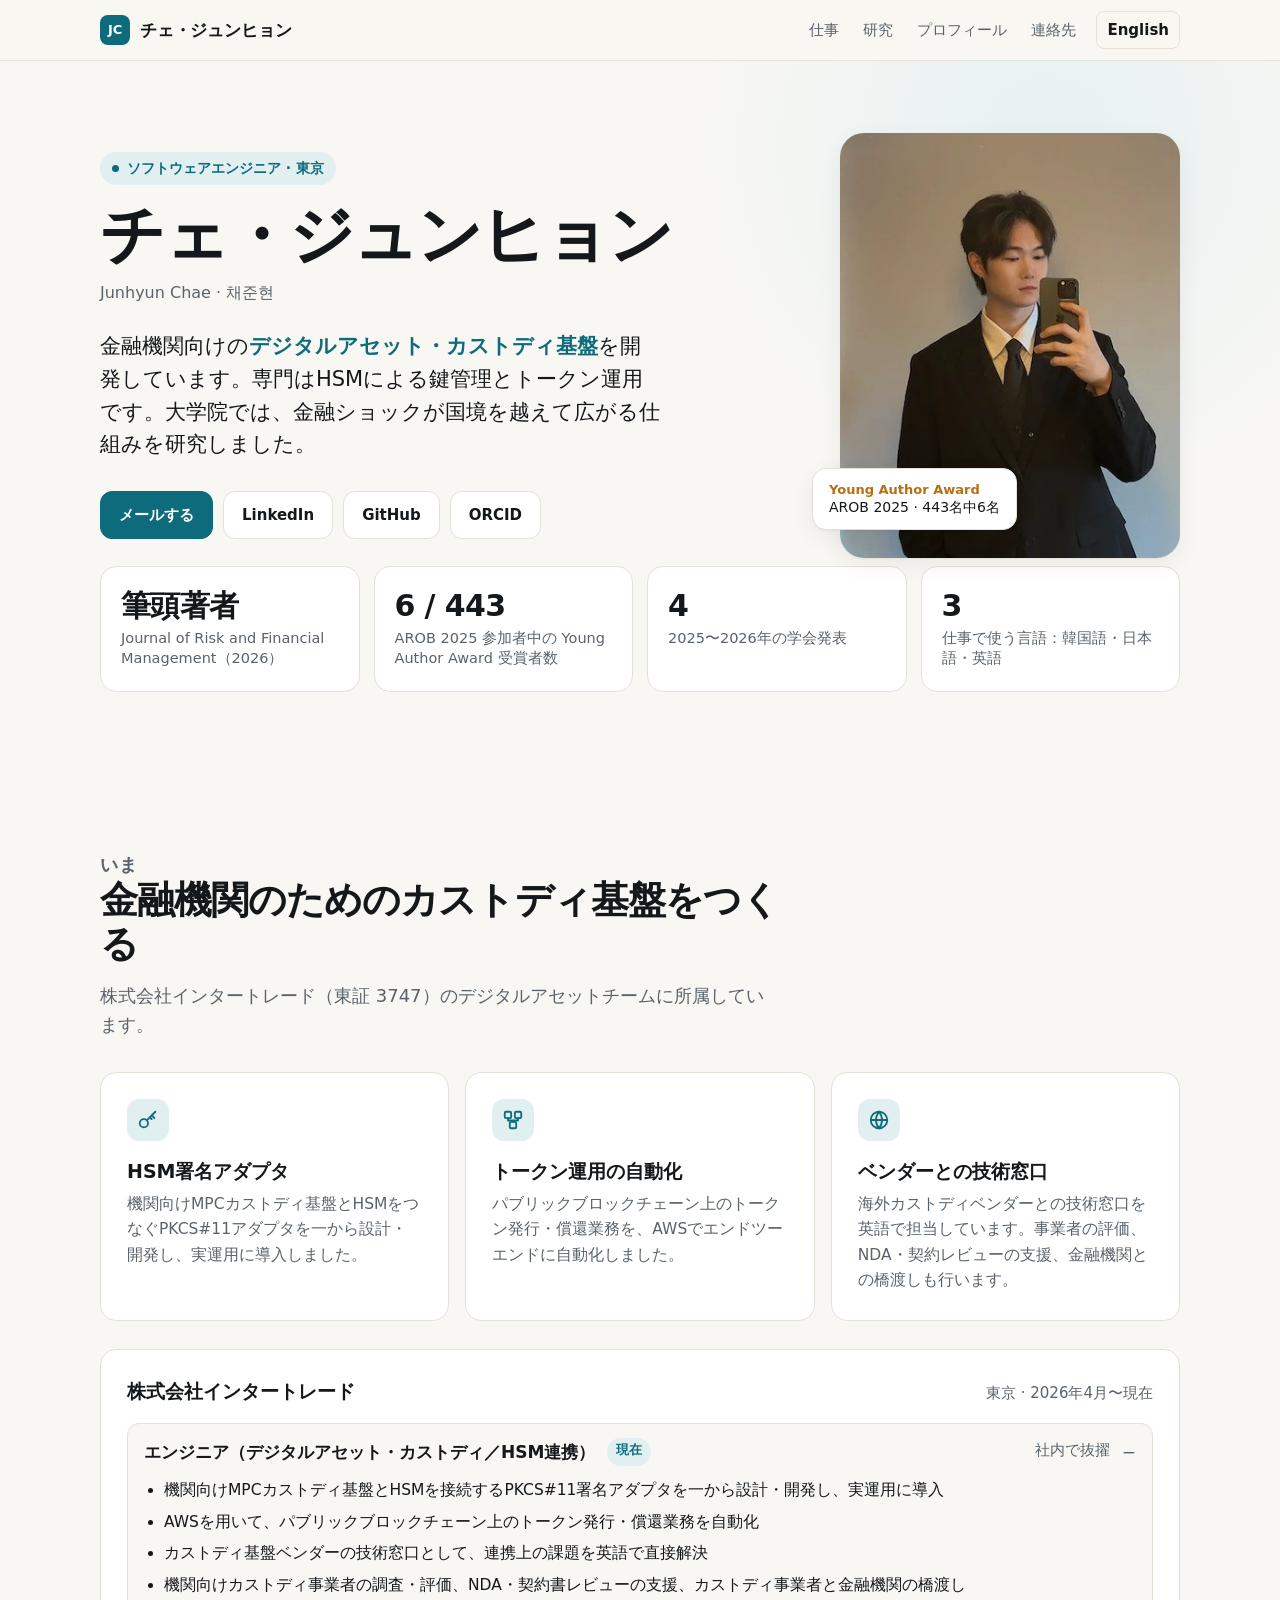
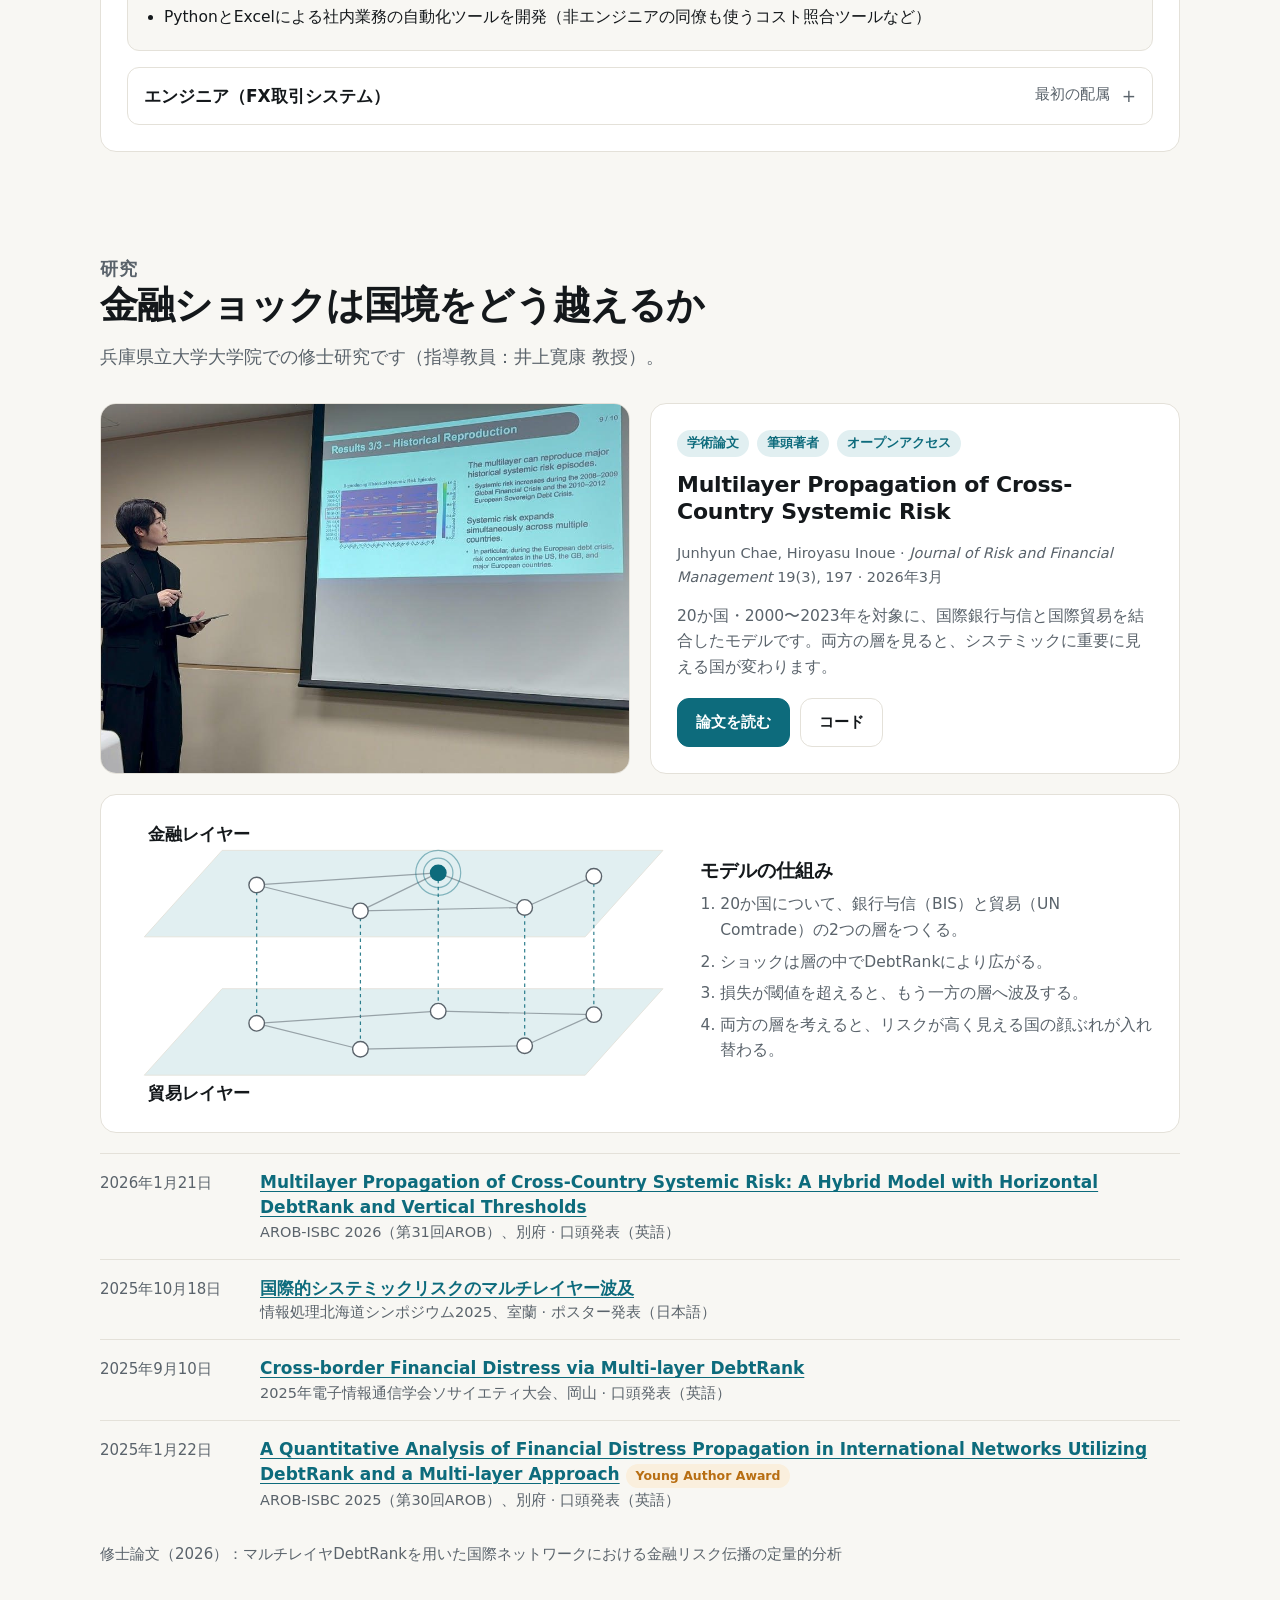
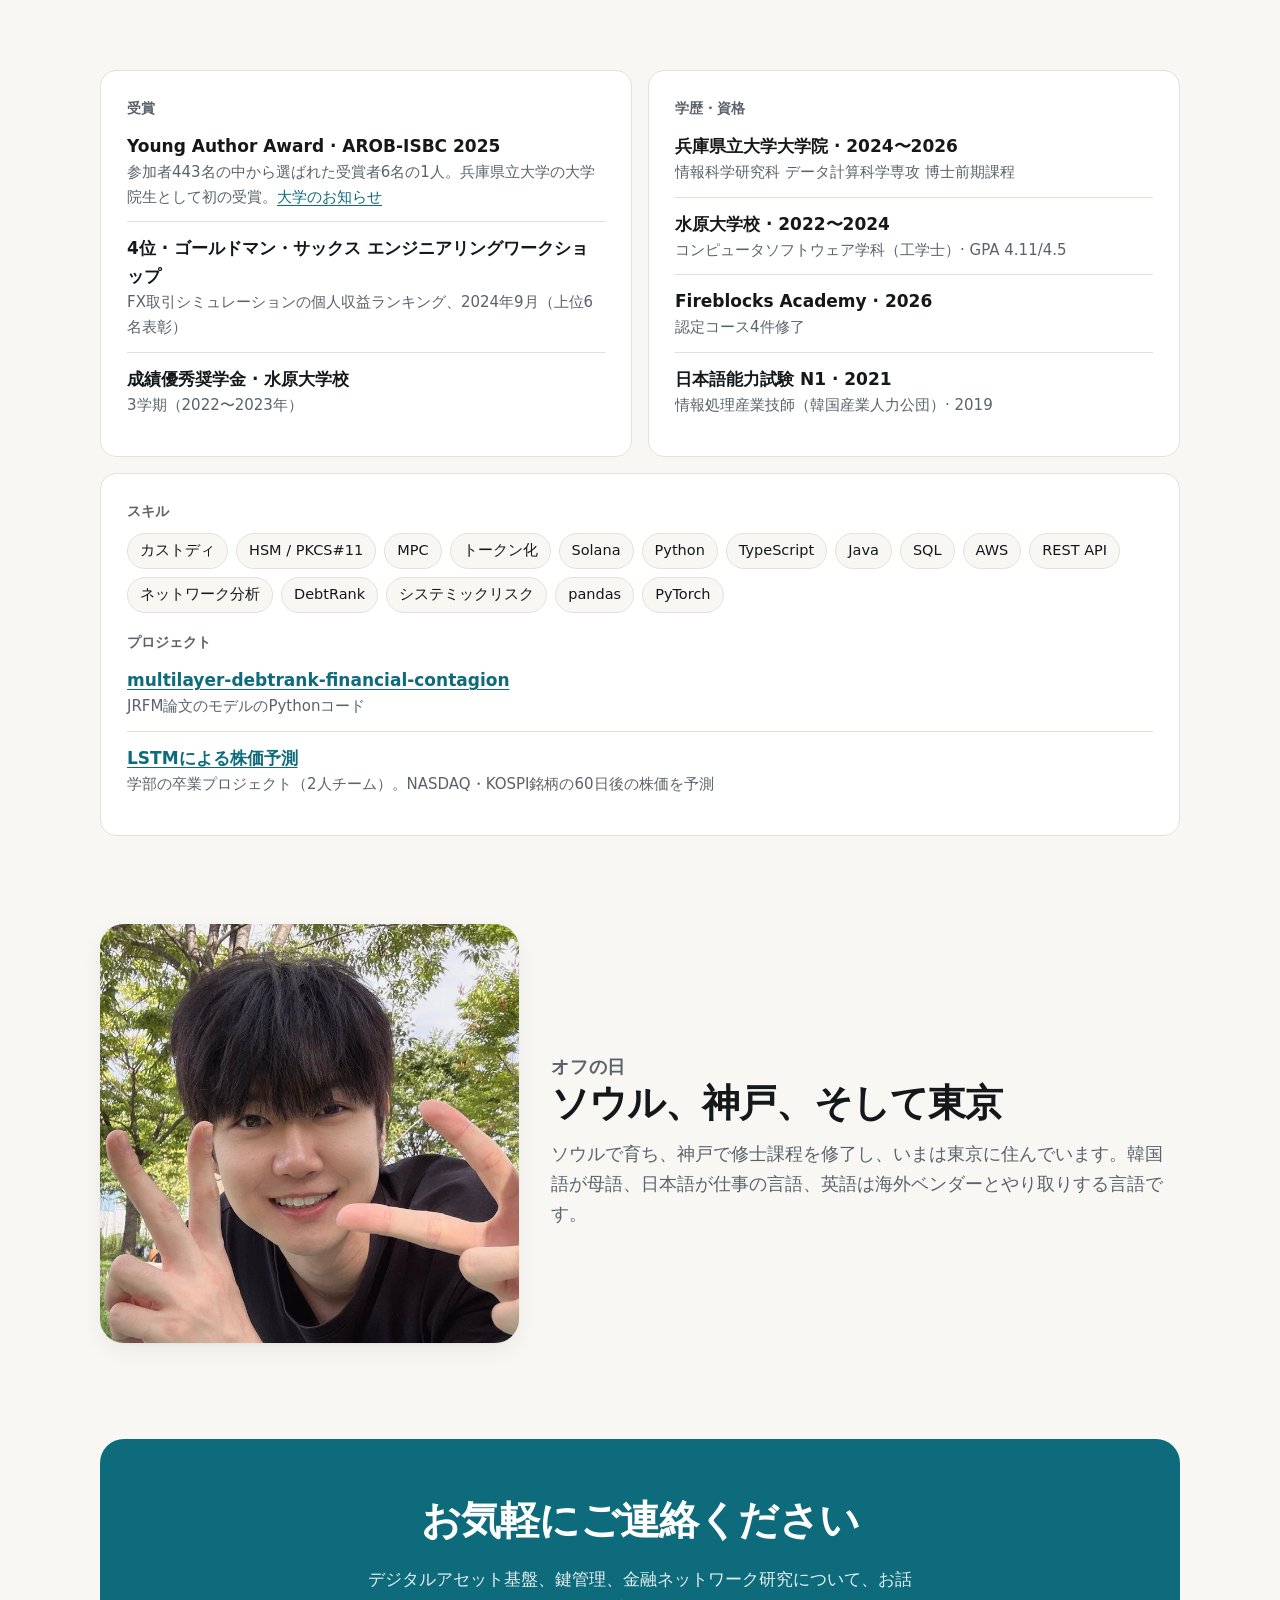
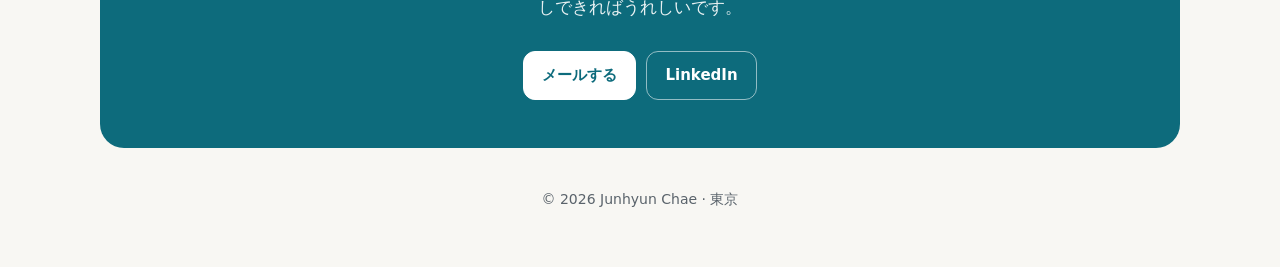
==== ja/index.html @ 7554986f "Add photos and rework layout" ====
<!doctype html>
<html lang="ja">
<head>
  <meta charset="utf-8">
  <meta name="viewport" content="width=device-width, initial-scale=1">
  <title>チェ・ジュンヒョン（Junhyun Chae）｜デジタルアセット基盤エンジニア</title>
  <meta name="description" content="東京で金融機関向けのデジタルアセット・カストディ基盤（HSMによる鍵管理、トークン運用）を開発するソフトウェアエンジニア。国際金融ネットワークのシステミックリスク研究で筆頭著者論文があります。">
  <meta property="og:title" content="チェ・ジュンヒョン（Junhyun Chae）｜デジタルアセット基盤エンジニア">
  <meta property="og:description" content="金融機関向けのカストディ基盤を開発するソフトウェアエンジニア。システミックリスク研究でJRFM筆頭著者論文。">
  <meta property="og:type" content="profile">
  <meta property="og:image" content="https://junhyun-chae.github.io/assets/img/portrait.jpg">
  <link rel="alternate" hreflang="en" href="https://junhyun-chae.github.io/">
  <link rel="alternate" hreflang="ja" href="https://junhyun-chae.github.io/ja/">
  <link rel="icon" href="../assets/favicon.svg" type="image/svg+xml">
  <link rel="stylesheet" href="../assets/style.css">
  <script type="application/ld+json">
  {
    "@context": "https://schema.org",
    "@type": "Person",
    "name": "チェ・ジュンヒョン",
    "alternateName": ["Junhyun Chae", "채준현"],
    "url": "https://junhyun-chae.github.io/ja/",
    "image": "https://junhyun-chae.github.io/assets/img/portrait.jpg",
    "jobTitle": "ソフトウェアエンジニア",
    "worksFor": { "@type": "Organization", "name": "株式会社インタートレード" },
    "alumniOf": [
      { "@type": "CollegeOrUniversity", "name": "兵庫県立大学" },
      { "@type": "CollegeOrUniversity", "name": "The University of Suwon" }
    ],
    "address": { "@type": "PostalAddress", "addressLocality": "東京", "addressCountry": "JP" },
    "knowsLanguage": ["ko", "ja", "en"],
    "sameAs": [
      "https://www.linkedin.com/in/junhyun-chae-654414443/",
      "https://github.com/Junhyun-Chae",
      "https://orcid.org/0009-0007-5531-7071"
    ]
  }
  </script>
</head>
<body>
  <header class="site-header">
    <div class="container">
      <a class="brand" href="#top"><span class="brand-mark">JC</span>チェ・ジュンヒョン</a>
      <nav class="nav" aria-label="メイン">
        <a class="hide-sm" href="#work">仕事</a>
        <a class="hide-sm" href="#research">研究</a>
        <a class="hide-sm" href="#about">プロフィール</a>
        <a class="hide-sm" href="#contact">連絡先</a>
        <a class="lang" href="../" lang="en" hreflang="en">English</a>
      </nav>
    </div>
  </header>

  <main id="top">
    <section class="hero">
      <div class="container hero-grid">
        <div>
          <p class="eyebrow">ソフトウェアエンジニア · 東京</p>
          <h1>チェ・ジュンヒョン</h1>
          <p class="alt-names"><span lang="en">Junhyun Chae</span> · <span lang="ko">채준현</span></p>
          <p class="lead">金融機関向けの<strong>デジタルアセット・カストディ基盤</strong>を開発しています。専門はHSMによる鍵管理とトークン運用です。大学院では、金融ショックが国境を越えて広がる仕組みを研究しました。</p>
          <div class="cta">
            <a class="btn primary" href="mailto:smiledanny@gmail.com">メールする</a>
            <a class="btn" href="https://www.linkedin.com/in/junhyun-chae-654414443/" rel="me">LinkedIn</a>
            <a class="btn" href="https://github.com/Junhyun-Chae" rel="me">GitHub</a>
            <a class="btn" href="https://orcid.org/0009-0007-5531-7071" rel="me">ORCID</a>
          </div>
        </div>
        <div class="portrait">
          <img src="../assets/img/portrait.jpg" width="370" height="462" alt="スーツ姿のチェ・ジュンヒョン" fetchpriority="high">
          <div class="tag"><b>Young Author Award</b>AROB 2025 · 443名中6名</div>
        </div>
      </div>
      <div class="container">
        <div class="stats">
          <div class="stat"><span class="num">筆頭著者</span><span class="label">Journal of Risk and Financial Management（2026）</span></div>
          <div class="stat"><span class="num">6 / 443</span><span class="label">AROB 2025 参加者中の Young Author Award 受賞者数</span></div>
          <div class="stat"><span class="num">4</span><span class="label">2025〜2026年の学会発表</span></div>
          <div class="stat"><span class="num">3</span><span class="label">仕事で使う言語：韓国語・日本語・英語</span></div>
        </div>
      </div>
    </section>

    <section class="section" id="work">
      <div class="container">
        <div class="section-head">
          <p class="kicker">いま</p>
          <h2>金融機関のためのカストディ基盤をつくる</h2>
          <p>株式会社インタートレード（東証 3747）のデジタルアセットチームに所属しています。</p>
        </div>
        <div class="cards">
          <article class="card">
            <div class="icon" aria-hidden="true"><svg width="22" height="22" viewBox="0 0 24 24" fill="none" stroke="currentColor" stroke-width="2" stroke-linecap="round" stroke-linejoin="round"><circle cx="7.5" cy="15.5" r="4.5"/><path d="M10.7 12.3 20 3m-4 4 3 3m-5-1 2 2"/></svg></div>
            <h3>HSM署名アダプタ</h3>
            <p>機関向けMPCカストディ基盤とHSMをつなぐPKCS#11アダプタを一から設計・開発し、実運用に導入しました。</p>
          </article>
          <article class="card">
            <div class="icon" aria-hidden="true"><svg width="22" height="22" viewBox="0 0 24 24" fill="none" stroke="currentColor" stroke-width="2" stroke-linecap="round" stroke-linejoin="round"><rect x="3" y="3" width="7" height="7" rx="1.5"/><rect x="14" y="3" width="7" height="7" rx="1.5"/><rect x="8.5" y="14" width="7" height="7" rx="1.5"/><path d="M6.5 10v2.5h11V10M12 12.5V14"/></svg></div>
            <h3>トークン運用の自動化</h3>
            <p>パブリックブロックチェーン上のトークン発行・償還業務を、AWSでエンドツーエンドに自動化しました。</p>
          </article>
          <article class="card">
            <div class="icon" aria-hidden="true"><svg width="22" height="22" viewBox="0 0 24 24" fill="none" stroke="currentColor" stroke-width="2" stroke-linecap="round" stroke-linejoin="round"><circle cx="12" cy="12" r="9"/><path d="M3 12h18M12 3a14 14 0 0 1 0 18M12 3a14 14 0 0 0 0 18"/></svg></div>
            <h3>ベンダーとの技術窓口</h3>
            <p>海外カストディベンダーとの技術窓口を英語で担当しています。事業者の評価、NDA・契約レビューの支援、金融機関との橋渡しも行います。</p>
          </article>
        </div>

        <div class="timeline">
          <div class="timeline-head">
            <h3>株式会社インタートレード</h3>
            <span class="muted">東京 · 2026年4月〜現在</span>
          </div>
          <details class="role" open>
            <summary>エンジニア（デジタルアセット・カストディ／HSM連携） <span class="pill">現在</span><span class="when">社内で抜擢</span></summary>
            <ul>
              <li>機関向けMPCカストディ基盤とHSMを接続するPKCS#11署名アダプタを一から設計・開発し、実運用に導入</li>
              <li>AWSを用いて、パブリックブロックチェーン上のトークン発行・償還業務を自動化</li>
              <li>カストディ基盤ベンダーの技術窓口として、連携上の課題を英語で直接解決</li>
              <li>機関向けカストディ事業者の調査・評価、NDA・契約書レビューの支援、カストディ事業者と金融機関の橋渡し</li>
              <li>PythonとExcelによる社内業務の自動化ツールを開発（非エンジニアの同僚も使うコスト照合ツールなど）</li>
            </ul>
          </details>
          <details class="role">
            <summary>エンジニア（FX取引システム） <span class="when">最初の配属</span></summary>
            <ul>
              <li>FX取引システムの開発・保守。データベース障害時にも顧客の取引を継続させるための障害テストなど</li>
              <li>レート取得ツールのPythonリファクタリングと、顧客向けレート取得アプリの開発</li>
            </ul>
          </details>
        </div>
      </div>
    </section>

    <section class="section" id="research">
      <div class="container">
        <div class="section-head">
          <p class="kicker">研究</p>
          <h2>金融ショックは国境をどう越えるか</h2>
          <p>兵庫県立大学大学院での修士研究です（指導教員：井上寛康 教授）。</p>
        </div>

        <div class="research-grid">
          <figure class="photo-card">
            <img src="../assets/img/talk.jpg" width="1182" height="665" loading="lazy" alt="多層システミックリスクモデルの結果を発表するチェ・ジュンヒョン">
          </figure>
          <article class="card paper">
            <div class="badge-row">
              <span class="badge">学術論文</span>
              <span class="badge">筆頭著者</span>
              <span class="badge">オープンアクセス</span>
            </div>
            <h3 lang="en">Multilayer Propagation of Cross-Country Systemic Risk</h3>
            <p class="authors">Junhyun Chae, Hiroyasu Inoue · <i>Journal of Risk and Financial Management</i> 19(3), 197 · 2026年3月</p>
            <p>20か国・2000〜2023年を対象に、国際銀行与信と国際貿易を結合したモデルです。両方の層を見ると、システミックに重要に見える国が変わります。</p>
            <div class="actions">
              <a class="btn primary" href="https://doi.org/10.3390/jrfm19030197">論文を読む</a>
              <a class="btn" href="https://github.com/Junhyun-Chae/multilayer-debtrank-financial-contagion">コード</a>
            </div>
          </article>
        </div>

        <div class="card model">
          <svg viewBox="0 0 640 330" role="img" aria-label="結合した2つのネットワーク層。ショックは層の中で広がり、層の間を波及する。">
            <polygon class="fig-plane" points="110,34 620,34 530,134 20,134"/>
            <polygon class="fig-plane" points="110,194 620,194 530,294 20,294"/>
            <text class="fig-label" x="24" y="22">金融レイヤー</text>
            <text class="fig-label" x="24" y="322">貿易レイヤー</text>
            <line class="fig-link" x1="150" y1="74" x2="150" y2="234"/>
            <line class="fig-link" x1="270" y1="104" x2="270" y2="264"/>
            <line class="fig-link" x1="360" y1="60" x2="360" y2="220"/>
            <line class="fig-link" x1="460" y1="100" x2="460" y2="260"/>
            <line class="fig-link" x1="540" y1="64" x2="540" y2="224"/>
            <line class="fig-edge" x1="150" y1="74" x2="270" y2="104"/>
            <line class="fig-edge" x1="270" y1="104" x2="360" y2="60"/>
            <line class="fig-edge" x1="360" y1="60" x2="460" y2="100"/>
            <line class="fig-edge" x1="460" y1="100" x2="540" y2="64"/>
            <line class="fig-edge" x1="150" y1="74" x2="360" y2="60"/>
            <line class="fig-edge" x1="270" y1="104" x2="460" y2="100"/>
            <line class="fig-edge" x1="150" y1="234" x2="270" y2="264"/>
            <line class="fig-edge" x1="270" y1="264" x2="460" y2="260"/>
            <line class="fig-edge" x1="360" y1="220" x2="540" y2="224"/>
            <line class="fig-edge" x1="150" y1="234" x2="360" y2="220"/>
            <line class="fig-edge" x1="460" y1="260" x2="540" y2="224"/>
            <circle class="fig-ring" cx="360" cy="60" r="26"/>
            <circle class="fig-ring" cx="360" cy="60" r="17"/>
            <circle class="fig-node" cx="150" cy="74" r="9"/>
            <circle class="fig-node" cx="270" cy="104" r="9"/>
            <circle class="fig-node fig-shock" cx="360" cy="60" r="9"/>
            <circle class="fig-node" cx="460" cy="100" r="9"/>
            <circle class="fig-node" cx="540" cy="64" r="9"/>
            <circle class="fig-node" cx="150" cy="234" r="9"/>
            <circle class="fig-node" cx="270" cy="264" r="9"/>
            <circle class="fig-node" cx="360" cy="220" r="9"/>
            <circle class="fig-node" cx="460" cy="260" r="9"/>
            <circle class="fig-node" cx="540" cy="224" r="9"/>
          </svg>
          <div>
            <h3>モデルの仕組み</h3>
            <ol>
              <li>20か国について、銀行与信（BIS）と貿易（UN Comtrade）の2つの層をつくる。</li>
              <li>ショックは層の中でDebtRankにより広がる。</li>
              <li>損失が閾値を超えると、もう一方の層へ波及する。</li>
              <li>両方の層を考えると、リスクが高く見える国の顔ぶれが入れ替わる。</li>
            </ol>
          </div>
        </div>

        <ul class="talks" aria-label="学会発表">
          <li><span class="date">2026年1月21日</span><span class="title"><a href="https://isarob.org/symposium/programs/arob31/Abstracts.pdf" lang="en">Multilayer Propagation of Cross-Country Systemic Risk: A Hybrid Model with Horizontal DebtRank and Vertical Thresholds</a><span class="venue">AROB-ISBC 2026（第31回AROB）、別府 · 口頭発表（英語）</span></span></li>
          <li><span class="date">2025年10月18日</span><span class="title"><a href="https://hokkaido.ipsj.or.jp/info2025/info2025program.pdf">国際的システミックリスクのマルチレイヤー波及</a><span class="venue">情報処理北海道シンポジウム2025、室蘭 · ポスター発表（日本語）</span></span></li>
          <li><span class="date">2025年9月10日</span><span class="title"><a href="https://pub.confit.atlas.jp/ja/event/society2025/presentation/N-1-14" lang="en">Cross-border Financial Distress via Multi-layer DebtRank</a><span class="venue">2025年電子情報通信学会ソサイエティ大会、岡山 · 口頭発表（英語）</span></span></li>
          <li><span class="date">2025年1月22日</span><span class="title"><a href="https://isarob.org/symposium/programs/arob30/Abstracts.pdf" lang="en">A Quantitative Analysis of Financial Distress Propagation in International Networks Utilizing DebtRank and a Multi-layer Approach</a> <span class="badge warm">Young Author Award</span><span class="venue">AROB-ISBC 2025（第30回AROB）、別府 · 口頭発表（英語）</span></span></li>
        </ul>
        <p class="muted">修士論文（2026）：マルチレイヤDebtRankを用いた国際ネットワークにおける金融リスク伝播の定量的分析</p>
      </div>
    </section>

    <section class="section">
      <div class="container split">
        <article class="card">
          <h4>受賞</h4>
          <ul class="list" style="margin-top:12px">
            <li><span class="what">Young Author Award · AROB-ISBC 2025</span><span class="detail">参加者443名の中から選ばれた受賞者6名の1人。兵庫県立大学の大学院生として初の受賞。<a href="https://u-hyogo-gsis.org/topics/%E5%8D%9A%E5%A3%AB%E5%89%8D%E6%9C%9F%E8%AA%B2%E7%A8%8B1%E5%B9%B4-%E3%83%81%E3%82%A7%E3%82%B8%E3%83%A5%E3%83%B3%E3%83%92%E3%83%A7%E3%83%B3%E3%81%95%E3%82%93%E3%81%AE%E5%8F%97%E8%B3%9E/">大学のお知らせ</a></span></li>
            <li><span class="what">4位 · ゴールドマン・サックス エンジニアリングワークショップ</span><span class="detail">FX取引シミュレーションの個人収益ランキング、2024年9月（上位6名表彰）</span></li>
            <li><span class="what">成績優秀奨学金 · 水原大学校</span><span class="detail">3学期（2022〜2023年）</span></li>
          </ul>
        </article>
        <article class="card">
          <h4>学歴・資格</h4>
          <ul class="list" style="margin-top:12px">
            <li><span class="what">兵庫県立大学大学院 · 2024〜2026</span><span class="detail">情報科学研究科 データ計算科学専攻 博士前期課程</span></li>
            <li><span class="what">水原大学校 · 2022〜2024</span><span class="detail">コンピュータソフトウェア学科（工学士）· GPA 4.11/4.5</span></li>
            <li><span class="what">Fireblocks Academy · 2026</span><span class="detail">認定コース4件修了</span></li>
            <li><span class="what">日本語能力試験 N1 · 2021</span><span class="detail">情報処理産業技師（韓国産業人力公団）· 2019</span></li>
          </ul>
        </article>
      </div>
      <div class="container" style="margin-top:16px">
        <article class="card">
          <h4>スキル</h4>
          <ul class="chips"><li>カストディ</li><li>HSM / PKCS#11</li><li>MPC</li><li>トークン化</li><li>Solana</li><li>Python</li><li>TypeScript</li><li>Java</li><li>SQL</li><li>AWS</li><li>REST API</li><li>ネットワーク分析</li><li>DebtRank</li><li>システミックリスク</li><li>pandas</li><li>PyTorch</li></ul>
          <h4>プロジェクト</h4>
          <ul class="list" style="margin-top:12px">
            <li><a class="what" href="https://github.com/Junhyun-Chae/multilayer-debtrank-financial-contagion">multilayer-debtrank-financial-contagion</a><span class="detail">JRFM論文のモデルのPythonコード</span></li>
            <li><a class="what" href="https://github.com/Junhyun-Chae/Stock_price_prediction_LSTM">LSTMによる株価予測</a><span class="detail">学部の卒業プロジェクト（2人チーム）。NASDAQ・KOSPI銘柄の60日後の株価を予測</span></li>
          </ul>
        </article>
      </div>
    </section>

    <section class="section" id="about">
      <div class="container offclock">
        <img src="../assets/img/offclock.jpg" width="800" height="740" loading="lazy" alt="屋外で笑顔のチェ・ジュンヒョン">
        <div>
          <p class="kicker">オフの日</p>
          <h2>ソウル、神戸、そして東京</h2>
          <p>ソウルで育ち、神戸で修士課程を修了し、いまは東京に住んでいます。韓国語が母語、日本語が仕事の言語、英語は海外ベンダーとやり取りする言語です。</p>
        </div>
      </div>
    </section>

    <div class="container">
      <section class="contact" id="contact">
        <h2>お気軽にご連絡ください</h2>
        <p>デジタルアセット基盤、鍵管理、金融ネットワーク研究について、お話しできればうれしいです。</p>
        <div class="cta">
          <a class="btn" href="mailto:smiledanny@gmail.com">メールする</a>
          <a class="btn ghost" href="https://www.linkedin.com/in/junhyun-chae-654414443/">LinkedIn</a>
        </div>
      </section>
    </div>
  </main>

  <footer>© 2026 Junhyun Chae · 東京</footer>
</body>
</html>
---- assets/style.css ----
:root {
  --bg: #f8f7f3;
  --bg-tint: #e6f1f2;
  --surface: #ffffff;
  --text: #14181b;
  --muted: #5a636b;
  --line: #e4e1d9;
  --accent: #0d6b7c;
  --accent-ink: #ffffff;
  --accent-soft: #e1eff1;
  --warm: #b86e12;
  --warm-soft: #faefdd;
  --shadow: 0 1px 2px rgba(20, 24, 27, 0.04), 0 8px 24px rgba(20, 24, 27, 0.06);
  --radius: 16px;
  --font: system-ui, -apple-system, "Segoe UI", "Hiragino Sans", "Hiragino Kaku Gothic ProN",
    "Noto Sans JP", "Yu Gothic", Meiryo, "Apple SD Gothic Neo", sans-serif;
  color-scheme: light;
}

@media (prefers-color-scheme: dark) {
  :root {
    --bg: #0f1214;
    --bg-tint: #10272c;
    --surface: #161a1d;
    --text: #e9ecee;
    --muted: #9aa4ac;
    --line: #262d32;
    --accent: #6cc6d8;
    --accent-ink: #062126;
    --accent-soft: #12333a;
    --warm: #f0b55f;
    --warm-soft: #33270f;
    --shadow: 0 1px 2px rgba(0, 0, 0, 0.3), 0 8px 24px rgba(0, 0, 0, 0.25);
    color-scheme: dark;
  }
}

*,
*::before,
*::after {
  box-sizing: border-box;
}

html {
  -webkit-text-size-adjust: 100%;
  scroll-behavior: smooth;
  scroll-padding-top: 72px;
}

body {
  margin: 0;
  background: var(--bg);
  color: var(--text);
  font-family: var(--font);
  font-size: 17px;
  line-height: 1.65;
}

img {
  display: block;
  max-width: 100%;
  height: auto;
}

a {
  color: var(--accent);
  text-underline-offset: 3px;
}

.container {
  width: min(1080px, 100% - 40px);
  margin: 0 auto;
}

/* Header */
.site-header {
  position: sticky;
  top: 0;
  z-index: 10;
  background: color-mix(in srgb, var(--bg) 86%, transparent);
  backdrop-filter: saturate(160%) blur(10px);
  -webkit-backdrop-filter: saturate(160%) blur(10px);
  border-bottom: 1px solid var(--line);
}

.site-header .container {
  display: flex;
  align-items: center;
  justify-content: space-between;
  gap: 16px;
  height: 60px;
}

.brand {
  display: flex;
  white-space: nowrap;
  align-items: center;
  gap: 10px;
  color: var(--text);
  text-decoration: none;
  font-weight: 700;
  letter-spacing: -0.01em;
}

.brand-mark {
  display: grid;
  place-items: center;
  width: 30px;
  height: 30px;
  border-radius: 8px;
  background: var(--accent);
  color: var(--accent-ink);
  font-size: 13px;
  font-weight: 800;
}

.nav {
  display: flex;
  align-items: center;
  gap: 4px;
  font-size: 15px;
}

.nav a {
  white-space: nowrap;
  color: var(--muted);
  text-decoration: none;
  padding: 6px 10px;
  border-radius: 8px;
}

.nav a:hover {
  color: var(--text);
  background: var(--surface);
}

.nav .lang {
  margin-left: 6px;
  border: 1px solid var(--line);
  color: var(--text);
  font-weight: 600;
}

/* Hero */
.hero {
  position: relative;
  overflow: hidden;
  padding: 72px 0 56px;
}

.hero::before {
  content: "";
  position: absolute;
  inset: -40% -10% auto auto;
  width: 720px;
  height: 720px;
  border-radius: 50%;
  background: radial-gradient(closest-side, var(--bg-tint), transparent);
  z-index: -1;
}

.hero-grid {
  display: grid;
  grid-template-columns: 1.25fr 0.75fr;
  gap: 56px;
  align-items: center;
}

.eyebrow {
  display: inline-flex;
  align-items: center;
  gap: 8px;
  margin: 0 0 18px;
  padding: 5px 12px;
  border-radius: 999px;
  background: var(--accent-soft);
  color: var(--accent);
  font-size: 14px;
  font-weight: 650;
}

.eyebrow::before {
  content: "";
  width: 7px;
  height: 7px;
  border-radius: 50%;
  background: var(--accent);
}

.hero h1 {
  margin: 0;
  line-break: strict;
  word-break: keep-all;
  font-size: clamp(44px, 7vw, 68px);
  line-height: 1.02;
  letter-spacing: -0.035em;
}

.alt-names {
  margin: 12px 0 0;
  color: var(--muted);
  font-size: 16px;
}

.lead {
  margin: 24px 0 0;
  max-width: 560px;
  font-size: clamp(18px, 2.2vw, 21px);
  line-height: 1.55;
}

.lead strong {
  color: var(--accent);
  font-weight: 650;
}

.cta {
  display: flex;
  flex-wrap: wrap;
  gap: 10px;
  margin-top: 30px;
}

.btn {
  display: inline-flex;
  align-items: center;
  gap: 8px;
  padding: 11px 18px;
  border-radius: 12px;
  border: 1px solid var(--line);
  background: var(--surface);
  color: var(--text);
  font-size: 15px;
  font-weight: 650;
  text-decoration: none;
  transition: transform 0.15s ease, border-color 0.15s ease;
}

.btn:hover {
  transform: translateY(-1px);
  border-color: var(--accent);
}

.btn.primary {
  background: var(--accent);
  border-color: var(--accent);
  color: var(--accent-ink);
}

.portrait {
  position: relative;
  justify-self: end;
  width: min(340px, 100%);
}

.portrait img {
  width: 100%;
  aspect-ratio: 4 / 5;
  object-fit: cover;
  border-radius: 24px;
  box-shadow: var(--shadow);
}

.portrait .tag {
  position: absolute;
  left: -28px;
  bottom: 28px;
  padding: 12px 16px;
  border-radius: 14px;
  background: var(--surface);
  border: 1px solid var(--line);
  box-shadow: var(--shadow);
  font-size: 14px;
  line-height: 1.35;
}

.portrait .tag b {
  display: block;
  color: var(--warm);
  font-size: 13px;
}

:lang(ja) .hero h1 {
  font-size: clamp(34px, 9vw, 64px);
}

/* Stats */
.stats {
  display: grid;
  grid-template-columns: repeat(4, 1fr);
  gap: 14px;
  margin-top: 8px;
}

.stat {
  padding: 22px 20px;
  border-radius: var(--radius);
  background: var(--surface);
  border: 1px solid var(--line);
}

.stat .num {
  display: block;
  font-size: 30px;
  font-weight: 800;
  letter-spacing: -0.02em;
  line-height: 1.1;
}

.stat .label {
  display: block;
  margin-top: 6px;
  color: var(--muted);
  font-size: 14.5px;
  line-height: 1.4;
}

/* Sections */
.section {
  padding: 88px 0 0;
}

.section-head {
  max-width: 680px;
  margin-bottom: 32px;
}

.kicker {
  margin: 0 0 8px;
  color: var(--accent);
  font-size: 14px;
  font-weight: 700;
  letter-spacing: 0.04em;
}

.section h2 {
  margin: 0;
  font-size: clamp(28px, 4vw, 38px);
  line-height: 1.15;
  letter-spacing: -0.025em;
}

.section-head p {
  margin: 14px 0 0;
  color: var(--muted);
  font-size: 18px;
}

/* Feature cards */
.cards {
  display: grid;
  grid-template-columns: repeat(3, 1fr);
  gap: 16px;
}

.card {
  padding: 26px;
  border-radius: var(--radius);
  background: var(--surface);
  border: 1px solid var(--line);
}

.card .icon {
  display: grid;
  place-items: center;
  width: 42px;
  height: 42px;
  margin-bottom: 18px;
  border-radius: 12px;
  background: var(--accent-soft);
  color: var(--accent);
}

.card h3 {
  margin: 0 0 8px;
  font-size: 19px;
  line-height: 1.3;
}

.card p {
  margin: 0;
  color: var(--muted);
  font-size: 15.5px;
}

/* Timeline */
.timeline {
  margin-top: 28px;
  padding: 26px;
  border-radius: var(--radius);
  background: var(--surface);
  border: 1px solid var(--line);
}

.timeline-head {
  display: flex;
  flex-wrap: wrap;
  justify-content: space-between;
  gap: 4px 16px;
  align-items: baseline;
}

.timeline-head h3 {
  margin: 0;
  font-size: 19px;
}

.muted {
  color: var(--muted);
  font-size: 15px;
}

details.role {
  margin-top: 16px;
  padding: 14px 16px;
  border-radius: 12px;
  border: 1px solid var(--line);
}

details.role[open] {
  background: var(--bg);
}

details.role summary {
  display: flex;
  flex-wrap: wrap;
  justify-content: space-between;
  gap: 4px 12px;
  cursor: pointer;
  list-style: none;
  font-weight: 650;
}

details.role summary::-webkit-details-marker {
  display: none;
}

details.role summary::after {
  content: "+";
  color: var(--muted);
  font-weight: 400;
}

details.role[open] summary::after {
  content: "−";
}

details.role summary .when {
  margin-left: auto;
  color: var(--muted);
  font-weight: 400;
  font-size: 15px;
}

details.role ul {
  margin: 12px 0 2px;
  padding-left: 20px;
  font-size: 15.5px;
}

details.role li {
  margin: 6px 0;
}

.pill {
  display: inline-block;
  padding: 2px 9px;
  border-radius: 999px;
  background: var(--accent-soft);
  color: var(--accent);
  font-size: 12.5px;
  font-weight: 700;
  vertical-align: 2px;
}

/* Research */
.research-grid {
  display: grid;
  grid-template-columns: 1fr 1fr;
  gap: 20px;
  align-items: stretch;
}

.photo-card {
  margin: 0;
  overflow: hidden;
  border-radius: var(--radius);
  background: var(--surface);
  border: 1px solid var(--line);
}

.photo-card img {
  width: 100%;
  height: 100%;
  min-height: 280px;
  object-fit: cover;
}

.paper {
  display: flex;
  flex-direction: column;
}

.paper .badge-row {
  display: flex;
  flex-wrap: wrap;
  gap: 8px;
  margin-bottom: 14px;
}

.badge {
  display: inline-block;
  padding: 3px 10px;
  border-radius: 999px;
  background: var(--accent-soft);
  color: var(--accent);
  font-size: 12.5px;
  font-weight: 700;
}

.badge.warm {
  background: var(--warm-soft);
  color: var(--warm);
}

.paper h3 {
  font-size: 22px;
  line-height: 1.25;
  letter-spacing: -0.01em;
}

.paper .authors {
  margin: 8px 0 14px;
  color: var(--muted);
  font-size: 14.5px;
}

.paper .actions {
  display: flex;
  flex-wrap: wrap;
  gap: 10px;
  margin-top: auto;
  padding-top: 18px;
}

.model {
  margin-top: 20px;
  display: grid;
  grid-template-columns: 1.1fr 0.9fr;
  gap: 20px;
  align-items: center;
}

.model svg {
  display: block;
  width: 100%;
  height: auto;
}

.model h3 {
  margin: 0 0 10px;
  font-size: 19px;
}

.model ol {
  margin: 0;
  padding-left: 20px;
  color: var(--muted);
  font-size: 15.5px;
}

.model li {
  margin: 6px 0;
}

.fig-plane {
  fill: var(--accent-soft);
  stroke: var(--line);
}

.fig-edge {
  stroke: var(--muted);
  stroke-width: 1.4;
  opacity: 0.55;
}

.fig-link {
  stroke: var(--accent);
  stroke-width: 1.4;
  stroke-dasharray: 4 4;
  opacity: 0.85;
}

.fig-node {
  fill: var(--surface);
  stroke: var(--muted);
  stroke-width: 1.6;
}

.fig-shock {
  fill: var(--accent);
  stroke: var(--accent);
}

.fig-ring {
  fill: none;
  stroke: var(--accent);
  stroke-width: 1.4;
  opacity: 0.45;
}

.fig-label {
  fill: var(--text);
  font-family: var(--font);
  font-size: 20px;
  font-weight: 650;
}

.talks {
  margin: 20px 0 0;
  padding: 0;
  list-style: none;
}

.talks li {
  display: grid;
  grid-template-columns: 140px 1fr;
  gap: 4px 20px;
  padding: 16px 0;
  border-top: 1px solid var(--line);
}

.talks .date {
  color: var(--muted);
  font-size: 15px;
  padding-top: 1px;
}

.talks .title {
  font-weight: 600;
  line-height: 1.45;
}

.talks .venue {
  display: block;
  margin-top: 2px;
  color: var(--muted);
  font-size: 14.5px;
  font-weight: 400;
}

/* Two-column info */
.split {
  display: grid;
  grid-template-columns: 1fr 1fr;
  gap: 16px;
}

.list {
  margin: 0;
  padding: 0;
  list-style: none;
}

.list li {
  padding: 12px 0;
  border-top: 1px solid var(--line);
}

.list li:first-child {
  border-top: 0;
  padding-top: 0;
}

.list .what {
  font-weight: 650;
}

.list .detail {
  display: block;
  color: var(--muted);
  font-size: 15px;
}

.chips {
  display: flex;
  flex-wrap: wrap;
  gap: 8px;
  margin: 10px 0 18px;
  padding: 0;
  list-style: none;
}

.chips li {
  padding: 5px 12px;
  border-radius: 999px;
  border: 1px solid var(--line);
  background: var(--bg);
  font-size: 14.5px;
}

.card h4 {
  margin: 0;
  color: var(--muted);
  font-size: 14px;
  font-weight: 650;
}

/* Off the clock */
.offclock {
  display: grid;
  grid-template-columns: 0.8fr 1.2fr;
  gap: 32px;
  align-items: center;
}

.offclock img {
  width: 100%;
  aspect-ratio: 1 / 1;
  object-fit: cover;
  border-radius: 24px;
  box-shadow: var(--shadow);
}

.offclock p {
  margin: 14px 0 0;
  font-size: 18px;
  color: var(--muted);
}

/* Contact */
.contact {
  margin: 96px 0 0;
  padding: 48px;
  border-radius: 24px;
  background: var(--accent);
  color: var(--accent-ink);
  text-align: center;
}

.contact h2 {
  margin: 0;
  font-size: clamp(28px, 4vw, 40px);
  letter-spacing: -0.02em;
}

.contact p {
  margin: 12px auto 0;
  max-width: 560px;
  opacity: 0.9;
}

.contact .cta {
  justify-content: center;
}

.contact .btn {
  background: var(--accent-ink);
  border-color: var(--accent-ink);
  color: var(--accent);
}

.contact .btn.ghost {
  background: transparent;
  border-color: color-mix(in srgb, var(--accent-ink) 55%, transparent);
  color: var(--accent-ink);
}

footer {
  padding: 40px 0 56px;
  color: var(--muted);
  font-size: 14px;
  text-align: center;
}

@media (prefers-reduced-motion: reduce) {
  html {
    scroll-behavior: auto;
  }
}

/* Responsive */
@media (max-width: 900px) {
  .cards {
    grid-template-columns: 1fr;
  }

  .stats {
    grid-template-columns: repeat(2, 1fr);
  }

  .research-grid,
  .model,
  .split {
    grid-template-columns: 1fr;
  }
}

@media (max-width: 720px) {
  .nav .hide-sm {
    display: none;
  }

  .hero {
    padding: 40px 0 36px;
  }

  .hero-grid {
    grid-template-columns: 1fr;
    gap: 36px;
  }

  .portrait {
    order: -1;
    justify-self: start;
    width: min(230px, 62%);
  }

  .portrait .tag {
    left: auto;
    right: -16px;
  }

  .offclock {
    grid-template-columns: 1fr;
  }

  .offclock img {
    width: min(320px, 100%);
  }

  .talks li {
    grid-template-columns: 1fr;
  }

  .contact {
    padding: 36px 22px;
  }

  .section {
    padding-top: 64px;
  }

  .fig-label {
    font-size: 26px;
  }
}

@media print {
  .site-header,
  .cta,
  .contact,
  .offclock img,
  .photo-card {
    display: none;
  }

}
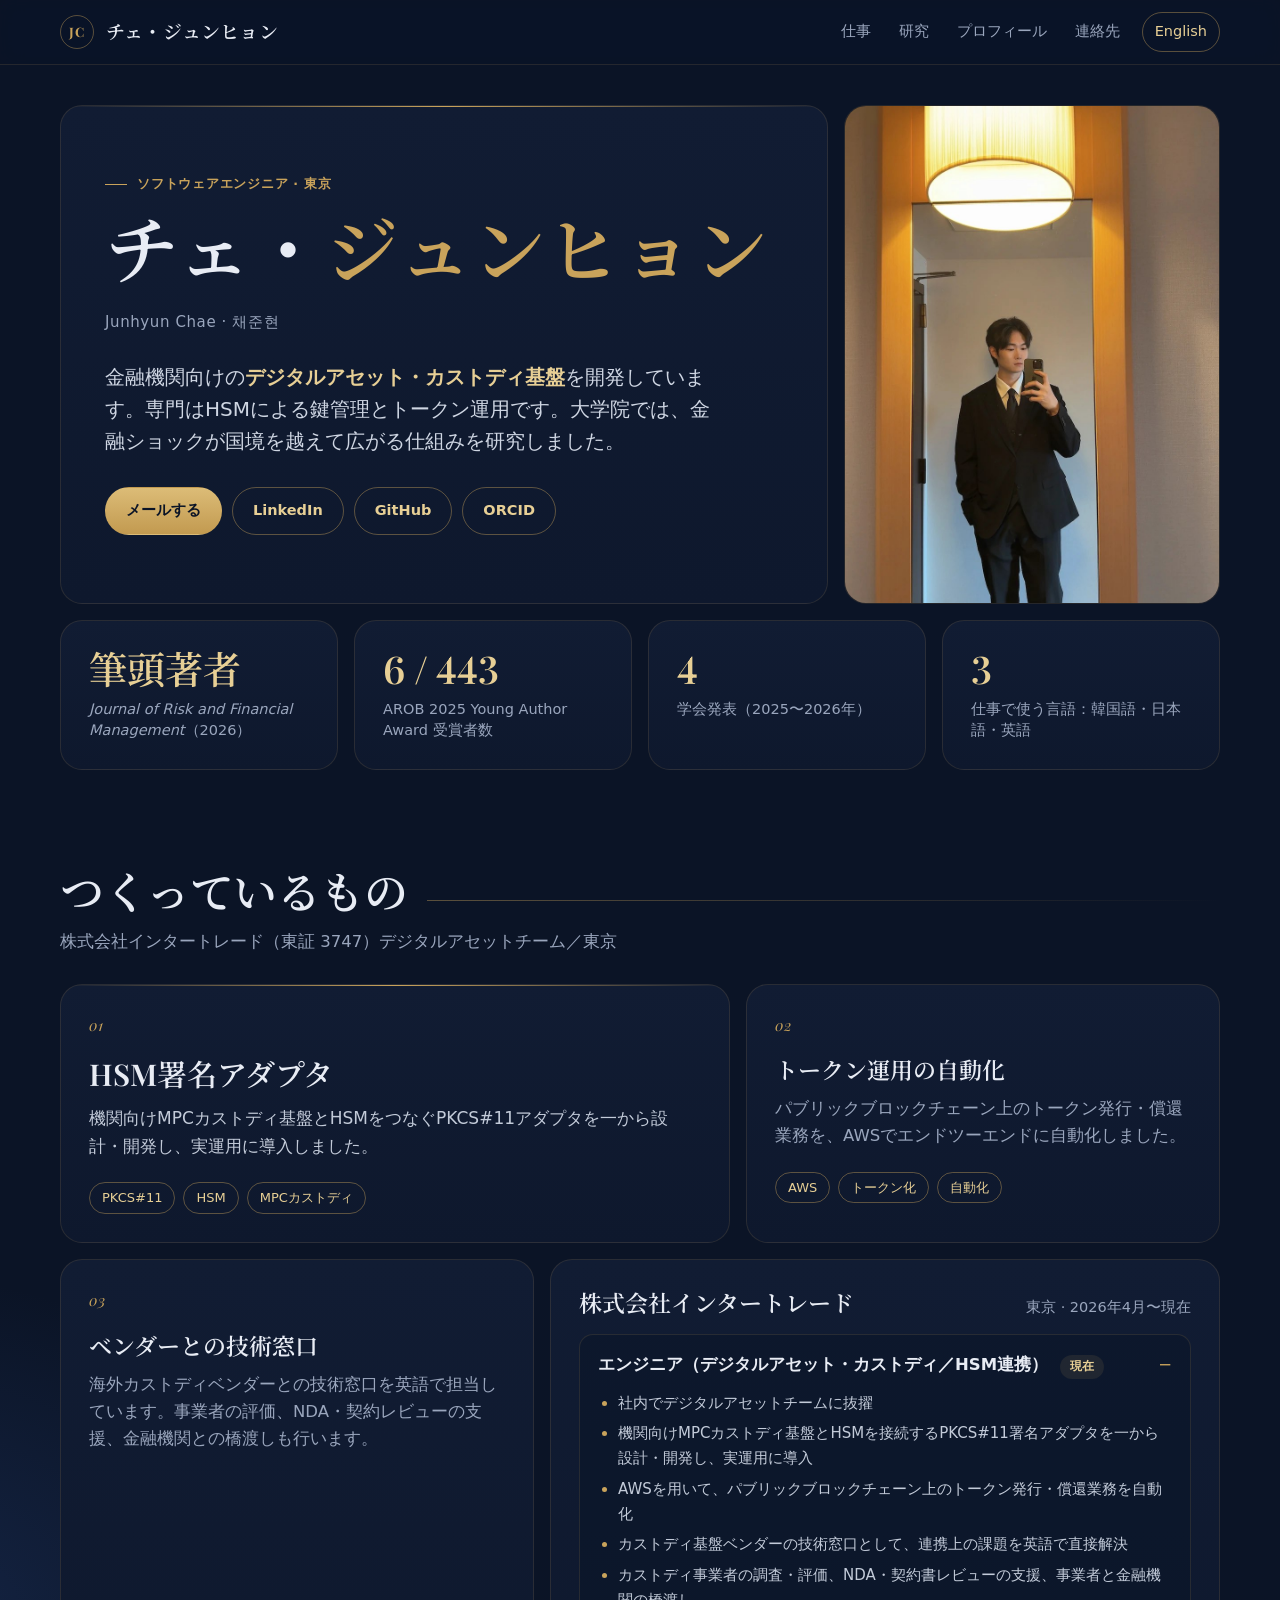
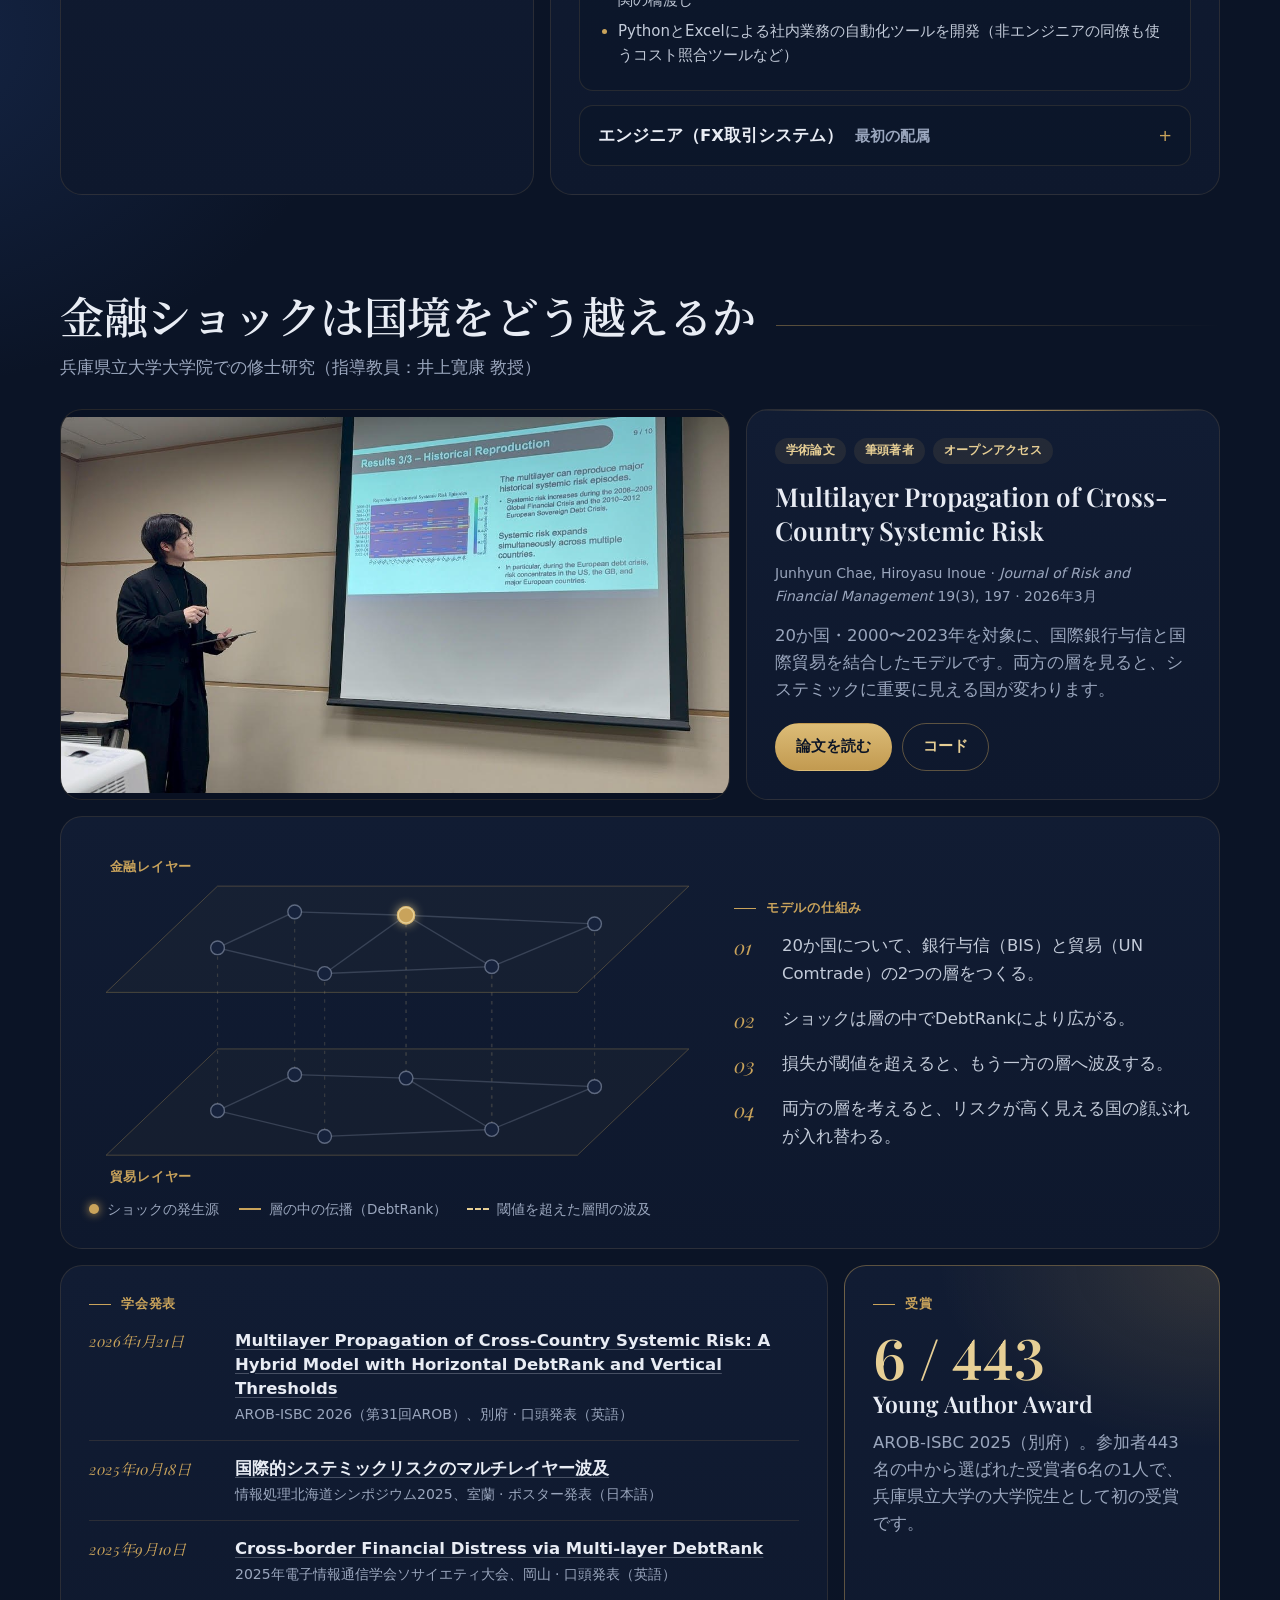
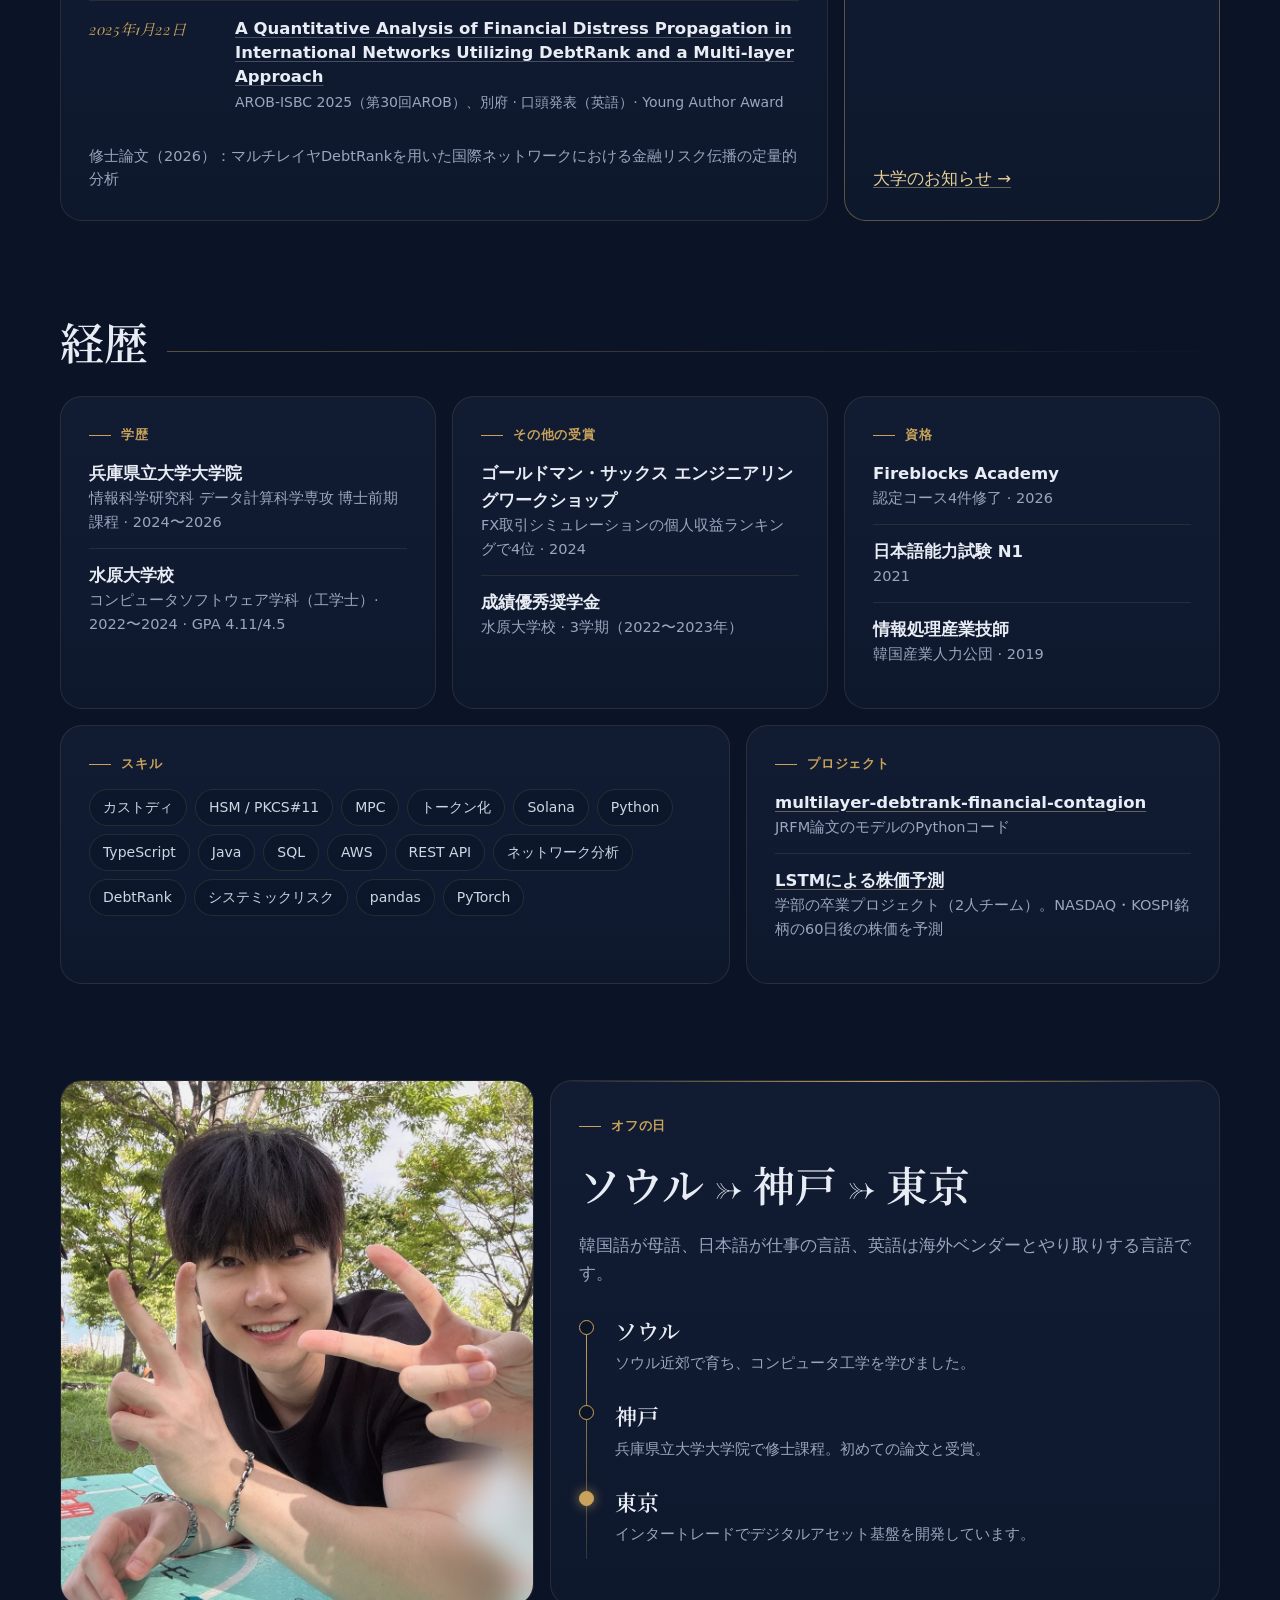
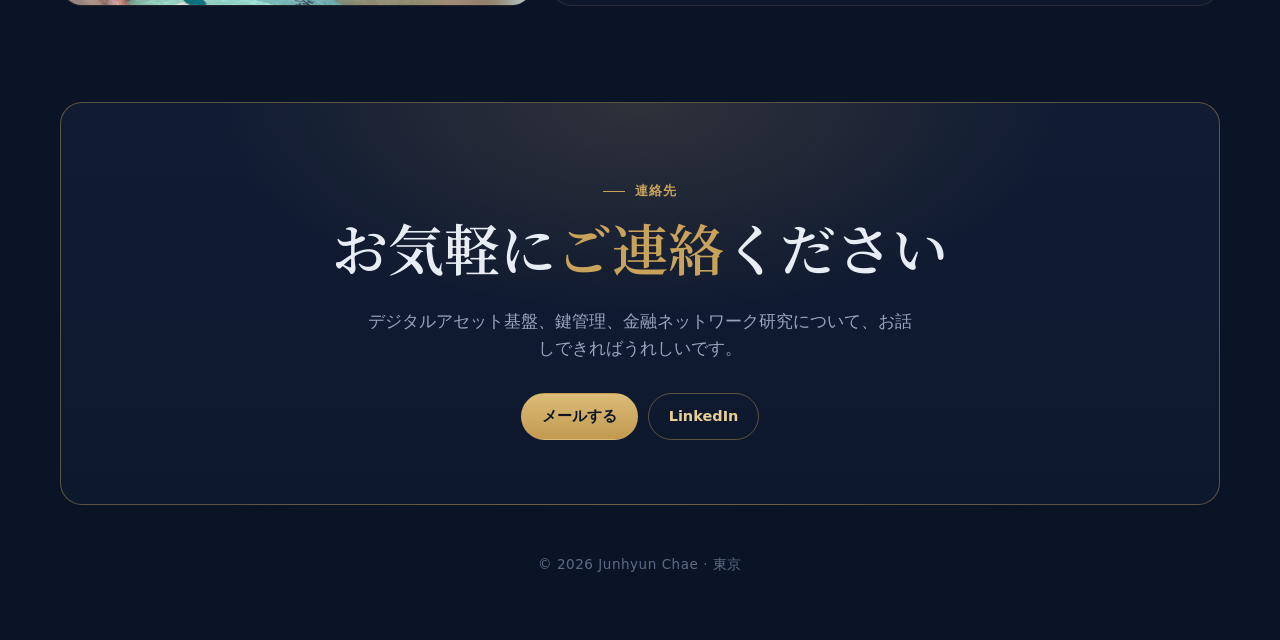
==== commit 65863505: "Redesign: navy and gold" ====
--- a/ja/index.html
+++ b/ja/index.html
@@ -5,6 +5,7 @@
   <meta name="viewport" content="width=device-width, initial-scale=1">
   <title>チェ・ジュンヒョン（Junhyun Chae）｜デジタルアセット基盤エンジニア</title>
   <meta name="description" content="東京で金融機関向けのデジタルアセット・カストディ基盤（HSMによる鍵管理、トークン運用）を開発するソフトウェアエンジニア。国際金融ネットワークのシステミックリスク研究で筆頭著者論文があります。">
+  <meta name="theme-color" content="#0b1426">
   <meta property="og:title" content="チェ・ジュンヒョン（Junhyun Chae）｜デジタルアセット基盤エンジニア">
   <meta property="og:description" content="金融機関向けのカストディ基盤を開発するソフトウェアエンジニア。システミックリスク研究でJRFM筆頭著者論文。">
   <meta property="og:type" content="profile">
@@ -12,7 +13,10 @@
   <link rel="alternate" hreflang="en" href="https://junhyun-chae.github.io/">
   <link rel="alternate" hreflang="ja" href="https://junhyun-chae.github.io/ja/">
   <link rel="icon" href="../assets/favicon.svg" type="image/svg+xml">
-  <link rel="stylesheet" href="../assets/style.css">
+  <link rel="preconnect" href="https://fonts.googleapis.com">
+  <link rel="preconnect" href="https://fonts.gstatic.com" crossorigin>
+  <link rel="stylesheet" href="https://fonts.googleapis.com/css2?family=Noto+Serif+JP:wght@500;600;700&amp;family=Playfair+Display:ital,wght@0,500;0,600;0,700;1,500;1,600&amp;display=swap">
+  <link rel="stylesheet" href="../assets/style.css?v=7">
   <script type="application/ld+json">
   {
     "@context": "https://schema.org",
@@ -53,223 +57,261 @@
 
   <main id="top">
     <section class="hero">
-      <div class="container hero-grid">
-        <div>
-          <p class="eyebrow">ソフトウェアエンジニア · 東京</p>
-          <h1>チェ・ジュンヒョン</h1>
+      <div class="container bento">
+        <div class="tile hero-main span-8 accent">
+          <p class="label">ソフトウェアエンジニア · 東京</p>
+          <h1>チェ・<em>ジュンヒョン</em></h1>
           <p class="alt-names"><span lang="en">Junhyun Chae</span> · <span lang="ko">채준현</span></p>
           <p class="lead">金融機関向けの<strong>デジタルアセット・カストディ基盤</strong>を開発しています。専門はHSMによる鍵管理とトークン運用です。大学院では、金融ショックが国境を越えて広がる仕組みを研究しました。</p>
           <div class="cta">
-            <a class="btn primary" href="mailto:smiledanny@gmail.com">メールする</a>
+            <a class="btn gold" href="mailto:smiledanny@gmail.com">メールする</a>
             <a class="btn" href="https://www.linkedin.com/in/junhyun-chae-654414443/" rel="me">LinkedIn</a>
             <a class="btn" href="https://github.com/Junhyun-Chae" rel="me">GitHub</a>
             <a class="btn" href="https://orcid.org/0009-0007-5531-7071" rel="me">ORCID</a>
           </div>
         </div>
-        <div class="portrait">
-          <img src="../assets/img/portrait.jpg" width="370" height="462" alt="スーツ姿のチェ・ジュンヒョン" fetchpriority="high">
-          <div class="tag"><b>Young Author Award</b>AROB 2025 · 443名中6名</div>
-        </div>
-      </div>
-      <div class="container">
-        <div class="stats">
-          <div class="stat"><span class="num">筆頭著者</span><span class="label">Journal of Risk and Financial Management（2026）</span></div>
-          <div class="stat"><span class="num">6 / 443</span><span class="label">AROB 2025 参加者中の Young Author Award 受賞者数</span></div>
-          <div class="stat"><span class="num">4</span><span class="label">2025〜2026年の学会発表</span></div>
-          <div class="stat"><span class="num">3</span><span class="label">仕事で使う言語：韓国語・日本語・英語</span></div>
-        </div>
+        <figure class="tile photo span-4 hero-portrait">
+          <img src="../assets/img/portrait.jpg" width="840" height="1116" alt="スーツ姿で鏡越しに写るチェ・ジュンヒョン" fetchpriority="high">
+        </figure>
+      </div>
+      <div class="container bento stats" style="margin-top:16px">
+        <div class="tile stat span-3"><span class="num">筆頭著者</span><span class="txt"><i>Journal of Risk and Financial Management</i>（2026）</span></div>
+        <div class="tile stat span-3"><span class="num">6 / 443</span><span class="txt">AROB 2025 Young Author Award 受賞者数</span></div>
+        <div class="tile stat span-3"><span class="num">4</span><span class="txt">学会発表（2025〜2026年）</span></div>
+        <div class="tile stat span-3"><span class="num">3</span><span class="txt">仕事で使う言語：韓国語・日本語・英語</span></div>
       </div>
     </section>
 
     <section class="section" id="work">
       <div class="container">
-        <div class="section-head">
-          <p class="kicker">いま</p>
-          <h2>金融機関のためのカストディ基盤をつくる</h2>
-          <p>株式会社インタートレード（東証 3747）のデジタルアセットチームに所属しています。</p>
-        </div>
-        <div class="cards">
-          <article class="card">
-            <div class="icon" aria-hidden="true"><svg width="22" height="22" viewBox="0 0 24 24" fill="none" stroke="currentColor" stroke-width="2" stroke-linecap="round" stroke-linejoin="round"><circle cx="7.5" cy="15.5" r="4.5"/><path d="M10.7 12.3 20 3m-4 4 3 3m-5-1 2 2"/></svg></div>
+        <div class="section-title"><h2>つくっているもの</h2><span class="rule"></span></div>
+        <p class="section-sub">株式会社インタートレード（東証 3747）デジタルアセットチーム／東京</p>
+        <div class="bento">
+          <article class="tile feature span-7 accent">
+            <span class="idx">01</span>
             <h3>HSM署名アダプタ</h3>
             <p>機関向けMPCカストディ基盤とHSMをつなぐPKCS#11アダプタを一から設計・開発し、実運用に導入しました。</p>
-          </article>
-          <article class="card">
-            <div class="icon" aria-hidden="true"><svg width="22" height="22" viewBox="0 0 24 24" fill="none" stroke="currentColor" stroke-width="2" stroke-linecap="round" stroke-linejoin="round"><rect x="3" y="3" width="7" height="7" rx="1.5"/><rect x="14" y="3" width="7" height="7" rx="1.5"/><rect x="8.5" y="14" width="7" height="7" rx="1.5"/><path d="M6.5 10v2.5h11V10M12 12.5V14"/></svg></div>
+            <ul class="tags"><li>PKCS#11</li><li>HSM</li><li>MPCカストディ</li></ul>
+          </article>
+          <article class="tile span-5">
+            <span class="idx">02</span>
             <h3>トークン運用の自動化</h3>
             <p>パブリックブロックチェーン上のトークン発行・償還業務を、AWSでエンドツーエンドに自動化しました。</p>
-          </article>
-          <article class="card">
-            <div class="icon" aria-hidden="true"><svg width="22" height="22" viewBox="0 0 24 24" fill="none" stroke="currentColor" stroke-width="2" stroke-linecap="round" stroke-linejoin="round"><circle cx="12" cy="12" r="9"/><path d="M3 12h18M12 3a14 14 0 0 1 0 18M12 3a14 14 0 0 0 0 18"/></svg></div>
+            <ul class="tags"><li>AWS</li><li>トークン化</li><li>自動化</li></ul>
+          </article>
+          <article class="tile span-5">
+            <span class="idx">03</span>
             <h3>ベンダーとの技術窓口</h3>
             <p>海外カストディベンダーとの技術窓口を英語で担当しています。事業者の評価、NDA・契約レビューの支援、金融機関との橋渡しも行います。</p>
           </article>
-        </div>
-
-        <div class="timeline">
-          <div class="timeline-head">
-            <h3>株式会社インタートレード</h3>
-            <span class="muted">東京 · 2026年4月〜現在</span>
-          </div>
-          <details class="role" open>
-            <summary>エンジニア（デジタルアセット・カストディ／HSM連携） <span class="pill">現在</span><span class="when">社内で抜擢</span></summary>
-            <ul>
-              <li>機関向けMPCカストディ基盤とHSMを接続するPKCS#11署名アダプタを一から設計・開発し、実運用に導入</li>
-              <li>AWSを用いて、パブリックブロックチェーン上のトークン発行・償還業務を自動化</li>
-              <li>カストディ基盤ベンダーの技術窓口として、連携上の課題を英語で直接解決</li>
-              <li>機関向けカストディ事業者の調査・評価、NDA・契約書レビューの支援、カストディ事業者と金融機関の橋渡し</li>
-              <li>PythonとExcelによる社内業務の自動化ツールを開発（非エンジニアの同僚も使うコスト照合ツールなど）</li>
-            </ul>
-          </details>
-          <details class="role">
-            <summary>エンジニア（FX取引システム） <span class="when">最初の配属</span></summary>
-            <ul>
-              <li>FX取引システムの開発・保守。データベース障害時にも顧客の取引を継続させるための障害テストなど</li>
-              <li>レート取得ツールのPythonリファクタリングと、顧客向けレート取得アプリの開発</li>
-            </ul>
-          </details>
+          <article class="tile span-7">
+            <div class="org">
+              <h3>株式会社インタートレード</h3>
+              <span class="muted">東京 · 2026年4月〜現在</span>
+            </div>
+            <details class="role" open>
+              <summary>エンジニア（デジタルアセット・カストディ／HSM連携） <span class="pill">現在</span></summary>
+              <ul>
+                <li>社内でデジタルアセットチームに抜擢</li>
+                <li>機関向けMPCカストディ基盤とHSMを接続するPKCS#11署名アダプタを一から設計・開発し、実運用に導入</li>
+                <li>AWSを用いて、パブリックブロックチェーン上のトークン発行・償還業務を自動化</li>
+                <li>カストディ基盤ベンダーの技術窓口として、連携上の課題を英語で直接解決</li>
+                <li>カストディ事業者の調査・評価、NDA・契約書レビューの支援、事業者と金融機関の橋渡し</li>
+                <li>PythonとExcelによる社内業務の自動化ツールを開発（非エンジニアの同僚も使うコスト照合ツールなど）</li>
+              </ul>
+            </details>
+            <details class="role">
+              <summary>エンジニア（FX取引システム） <span class="muted">最初の配属</span></summary>
+              <ul>
+                <li>FX取引システムの開発・保守。データベース障害時にも顧客の取引を継続させるための障害テストなど</li>
+                <li>レート取得ツールのPythonリファクタリングと、顧客向けレート取得アプリの開発</li>
+              </ul>
+            </details>
+          </article>
         </div>
       </div>
     </section>
 
     <section class="section" id="research">
       <div class="container">
-        <div class="section-head">
-          <p class="kicker">研究</p>
-          <h2>金融ショックは国境をどう越えるか</h2>
-          <p>兵庫県立大学大学院での修士研究です（指導教員：井上寛康 教授）。</p>
-        </div>
-
-        <div class="research-grid">
-          <figure class="photo-card">
+        <div class="section-title"><h2>金融ショックは国境をどう越えるか</h2><span class="rule"></span></div>
+        <p class="section-sub">兵庫県立大学大学院での修士研究（指導教員：井上寛康 教授）</p>
+        <div class="bento">
+          <figure class="tile photo span-7">
             <img src="../assets/img/talk.jpg" width="1182" height="665" loading="lazy" alt="多層システミックリスクモデルの結果を発表するチェ・ジュンヒョン">
           </figure>
-          <article class="card paper">
-            <div class="badge-row">
-              <span class="badge">学術論文</span>
-              <span class="badge">筆頭著者</span>
-              <span class="badge">オープンアクセス</span>
-            </div>
+          <article class="tile paper span-5 accent">
+            <div class="badges"><span class="badge">学術論文</span><span class="badge">筆頭著者</span><span class="badge">オープンアクセス</span></div>
             <h3 lang="en">Multilayer Propagation of Cross-Country Systemic Risk</h3>
             <p class="authors">Junhyun Chae, Hiroyasu Inoue · <i>Journal of Risk and Financial Management</i> 19(3), 197 · 2026年3月</p>
             <p>20か国・2000〜2023年を対象に、国際銀行与信と国際貿易を結合したモデルです。両方の層を見ると、システミックに重要に見える国が変わります。</p>
             <div class="actions">
-              <a class="btn primary" href="https://doi.org/10.3390/jrfm19030197">論文を読む</a>
+              <a class="btn gold" href="https://doi.org/10.3390/jrfm19030197">論文を読む</a>
               <a class="btn" href="https://github.com/Junhyun-Chae/multilayer-debtrank-financial-contagion">コード</a>
             </div>
           </article>
-        </div>
-
-        <div class="card model">
-          <svg viewBox="0 0 640 330" role="img" aria-label="結合した2つのネットワーク層。ショックは層の中で広がり、層の間を波及する。">
-            <polygon class="fig-plane" points="110,34 620,34 530,134 20,134"/>
-            <polygon class="fig-plane" points="110,194 620,194 530,294 20,294"/>
-            <text class="fig-label" x="24" y="22">金融レイヤー</text>
-            <text class="fig-label" x="24" y="322">貿易レイヤー</text>
-            <line class="fig-link" x1="150" y1="74" x2="150" y2="234"/>
-            <line class="fig-link" x1="270" y1="104" x2="270" y2="264"/>
-            <line class="fig-link" x1="360" y1="60" x2="360" y2="220"/>
-            <line class="fig-link" x1="460" y1="100" x2="460" y2="260"/>
-            <line class="fig-link" x1="540" y1="64" x2="540" y2="224"/>
-            <line class="fig-edge" x1="150" y1="74" x2="270" y2="104"/>
-            <line class="fig-edge" x1="270" y1="104" x2="360" y2="60"/>
-            <line class="fig-edge" x1="360" y1="60" x2="460" y2="100"/>
-            <line class="fig-edge" x1="460" y1="100" x2="540" y2="64"/>
-            <line class="fig-edge" x1="150" y1="74" x2="360" y2="60"/>
-            <line class="fig-edge" x1="270" y1="104" x2="460" y2="100"/>
-            <line class="fig-edge" x1="150" y1="234" x2="270" y2="264"/>
-            <line class="fig-edge" x1="270" y1="264" x2="460" y2="260"/>
-            <line class="fig-edge" x1="360" y1="220" x2="540" y2="224"/>
-            <line class="fig-edge" x1="150" y1="234" x2="360" y2="220"/>
-            <line class="fig-edge" x1="460" y1="260" x2="540" y2="224"/>
-            <circle class="fig-ring" cx="360" cy="60" r="26"/>
-            <circle class="fig-ring" cx="360" cy="60" r="17"/>
-            <circle class="fig-node" cx="150" cy="74" r="9"/>
-            <circle class="fig-node" cx="270" cy="104" r="9"/>
-            <circle class="fig-node fig-shock" cx="360" cy="60" r="9"/>
-            <circle class="fig-node" cx="460" cy="100" r="9"/>
-            <circle class="fig-node" cx="540" cy="64" r="9"/>
-            <circle class="fig-node" cx="150" cy="234" r="9"/>
-            <circle class="fig-node" cx="270" cy="264" r="9"/>
-            <circle class="fig-node" cx="360" cy="220" r="9"/>
-            <circle class="fig-node" cx="460" cy="260" r="9"/>
-            <circle class="fig-node" cx="540" cy="224" r="9"/>
-          </svg>
-          <div>
-            <h3>モデルの仕組み</h3>
-            <ol>
-              <li>20か国について、銀行与信（BIS）と貿易（UN Comtrade）の2つの層をつくる。</li>
-              <li>ショックは層の中でDebtRankにより広がる。</li>
-              <li>損失が閾値を超えると、もう一方の層へ波及する。</li>
-              <li>両方の層を考えると、リスクが高く見える国の顔ぶれが入れ替わる。</li>
-            </ol>
-          </div>
-        </div>
-
-        <ul class="talks" aria-label="学会発表">
-          <li><span class="date">2026年1月21日</span><span class="title"><a href="https://isarob.org/symposium/programs/arob31/Abstracts.pdf" lang="en">Multilayer Propagation of Cross-Country Systemic Risk: A Hybrid Model with Horizontal DebtRank and Vertical Thresholds</a><span class="venue">AROB-ISBC 2026（第31回AROB）、別府 · 口頭発表（英語）</span></span></li>
-          <li><span class="date">2025年10月18日</span><span class="title"><a href="https://hokkaido.ipsj.or.jp/info2025/info2025program.pdf">国際的システミックリスクのマルチレイヤー波及</a><span class="venue">情報処理北海道シンポジウム2025、室蘭 · ポスター発表（日本語）</span></span></li>
-          <li><span class="date">2025年9月10日</span><span class="title"><a href="https://pub.confit.atlas.jp/ja/event/society2025/presentation/N-1-14" lang="en">Cross-border Financial Distress via Multi-layer DebtRank</a><span class="venue">2025年電子情報通信学会ソサイエティ大会、岡山 · 口頭発表（英語）</span></span></li>
-          <li><span class="date">2025年1月22日</span><span class="title"><a href="https://isarob.org/symposium/programs/arob30/Abstracts.pdf" lang="en">A Quantitative Analysis of Financial Distress Propagation in International Networks Utilizing DebtRank and a Multi-layer Approach</a> <span class="badge warm">Young Author Award</span><span class="venue">AROB-ISBC 2025（第30回AROB）、別府 · 口頭発表（英語）</span></span></li>
-        </ul>
-        <p class="muted">修士論文（2026）：マルチレイヤDebtRankを用いた国際ネットワークにおける金融リスク伝播の定量的分析</p>
+
+          <div class="tile span-12 model">
+            <div>
+              <svg class="net" viewBox="0 0 720 400" role="img" aria-label="アニメーション：ショックが金融レイヤーで発生して周辺の国に広がり、損失が閾値を超えると貿易レイヤーへ波及する。">
+                <polygon class="plane" points="150,48 700,48 570,172 20,172"/>
+                <polygon class="plane" points="150,238 700,238 570,362 20,362"/>
+                <text class="layer-label" x="24" y="30">金融レイヤー</text>
+                <text class="layer-label" x="24" y="392">貿易レイヤー</text>
+
+                <line class="vlink" x1="150" y1="120" x2="150" y2="310"/>
+                <line class="vlink" x1="275" y1="150" x2="275" y2="340"/>
+                <line class="vlink" x1="590" y1="92" x2="590" y2="282"/>
+                <line class="vlink" x1="240" y1="78" x2="240" y2="268"/>
+                <line class="vlink hot static-hot" style="--d:2.2s" x1="370" y1="82" x2="370" y2="272"/>
+                <line class="vlink hot" style="--d:2.4s" x1="470" y1="142" x2="470" y2="332"/>
+
+                <line class="edge" style="--d:.3s" x1="370" y1="82" x2="240" y2="78"/>
+                <line class="edge" style="--d:.3s" x1="370" y1="82" x2="275" y2="150"/>
+                <line class="edge" style="--d:.3s" x1="370" y1="82" x2="470" y2="142"/>
+                <line class="edge" style="--d:.3s" x1="370" y1="82" x2="590" y2="92"/>
+                <line class="edge" style="--d:1.4s" x1="240" y1="78" x2="150" y2="120"/>
+                <line class="edge" style="--d:1.4s" x1="275" y1="150" x2="150" y2="120"/>
+                <line class="edge" style="--d:1.4s" x1="275" y1="150" x2="470" y2="142"/>
+                <line class="edge" style="--d:1.4s" x1="470" y1="142" x2="590" y2="92"/>
+
+                <line class="edge" style="--d:3.3s" x1="370" y1="272" x2="240" y2="268"/>
+                <line class="edge" style="--d:3.3s" x1="370" y1="272" x2="590" y2="282"/>
+                <line class="edge" style="--d:3.3s" x1="370" y1="272" x2="470" y2="332"/>
+                <line class="edge" style="--d:3.3s" x1="470" y1="332" x2="275" y2="340"/>
+                <line class="edge" style="--d:3.3s" x1="470" y1="332" x2="590" y2="282"/>
+                <line class="edge" style="--d:4.2s" x1="240" y1="268" x2="150" y2="310"/>
+                <line class="edge" style="--d:4.2s" x1="275" y1="340" x2="150" y2="310"/>
+
+                <circle class="ripple" cx="370" cy="82" r="10"/>
+                <circle class="ripple r2" cx="370" cy="82" r="10"/>
+
+                <circle class="node" style="--d:1.8s" cx="150" cy="120" r="8"/>
+                <circle class="node" style="--d:.8s" cx="275" cy="150" r="8"/>
+                <circle class="node origin" cx="370" cy="82" r="9"/>
+                <circle class="node" style="--d:.8s" cx="470" cy="142" r="8"/>
+                <circle class="node" style="--d:.8s" cx="590" cy="92" r="8"/>
+                <circle class="node" style="--d:.8s" cx="240" cy="78" r="8"/>
+
+                <circle class="node" style="--d:4.6s" cx="150" cy="310" r="8"/>
+                <circle class="node" style="--d:3.8s" cx="275" cy="340" r="8"/>
+                <circle class="node static-node" style="--d:2.8s" cx="370" cy="272" r="8"/>
+                <circle class="node" style="--d:3s" cx="470" cy="332" r="8"/>
+                <circle class="node" style="--d:3.8s" cx="590" cy="282" r="8"/>
+                <circle class="node" style="--d:3.8s" cx="240" cy="268" r="8"/>
+              </svg>
+              <div class="legend">
+                <span><i class="dot"></i>ショックの発生源</span>
+                <span><i class="solid"></i>層の中の伝播（DebtRank）</span>
+                <span><i class="dash"></i>閾値を超えた層間の波及</span>
+              </div>
+            </div>
+            <div>
+              <p class="label">モデルの仕組み</p>
+              <ol class="steps">
+                <li>20か国について、銀行与信（BIS）と貿易（UN Comtrade）の2つの層をつくる。</li>
+                <li>ショックは層の中でDebtRankにより広がる。</li>
+                <li>損失が閾値を超えると、もう一方の層へ波及する。</li>
+                <li>両方の層を考えると、リスクが高く見える国の顔ぶれが入れ替わる。</li>
+              </ol>
+            </div>
+          </div>
+
+          <div class="tile span-8">
+            <p class="label">学会発表</p>
+            <ul class="talks">
+              <li><span class="date">2026年1月21日</span><span class="title"><a href="https://isarob.org/symposium/programs/arob31/Abstracts.pdf" lang="en">Multilayer Propagation of Cross-Country Systemic Risk: A Hybrid Model with Horizontal DebtRank and Vertical Thresholds</a><span class="venue">AROB-ISBC 2026（第31回AROB）、別府 · 口頭発表（英語）</span></span></li>
+              <li><span class="date">2025年10月18日</span><span class="title"><a href="https://hokkaido.ipsj.or.jp/info2025/info2025program.pdf">国際的システミックリスクのマルチレイヤー波及</a><span class="venue">情報処理北海道シンポジウム2025、室蘭 · ポスター発表（日本語）</span></span></li>
+              <li><span class="date">2025年9月10日</span><span class="title"><a href="https://pub.confit.atlas.jp/ja/event/society2025/presentation/N-1-14" lang="en">Cross-border Financial Distress via Multi-layer DebtRank</a><span class="venue">2025年電子情報通信学会ソサイエティ大会、岡山 · 口頭発表（英語）</span></span></li>
+              <li><span class="date">2025年1月22日</span><span class="title"><a href="https://isarob.org/symposium/programs/arob30/Abstracts.pdf" lang="en">A Quantitative Analysis of Financial Distress Propagation in International Networks Utilizing DebtRank and a Multi-layer Approach</a><span class="venue">AROB-ISBC 2025（第30回AROB）、別府 · 口頭発表（英語）· Young Author Award</span></span></li>
+            </ul>
+            <p class="muted" style="margin-top:16px">修士論文（2026）：マルチレイヤDebtRankを用いた国際ネットワークにおける金融リスク伝播の定量的分析</p>
+          </div>
+          <div class="tile award span-4">
+            <div>
+              <p class="label">受賞</p>
+              <span class="big">6 / 443</span>
+              <h3>Young Author Award</h3>
+              <p>AROB-ISBC 2025（別府）。参加者443名の中から選ばれた受賞者6名の1人で、兵庫県立大学の大学院生として初の受賞です。</p>
+            </div>
+            <p style="margin-top:20px"><a href="https://u-hyogo-gsis.org/topics/%E5%8D%9A%E5%A3%AB%E5%89%8D%E6%9C%9F%E8%AA%B2%E7%A8%8B1%E5%B9%B4-%E3%83%81%E3%82%A7%E3%82%B8%E3%83%A5%E3%83%B3%E3%83%92%E3%83%A7%E3%83%B3%E3%81%95%E3%82%93%E3%81%AE%E5%8F%97%E8%B3%9E/">大学のお知らせ →</a></p>
+          </div>
+        </div>
       </div>
     </section>
 
     <section class="section">
-      <div class="container split">
-        <article class="card">
-          <h4>受賞</h4>
-          <ul class="list" style="margin-top:12px">
-            <li><span class="what">Young Author Award · AROB-ISBC 2025</span><span class="detail">参加者443名の中から選ばれた受賞者6名の1人。兵庫県立大学の大学院生として初の受賞。<a href="https://u-hyogo-gsis.org/topics/%E5%8D%9A%E5%A3%AB%E5%89%8D%E6%9C%9F%E8%AA%B2%E7%A8%8B1%E5%B9%B4-%E3%83%81%E3%82%A7%E3%82%B8%E3%83%A5%E3%83%B3%E3%83%92%E3%83%A7%E3%83%B3%E3%81%95%E3%82%93%E3%81%AE%E5%8F%97%E8%B3%9E/">大学のお知らせ</a></span></li>
-            <li><span class="what">4位 · ゴールドマン・サックス エンジニアリングワークショップ</span><span class="detail">FX取引シミュレーションの個人収益ランキング、2024年9月（上位6名表彰）</span></li>
-            <li><span class="what">成績優秀奨学金 · 水原大学校</span><span class="detail">3学期（2022〜2023年）</span></li>
-          </ul>
-        </article>
-        <article class="card">
-          <h4>学歴・資格</h4>
-          <ul class="list" style="margin-top:12px">
-            <li><span class="what">兵庫県立大学大学院 · 2024〜2026</span><span class="detail">情報科学研究科 データ計算科学専攻 博士前期課程</span></li>
-            <li><span class="what">水原大学校 · 2022〜2024</span><span class="detail">コンピュータソフトウェア学科（工学士）· GPA 4.11/4.5</span></li>
-            <li><span class="what">Fireblocks Academy · 2026</span><span class="detail">認定コース4件修了</span></li>
-            <li><span class="what">日本語能力試験 N1 · 2021</span><span class="detail">情報処理産業技師（韓国産業人力公団）· 2019</span></li>
-          </ul>
-        </article>
-      </div>
-      <div class="container" style="margin-top:16px">
-        <article class="card">
-          <h4>スキル</h4>
-          <ul class="chips"><li>カストディ</li><li>HSM / PKCS#11</li><li>MPC</li><li>トークン化</li><li>Solana</li><li>Python</li><li>TypeScript</li><li>Java</li><li>SQL</li><li>AWS</li><li>REST API</li><li>ネットワーク分析</li><li>DebtRank</li><li>システミックリスク</li><li>pandas</li><li>PyTorch</li></ul>
-          <h4>プロジェクト</h4>
-          <ul class="list" style="margin-top:12px">
-            <li><a class="what" href="https://github.com/Junhyun-Chae/multilayer-debtrank-financial-contagion">multilayer-debtrank-financial-contagion</a><span class="detail">JRFM論文のモデルのPythonコード</span></li>
-            <li><a class="what" href="https://github.com/Junhyun-Chae/Stock_price_prediction_LSTM">LSTMによる株価予測</a><span class="detail">学部の卒業プロジェクト（2人チーム）。NASDAQ・KOSPI銘柄の60日後の株価を予測</span></li>
-          </ul>
-        </article>
+      <div class="container">
+        <div class="section-title"><h2>経歴</h2><span class="rule"></span></div>
+        <div class="bento">
+          <article class="tile span-4">
+            <p class="label">学歴</p>
+            <ul class="list">
+              <li><span class="what">兵庫県立大学大学院</span><span class="detail">情報科学研究科 データ計算科学専攻 博士前期課程 · 2024〜2026</span></li>
+              <li><span class="what">水原大学校</span><span class="detail">コンピュータソフトウェア学科（工学士）· 2022〜2024 · GPA 4.11/4.5</span></li>
+            </ul>
+          </article>
+          <article class="tile span-4">
+            <p class="label">その他の受賞</p>
+            <ul class="list">
+              <li><span class="what">ゴールドマン・サックス エンジニアリングワークショップ</span><span class="detail">FX取引シミュレーションの個人収益ランキングで4位 · 2024</span></li>
+              <li><span class="what">成績優秀奨学金</span><span class="detail">水原大学校 · 3学期（2022〜2023年）</span></li>
+            </ul>
+          </article>
+          <article class="tile span-4">
+            <p class="label">資格</p>
+            <ul class="list">
+              <li><span class="what">Fireblocks Academy</span><span class="detail">認定コース4件修了 · 2026</span></li>
+              <li><span class="what">日本語能力試験 N1</span><span class="detail">2021</span></li>
+              <li><span class="what">情報処理産業技師</span><span class="detail">韓国産業人力公団 · 2019</span></li>
+            </ul>
+          </article>
+          <article class="tile span-7">
+            <p class="label">スキル</p>
+            <ul class="chips"><li>カストディ</li><li>HSM / PKCS#11</li><li>MPC</li><li>トークン化</li><li>Solana</li><li>Python</li><li>TypeScript</li><li>Java</li><li>SQL</li><li>AWS</li><li>REST API</li><li>ネットワーク分析</li><li>DebtRank</li><li>システミックリスク</li><li>pandas</li><li>PyTorch</li></ul>
+          </article>
+          <article class="tile span-5">
+            <p class="label">プロジェクト</p>
+            <ul class="list">
+              <li><a class="what" href="https://github.com/Junhyun-Chae/multilayer-debtrank-financial-contagion">multilayer-debtrank-financial-contagion</a><span class="detail">JRFM論文のモデルのPythonコード</span></li>
+              <li><a class="what" href="https://github.com/Junhyun-Chae/Stock_price_prediction_LSTM">LSTMによる株価予測</a><span class="detail">学部の卒業プロジェクト（2人チーム）。NASDAQ・KOSPI銘柄の60日後の株価を予測</span></li>
+            </ul>
+          </article>
+        </div>
       </div>
     </section>
 
     <section class="section" id="about">
-      <div class="container offclock">
-        <img src="../assets/img/offclock.jpg" width="800" height="740" loading="lazy" alt="屋外で笑顔のチェ・ジュンヒョン">
-        <div>
-          <p class="kicker">オフの日</p>
-          <h2>ソウル、神戸、そして東京</h2>
-          <p>ソウルで育ち、神戸で修士課程を修了し、いまは東京に住んでいます。韓国語が母語、日本語が仕事の言語、英語は海外ベンダーとやり取りする言語です。</p>
-        </div>
-      </div>
-    </section>
-
-    <div class="container">
-      <section class="contact" id="contact">
-        <h2>お気軽にご連絡ください</h2>
-        <p>デジタルアセット基盤、鍵管理、金融ネットワーク研究について、お話しできればうれしいです。</p>
-        <div class="cta">
-          <a class="btn" href="mailto:smiledanny@gmail.com">メールする</a>
-          <a class="btn ghost" href="https://www.linkedin.com/in/junhyun-chae-654414443/">LinkedIn</a>
-        </div>
-      </section>
-    </div>
+      <div class="container bento">
+        <figure class="tile photo span-5">
+          <img src="../assets/img/offclock.jpg" width="1012" height="1124" loading="lazy" alt="屋外でピースサインをして笑うチェ・ジュンヒョン">
+        </figure>
+        <div class="tile journey span-7 accent">
+          <p class="label">オフの日</p>
+          <h2>ソウル → 神戸 → 東京</h2>
+          <p>韓国語が母語、日本語が仕事の言語、英語は海外ベンダーとやり取りする言語です。</p>
+          <ol class="route">
+            <li><span class="city">ソウル</span><span class="what">ソウル近郊で育ち、コンピュータ工学を学びました。</span></li>
+            <li><span class="city">神戸</span><span class="what">兵庫県立大学大学院で修士課程。初めての論文と受賞。</span></li>
+            <li><span class="city">東京</span><span class="what">インタートレードでデジタルアセット基盤を開発しています。</span></li>
+          </ol>
+        </div>
+      </div>
+    </section>
+
+    <section class="section" id="contact">
+      <div class="container">
+        <div class="tile contact">
+          <p class="label" style="justify-content:center">連絡先</p>
+          <h2>お気軽に<em>ご連絡</em>ください</h2>
+          <p>デジタルアセット基盤、鍵管理、金融ネットワーク研究について、お話しできればうれしいです。</p>
+          <div class="cta">
+            <a class="btn gold" href="mailto:smiledanny@gmail.com">メールする</a>
+            <a class="btn" href="https://www.linkedin.com/in/junhyun-chae-654414443/">LinkedIn</a>
+          </div>
+        </div>
+      </div>
+    </section>
   </main>
 
   <footer>© 2026 Junhyun Chae · 東京</footer>
--- a/assets/style.css
+++ b/assets/style.css
@@ -1,38 +1,22 @@
 :root {
-  --bg: #f8f7f3;
-  --bg-tint: #e6f1f2;
-  --surface: #ffffff;
-  --text: #14181b;
-  --muted: #5a636b;
-  --line: #e4e1d9;
-  --accent: #0d6b7c;
-  --accent-ink: #ffffff;
-  --accent-soft: #e1eff1;
-  --warm: #b86e12;
-  --warm-soft: #faefdd;
-  --shadow: 0 1px 2px rgba(20, 24, 27, 0.04), 0 8px 24px rgba(20, 24, 27, 0.06);
-  --radius: 16px;
-  --font: system-ui, -apple-system, "Segoe UI", "Hiragino Sans", "Hiragino Kaku Gothic ProN",
+  --bg: #0b1426;
+  --card: #111c33;
+  --card-2: #0e182d;
+  --line: rgba(201, 163, 91, 0.14);
+  --line-strong: rgba(201, 163, 91, 0.42);
+  --text: #e8ecf4;
+  --muted: #9aa6bd;
+  --dim: #5e6b85;
+  --gold: #c9a35b;
+  --gold-2: #e7cf95;
+  --gold-soft: rgba(201, 163, 91, 0.1);
+  --node: #16223c;
+  --edge: rgba(154, 166, 189, 0.26);
+  --radius: 22px;
+  --serif: "Playfair Display", "Noto Serif JP", "Hiragino Mincho ProN", "Yu Mincho", Georgia, serif;
+  --sans: system-ui, -apple-system, "Segoe UI", "Hiragino Sans", "Hiragino Kaku Gothic ProN",
     "Noto Sans JP", "Yu Gothic", Meiryo, "Apple SD Gothic Neo", sans-serif;
-  color-scheme: light;
-}
-
-@media (prefers-color-scheme: dark) {
-  :root {
-    --bg: #0f1214;
-    --bg-tint: #10272c;
-    --surface: #161a1d;
-    --text: #e9ecee;
-    --muted: #9aa4ac;
-    --line: #262d32;
-    --accent: #6cc6d8;
-    --accent-ink: #062126;
-    --accent-soft: #12333a;
-    --warm: #f0b55f;
-    --warm-soft: #33270f;
-    --shadow: 0 1px 2px rgba(0, 0, 0, 0.3), 0 8px 24px rgba(0, 0, 0, 0.25);
-    color-scheme: dark;
-  }
+  color-scheme: dark;
 }
 
 *,
@@ -44,15 +28,19 @@
 html {
   -webkit-text-size-adjust: 100%;
   scroll-behavior: smooth;
-  scroll-padding-top: 72px;
+  scroll-padding-top: 80px;
 }
 
 body {
   margin: 0;
-  background: var(--bg);
+  min-height: 100vh;
+  background:
+    radial-gradient(900px 600px at 85% -10%, rgba(201, 163, 91, 0.1), transparent 60%),
+    radial-gradient(800px 600px at -10% 30%, rgba(40, 70, 130, 0.35), transparent 60%),
+    var(--bg);
   color: var(--text);
-  font-family: var(--font);
-  font-size: 17px;
+  font-family: var(--sans);
+  font-size: 16.5px;
   line-height: 1.65;
 }
 
@@ -63,12 +51,17 @@
 }
 
 a {
-  color: var(--accent);
+  color: var(--gold-2);
+  text-decoration-color: rgba(231, 207, 149, 0.4);
   text-underline-offset: 3px;
 }
 
+a:hover {
+  text-decoration-color: var(--gold-2);
+}
+
 .container {
-  width: min(1080px, 100% - 40px);
+  width: min(1160px, 100% - 40px);
   margin: 0 auto;
 }
 
@@ -76,10 +69,10 @@
 .site-header {
   position: sticky;
   top: 0;
-  z-index: 10;
-  background: color-mix(in srgb, var(--bg) 86%, transparent);
-  backdrop-filter: saturate(160%) blur(10px);
-  -webkit-backdrop-filter: saturate(160%) blur(10px);
+  z-index: 20;
+  background: rgba(11, 20, 38, 0.78);
+  backdrop-filter: saturate(150%) blur(12px);
+  -webkit-backdrop-filter: saturate(150%) blur(12px);
   border-bottom: 1px solid var(--line);
 }
 
@@ -88,130 +81,190 @@
   align-items: center;
   justify-content: space-between;
   gap: 16px;
-  height: 60px;
+  height: 64px;
 }
 
 .brand {
   display: flex;
-  white-space: nowrap;
   align-items: center;
-  gap: 10px;
+  gap: 12px;
   color: var(--text);
   text-decoration: none;
-  font-weight: 700;
-  letter-spacing: -0.01em;
+  white-space: nowrap;
+  font-family: var(--serif);
+  font-size: 19px;
+  font-weight: 600;
+  letter-spacing: 0.01em;
 }
 
 .brand-mark {
   display: grid;
   place-items: center;
-  width: 30px;
-  height: 30px;
-  border-radius: 8px;
-  background: var(--accent);
-  color: var(--accent-ink);
+  width: 34px;
+  height: 34px;
+  border: 1px solid var(--line-strong);
+  border-radius: 50%;
+  color: var(--gold);
+  font-family: var(--serif);
   font-size: 13px;
-  font-weight: 800;
+  font-weight: 700;
+  letter-spacing: 0.04em;
 }
 
 .nav {
   display: flex;
   align-items: center;
   gap: 4px;
-  font-size: 15px;
+  font-size: 14.5px;
 }
 
 .nav a {
   white-space: nowrap;
   color: var(--muted);
   text-decoration: none;
-  padding: 6px 10px;
-  border-radius: 8px;
+  padding: 7px 12px;
+  border-radius: 999px;
 }
 
 .nav a:hover {
   color: var(--text);
-  background: var(--surface);
 }
 
 .nav .lang {
   margin-left: 6px;
+  border: 1px solid var(--line-strong);
+  color: var(--gold-2);
+}
+
+/* Bento */
+.bento {
+  display: grid;
+  grid-template-columns: repeat(12, minmax(0, 1fr));
+  gap: 16px;
+}
+
+.span-3 { grid-column: span 3; }
+.span-4 { grid-column: span 4; }
+.span-5 { grid-column: span 5; }
+.span-6 { grid-column: span 6; }
+.span-7 { grid-column: span 7; }
+.span-8 { grid-column: span 8; }
+.span-12 { grid-column: span 12; }
+
+.tile {
+  position: relative;
+  overflow: hidden;
+  padding: 28px;
+  border-radius: var(--radius);
+  background: linear-gradient(180deg, var(--card), var(--card-2));
   border: 1px solid var(--line);
-  color: var(--text);
-  font-weight: 600;
+  transition: border-color 0.2s ease, transform 0.2s ease;
+}
+
+.tile:hover {
+  border-color: var(--line-strong);
+}
+
+.tile.accent::before {
+  content: "";
+  position: absolute;
+  inset: 0 0 auto 0;
+  height: 1px;
+  background: linear-gradient(90deg, transparent, var(--gold), transparent);
+}
+
+.tile.photo {
+  display: flex;
+  align-items: center;
+  justify-content: center;
+  margin: 0;
+  padding: 0;
+  background: #091122;
+}
+
+.tile.photo img {
+  width: 100%;
+  height: auto;
+}
+
+.label {
+  display: flex;
+  align-items: center;
+  gap: 10px;
+  margin: 0 0 14px;
+  color: var(--gold);
+  font-size: 12.5px;
+  font-weight: 700;
+  letter-spacing: 0.16em;
+  text-transform: uppercase;
+}
+
+.label::before {
+  content: "";
+  width: 22px;
+  height: 1px;
+  background: var(--gold);
+}
+
+.serif {
+  font-family: var(--serif);
 }
 
 /* Hero */
 .hero {
-  position: relative;
-  overflow: hidden;
-  padding: 72px 0 56px;
-}
-
-.hero::before {
-  content: "";
-  position: absolute;
-  inset: -40% -10% auto auto;
-  width: 720px;
-  height: 720px;
-  border-radius: 50%;
-  background: radial-gradient(closest-side, var(--bg-tint), transparent);
-  z-index: -1;
-}
-
-.hero-grid {
-  display: grid;
-  grid-template-columns: 1.25fr 0.75fr;
-  gap: 56px;
-  align-items: center;
-}
-
-.eyebrow {
-  display: inline-flex;
-  align-items: center;
-  gap: 8px;
-  margin: 0 0 18px;
-  padding: 5px 12px;
-  border-radius: 999px;
-  background: var(--accent-soft);
-  color: var(--accent);
-  font-size: 14px;
-  font-weight: 650;
-}
-
-.eyebrow::before {
-  content: "";
-  width: 7px;
-  height: 7px;
-  border-radius: 50%;
-  background: var(--accent);
+  padding: 40px 0 0;
+}
+
+.hero-main {
+  display: flex;
+  flex-direction: column;
+  justify-content: center;
+  padding: 44px;
 }
 
 .hero h1 {
   margin: 0;
+  font-family: var(--serif);
+  font-size: clamp(48px, 7.4vw, 92px);
+  font-weight: 600;
+  line-height: 1.08;
+  letter-spacing: -0.015em;
   line-break: strict;
   word-break: keep-all;
-  font-size: clamp(44px, 7vw, 68px);
-  line-height: 1.02;
-  letter-spacing: -0.035em;
+}
+
+.hero h1 em {
+  color: var(--gold);
+  font-style: italic;
+}
+
+:lang(ja) .hero h1 {
+  font-size: clamp(36px, 6.2vw, 74px);
+  letter-spacing: 0;
+}
+
+:lang(ja) .hero h1 em {
+  font-style: normal;
 }
 
 .alt-names {
-  margin: 12px 0 0;
+  margin: 22px 0 0;
   color: var(--muted);
-  font-size: 16px;
+  font-size: 15px;
+  letter-spacing: 0.04em;
 }
 
 .lead {
-  margin: 24px 0 0;
-  max-width: 560px;
-  font-size: clamp(18px, 2.2vw, 21px);
-  line-height: 1.55;
+  margin: 26px 0 0;
+  max-width: 620px;
+  color: #cfd6e3;
+  font-size: clamp(17px, 1.8vw, 20px);
+  line-height: 1.6;
 }
 
 .lead strong {
-  color: var(--accent);
-  font-weight: 650;
+  color: var(--gold-2);
+  font-weight: 600;
 }
 
 .cta {
@@ -224,208 +277,174 @@
 .btn {
   display: inline-flex;
   align-items: center;
-  gap: 8px;
-  padding: 11px 18px;
-  border-radius: 12px;
-  border: 1px solid var(--line);
-  background: var(--surface);
-  color: var(--text);
-  font-size: 15px;
+  padding: 11px 20px;
+  border-radius: 999px;
+  border: 1px solid var(--line-strong);
+  color: var(--gold-2);
+  font-size: 14.5px;
   font-weight: 650;
   text-decoration: none;
-  transition: transform 0.15s ease, border-color 0.15s ease;
+  transition: background 0.2s ease, color 0.2s ease, border-color 0.2s ease;
 }
 
 .btn:hover {
-  transform: translateY(-1px);
-  border-color: var(--accent);
-}
-
-.btn.primary {
-  background: var(--accent);
-  border-color: var(--accent);
-  color: var(--accent-ink);
-}
-
-.portrait {
-  position: relative;
-  justify-self: end;
-  width: min(340px, 100%);
-}
-
-.portrait img {
-  width: 100%;
-  aspect-ratio: 4 / 5;
-  object-fit: cover;
-  border-radius: 24px;
-  box-shadow: var(--shadow);
-}
-
-.portrait .tag {
-  position: absolute;
-  left: -28px;
-  bottom: 28px;
-  padding: 12px 16px;
-  border-radius: 14px;
-  background: var(--surface);
-  border: 1px solid var(--line);
-  box-shadow: var(--shadow);
-  font-size: 14px;
-  line-height: 1.35;
-}
-
-.portrait .tag b {
-  display: block;
-  color: var(--warm);
-  font-size: 13px;
-}
-
-:lang(ja) .hero h1 {
-  font-size: clamp(34px, 9vw, 64px);
+  background: var(--gold-soft);
+  border-color: var(--gold);
+}
+
+.btn.gold {
+  background: linear-gradient(180deg, #dcbc77, #c29a50);
+  border-color: transparent;
+  color: #0b1426;
+}
+
+.btn.gold:hover {
+  background: linear-gradient(180deg, #e7cf95, #c9a35b);
+}
+
+:lang(ja) em {
+  font-style: normal;
+}
+
+:lang(ja) .label,
+:lang(ja) .net .layer-label {
+  letter-spacing: 0.06em;
 }
 
 /* Stats */
-.stats {
-  display: grid;
-  grid-template-columns: repeat(4, 1fr);
-  gap: 14px;
-  margin-top: 8px;
-}
-
-.stat {
-  padding: 22px 20px;
-  border-radius: var(--radius);
-  background: var(--surface);
-  border: 1px solid var(--line);
-}
-
 .stat .num {
   display: block;
-  font-size: 30px;
-  font-weight: 800;
-  letter-spacing: -0.02em;
-  line-height: 1.1;
-}
-
-.stat .label {
+  font-variant-numeric: lining-nums;
+  font-family: var(--serif);
+  color: var(--gold-2);
+  font-size: 38px;
+  font-weight: 600;
+  line-height: 1.05;
+}
+
+.stat .txt {
   display: block;
-  margin-top: 6px;
+  margin-top: 10px;
   color: var(--muted);
   font-size: 14.5px;
-  line-height: 1.4;
+  line-height: 1.45;
 }
 
 /* Sections */
 .section {
-  padding: 88px 0 0;
-}
-
-.section-head {
-  max-width: 680px;
-  margin-bottom: 32px;
-}
-
-.kicker {
-  margin: 0 0 8px;
-  color: var(--accent);
-  font-size: 14px;
-  font-weight: 700;
-  letter-spacing: 0.04em;
-}
-
-.section h2 {
+  padding: 96px 0 0;
+}
+
+.section-title {
+  display: flex;
+  align-items: baseline;
+  gap: 20px;
+  margin: 0 0 28px;
+}
+
+.section-title h2 {
   margin: 0;
-  font-size: clamp(28px, 4vw, 38px);
+  font-family: var(--serif);
+  font-size: clamp(30px, 4vw, 44px);
+  font-weight: 600;
+  letter-spacing: -0.01em;
   line-height: 1.15;
-  letter-spacing: -0.025em;
-}
-
-.section-head p {
-  margin: 14px 0 0;
+}
+
+.section-title .rule {
+  flex: 1;
+  height: 1px;
+  background: linear-gradient(90deg, var(--line-strong), transparent);
+  transform: translateY(-8px);
+}
+
+.section-sub {
+  margin: -16px 0 28px;
   color: var(--muted);
-  font-size: 18px;
-}
-
-/* Feature cards */
-.cards {
-  display: grid;
-  grid-template-columns: repeat(3, 1fr);
-  gap: 16px;
-}
-
-.card {
-  padding: 26px;
-  border-radius: var(--radius);
-  background: var(--surface);
-  border: 1px solid var(--line);
-}
-
-.card .icon {
-  display: grid;
-  place-items: center;
-  width: 42px;
-  height: 42px;
-  margin-bottom: 18px;
-  border-radius: 12px;
-  background: var(--accent-soft);
-  color: var(--accent);
-}
-
-.card h3 {
-  margin: 0 0 8px;
-  font-size: 19px;
+  max-width: 720px;
+}
+
+.tile h3 {
+  margin: 0 0 10px;
+  font-family: var(--serif);
+  font-size: 23px;
+  font-weight: 600;
   line-height: 1.3;
 }
 
-.card p {
+:where(.tile) p {
   margin: 0;
   color: var(--muted);
-  font-size: 15.5px;
-}
-
-/* Timeline */
-.timeline {
-  margin-top: 28px;
-  padding: 26px;
-  border-radius: var(--radius);
-  background: var(--surface);
-  border: 1px solid var(--line);
-}
-
-.timeline-head {
+}
+
+.idx {
+  display: block;
+  margin-bottom: 18px;
+  color: var(--gold);
+  font-family: var(--serif);
+  font-size: 15px;
+  font-style: italic;
+  letter-spacing: 0.06em;
+}
+
+.feature h3 {
+  font-size: 30px;
+}
+
+.feature p {
+  font-size: 17px;
+  color: #c3cbd9;
+}
+
+.tags {
+  display: flex;
+  flex-wrap: wrap;
+  gap: 8px;
+  margin: 22px 0 0;
+  padding: 0;
+  list-style: none;
+}
+
+.tags li {
+  padding: 4px 12px;
+  border-radius: 999px;
+  border: 1px solid var(--line-strong);
+  color: var(--gold-2);
+  font-size: 13px;
+}
+
+/* Experience */
+.org {
   display: flex;
   flex-wrap: wrap;
   justify-content: space-between;
   gap: 4px 16px;
   align-items: baseline;
-}
-
-.timeline-head h3 {
+  margin-bottom: 6px;
+}
+
+.org h3 {
   margin: 0;
-  font-size: 19px;
 }
 
 .muted {
   color: var(--muted);
-  font-size: 15px;
+  font-size: 14.5px;
 }
 
 details.role {
-  margin-top: 16px;
-  padding: 14px 16px;
-  border-radius: 12px;
+  margin-top: 14px;
+  padding: 16px 18px;
+  border-radius: 14px;
   border: 1px solid var(--line);
-}
-
-details.role[open] {
-  background: var(--bg);
+  background: rgba(11, 20, 38, 0.45);
 }
 
 details.role summary {
   display: flex;
   flex-wrap: wrap;
-  justify-content: space-between;
-  gap: 4px 12px;
+  align-items: baseline;
+  gap: 6px 12px;
   cursor: pointer;
   list-style: none;
   font-weight: 650;
@@ -437,102 +456,69 @@
 
 details.role summary::after {
   content: "+";
-  color: var(--muted);
+  margin-left: auto;
+  color: var(--gold);
   font-weight: 400;
 }
 
 details.role[open] summary::after {
   content: "−";
-}
-
-details.role summary .when {
-  margin-left: auto;
-  color: var(--muted);
-  font-weight: 400;
-  font-size: 15px;
 }
 
 details.role ul {
   margin: 12px 0 2px;
   padding-left: 20px;
-  font-size: 15.5px;
+  color: #c3cbd9;
+  font-size: 15px;
 }
 
 details.role li {
   margin: 6px 0;
 }
 
+details.role li::marker {
+  color: var(--gold);
+}
+
 .pill {
-  display: inline-block;
-  padding: 2px 9px;
+  padding: 2px 10px;
   border-radius: 999px;
-  background: var(--accent-soft);
-  color: var(--accent);
-  font-size: 12.5px;
+  background: var(--gold-soft);
+  color: var(--gold-2);
+  font-size: 12px;
   font-weight: 700;
-  vertical-align: 2px;
 }
 
 /* Research */
-.research-grid {
-  display: grid;
-  grid-template-columns: 1fr 1fr;
-  gap: 20px;
-  align-items: stretch;
-}
-
-.photo-card {
-  margin: 0;
-  overflow: hidden;
-  border-radius: var(--radius);
-  background: var(--surface);
-  border: 1px solid var(--line);
-}
-
-.photo-card img {
-  width: 100%;
-  height: 100%;
-  min-height: 280px;
-  object-fit: cover;
-}
-
 .paper {
   display: flex;
   flex-direction: column;
 }
 
-.paper .badge-row {
+.badges {
   display: flex;
   flex-wrap: wrap;
   gap: 8px;
-  margin-bottom: 14px;
+  margin-bottom: 16px;
 }
 
 .badge {
-  display: inline-block;
-  padding: 3px 10px;
+  padding: 3px 11px;
   border-radius: 999px;
-  background: var(--accent-soft);
-  color: var(--accent);
-  font-size: 12.5px;
+  background: var(--gold-soft);
+  color: var(--gold-2);
+  font-size: 12px;
   font-weight: 700;
-}
-
-.badge.warm {
-  background: var(--warm-soft);
-  color: var(--warm);
+  letter-spacing: 0.02em;
 }
 
 .paper h3 {
-  font-size: 22px;
-  line-height: 1.25;
-  letter-spacing: -0.01em;
+  font-size: 26px;
 }
 
 .paper .authors {
-  margin: 8px 0 14px;
-  color: var(--muted);
-  font-size: 14.5px;
+  margin: 4px 0 14px;
+  font-size: 14px;
 }
 
 .paper .actions {
@@ -540,100 +526,204 @@
   flex-wrap: wrap;
   gap: 10px;
   margin-top: auto;
-  padding-top: 18px;
+  padding-top: 20px;
 }
 
 .model {
-  margin-top: 20px;
   display: grid;
-  grid-template-columns: 1.1fr 0.9fr;
-  gap: 20px;
+  grid-template-columns: 1.35fr 1fr;
+  gap: 28px;
   align-items: center;
 }
 
-.model svg {
+.legend {
+  display: flex;
+  flex-wrap: wrap;
+  gap: 8px 20px;
+  margin-top: 10px;
+  color: var(--muted);
+  font-size: 13.5px;
+}
+
+.legend span {
+  display: inline-flex;
+  align-items: center;
+  gap: 8px;
+}
+
+.legend i {
+  display: inline-block;
+}
+
+.legend .dot {
+  width: 10px;
+  height: 10px;
+  border-radius: 50%;
+  background: var(--gold);
+  box-shadow: 0 0 10px var(--gold);
+}
+
+.legend .solid {
+  width: 22px;
+  height: 2px;
+  background: var(--gold);
+}
+
+.legend .dash {
+  width: 22px;
+  height: 0;
+  border-top: 2px dashed var(--gold-2);
+}
+
+.steps {
+  margin: 0;
+  padding: 0;
+  list-style: none;
+  counter-reset: step;
+}
+
+.steps li {
+  position: relative;
+  padding: 0 0 18px 48px;
+  color: #c3cbd9;
+  counter-increment: step;
+}
+
+.steps li::before {
+  content: counter(step, decimal-leading-zero);
+  position: absolute;
+  left: 0;
+  top: -2px;
+  color: var(--gold);
+  font-family: var(--serif);
+  font-size: 20px;
+  font-style: italic;
+}
+
+/* Network animation */
+.net {
   display: block;
   width: 100%;
   height: auto;
 }
 
-.model h3 {
-  margin: 0 0 10px;
-  font-size: 19px;
-}
-
-.model ol {
+.net .plane {
+  fill: rgba(201, 163, 91, 0.035);
+  stroke: rgba(201, 163, 91, 0.35);
+  stroke-width: 1;
+}
+
+.net .layer-label {
+  fill: var(--gold);
+  font-family: var(--sans);
+  font-size: 15px;
+  font-weight: 700;
+  letter-spacing: 0.16em;
+}
+
+.net .edge {
+  stroke: var(--edge);
+  stroke-width: 1.6;
+  animation: edgeGlow 10s ease-in-out infinite;
+  animation-delay: var(--d, 0s);
+}
+
+.net .vlink {
+  stroke: rgba(231, 207, 149, 0.16);
+  stroke-width: 1.4;
+  stroke-dasharray: 4 6;
+}
+
+.net .vlink.hot {
+  stroke-width: 2;
+  animation: vGlow 10s ease-in-out infinite, flow 0.9s linear infinite;
+  animation-delay: var(--d, 0s), 0s;
+}
+
+.net .node {
+  fill: var(--node);
+  stroke: rgba(154, 166, 189, 0.55);
+  stroke-width: 1.6;
+  animation: nodeGlow 10s ease-in-out infinite;
+  animation-delay: var(--d, 0s);
+}
+
+.net .origin {
+  fill: var(--gold);
+  stroke: var(--gold-2);
+  filter: drop-shadow(0 0 6px rgba(231, 207, 149, 0.9));
+  animation: none;
+}
+
+.net .ripple {
+  fill: none;
+  stroke: var(--gold);
+  stroke-width: 1.5;
+  transform-box: fill-box;
+  transform-origin: center;
+  animation: ripple 10s ease-out infinite;
+}
+
+.net .ripple.r2 {
+  animation-delay: 0.35s;
+}
+
+@keyframes edgeGlow {
+  0%, 100% { stroke: var(--edge); }
+  4% { stroke: #f1dcaa; }
+  38% { stroke: var(--gold); }
+  52% { stroke: var(--edge); }
+}
+
+@keyframes vGlow {
+  0%, 100% { stroke: rgba(231, 207, 149, 0.16); }
+  4% { stroke: #f1dcaa; }
+  38% { stroke: var(--gold-2); }
+  52% { stroke: rgba(231, 207, 149, 0.16); }
+}
+
+@keyframes flow {
+  to { stroke-dashoffset: -20; }
+}
+
+@keyframes nodeGlow {
+  0%, 100% { fill: var(--node); stroke: rgba(154, 166, 189, 0.55); filter: none; }
+  4% { fill: #f1dcaa; stroke: #f1dcaa; filter: drop-shadow(0 0 7px rgba(241, 220, 170, 0.95)); }
+  38% { fill: var(--gold); stroke: var(--gold-2); filter: drop-shadow(0 0 4px rgba(201, 163, 91, 0.7)); }
+  52% { fill: var(--node); stroke: rgba(154, 166, 189, 0.55); filter: none; }
+}
+
+@keyframes ripple {
+  0% { transform: scale(1); opacity: 0.9; }
+  16% { transform: scale(4.5); opacity: 0; }
+  100% { transform: scale(4.5); opacity: 0; }
+}
+
+/* Talks */
+.talks {
   margin: 0;
-  padding-left: 20px;
-  color: var(--muted);
-  font-size: 15.5px;
-}
-
-.model li {
-  margin: 6px 0;
-}
-
-.fig-plane {
-  fill: var(--accent-soft);
-  stroke: var(--line);
-}
-
-.fig-edge {
-  stroke: var(--muted);
-  stroke-width: 1.4;
-  opacity: 0.55;
-}
-
-.fig-link {
-  stroke: var(--accent);
-  stroke-width: 1.4;
-  stroke-dasharray: 4 4;
-  opacity: 0.85;
-}
-
-.fig-node {
-  fill: var(--surface);
-  stroke: var(--muted);
-  stroke-width: 1.6;
-}
-
-.fig-shock {
-  fill: var(--accent);
-  stroke: var(--accent);
-}
-
-.fig-ring {
-  fill: none;
-  stroke: var(--accent);
-  stroke-width: 1.4;
-  opacity: 0.45;
-}
-
-.fig-label {
-  fill: var(--text);
-  font-family: var(--font);
-  font-size: 20px;
-  font-weight: 650;
-}
-
-.talks {
-  margin: 20px 0 0;
   padding: 0;
   list-style: none;
 }
 
 .talks li {
   display: grid;
-  grid-template-columns: 140px 1fr;
-  gap: 4px 20px;
+  grid-template-columns: 128px 1fr;
+  gap: 4px 18px;
   padding: 16px 0;
   border-top: 1px solid var(--line);
 }
 
+.talks li:first-child {
+  border-top: 0;
+  padding-top: 0;
+}
+
 .talks .date {
-  color: var(--muted);
+  color: var(--gold);
+  font-family: var(--serif);
   font-size: 15px;
-  padding-top: 1px;
+  font-style: italic;
 }
 
 .talks .title {
@@ -641,21 +731,41 @@
   line-height: 1.45;
 }
 
+.talks .title a {
+  color: var(--text);
+  text-decoration-color: rgba(232, 236, 244, 0.25);
+}
+
 .talks .venue {
   display: block;
-  margin-top: 2px;
+  margin-top: 3px;
   color: var(--muted);
-  font-size: 14.5px;
+  font-size: 14px;
   font-weight: 400;
 }
 
-/* Two-column info */
-.split {
-  display: grid;
-  grid-template-columns: 1fr 1fr;
-  gap: 16px;
-}
-
+.award {
+  display: flex;
+  flex-direction: column;
+  justify-content: space-between;
+  background:
+    radial-gradient(400px 260px at 100% 0%, rgba(201, 163, 91, 0.18), transparent 70%),
+    linear-gradient(180deg, var(--card), var(--card-2));
+  border-color: var(--line-strong);
+}
+
+.award .big {
+  display: block;
+  font-variant-numeric: lining-nums;
+  margin: 6px 0 4px;
+  color: var(--gold-2);
+  font-family: var(--serif);
+  font-size: 56px;
+  font-weight: 600;
+  line-height: 1;
+}
+
+/* Lists */
 .list {
   margin: 0;
   padding: 0;
@@ -663,7 +773,7 @@
 }
 
 .list li {
-  padding: 12px 0;
+  padding: 13px 0;
   border-top: 1px solid var(--line);
 }
 
@@ -673,186 +783,234 @@
 }
 
 .list .what {
+  display: block;
+  color: var(--text);
   font-weight: 650;
 }
 
 .list .detail {
   display: block;
   color: var(--muted);
-  font-size: 15px;
+  font-size: 14.5px;
 }
 
 .chips {
   display: flex;
   flex-wrap: wrap;
   gap: 8px;
-  margin: 10px 0 18px;
+  margin: 0;
   padding: 0;
   list-style: none;
 }
 
 .chips li {
-  padding: 5px 12px;
+  padding: 6px 13px;
   border-radius: 999px;
   border: 1px solid var(--line);
+  background: rgba(11, 20, 38, 0.45);
+  color: #cfd6e3;
+  font-size: 14px;
+}
+
+/* Journey */
+.journey {
+  display: flex;
+  flex-direction: column;
+  justify-content: center;
+}
+
+.journey h2 {
+  margin: 0 0 12px;
+  font-family: var(--serif);
+  font-size: clamp(30px, 3.6vw, 42px);
+  font-weight: 600;
+}
+
+.route {
+  position: relative;
+  margin: 26px 0 0;
+  padding: 0;
+  list-style: none;
+}
+
+.route::before {
+  content: "";
+  position: absolute;
+  left: 7px;
+  top: 10px;
+  bottom: 10px;
+  width: 1px;
+  background: linear-gradient(180deg, var(--gold), rgba(201, 163, 91, 0.2));
+}
+
+.route li {
+  position: relative;
+  padding: 0 0 22px 36px;
+}
+
+.route li::before {
+  content: "";
+  position: absolute;
+  left: 0;
+  top: 7px;
+  width: 15px;
+  height: 15px;
+  border-radius: 50%;
+  border: 1px solid var(--gold);
   background: var(--bg);
-  font-size: 14.5px;
-}
-
-.card h4 {
-  margin: 0;
+}
+
+.route li:last-child::before {
+  background: var(--gold);
+  box-shadow: 0 0 12px rgba(201, 163, 91, 0.7);
+}
+
+.route .city {
+  display: block;
+  font-family: var(--serif);
+  font-size: 22px;
+  font-weight: 600;
+}
+
+.route .what {
   color: var(--muted);
-  font-size: 14px;
-  font-weight: 650;
-}
-
-/* Off the clock */
-.offclock {
-  display: grid;
-  grid-template-columns: 0.8fr 1.2fr;
-  gap: 32px;
-  align-items: center;
-}
-
-.offclock img {
-  width: 100%;
-  aspect-ratio: 1 / 1;
-  object-fit: cover;
-  border-radius: 24px;
-  box-shadow: var(--shadow);
-}
-
-.offclock p {
-  margin: 14px 0 0;
-  font-size: 18px;
-  color: var(--muted);
+  font-size: 15px;
 }
 
 /* Contact */
 .contact {
-  margin: 96px 0 0;
-  padding: 48px;
-  border-radius: 24px;
-  background: var(--accent);
-  color: var(--accent-ink);
   text-align: center;
+  padding: 64px 28px;
+  background:
+    radial-gradient(600px 300px at 50% 0%, rgba(201, 163, 91, 0.16), transparent 70%),
+    linear-gradient(180deg, var(--card), var(--card-2));
+  border-color: var(--line-strong);
 }
 
 .contact h2 {
   margin: 0;
-  font-size: clamp(28px, 4vw, 40px);
-  letter-spacing: -0.02em;
+  font-family: var(--serif);
+  font-size: clamp(34px, 5vw, 56px);
+  font-weight: 600;
+}
+
+.contact h2 em {
+  color: var(--gold);
 }
 
 .contact p {
-  margin: 12px auto 0;
+  margin: 14px auto 0;
   max-width: 560px;
-  opacity: 0.9;
 }
 
 .contact .cta {
   justify-content: center;
 }
 
-.contact .btn {
-  background: var(--accent-ink);
-  border-color: var(--accent-ink);
-  color: var(--accent);
-}
-
-.contact .btn.ghost {
-  background: transparent;
-  border-color: color-mix(in srgb, var(--accent-ink) 55%, transparent);
-  color: var(--accent-ink);
-}
-
 footer {
-  padding: 40px 0 56px;
-  color: var(--muted);
-  font-size: 14px;
+  padding: 48px 0 64px;
+  color: var(--dim);
+  font-size: 13.5px;
   text-align: center;
+  letter-spacing: 0.04em;
+}
+
+/* Responsive */
+@media (max-width: 980px) {
+  .span-3 { grid-column: span 6; }
+  .span-4,
+  .span-5,
+  .span-6,
+  .span-7,
+  .span-8 { grid-column: span 12; }
+
+  .model {
+    grid-template-columns: 1fr;
+  }
+
+  .hero-portrait {
+    max-width: 420px;
+  }
+}
+
+@media (max-width: 640px) {
+  .nav .hide-sm {
+    display: none;
+  }
+
+  .span-3 { grid-column: span 6; }
+
+  .stats .tile {
+    padding: 18px;
+  }
+
+  .stat .num {
+    font-size: 30px;
+  }
+
+  .stat .txt {
+    font-size: 13px;
+  }
+
+  .hero {
+    padding-top: 20px;
+  }
+
+  .hero-main {
+    padding: 28px 24px;
+  }
+
+  .tile {
+    padding: 24px;
+  }
+
+  .tile.photo {
+    padding: 0;
+  }
+
+  .talks li {
+    grid-template-columns: 1fr;
+  }
+
+  .section {
+    padding-top: 72px;
+  }
+
+  .net .layer-label {
+    font-size: 26px;
+  }
 }
 
 @media (prefers-reduced-motion: reduce) {
   html {
     scroll-behavior: auto;
   }
-}
-
-/* Responsive */
-@media (max-width: 900px) {
-  .cards {
-    grid-template-columns: 1fr;
-  }
-
-  .stats {
-    grid-template-columns: repeat(2, 1fr);
-  }
-
-  .research-grid,
-  .model,
-  .split {
-    grid-template-columns: 1fr;
-  }
-}
-
-@media (max-width: 720px) {
-  .nav .hide-sm {
-    display: none;
-  }
-
-  .hero {
-    padding: 40px 0 36px;
-  }
-
-  .hero-grid {
-    grid-template-columns: 1fr;
-    gap: 36px;
-  }
-
-  .portrait {
-    order: -1;
-    justify-self: start;
-    width: min(230px, 62%);
-  }
-
-  .portrait .tag {
-    left: auto;
-    right: -16px;
-  }
-
-  .offclock {
-    grid-template-columns: 1fr;
-  }
-
-  .offclock img {
-    width: min(320px, 100%);
-  }
-
-  .talks li {
-    grid-template-columns: 1fr;
-  }
-
-  .contact {
-    padding: 36px 22px;
-  }
-
-  .section {
-    padding-top: 64px;
-  }
-
-  .fig-label {
-    font-size: 26px;
+
+  .net *,
+  .net .vlink.hot {
+    animation: none !important;
+  }
+
+  .net .static-hot {
+    stroke: var(--gold);
+  }
+
+  .net .static-node {
+    fill: var(--gold);
+    stroke: var(--gold-2);
   }
 }
 
 @media print {
   .site-header,
   .cta,
-  .contact,
-  .offclock img,
-  .photo-card {
+  .tile.photo,
+  .contact {
     display: none;
   }
 
-}
+  body {
+    background: #fff;
+    color: #000;
+  }
+}
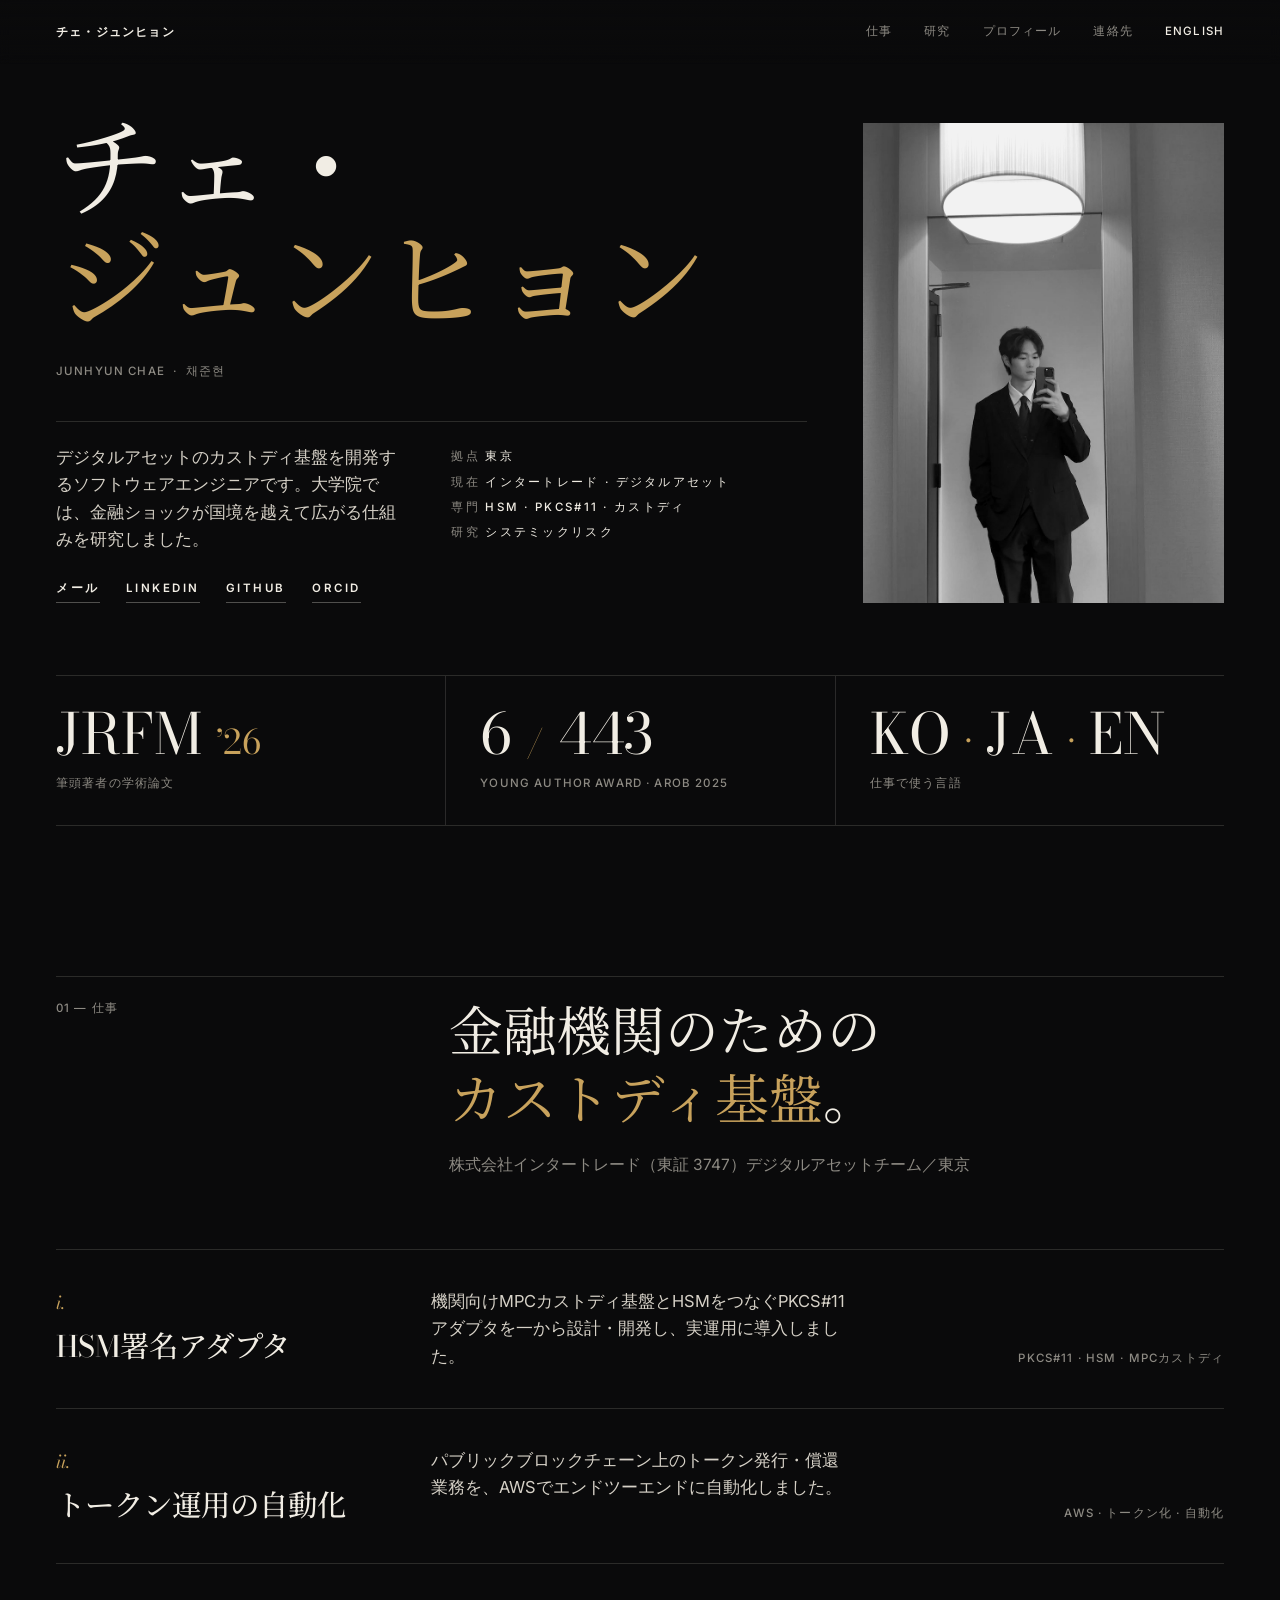
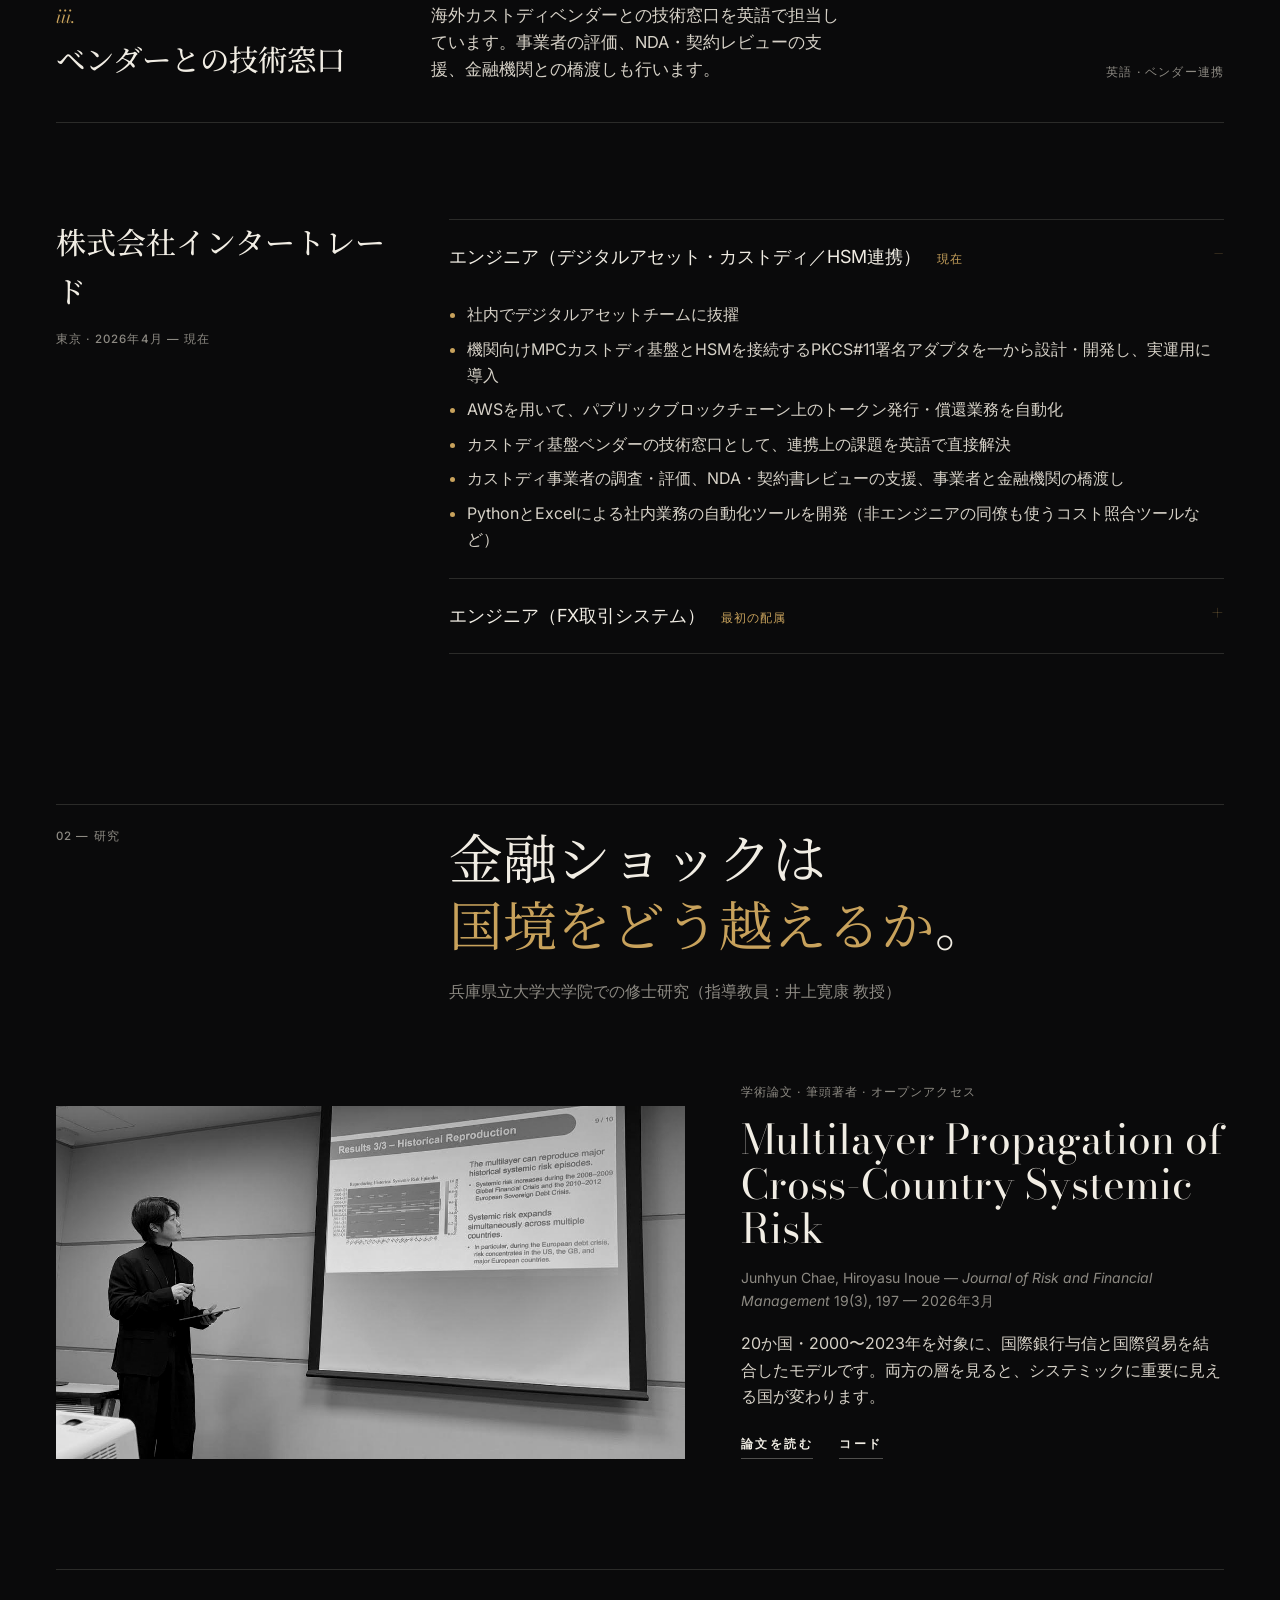
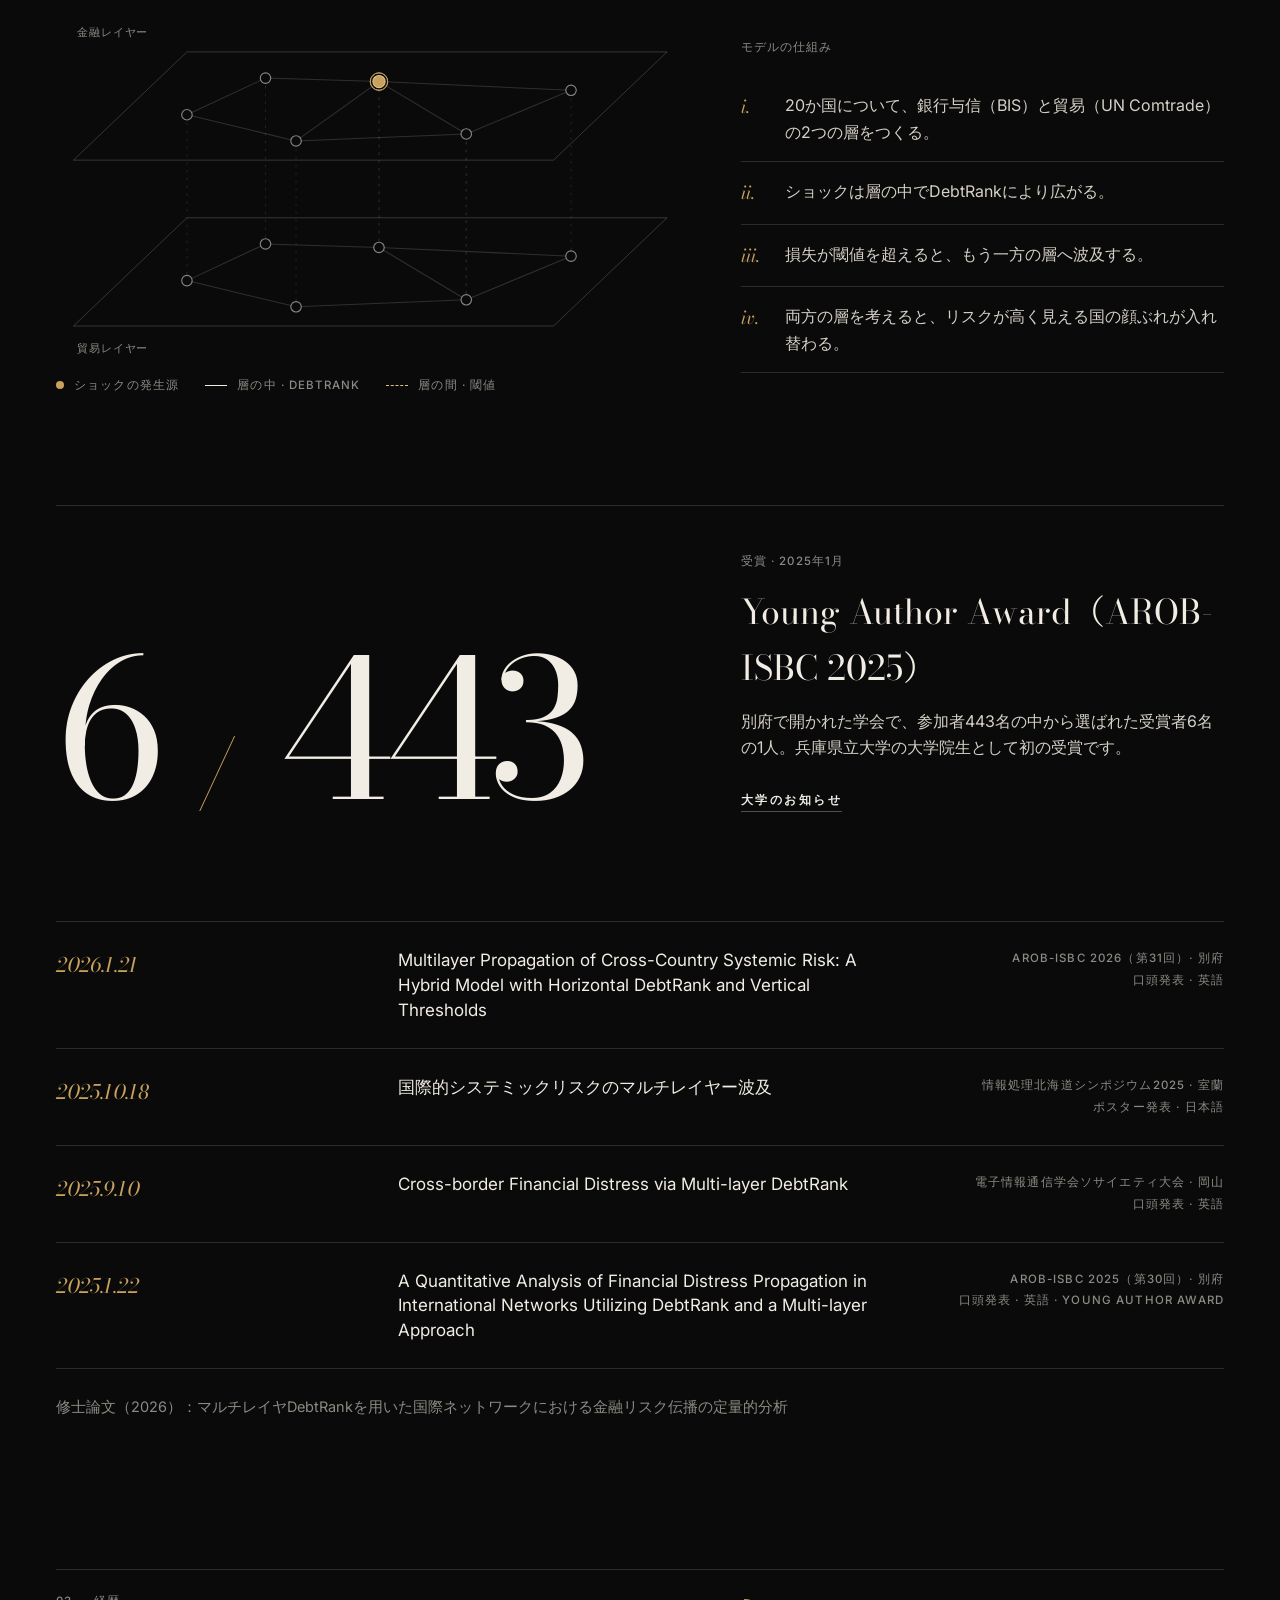
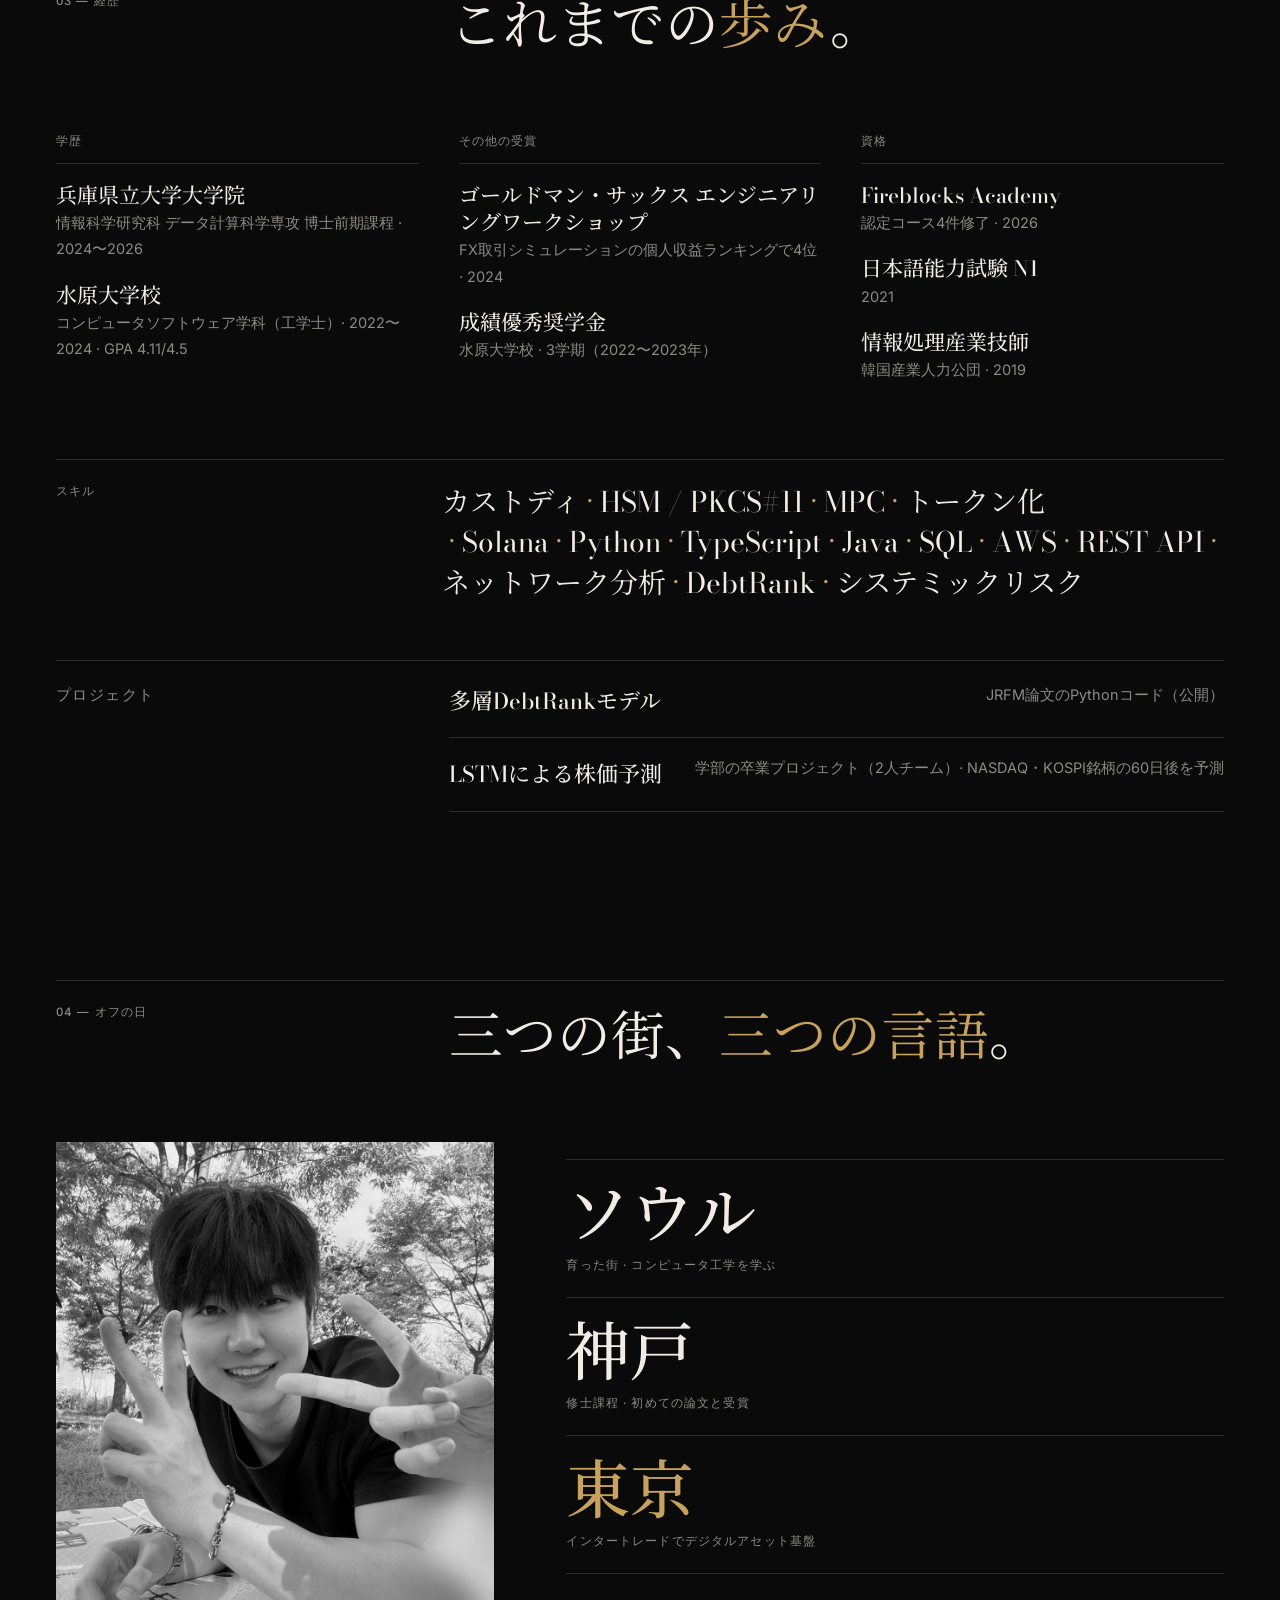
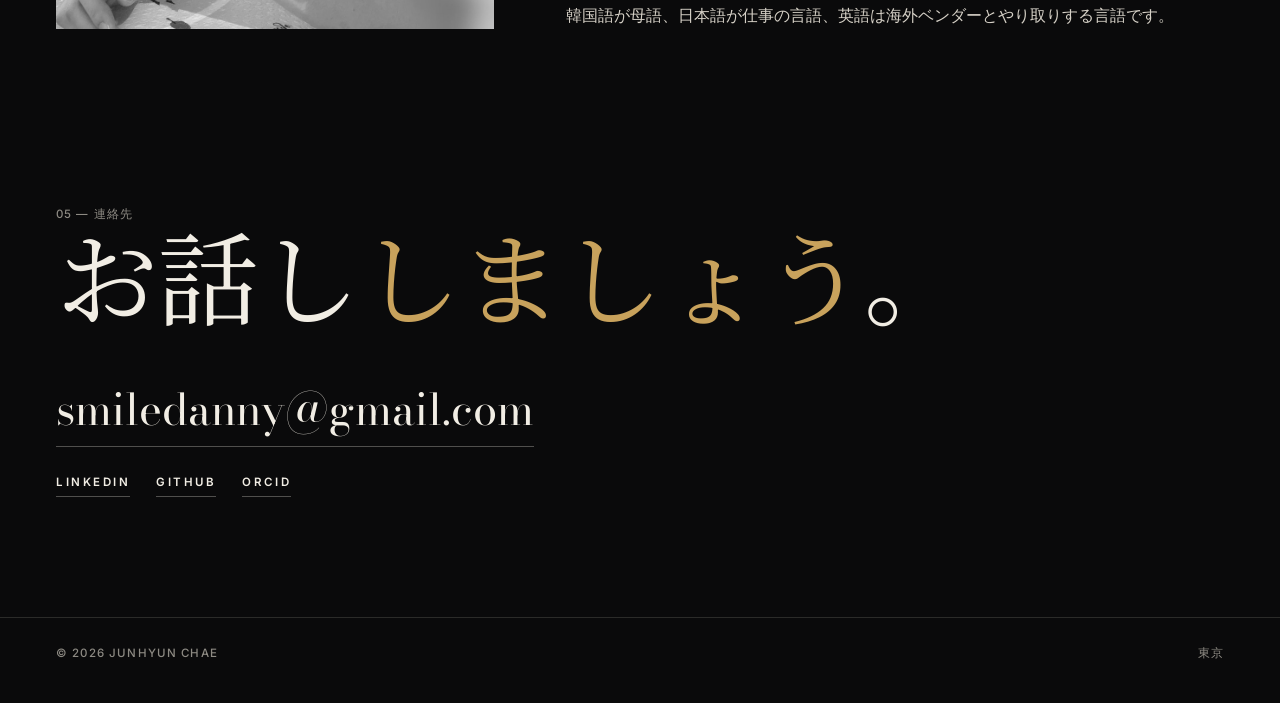
==== commit 85c26002: "Redesign: black editorial" ====
--- a/ja/index.html
+++ b/ja/index.html
@@ -5,7 +5,7 @@
   <meta name="viewport" content="width=device-width, initial-scale=1">
   <title>チェ・ジュンヒョン（Junhyun Chae）｜デジタルアセット基盤エンジニア</title>
   <meta name="description" content="東京で金融機関向けのデジタルアセット・カストディ基盤（HSMによる鍵管理、トークン運用）を開発するソフトウェアエンジニア。国際金融ネットワークのシステミックリスク研究で筆頭著者論文があります。">
-  <meta name="theme-color" content="#0b1426">
+  <meta name="theme-color" content="#0a0a0b">
   <meta property="og:title" content="チェ・ジュンヒョン（Junhyun Chae）｜デジタルアセット基盤エンジニア">
   <meta property="og:description" content="金融機関向けのカストディ基盤を開発するソフトウェアエンジニア。システミックリスク研究でJRFM筆頭著者論文。">
   <meta property="og:type" content="profile">
@@ -15,8 +15,8 @@
   <link rel="icon" href="../assets/favicon.svg" type="image/svg+xml">
   <link rel="preconnect" href="https://fonts.googleapis.com">
   <link rel="preconnect" href="https://fonts.gstatic.com" crossorigin>
-  <link rel="stylesheet" href="https://fonts.googleapis.com/css2?family=Noto+Serif+JP:wght@500;600;700&amp;family=Playfair+Display:ital,wght@0,500;0,600;0,700;1,500;1,600&amp;display=swap">
-  <link rel="stylesheet" href="../assets/style.css?v=7">
+  <link rel="stylesheet" href="https://fonts.googleapis.com/css2?family=Bodoni+Moda:ital,opsz,wght@0,6..96,400;0,6..96,500;1,6..96,400&amp;family=Noto+Serif+JP:wght@400;500;600&amp;family=Inter:wght@400;500;600&amp;display=swap">
+  <link rel="stylesheet" href="../assets/style.css?v=12">
   <script type="application/ld+json">
   {
     "@context": "https://schema.org",
@@ -42,75 +42,82 @@
   </script>
 </head>
 <body>
-  <header class="site-header">
-    <div class="container">
-      <a class="brand" href="#top"><span class="brand-mark">JC</span>チェ・ジュンヒョン</a>
-      <nav class="nav" aria-label="メイン">
+  <div class="page">
+    <header class="bar">
+      <a class="name" href="#top">チェ・ジュンヒョン</a>
+      <nav aria-label="メイン">
         <a class="hide-sm" href="#work">仕事</a>
         <a class="hide-sm" href="#research">研究</a>
         <a class="hide-sm" href="#about">プロフィール</a>
         <a class="hide-sm" href="#contact">連絡先</a>
         <a class="lang" href="../" lang="en" hreflang="en">English</a>
       </nav>
-    </div>
-  </header>
-
-  <main id="top">
-    <section class="hero">
-      <div class="container bento">
-        <div class="tile hero-main span-8 accent">
-          <p class="label">ソフトウェアエンジニア · 東京</p>
-          <h1>チェ・<em>ジュンヒョン</em></h1>
-          <p class="alt-names"><span lang="en">Junhyun Chae</span> · <span lang="ko">채준현</span></p>
-          <p class="lead">金融機関向けの<strong>デジタルアセット・カストディ基盤</strong>を開発しています。専門はHSMによる鍵管理とトークン運用です。大学院では、金融ショックが国境を越えて広がる仕組みを研究しました。</p>
-          <div class="cta">
-            <a class="btn gold" href="mailto:smiledanny@gmail.com">メールする</a>
-            <a class="btn" href="https://www.linkedin.com/in/junhyun-chae-654414443/" rel="me">LinkedIn</a>
-            <a class="btn" href="https://github.com/Junhyun-Chae" rel="me">GitHub</a>
-            <a class="btn" href="https://orcid.org/0009-0007-5531-7071" rel="me">ORCID</a>
-          </div>
-        </div>
-        <figure class="tile photo span-4 hero-portrait">
+    </header>
+
+    <main id="top">
+      <section class="hero">
+        <div>
+          <h1>チェ・<br><i>ジュンヒョン</i></h1>
+          <p class="alt caps"><span lang="en">Junhyun Chae</span> &nbsp;·&nbsp; <span lang="ko">채준현</span></p>
+          <div class="intro">
+            <div>
+              <p>デジタルアセットのカストディ基盤を開発するソフトウェアエンジニアです。大学院では、金融ショックが国境を越えて広がる仕組みを研究しました。</p>
+              <div class="links">
+                <a href="mailto:smiledanny@gmail.com">メール</a>
+                <a href="https://www.linkedin.com/in/junhyun-chae-654414443/" rel="me">LinkedIn</a>
+                <a href="https://github.com/Junhyun-Chae" rel="me">GitHub</a>
+                <a href="https://orcid.org/0009-0007-5531-7071" rel="me">ORCID</a>
+              </div>
+            </div>
+            <div class="meta">拠点 <span>東京</span><br>現在 <span>インタートレード · デジタルアセット</span><br>専門 <span>HSM · PKCS#11 · カストディ</span><br>研究 <span>システミックリスク</span></div>
+          </div>
+        </div>
+        <figure class="bw">
           <img src="../assets/img/portrait.jpg" width="840" height="1116" alt="スーツ姿で鏡越しに写るチェ・ジュンヒョン" fetchpriority="high">
         </figure>
-      </div>
-      <div class="container bento stats" style="margin-top:16px">
-        <div class="tile stat span-3"><span class="num">筆頭著者</span><span class="txt"><i>Journal of Risk and Financial Management</i>（2026）</span></div>
-        <div class="tile stat span-3"><span class="num">6 / 443</span><span class="txt">AROB 2025 Young Author Award 受賞者数</span></div>
-        <div class="tile stat span-3"><span class="num">4</span><span class="txt">学会発表（2025〜2026年）</span></div>
-        <div class="tile stat span-3"><span class="num">3</span><span class="txt">仕事で使う言語：韓国語・日本語・英語</span></div>
-      </div>
-    </section>
-
-    <section class="section" id="work">
-      <div class="container">
-        <div class="section-title"><h2>つくっているもの</h2><span class="rule"></span></div>
-        <p class="section-sub">株式会社インタートレード（東証 3747）デジタルアセットチーム／東京</p>
-        <div class="bento">
-          <article class="tile feature span-7 accent">
-            <span class="idx">01</span>
-            <h3>HSM署名アダプタ</h3>
+      </section>
+
+      <section class="facts" aria-label="ハイライト">
+        <div><span class="n">JRFM <i>’26</i></span><span class="caps">筆頭著者の学術論文</span></div>
+        <div><span class="n">6 <i>/</i> 443</span><span class="caps">Young Author Award · AROB 2025</span></div>
+        <div><span class="n">KO <i>·</i> JA <i>·</i> EN</span><span class="caps">仕事で使う言語</span></div>
+      </section>
+
+      <section class="sec" id="work">
+        <div class="sec-head">
+          <span class="caps">01 — 仕事</span>
+          <div>
+            <h2>金融機関のための<br><i>カストディ基盤</i>。</h2>
+            <p class="sub">株式会社インタートレード（東証 3747）デジタルアセットチーム／東京</p>
+          </div>
+        </div>
+
+        <ol class="rows">
+          <li>
+            <div><span class="ix">i.</span><h3>HSM署名アダプタ</h3></div>
             <p>機関向けMPCカストディ基盤とHSMをつなぐPKCS#11アダプタを一から設計・開発し、実運用に導入しました。</p>
-            <ul class="tags"><li>PKCS#11</li><li>HSM</li><li>MPCカストディ</li></ul>
-          </article>
-          <article class="tile span-5">
-            <span class="idx">02</span>
-            <h3>トークン運用の自動化</h3>
+            <span class="caps">PKCS#11 · HSM · MPCカストディ</span>
+          </li>
+          <li>
+            <div><span class="ix">ii.</span><h3>トークン運用の自動化</h3></div>
             <p>パブリックブロックチェーン上のトークン発行・償還業務を、AWSでエンドツーエンドに自動化しました。</p>
-            <ul class="tags"><li>AWS</li><li>トークン化</li><li>自動化</li></ul>
-          </article>
-          <article class="tile span-5">
-            <span class="idx">03</span>
-            <h3>ベンダーとの技術窓口</h3>
+            <span class="caps">AWS · トークン化 · 自動化</span>
+          </li>
+          <li>
+            <div><span class="ix">iii.</span><h3>ベンダーとの技術窓口</h3></div>
             <p>海外カストディベンダーとの技術窓口を英語で担当しています。事業者の評価、NDA・契約レビューの支援、金融機関との橋渡しも行います。</p>
-          </article>
-          <article class="tile span-7">
-            <div class="org">
-              <h3>株式会社インタートレード</h3>
-              <span class="muted">東京 · 2026年4月〜現在</span>
-            </div>
-            <details class="role" open>
-              <summary>エンジニア（デジタルアセット・カストディ／HSM連携） <span class="pill">現在</span></summary>
+            <span class="caps">英語 · ベンダー連携</span>
+          </li>
+        </ol>
+
+        <div class="exp">
+          <div class="exp-org">
+            <h3>株式会社インタートレード</h3>
+            <span class="caps">東京 · 2026年4月 — 現在</span>
+          </div>
+          <div>
+            <details open>
+              <summary>エンジニア（デジタルアセット・カストディ／HSM連携） <span class="caps">現在</span></summary>
               <ul>
                 <li>社内でデジタルアセットチームに抜擢</li>
                 <li>機関向けMPCカストディ基盤とHSMを接続するPKCS#11署名アダプタを一から設計・開発し、実運用に導入</li>
@@ -120,200 +127,199 @@
                 <li>PythonとExcelによる社内業務の自動化ツールを開発（非エンジニアの同僚も使うコスト照合ツールなど）</li>
               </ul>
             </details>
-            <details class="role">
-              <summary>エンジニア（FX取引システム） <span class="muted">最初の配属</span></summary>
+            <details>
+              <summary>エンジニア（FX取引システム） <span class="caps">最初の配属</span></summary>
               <ul>
                 <li>FX取引システムの開発・保守。データベース障害時にも顧客の取引を継続させるための障害テストなど</li>
                 <li>レート取得ツールのPythonリファクタリングと、顧客向けレート取得アプリの開発</li>
               </ul>
             </details>
-          </article>
-        </div>
-      </div>
-    </section>
-
-    <section class="section" id="research">
-      <div class="container">
-        <div class="section-title"><h2>金融ショックは国境をどう越えるか</h2><span class="rule"></span></div>
-        <p class="section-sub">兵庫県立大学大学院での修士研究（指導教員：井上寛康 教授）</p>
-        <div class="bento">
-          <figure class="tile photo span-7">
+          </div>
+        </div>
+      </section>
+
+      <section class="sec" id="research">
+        <div class="sec-head">
+          <span class="caps">02 — 研究</span>
+          <div>
+            <h2>金融ショックは<br><i>国境をどう越えるか</i>。</h2>
+            <p class="sub">兵庫県立大学大学院での修士研究（指導教員：井上寛康 教授）</p>
+          </div>
+        </div>
+
+        <div class="lead-grid">
+          <figure class="bw">
             <img src="../assets/img/talk.jpg" width="1182" height="665" loading="lazy" alt="多層システミックリスクモデルの結果を発表するチェ・ジュンヒョン">
           </figure>
-          <article class="tile paper span-5 accent">
-            <div class="badges"><span class="badge">学術論文</span><span class="badge">筆頭著者</span><span class="badge">オープンアクセス</span></div>
+          <div class="paper">
+            <span class="caps">学術論文 · 筆頭著者 · オープンアクセス</span>
             <h3 lang="en">Multilayer Propagation of Cross-Country Systemic Risk</h3>
-            <p class="authors">Junhyun Chae, Hiroyasu Inoue · <i>Journal of Risk and Financial Management</i> 19(3), 197 · 2026年3月</p>
+            <p class="by">Junhyun Chae, Hiroyasu Inoue — <i>Journal of Risk and Financial Management</i> 19(3), 197 — 2026年3月</p>
             <p>20か国・2000〜2023年を対象に、国際銀行与信と国際貿易を結合したモデルです。両方の層を見ると、システミックに重要に見える国が変わります。</p>
-            <div class="actions">
-              <a class="btn gold" href="https://doi.org/10.3390/jrfm19030197">論文を読む</a>
-              <a class="btn" href="https://github.com/Junhyun-Chae/multilayer-debtrank-financial-contagion">コード</a>
+            <div class="links">
+              <a href="https://doi.org/10.3390/jrfm19030197">論文を読む</a>
+              <a href="https://github.com/Junhyun-Chae/multilayer-debtrank-financial-contagion">コード</a>
             </div>
-          </article>
-
-          <div class="tile span-12 model">
-            <div>
-              <svg class="net" viewBox="0 0 720 400" role="img" aria-label="アニメーション：ショックが金融レイヤーで発生して周辺の国に広がり、損失が閾値を超えると貿易レイヤーへ波及する。">
-                <polygon class="plane" points="150,48 700,48 570,172 20,172"/>
-                <polygon class="plane" points="150,238 700,238 570,362 20,362"/>
-                <text class="layer-label" x="24" y="30">金融レイヤー</text>
-                <text class="layer-label" x="24" y="392">貿易レイヤー</text>
-
-                <line class="vlink" x1="150" y1="120" x2="150" y2="310"/>
-                <line class="vlink" x1="275" y1="150" x2="275" y2="340"/>
-                <line class="vlink" x1="590" y1="92" x2="590" y2="282"/>
-                <line class="vlink" x1="240" y1="78" x2="240" y2="268"/>
-                <line class="vlink hot static-hot" style="--d:2.2s" x1="370" y1="82" x2="370" y2="272"/>
-                <line class="vlink hot" style="--d:2.4s" x1="470" y1="142" x2="470" y2="332"/>
-
-                <line class="edge" style="--d:.3s" x1="370" y1="82" x2="240" y2="78"/>
-                <line class="edge" style="--d:.3s" x1="370" y1="82" x2="275" y2="150"/>
-                <line class="edge" style="--d:.3s" x1="370" y1="82" x2="470" y2="142"/>
-                <line class="edge" style="--d:.3s" x1="370" y1="82" x2="590" y2="92"/>
-                <line class="edge" style="--d:1.4s" x1="240" y1="78" x2="150" y2="120"/>
-                <line class="edge" style="--d:1.4s" x1="275" y1="150" x2="150" y2="120"/>
-                <line class="edge" style="--d:1.4s" x1="275" y1="150" x2="470" y2="142"/>
-                <line class="edge" style="--d:1.4s" x1="470" y1="142" x2="590" y2="92"/>
-
-                <line class="edge" style="--d:3.3s" x1="370" y1="272" x2="240" y2="268"/>
-                <line class="edge" style="--d:3.3s" x1="370" y1="272" x2="590" y2="282"/>
-                <line class="edge" style="--d:3.3s" x1="370" y1="272" x2="470" y2="332"/>
-                <line class="edge" style="--d:3.3s" x1="470" y1="332" x2="275" y2="340"/>
-                <line class="edge" style="--d:3.3s" x1="470" y1="332" x2="590" y2="282"/>
-                <line class="edge" style="--d:4.2s" x1="240" y1="268" x2="150" y2="310"/>
-                <line class="edge" style="--d:4.2s" x1="275" y1="340" x2="150" y2="310"/>
-
-                <circle class="ripple" cx="370" cy="82" r="10"/>
-                <circle class="ripple r2" cx="370" cy="82" r="10"/>
-
-                <circle class="node" style="--d:1.8s" cx="150" cy="120" r="8"/>
-                <circle class="node" style="--d:.8s" cx="275" cy="150" r="8"/>
-                <circle class="node origin" cx="370" cy="82" r="9"/>
-                <circle class="node" style="--d:.8s" cx="470" cy="142" r="8"/>
-                <circle class="node" style="--d:.8s" cx="590" cy="92" r="8"/>
-                <circle class="node" style="--d:.8s" cx="240" cy="78" r="8"/>
-
-                <circle class="node" style="--d:4.6s" cx="150" cy="310" r="8"/>
-                <circle class="node" style="--d:3.8s" cx="275" cy="340" r="8"/>
-                <circle class="node static-node" style="--d:2.8s" cx="370" cy="272" r="8"/>
-                <circle class="node" style="--d:3s" cx="470" cy="332" r="8"/>
-                <circle class="node" style="--d:3.8s" cx="590" cy="282" r="8"/>
-                <circle class="node" style="--d:3.8s" cx="240" cy="268" r="8"/>
-              </svg>
-              <div class="legend">
-                <span><i class="dot"></i>ショックの発生源</span>
-                <span><i class="solid"></i>層の中の伝播（DebtRank）</span>
-                <span><i class="dash"></i>閾値を超えた層間の波及</span>
-              </div>
+          </div>
+        </div>
+
+        <div class="model">
+          <div>
+            <svg class="net" viewBox="0 0 720 400" role="img" aria-label="アニメーション：ショックが金融レイヤーで発生して周辺の国に広がり、損失が閾値を超えると貿易レイヤーへ波及する。">
+              <polygon class="plane" points="150,48 700,48 570,172 20,172"/>
+              <polygon class="plane" points="150,238 700,238 570,362 20,362"/>
+              <text class="layer-label" x="24" y="30">金融レイヤー</text>
+              <text class="layer-label" x="24" y="392">貿易レイヤー</text>
+              <line class="vlink" x1="150" y1="120" x2="150" y2="310"/>
+              <line class="vlink" x1="275" y1="150" x2="275" y2="340"/>
+              <line class="vlink" x1="590" y1="92" x2="590" y2="282"/>
+              <line class="vlink" x1="240" y1="78" x2="240" y2="268"/>
+              <line class="vlink hot static-hot" style="--d:2.2s" x1="370" y1="82" x2="370" y2="272"/>
+              <line class="vlink hot" style="--d:2.4s" x1="470" y1="142" x2="470" y2="332"/>
+              <line class="edge" style="--d:.3s" x1="370" y1="82" x2="240" y2="78"/>
+              <line class="edge" style="--d:.3s" x1="370" y1="82" x2="275" y2="150"/>
+              <line class="edge" style="--d:.3s" x1="370" y1="82" x2="470" y2="142"/>
+              <line class="edge" style="--d:.3s" x1="370" y1="82" x2="590" y2="92"/>
+              <line class="edge" style="--d:1.4s" x1="240" y1="78" x2="150" y2="120"/>
+              <line class="edge" style="--d:1.4s" x1="275" y1="150" x2="150" y2="120"/>
+              <line class="edge" style="--d:1.4s" x1="275" y1="150" x2="470" y2="142"/>
+              <line class="edge" style="--d:1.4s" x1="470" y1="142" x2="590" y2="92"/>
+              <line class="edge" style="--d:3.3s" x1="370" y1="272" x2="240" y2="268"/>
+              <line class="edge" style="--d:3.3s" x1="370" y1="272" x2="590" y2="282"/>
+              <line class="edge" style="--d:3.3s" x1="370" y1="272" x2="470" y2="332"/>
+              <line class="edge" style="--d:3.3s" x1="470" y1="332" x2="275" y2="340"/>
+              <line class="edge" style="--d:3.3s" x1="470" y1="332" x2="590" y2="282"/>
+              <line class="edge" style="--d:4.2s" x1="240" y1="268" x2="150" y2="310"/>
+              <line class="edge" style="--d:4.2s" x1="275" y1="340" x2="150" y2="310"/>
+              <circle class="ripple" cx="370" cy="82" r="10"/>
+              <circle class="ripple r2" cx="370" cy="82" r="10"/>
+              <circle class="node" style="--d:1.8s" cx="150" cy="120" r="6"/>
+              <circle class="node" style="--d:.8s" cx="275" cy="150" r="6"/>
+              <circle class="node origin" cx="370" cy="82" r="7"/>
+              <circle class="node" style="--d:.8s" cx="470" cy="142" r="6"/>
+              <circle class="node" style="--d:.8s" cx="590" cy="92" r="6"/>
+              <circle class="node" style="--d:.8s" cx="240" cy="78" r="6"/>
+              <circle class="node" style="--d:4.6s" cx="150" cy="310" r="6"/>
+              <circle class="node" style="--d:3.8s" cx="275" cy="340" r="6"/>
+              <circle class="node static-node" style="--d:2.8s" cx="370" cy="272" r="6"/>
+              <circle class="node" style="--d:3s" cx="470" cy="332" r="6"/>
+              <circle class="node" style="--d:3.8s" cx="590" cy="282" r="6"/>
+              <circle class="node" style="--d:3.8s" cx="240" cy="268" r="6"/>
+            </svg>
+            <div class="legend caps">
+              <span><i class="dot"></i>ショックの発生源</span>
+              <span><i class="solid"></i>層の中 · DebtRank</span>
+              <span><i class="dash"></i>層の間 · 閾値</span>
             </div>
-            <div>
-              <p class="label">モデルの仕組み</p>
-              <ol class="steps">
-                <li>20か国について、銀行与信（BIS）と貿易（UN Comtrade）の2つの層をつくる。</li>
-                <li>ショックは層の中でDebtRankにより広がる。</li>
-                <li>損失が閾値を超えると、もう一方の層へ波及する。</li>
-                <li>両方の層を考えると、リスクが高く見える国の顔ぶれが入れ替わる。</li>
-              </ol>
-            </div>
-          </div>
-
-          <div class="tile span-8">
-            <p class="label">学会発表</p>
-            <ul class="talks">
-              <li><span class="date">2026年1月21日</span><span class="title"><a href="https://isarob.org/symposium/programs/arob31/Abstracts.pdf" lang="en">Multilayer Propagation of Cross-Country Systemic Risk: A Hybrid Model with Horizontal DebtRank and Vertical Thresholds</a><span class="venue">AROB-ISBC 2026（第31回AROB）、別府 · 口頭発表（英語）</span></span></li>
-              <li><span class="date">2025年10月18日</span><span class="title"><a href="https://hokkaido.ipsj.or.jp/info2025/info2025program.pdf">国際的システミックリスクのマルチレイヤー波及</a><span class="venue">情報処理北海道シンポジウム2025、室蘭 · ポスター発表（日本語）</span></span></li>
-              <li><span class="date">2025年9月10日</span><span class="title"><a href="https://pub.confit.atlas.jp/ja/event/society2025/presentation/N-1-14" lang="en">Cross-border Financial Distress via Multi-layer DebtRank</a><span class="venue">2025年電子情報通信学会ソサイエティ大会、岡山 · 口頭発表（英語）</span></span></li>
-              <li><span class="date">2025年1月22日</span><span class="title"><a href="https://isarob.org/symposium/programs/arob30/Abstracts.pdf" lang="en">A Quantitative Analysis of Financial Distress Propagation in International Networks Utilizing DebtRank and a Multi-layer Approach</a><span class="venue">AROB-ISBC 2025（第30回AROB）、別府 · 口頭発表（英語）· Young Author Award</span></span></li>
+          </div>
+          <div>
+            <span class="caps">モデルの仕組み</span>
+            <ol class="steps">
+              <li>20か国について、銀行与信（BIS）と貿易（UN Comtrade）の2つの層をつくる。</li>
+              <li>ショックは層の中でDebtRankにより広がる。</li>
+              <li>損失が閾値を超えると、もう一方の層へ波及する。</li>
+              <li>両方の層を考えると、リスクが高く見える国の顔ぶれが入れ替わる。</li>
+            </ol>
+          </div>
+        </div>
+
+        <div class="award">
+          <span class="big">6 <i>/</i> 443</span>
+          <div>
+            <span class="caps">受賞 · 2025年1月</span>
+            <h3>Young Author Award（AROB-ISBC 2025）</h3>
+            <p>別府で開かれた学会で、参加者443名の中から選ばれた受賞者6名の1人。兵庫県立大学の大学院生として初の受賞です。</p>
+            <a class="arrow" href="https://u-hyogo-gsis.org/topics/%E5%8D%9A%E5%A3%AB%E5%89%8D%E6%9C%9F%E8%AA%B2%E7%A8%8B1%E5%B9%B4-%E3%83%81%E3%82%A7%E3%82%B8%E3%83%A5%E3%83%B3%E3%83%92%E3%83%A7%E3%83%B3%E3%81%95%E3%82%93%E3%81%AE%E5%8F%97%E8%B3%9E/">大学のお知らせ</a>
+          </div>
+        </div>
+
+        <ul class="talks" aria-label="学会発表">
+          <li><span class="when">2026.1.21</span><span class="what"><a href="https://isarob.org/symposium/programs/arob31/Abstracts.pdf" lang="en">Multilayer Propagation of Cross-Country Systemic Risk: A Hybrid Model with Horizontal DebtRank and Vertical Thresholds</a></span><span class="caps">AROB-ISBC 2026（第31回）· 別府<br>口頭発表 · 英語</span></li>
+          <li><span class="when">2025.10.18</span><span class="what"><a href="https://hokkaido.ipsj.or.jp/info2025/info2025program.pdf">国際的システミックリスクのマルチレイヤー波及</a></span><span class="caps">情報処理北海道シンポジウム2025 · 室蘭<br>ポスター発表 · 日本語</span></li>
+          <li><span class="when">2025.9.10</span><span class="what"><a href="https://pub.confit.atlas.jp/ja/event/society2025/presentation/N-1-14" lang="en">Cross-border Financial Distress via Multi-layer DebtRank</a></span><span class="caps">電子情報通信学会ソサイエティ大会 · 岡山<br>口頭発表 · 英語</span></li>
+          <li><span class="when">2025.1.22</span><span class="what"><a href="https://isarob.org/symposium/programs/arob30/Abstracts.pdf" lang="en">A Quantitative Analysis of Financial Distress Propagation in International Networks Utilizing DebtRank and a Multi-layer Approach</a></span><span class="caps">AROB-ISBC 2025（第30回）· 別府<br>口頭発表 · 英語 · Young Author Award</span></li>
+        </ul>
+        <p class="thesis">修士論文（2026）：マルチレイヤDebtRankを用いた国際ネットワークにおける金融リスク伝播の定量的分析</p>
+      </section>
+
+      <section class="sec">
+        <div class="sec-head">
+          <span class="caps">03 — 経歴</span>
+          <h2>これまでの<i>歩み</i>。</h2>
+        </div>
+        <div class="cols">
+          <div>
+            <h3 class="caps">学歴</h3>
+            <ul>
+              <li><b>兵庫県立大学大学院</b><span>情報科学研究科 データ計算科学専攻 博士前期課程 · 2024〜2026</span></li>
+              <li><b>水原大学校</b><span>コンピュータソフトウェア学科（工学士）· 2022〜2024 · GPA 4.11/4.5</span></li>
             </ul>
-            <p class="muted" style="margin-top:16px">修士論文（2026）：マルチレイヤDebtRankを用いた国際ネットワークにおける金融リスク伝播の定量的分析</p>
-          </div>
-          <div class="tile award span-4">
-            <div>
-              <p class="label">受賞</p>
-              <span class="big">6 / 443</span>
-              <h3>Young Author Award</h3>
-              <p>AROB-ISBC 2025（別府）。参加者443名の中から選ばれた受賞者6名の1人で、兵庫県立大学の大学院生として初の受賞です。</p>
-            </div>
-            <p style="margin-top:20px"><a href="https://u-hyogo-gsis.org/topics/%E5%8D%9A%E5%A3%AB%E5%89%8D%E6%9C%9F%E8%AA%B2%E7%A8%8B1%E5%B9%B4-%E3%83%81%E3%82%A7%E3%82%B8%E3%83%A5%E3%83%B3%E3%83%92%E3%83%A7%E3%83%B3%E3%81%95%E3%82%93%E3%81%AE%E5%8F%97%E8%B3%9E/">大学のお知らせ →</a></p>
-          </div>
-        </div>
-      </div>
-    </section>
-
-    <section class="section">
-      <div class="container">
-        <div class="section-title"><h2>経歴</h2><span class="rule"></span></div>
-        <div class="bento">
-          <article class="tile span-4">
-            <p class="label">学歴</p>
-            <ul class="list">
-              <li><span class="what">兵庫県立大学大学院</span><span class="detail">情報科学研究科 データ計算科学専攻 博士前期課程 · 2024〜2026</span></li>
-              <li><span class="what">水原大学校</span><span class="detail">コンピュータソフトウェア学科（工学士）· 2022〜2024 · GPA 4.11/4.5</span></li>
+          </div>
+          <div>
+            <h3 class="caps">その他の受賞</h3>
+            <ul>
+              <li><b>ゴールドマン・サックス エンジニアリングワークショップ</b><span>FX取引シミュレーションの個人収益ランキングで4位 · 2024</span></li>
+              <li><b>成績優秀奨学金</b><span>水原大学校 · 3学期（2022〜2023年）</span></li>
             </ul>
-          </article>
-          <article class="tile span-4">
-            <p class="label">その他の受賞</p>
-            <ul class="list">
-              <li><span class="what">ゴールドマン・サックス エンジニアリングワークショップ</span><span class="detail">FX取引シミュレーションの個人収益ランキングで4位 · 2024</span></li>
-              <li><span class="what">成績優秀奨学金</span><span class="detail">水原大学校 · 3学期（2022〜2023年）</span></li>
+          </div>
+          <div>
+            <h3 class="caps">資格</h3>
+            <ul>
+              <li><b>Fireblocks Academy</b><span>認定コース4件修了 · 2026</span></li>
+              <li><b>日本語能力試験 N1</b><span>2021</span></li>
+              <li><b>情報処理産業技師</b><span>韓国産業人力公団 · 2019</span></li>
             </ul>
-          </article>
-          <article class="tile span-4">
-            <p class="label">資格</p>
-            <ul class="list">
-              <li><span class="what">Fireblocks Academy</span><span class="detail">認定コース4件修了 · 2026</span></li>
-              <li><span class="what">日本語能力試験 N1</span><span class="detail">2021</span></li>
-              <li><span class="what">情報処理産業技師</span><span class="detail">韓国産業人力公団 · 2019</span></li>
-            </ul>
-          </article>
-          <article class="tile span-7">
-            <p class="label">スキル</p>
-            <ul class="chips"><li>カストディ</li><li>HSM / PKCS#11</li><li>MPC</li><li>トークン化</li><li>Solana</li><li>Python</li><li>TypeScript</li><li>Java</li><li>SQL</li><li>AWS</li><li>REST API</li><li>ネットワーク分析</li><li>DebtRank</li><li>システミックリスク</li><li>pandas</li><li>PyTorch</li></ul>
-          </article>
-          <article class="tile span-5">
-            <p class="label">プロジェクト</p>
-            <ul class="list">
-              <li><a class="what" href="https://github.com/Junhyun-Chae/multilayer-debtrank-financial-contagion">multilayer-debtrank-financial-contagion</a><span class="detail">JRFM論文のモデルのPythonコード</span></li>
-              <li><a class="what" href="https://github.com/Junhyun-Chae/Stock_price_prediction_LSTM">LSTMによる株価予測</a><span class="detail">学部の卒業プロジェクト（2人チーム）。NASDAQ・KOSPI銘柄の60日後の株価を予測</span></li>
-            </ul>
-          </article>
-        </div>
-      </div>
-    </section>
-
-    <section class="section" id="about">
-      <div class="container bento">
-        <figure class="tile photo span-5">
-          <img src="../assets/img/offclock.jpg" width="1012" height="1124" loading="lazy" alt="屋外でピースサインをして笑うチェ・ジュンヒョン">
-        </figure>
-        <div class="tile journey span-7 accent">
-          <p class="label">オフの日</p>
-          <h2>ソウル → 神戸 → 東京</h2>
-          <p>韓国語が母語、日本語が仕事の言語、英語は海外ベンダーとやり取りする言語です。</p>
-          <ol class="route">
-            <li><span class="city">ソウル</span><span class="what">ソウル近郊で育ち、コンピュータ工学を学びました。</span></li>
-            <li><span class="city">神戸</span><span class="what">兵庫県立大学大学院で修士課程。初めての論文と受賞。</span></li>
-            <li><span class="city">東京</span><span class="what">インタートレードでデジタルアセット基盤を開発しています。</span></li>
-          </ol>
-        </div>
-      </div>
-    </section>
-
-    <section class="section" id="contact">
-      <div class="container">
-        <div class="tile contact">
-          <p class="label" style="justify-content:center">連絡先</p>
-          <h2>お気軽に<em>ご連絡</em>ください</h2>
-          <p>デジタルアセット基盤、鍵管理、金融ネットワーク研究について、お話しできればうれしいです。</p>
-          <div class="cta">
-            <a class="btn gold" href="mailto:smiledanny@gmail.com">メールする</a>
-            <a class="btn" href="https://www.linkedin.com/in/junhyun-chae-654414443/">LinkedIn</a>
-          </div>
-        </div>
-      </div>
-    </section>
-  </main>
-
-  <footer>© 2026 Junhyun Chae · 東京</footer>
+          </div>
+        </div>
+        <div class="skills">
+          <span class="caps">スキル</span>
+          <p><span class="nw">カストディ</span><i>·</i><span class="nw">HSM / PKCS#11</span><i>·</i><span class="nw">MPC</span><i>·</i><span class="nw">トークン化</span><i>·</i><span class="nw">Solana</span><i>·</i><span class="nw">Python</span><i>·</i><span class="nw">TypeScript</span><i>·</i><span class="nw">Java</span><i>·</i><span class="nw">SQL</span><i>·</i><span class="nw">AWS</span><i>·</i><span class="nw">REST API</span><i>·</i><span class="nw">ネットワーク分析</span><i>·</i><span class="nw">DebtRank</span><i>·</i><span class="nw">システミックリスク</span></p>
+        </div>
+        <div class="projects">
+          <span class="caps">プロジェクト</span>
+          <ul>
+            <li><a href="https://github.com/Junhyun-Chae/multilayer-debtrank-financial-contagion">多層DebtRankモデル</a><span>JRFM論文のPythonコード（公開）</span></li>
+            <li><a href="https://github.com/Junhyun-Chae/Stock_price_prediction_LSTM">LSTMによる株価予測</a><span>学部の卒業プロジェクト（2人チーム）· NASDAQ・KOSPI銘柄の60日後を予測</span></li>
+          </ul>
+        </div>
+      </section>
+
+      <section class="sec" id="about">
+        <div class="sec-head">
+          <span class="caps">04 — オフの日</span>
+          <h2>三つの街、<i>三つの言語</i>。</h2>
+        </div>
+        <div class="journey">
+          <figure class="bw">
+            <img src="../assets/img/offclock.jpg" width="1012" height="1124" loading="lazy" alt="屋外でピースサインをして笑うチェ・ジュンヒョン">
+          </figure>
+          <div>
+            <ol class="route">
+              <li><span class="city">ソウル</span><span class="caps">育った街 · コンピュータ工学を学ぶ</span></li>
+              <li><span class="city">神戸</span><span class="caps">修士課程 · 初めての論文と受賞</span></li>
+              <li><span class="city">東京</span><span class="caps">インタートレードでデジタルアセット基盤</span></li>
+            </ol>
+            <p class="note">韓国語が母語、日本語が仕事の言語、英語は海外ベンダーとやり取りする言語です。</p>
+          </div>
+        </div>
+      </section>
+
+      <section class="contact" id="contact">
+        <span class="caps">05 — 連絡先</span>
+        <h2>お話し<i>しましょう</i>。</h2>
+        <a class="mail" href="mailto:smiledanny@gmail.com">smiledanny@gmail.com</a>
+        <div class="links">
+          <a href="https://www.linkedin.com/in/junhyun-chae-654414443/">LinkedIn</a>
+          <a href="https://github.com/Junhyun-Chae">GitHub</a>
+          <a href="https://orcid.org/0009-0007-5531-7071">ORCID</a>
+        </div>
+      </section>
+    </main>
+
+    <footer class="caps">
+      <span>© 2026 Junhyun Chae</span>
+      <span>東京</span>
+    </footer>
+  </div>
 </body>
 </html>
--- a/assets/style.css
+++ b/assets/style.css
@@ -1,20 +1,16 @@
 :root {
-  --bg: #0b1426;
-  --card: #111c33;
-  --card-2: #0e182d;
-  --line: rgba(201, 163, 91, 0.14);
-  --line-strong: rgba(201, 163, 91, 0.42);
-  --text: #e8ecf4;
-  --muted: #9aa6bd;
-  --dim: #5e6b85;
-  --gold: #c9a35b;
-  --gold-2: #e7cf95;
-  --gold-soft: rgba(201, 163, 91, 0.1);
-  --node: #16223c;
-  --edge: rgba(154, 166, 189, 0.26);
-  --radius: 22px;
-  --serif: "Playfair Display", "Noto Serif JP", "Hiragino Mincho ProN", "Yu Mincho", Georgia, serif;
-  --sans: system-ui, -apple-system, "Segoe UI", "Hiragino Sans", "Hiragino Kaku Gothic ProN",
+  --bg: #0a0a0b;
+  --ink: #f1ede4;
+  --text: #d6d1c7;
+  --mute: #8d8a83;
+  --dim: #55534e;
+  --line: rgba(241, 237, 228, 0.14);
+  --line-2: rgba(241, 237, 228, 0.3);
+  --gold: #c8a25c;
+  --gold-2: #dcc08a;
+  --pad: 56px;
+  --serif: "Bodoni Moda", "Noto Serif JP", "Hiragino Mincho ProN", "Yu Mincho", Georgia, serif;
+  --sans: Inter, system-ui, -apple-system, "Segoe UI", "Hiragino Sans", "Hiragino Kaku Gothic ProN",
     "Noto Sans JP", "Yu Gothic", Meiryo, "Apple SD Gothic Neo", sans-serif;
   color-scheme: dark;
 }
@@ -28,20 +24,16 @@
 html {
   -webkit-text-size-adjust: 100%;
   scroll-behavior: smooth;
-  scroll-padding-top: 80px;
 }
 
 body {
   margin: 0;
-  min-height: 100vh;
-  background:
-    radial-gradient(900px 600px at 85% -10%, rgba(201, 163, 91, 0.1), transparent 60%),
-    radial-gradient(800px 600px at -10% 30%, rgba(40, 70, 130, 0.35), transparent 60%),
-    var(--bg);
+  background: var(--bg);
   color: var(--text);
   font-family: var(--sans);
-  font-size: 16.5px;
+  font-size: 16px;
   line-height: 1.65;
+  -webkit-font-smoothing: antialiased;
 }
 
 img {
@@ -51,504 +43,450 @@
 }
 
 a {
-  color: var(--gold-2);
-  text-decoration-color: rgba(231, 207, 149, 0.4);
-  text-underline-offset: 3px;
-}
-
-a:hover {
-  text-decoration-color: var(--gold-2);
-}
-
-.container {
-  width: min(1160px, 100% - 40px);
+  color: var(--ink);
+  text-decoration: none;
+}
+
+.page {
+  max-width: 1440px;
   margin: 0 auto;
 }
 
-/* Header */
-.site-header {
+.caps {
+  font-size: 11.5px;
+  font-weight: 500;
+  letter-spacing: 0.22em;
+  text-transform: uppercase;
+  color: var(--mute);
+}
+
+/* Top bar */
+.bar {
   position: sticky;
   top: 0;
   z-index: 20;
-  background: rgba(11, 20, 38, 0.78);
-  backdrop-filter: saturate(150%) blur(12px);
-  -webkit-backdrop-filter: saturate(150%) blur(12px);
-  border-bottom: 1px solid var(--line);
-}
-
-.site-header .container {
   display: flex;
+  justify-content: space-between;
   align-items: center;
-  justify-content: space-between;
-  gap: 16px;
-  height: 64px;
-}
-
-.brand {
+  padding: 22px var(--pad);
+  background: linear-gradient(180deg, rgba(10, 10, 11, 0.92), rgba(10, 10, 11, 0.6) 70%, transparent);
+  backdrop-filter: blur(6px);
+  -webkit-backdrop-filter: blur(6px);
+}
+
+.bar .name {
+  color: var(--ink);
+  font-size: 12px;
+  font-weight: 600;
+  letter-spacing: 0.3em;
+  text-transform: uppercase;
+  white-space: nowrap;
+}
+
+.bar nav {
   display: flex;
-  align-items: center;
-  gap: 12px;
-  color: var(--text);
-  text-decoration: none;
+  gap: 32px;
+}
+
+.bar nav a {
+  font-size: 11.5px;
+  font-weight: 500;
+  letter-spacing: 0.22em;
+  text-transform: uppercase;
+  color: var(--mute);
   white-space: nowrap;
-  font-family: var(--serif);
-  font-size: 19px;
-  font-weight: 600;
-  letter-spacing: 0.01em;
-}
-
-.brand-mark {
-  display: grid;
-  place-items: center;
-  width: 34px;
-  height: 34px;
-  border: 1px solid var(--line-strong);
-  border-radius: 50%;
-  color: var(--gold);
-  font-family: var(--serif);
-  font-size: 13px;
-  font-weight: 700;
-  letter-spacing: 0.04em;
-}
-
-.nav {
-  display: flex;
-  align-items: center;
-  gap: 4px;
-  font-size: 14.5px;
-}
-
-.nav a {
-  white-space: nowrap;
-  color: var(--muted);
-  text-decoration: none;
-  padding: 7px 12px;
-  border-radius: 999px;
-}
-
-.nav a:hover {
-  color: var(--text);
-}
-
-.nav .lang {
-  margin-left: 6px;
-  border: 1px solid var(--line-strong);
-  color: var(--gold-2);
-}
-
-/* Bento */
-.bento {
-  display: grid;
-  grid-template-columns: repeat(12, minmax(0, 1fr));
-  gap: 16px;
-}
-
-.span-3 { grid-column: span 3; }
-.span-4 { grid-column: span 4; }
-.span-5 { grid-column: span 5; }
-.span-6 { grid-column: span 6; }
-.span-7 { grid-column: span 7; }
-.span-8 { grid-column: span 8; }
-.span-12 { grid-column: span 12; }
-
-.tile {
-  position: relative;
-  overflow: hidden;
-  padding: 28px;
-  border-radius: var(--radius);
-  background: linear-gradient(180deg, var(--card), var(--card-2));
-  border: 1px solid var(--line);
-  transition: border-color 0.2s ease, transform 0.2s ease;
-}
-
-.tile:hover {
-  border-color: var(--line-strong);
-}
-
-.tile.accent::before {
-  content: "";
-  position: absolute;
-  inset: 0 0 auto 0;
-  height: 1px;
-  background: linear-gradient(90deg, transparent, var(--gold), transparent);
-}
-
-.tile.photo {
-  display: flex;
-  align-items: center;
-  justify-content: center;
-  margin: 0;
-  padding: 0;
-  background: #091122;
-}
-
-.tile.photo img {
+  transition: color 0.2s ease;
+}
+
+.bar nav a:hover,
+.bar nav a.lang {
+  color: var(--ink);
+}
+
+/* Photos: black and white, colour on hover, never cropped */
+.bw img {
   width: 100%;
   height: auto;
-}
-
-.label {
-  display: flex;
-  align-items: center;
-  gap: 10px;
-  margin: 0 0 14px;
-  color: var(--gold);
-  font-size: 12.5px;
-  font-weight: 700;
-  letter-spacing: 0.16em;
-  text-transform: uppercase;
-}
-
-.label::before {
-  content: "";
-  width: 22px;
-  height: 1px;
-  background: var(--gold);
-}
-
-.serif {
-  font-family: var(--serif);
+  filter: grayscale(1) contrast(1.08) brightness(0.95);
+  transition: filter 0.7s ease;
+}
+
+.bw:hover img {
+  filter: none;
+}
+
+figure {
+  margin: 0;
+}
+
+figcaption {
+  margin-top: 12px;
 }
 
 /* Hero */
 .hero {
-  padding: 40px 0 0;
-}
-
-.hero-main {
-  display: flex;
-  flex-direction: column;
-  justify-content: center;
-  padding: 44px;
+  display: grid;
+  grid-template-columns: 1.35fr 0.65fr;
+  gap: 56px;
+  align-items: end;
+  padding: 48px var(--pad) 0;
 }
 
 .hero h1 {
   margin: 0;
-  font-family: var(--serif);
-  font-size: clamp(48px, 7.4vw, 92px);
-  font-weight: 600;
-  line-height: 1.08;
-  letter-spacing: -0.015em;
+  color: var(--ink);
+  font-family: var(--serif);
+  font-size: clamp(84px, 12.5vw, 200px);
+  font-weight: 400;
+  line-height: 0.86;
+  letter-spacing: -0.035em;
+}
+
+.hero h1 i {
+  color: var(--gold);
+}
+
+:lang(ja) .hero h1 {
+  font-size: clamp(56px, 8.6vw, 140px);
+  line-height: 1.02;
+  letter-spacing: -0.01em;
+  word-break: keep-all;
   line-break: strict;
-  word-break: keep-all;
-}
-
-.hero h1 em {
-  color: var(--gold);
-  font-style: italic;
-}
-
-:lang(ja) .hero h1 {
-  font-size: clamp(36px, 6.2vw, 74px);
-  letter-spacing: 0;
-}
-
-:lang(ja) .hero h1 em {
+}
+
+:lang(ja) .hero h1 i {
   font-style: normal;
 }
 
-.alt-names {
-  margin: 22px 0 0;
-  color: var(--muted);
-  font-size: 15px;
-  letter-spacing: 0.04em;
-}
-
-.lead {
+.hero .alt {
   margin: 26px 0 0;
-  max-width: 620px;
-  color: #cfd6e3;
-  font-size: clamp(17px, 1.8vw, 20px);
+}
+
+.intro {
+  display: grid;
+  grid-template-columns: 1fr 1fr;
+  gap: 40px;
+  margin-top: 40px;
+  padding-top: 22px;
+  border-top: 1px solid var(--line);
+}
+
+.intro p {
+  margin: 0;
+  color: var(--text);
+  font-size: 17px;
   line-height: 1.6;
 }
 
-.lead strong {
-  color: var(--gold-2);
-  font-weight: 600;
-}
-
-.cta {
+.meta {
+  font-size: 11.5px;
+  font-weight: 500;
+  letter-spacing: 0.2em;
+  text-transform: uppercase;
+  color: var(--mute);
+  line-height: 2.2;
+}
+
+.meta span {
+  color: var(--ink);
+}
+
+.links {
   display: flex;
   flex-wrap: wrap;
-  gap: 10px;
-  margin-top: 30px;
-}
-
-.btn {
-  display: inline-flex;
-  align-items: center;
-  padding: 11px 20px;
-  border-radius: 999px;
-  border: 1px solid var(--line-strong);
+  gap: 10px 26px;
+  margin-top: 26px;
+}
+
+.links a,
+.arrow {
+  position: relative;
+  color: var(--ink);
+  font-size: 11.5px;
+  font-weight: 600;
+  letter-spacing: 0.22em;
+  text-transform: uppercase;
+  padding-bottom: 4px;
+  border-bottom: 1px solid var(--line-2);
+  transition: color 0.2s ease, border-color 0.2s ease;
+}
+
+.links a:hover,
+.arrow:hover {
   color: var(--gold-2);
-  font-size: 14.5px;
-  font-weight: 650;
-  text-decoration: none;
-  transition: background 0.2s ease, color 0.2s ease, border-color 0.2s ease;
-}
-
-.btn:hover {
-  background: var(--gold-soft);
   border-color: var(--gold);
 }
 
-.btn.gold {
-  background: linear-gradient(180deg, #dcbc77, #c29a50);
-  border-color: transparent;
-  color: #0b1426;
-}
-
-.btn.gold:hover {
-  background: linear-gradient(180deg, #e7cf95, #c9a35b);
-}
-
-:lang(ja) em {
+.facts {
+  display: grid;
+  grid-template-columns: repeat(3, 1fr);
+  margin: 72px var(--pad) 0;
+  border-top: 1px solid var(--line);
+  border-bottom: 1px solid var(--line);
+}
+
+.facts div {
+  padding: 30px 0 32px;
+}
+
+.facts div + div {
+  padding-left: 34px;
+  border-left: 1px solid var(--line);
+}
+
+.facts .n {
+  display: block;
+  color: var(--ink);
+  font-family: var(--serif);
+  font-size: clamp(40px, 4.4vw, 60px);
+  line-height: 1;
+}
+
+.facts .n i {
+  color: var(--gold);
+  font-size: 0.6em;
+}
+
+.facts .caps {
+  display: block;
+  margin-top: 12px;
+}
+
+/* Sections */
+.sec {
+  padding: 150px var(--pad) 0;
+}
+
+.sec-head {
+  display: grid;
+  grid-template-columns: 1fr 2.2fr;
+  gap: 40px;
+  padding-top: 22px;
+  border-top: 1px solid var(--line);
+}
+
+.sec-head h2 {
+  margin: 0;
+  color: var(--ink);
+  font-family: var(--serif);
+  font-size: clamp(44px, 5.6vw, 84px);
+  font-weight: 400;
+  line-height: 1.02;
+  letter-spacing: -0.02em;
+}
+
+.sec-head h2 i {
+  color: var(--gold);
+}
+
+:lang(ja) .sec-head h2 {
+  font-size: clamp(34px, 4.2vw, 62px);
+  line-height: 1.25;
+  letter-spacing: 0;
+}
+
+:lang(ja) i {
   font-style: normal;
 }
 
-:lang(ja) .label,
-:lang(ja) .net .layer-label {
-  letter-spacing: 0.06em;
-}
-
-/* Stats */
-.stat .num {
+.sub {
+  margin: 18px 0 0;
+  color: var(--mute);
+  font-size: 15.5px;
+}
+
+/* Work rows */
+.rows {
+  margin: 72px 0 0;
+  padding: 0;
+  list-style: none;
+  border-top: 1px solid var(--line);
+}
+
+.rows li {
+  display: grid;
+  grid-template-columns: 1fr 1.25fr 1fr;
+  gap: 40px;
+  padding: 38px 0;
+  border-bottom: 1px solid var(--line);
+}
+
+.rows .ix {
   display: block;
-  font-variant-numeric: lining-nums;
-  font-family: var(--serif);
-  color: var(--gold-2);
-  font-size: 38px;
-  font-weight: 600;
-  line-height: 1.05;
-}
-
-.stat .txt {
-  display: block;
-  margin-top: 10px;
-  color: var(--muted);
-  font-size: 14.5px;
-  line-height: 1.45;
-}
-
-/* Sections */
-.section {
-  padding: 96px 0 0;
-}
-
-.section-title {
+  margin-bottom: 10px;
+  color: var(--gold);
+  font-family: var(--serif);
+  font-size: 18px;
+  font-style: italic;
+}
+
+.rows h3 {
+  margin: 0;
+  color: var(--ink);
+  font-family: var(--serif);
+  font-size: clamp(28px, 2.8vw, 40px);
+  font-weight: 400;
+  line-height: 1.1;
+}
+
+.rows p {
+  margin: 0;
+  color: var(--text);
+  font-size: 16.5px;
+}
+
+.rows .caps {
+  align-self: end;
+  text-align: right;
+  line-height: 2;
+}
+
+/* Experience */
+.exp {
+  display: grid;
+  grid-template-columns: 1fr 2.2fr;
+  gap: 40px;
+  margin-top: 96px;
+}
+
+.exp-org h3 {
+  margin: 0 0 6px;
+  color: var(--ink);
+  font-family: var(--serif);
+  font-size: 30px;
+  font-weight: 400;
+}
+
+details {
+  border-top: 1px solid var(--line);
+}
+
+details:last-child {
+  border-bottom: 1px solid var(--line);
+}
+
+details summary {
   display: flex;
   align-items: baseline;
-  gap: 20px;
-  margin: 0 0 28px;
-}
-
-.section-title h2 {
-  margin: 0;
-  font-family: var(--serif);
-  font-size: clamp(30px, 4vw, 44px);
-  font-weight: 600;
-  letter-spacing: -0.01em;
-  line-height: 1.15;
-}
-
-.section-title .rule {
-  flex: 1;
-  height: 1px;
-  background: linear-gradient(90deg, var(--line-strong), transparent);
-  transform: translateY(-8px);
-}
-
-.section-sub {
-  margin: -16px 0 28px;
-  color: var(--muted);
-  max-width: 720px;
-}
-
-.tile h3 {
-  margin: 0 0 10px;
-  font-family: var(--serif);
-  font-size: 23px;
-  font-weight: 600;
-  line-height: 1.3;
-}
-
-:where(.tile) p {
-  margin: 0;
-  color: var(--muted);
-}
-
-.idx {
-  display: block;
-  margin-bottom: 18px;
-  color: var(--gold);
-  font-family: var(--serif);
-  font-size: 15px;
+  gap: 16px;
+  padding: 22px 0;
+  cursor: pointer;
+  list-style: none;
+  color: var(--ink);
+  font-size: 18px;
+}
+
+details summary::-webkit-details-marker {
+  display: none;
+}
+
+details summary::after {
+  content: "+";
+  margin-left: auto;
+  color: var(--gold);
+  font-family: var(--serif);
+  font-size: 24px;
+  line-height: 1;
+}
+
+details[open] summary::after {
+  content: "−";
+}
+
+details summary .caps {
+  color: var(--gold);
+}
+
+details ul {
+  margin: 0 0 26px;
+  padding: 0 0 0 18px;
+  color: var(--text);
+}
+
+details li {
+  margin: 8px 0;
+}
+
+details li::marker {
+  color: var(--gold);
+}
+
+/* Research */
+.lead-grid {
+  display: grid;
+  grid-template-columns: 1.3fr 1fr;
+  gap: 56px;
+  align-items: end;
+  margin-top: 72px;
+}
+
+.paper h3 {
+  margin: 14px 0 0;
+  color: var(--ink);
+  font-family: var(--serif);
+  font-size: clamp(32px, 3.2vw, 48px);
+  font-weight: 400;
+  line-height: 1.08;
+}
+
+.paper .by {
+  margin: 16px 0 0;
+  color: var(--mute);
+  font-size: 14px;
+}
+
+.paper .by i {
   font-style: italic;
-  letter-spacing: 0.06em;
-}
-
-.feature h3 {
-  font-size: 30px;
-}
-
-.feature p {
-  font-size: 17px;
-  color: #c3cbd9;
-}
-
-.tags {
-  display: flex;
-  flex-wrap: wrap;
-  gap: 8px;
-  margin: 22px 0 0;
+}
+
+.paper p {
+  margin: 18px 0 0;
+}
+
+.model {
+  display: grid;
+  grid-template-columns: 1.3fr 1fr;
+  gap: 56px;
+  align-items: center;
+  margin-top: 110px;
+  padding-top: 40px;
+  border-top: 1px solid var(--line);
+}
+
+.steps {
+  margin: 18px 0 0;
   padding: 0;
   list-style: none;
-}
-
-.tags li {
-  padding: 4px 12px;
-  border-radius: 999px;
-  border: 1px solid var(--line-strong);
-  color: var(--gold-2);
-  font-size: 13px;
-}
-
-/* Experience */
-.org {
-  display: flex;
-  flex-wrap: wrap;
-  justify-content: space-between;
-  gap: 4px 16px;
-  align-items: baseline;
-  margin-bottom: 6px;
-}
-
-.org h3 {
-  margin: 0;
-}
-
-.muted {
-  color: var(--muted);
-  font-size: 14.5px;
-}
-
-details.role {
-  margin-top: 14px;
-  padding: 16px 18px;
-  border-radius: 14px;
-  border: 1px solid var(--line);
-  background: rgba(11, 20, 38, 0.45);
-}
-
-details.role summary {
-  display: flex;
-  flex-wrap: wrap;
-  align-items: baseline;
-  gap: 6px 12px;
-  cursor: pointer;
-  list-style: none;
-  font-weight: 650;
-}
-
-details.role summary::-webkit-details-marker {
-  display: none;
-}
-
-details.role summary::after {
-  content: "+";
-  margin-left: auto;
-  color: var(--gold);
-  font-weight: 400;
-}
-
-details.role[open] summary::after {
-  content: "−";
-}
-
-details.role ul {
-  margin: 12px 0 2px;
-  padding-left: 20px;
-  color: #c3cbd9;
-  font-size: 15px;
-}
-
-details.role li {
-  margin: 6px 0;
-}
-
-details.role li::marker {
-  color: var(--gold);
-}
-
-.pill {
-  padding: 2px 10px;
-  border-radius: 999px;
-  background: var(--gold-soft);
-  color: var(--gold-2);
-  font-size: 12px;
-  font-weight: 700;
-}
-
-/* Research */
-.paper {
-  display: flex;
-  flex-direction: column;
-}
-
-.badges {
-  display: flex;
-  flex-wrap: wrap;
-  gap: 8px;
-  margin-bottom: 16px;
-}
-
-.badge {
-  padding: 3px 11px;
-  border-radius: 999px;
-  background: var(--gold-soft);
-  color: var(--gold-2);
-  font-size: 12px;
-  font-weight: 700;
-  letter-spacing: 0.02em;
-}
-
-.paper h3 {
-  font-size: 26px;
-}
-
-.paper .authors {
-  margin: 4px 0 14px;
-  font-size: 14px;
-}
-
-.paper .actions {
-  display: flex;
-  flex-wrap: wrap;
-  gap: 10px;
-  margin-top: auto;
-  padding-top: 20px;
-}
-
-.model {
-  display: grid;
-  grid-template-columns: 1.35fr 1fr;
-  gap: 28px;
-  align-items: center;
+  counter-reset: s;
+}
+
+.steps li {
+  display: grid;
+  grid-template-columns: 44px 1fr;
+  padding: 16px 0;
+  border-bottom: 1px solid var(--line);
+  counter-increment: s;
+}
+
+.steps li::before {
+  content: counter(s, lower-roman) ".";
+  color: var(--gold);
+  font-family: var(--serif);
+  font-style: italic;
+  font-size: 18px;
 }
 
 .legend {
   display: flex;
   flex-wrap: wrap;
-  gap: 8px 20px;
-  margin-top: 10px;
-  color: var(--muted);
-  font-size: 13.5px;
+  gap: 8px 26px;
+  margin-top: 16px;
 }
 
 .legend span {
   display: inline-flex;
   align-items: center;
-  gap: 8px;
+  gap: 10px;
 }
 
 .legend i {
@@ -556,51 +494,24 @@
 }
 
 .legend .dot {
-  width: 10px;
-  height: 10px;
+  width: 8px;
+  height: 8px;
   border-radius: 50%;
   background: var(--gold);
-  box-shadow: 0 0 10px var(--gold);
 }
 
 .legend .solid {
   width: 22px;
-  height: 2px;
-  background: var(--gold);
+  height: 1px;
+  background: var(--ink);
 }
 
 .legend .dash {
   width: 22px;
-  height: 0;
-  border-top: 2px dashed var(--gold-2);
-}
-
-.steps {
-  margin: 0;
-  padding: 0;
-  list-style: none;
-  counter-reset: step;
-}
-
-.steps li {
-  position: relative;
-  padding: 0 0 18px 48px;
-  color: #c3cbd9;
-  counter-increment: step;
-}
-
-.steps li::before {
-  content: counter(step, decimal-leading-zero);
-  position: absolute;
-  left: 0;
-  top: -2px;
-  color: var(--gold);
-  font-family: var(--serif);
-  font-size: 20px;
-  font-style: italic;
-}
-
-/* Network animation */
+  border-top: 1px dashed var(--gold-2);
+}
+
+/* Animated network, monochrome with a gold shock */
 .net {
   display: block;
   width: 100%;
@@ -608,42 +519,46 @@
 }
 
 .net .plane {
-  fill: rgba(201, 163, 91, 0.035);
-  stroke: rgba(201, 163, 91, 0.35);
+  fill: none;
+  stroke: rgba(241, 237, 228, 0.22);
   stroke-width: 1;
 }
 
 .net .layer-label {
-  fill: var(--gold);
+  fill: var(--mute);
   font-family: var(--sans);
-  font-size: 15px;
-  font-weight: 700;
-  letter-spacing: 0.16em;
+  font-size: 13px;
+  font-weight: 500;
+  letter-spacing: 0.22em;
+}
+
+:lang(ja) .net .layer-label {
+  letter-spacing: 0.08em;
 }
 
 .net .edge {
-  stroke: var(--edge);
-  stroke-width: 1.6;
+  stroke: rgba(241, 237, 228, 0.16);
+  stroke-width: 1.2;
   animation: edgeGlow 10s ease-in-out infinite;
   animation-delay: var(--d, 0s);
 }
 
 .net .vlink {
-  stroke: rgba(231, 207, 149, 0.16);
-  stroke-width: 1.4;
-  stroke-dasharray: 4 6;
+  stroke: rgba(241, 237, 228, 0.12);
+  stroke-width: 1;
+  stroke-dasharray: 3 6;
 }
 
 .net .vlink.hot {
-  stroke-width: 2;
+  stroke-width: 1.6;
   animation: vGlow 10s ease-in-out infinite, flow 0.9s linear infinite;
   animation-delay: var(--d, 0s), 0s;
 }
 
 .net .node {
-  fill: var(--node);
-  stroke: rgba(154, 166, 189, 0.55);
-  stroke-width: 1.6;
+  fill: var(--bg);
+  stroke: rgba(241, 237, 228, 0.55);
+  stroke-width: 1.3;
   animation: nodeGlow 10s ease-in-out infinite;
   animation-delay: var(--d, 0s);
 }
@@ -651,14 +566,13 @@
 .net .origin {
   fill: var(--gold);
   stroke: var(--gold-2);
-  filter: drop-shadow(0 0 6px rgba(231, 207, 149, 0.9));
   animation: none;
 }
 
 .net .ripple {
   fill: none;
   stroke: var(--gold);
-  stroke-width: 1.5;
+  stroke-width: 1;
   transform-box: fill-box;
   transform-origin: center;
   animation: ripple 10s ease-out infinite;
@@ -669,315 +583,426 @@
 }
 
 @keyframes edgeGlow {
-  0%, 100% { stroke: var(--edge); }
-  4% { stroke: #f1dcaa; }
-  38% { stroke: var(--gold); }
-  52% { stroke: var(--edge); }
+  0%, 100% { stroke: rgba(241, 237, 228, 0.16); }
+  4% { stroke: #ffffff; }
+  38% { stroke: var(--gold-2); }
+  52% { stroke: rgba(241, 237, 228, 0.16); }
 }
 
 @keyframes vGlow {
-  0%, 100% { stroke: rgba(231, 207, 149, 0.16); }
-  4% { stroke: #f1dcaa; }
+  0%, 100% { stroke: rgba(241, 237, 228, 0.12); }
+  4% { stroke: #ffffff; }
   38% { stroke: var(--gold-2); }
-  52% { stroke: rgba(231, 207, 149, 0.16); }
+  52% { stroke: rgba(241, 237, 228, 0.12); }
 }
 
 @keyframes flow {
-  to { stroke-dashoffset: -20; }
+  to { stroke-dashoffset: -18; }
 }
 
 @keyframes nodeGlow {
-  0%, 100% { fill: var(--node); stroke: rgba(154, 166, 189, 0.55); filter: none; }
-  4% { fill: #f1dcaa; stroke: #f1dcaa; filter: drop-shadow(0 0 7px rgba(241, 220, 170, 0.95)); }
-  38% { fill: var(--gold); stroke: var(--gold-2); filter: drop-shadow(0 0 4px rgba(201, 163, 91, 0.7)); }
-  52% { fill: var(--node); stroke: rgba(154, 166, 189, 0.55); filter: none; }
+  0%, 100% { fill: var(--bg); stroke: rgba(241, 237, 228, 0.55); }
+  4% { fill: #ffffff; stroke: #ffffff; }
+  38% { fill: var(--gold); stroke: var(--gold-2); }
+  52% { fill: var(--bg); stroke: rgba(241, 237, 228, 0.55); }
 }
 
 @keyframes ripple {
   0% { transform: scale(1); opacity: 0.9; }
-  16% { transform: scale(4.5); opacity: 0; }
-  100% { transform: scale(4.5); opacity: 0; }
+  16% { transform: scale(5); opacity: 0; }
+  100% { transform: scale(5); opacity: 0; }
+}
+
+/* Award feature */
+.award {
+  display: grid;
+  grid-template-columns: 1.3fr 1fr;
+  gap: 56px;
+  align-items: end;
+  margin-top: 110px;
+  padding-top: 40px;
+  border-top: 1px solid var(--line);
+}
+
+.award .big {
+  display: block;
+  color: var(--ink);
+  font-family: var(--serif);
+  font-size: clamp(110px, 15vw, 240px);
+  line-height: 0.85;
+  letter-spacing: -0.04em;
+}
+
+.award .big i {
+  color: var(--gold);
+  font-size: 0.42em;
+  letter-spacing: 0;
+}
+
+.award h3 {
+  margin: 12px 0 0;
+  color: var(--ink);
+  font-family: var(--serif);
+  font-size: 34px;
+  font-weight: 400;
+}
+
+.award p {
+  margin: 12px 0 24px;
 }
 
 /* Talks */
 .talks {
-  margin: 0;
+  margin: 110px 0 0;
   padding: 0;
   list-style: none;
+  border-top: 1px solid var(--line);
 }
 
 .talks li {
   display: grid;
-  grid-template-columns: 128px 1fr;
-  gap: 4px 18px;
-  padding: 16px 0;
-  border-top: 1px solid var(--line);
-}
-
-.talks li:first-child {
-  border-top: 0;
-  padding-top: 0;
-}
-
-.talks .date {
-  color: var(--gold);
-  font-family: var(--serif);
-  font-size: 15px;
+  grid-template-columns: 1fr 1.6fr 1fr;
+  gap: 40px;
+  padding: 26px 0;
+  border-bottom: 1px solid var(--line);
+}
+
+.talks .when {
+  color: var(--gold);
+  font-family: var(--serif);
+  font-size: 20px;
   font-style: italic;
 }
 
-.talks .title {
-  font-weight: 600;
+.talks .what {
+  color: var(--ink);
+  font-size: 17px;
   line-height: 1.45;
 }
 
-.talks .title a {
-  color: var(--text);
-  text-decoration-color: rgba(232, 236, 244, 0.25);
-}
-
-.talks .venue {
-  display: block;
-  margin-top: 3px;
-  color: var(--muted);
-  font-size: 14px;
-  font-weight: 400;
-}
-
-.award {
-  display: flex;
-  flex-direction: column;
-  justify-content: space-between;
-  background:
-    radial-gradient(400px 260px at 100% 0%, rgba(201, 163, 91, 0.18), transparent 70%),
-    linear-gradient(180deg, var(--card), var(--card-2));
-  border-color: var(--line-strong);
-}
-
-.award .big {
-  display: block;
-  font-variant-numeric: lining-nums;
-  margin: 6px 0 4px;
-  color: var(--gold-2);
-  font-family: var(--serif);
-  font-size: 56px;
-  font-weight: 600;
-  line-height: 1;
-}
-
-/* Lists */
-.list {
+.talks .what a {
+  border-bottom: 1px solid transparent;
+  transition: border-color 0.2s ease;
+}
+
+.talks .what a:hover {
+  border-color: var(--line-2);
+}
+
+.talks .caps {
+  text-align: right;
+  line-height: 1.9;
+}
+
+.thesis {
+  margin: 26px 0 0;
+  color: var(--mute);
+  font-size: 14.5px;
+}
+
+/* Background */
+.cols {
+  display: grid;
+  grid-template-columns: repeat(3, 1fr);
+  gap: 40px;
+  margin-top: 72px;
+}
+
+.cols h3 {
+  margin: 0 0 18px;
+  padding-bottom: 12px;
+  border-bottom: 1px solid var(--line);
+}
+
+.cols ul {
   margin: 0;
   padding: 0;
   list-style: none;
 }
 
-.list li {
-  padding: 13px 0;
-  border-top: 1px solid var(--line);
-}
-
-.list li:first-child {
-  border-top: 0;
-  padding-top: 0;
-}
-
-.list .what {
+.cols li {
+  margin-bottom: 20px;
+}
+
+.cols b {
   display: block;
-  color: var(--text);
-  font-weight: 650;
-}
-
-.list .detail {
-  display: block;
-  color: var(--muted);
+  color: var(--ink);
+  font-family: var(--serif);
+  font-size: 21px;
+  font-weight: 400;
+  line-height: 1.3;
+}
+
+.cols span {
+  color: var(--mute);
   font-size: 14.5px;
 }
 
-.chips {
+.skills {
+  display: grid;
+  grid-template-columns: 1fr 2.2fr;
+  gap: 40px;
+  margin-top: 56px;
+  padding-top: 22px;
+  border-top: 1px solid var(--line);
+}
+
+.skills p {
+  margin: 0;
+  color: var(--ink);
+  font-family: var(--serif);
+  font-size: clamp(22px, 2.2vw, 30px);
+  line-height: 1.45;
+}
+
+.skills p i {
+  color: var(--gold);
+  font-style: normal;
+  padding: 0 0.25em;
+}
+
+.projects {
+  display: grid;
+  grid-template-columns: 1fr 2.2fr;
+  gap: 40px;
+  margin-top: 56px;
+  padding-top: 22px;
+  border-top: 1px solid var(--line);
+}
+
+.projects ul {
+  margin: 0;
+  padding: 0;
+  list-style: none;
+}
+
+.projects li {
   display: flex;
   flex-wrap: wrap;
-  gap: 8px;
+  justify-content: space-between;
+  gap: 8px 24px;
+  padding-bottom: 18px;
+  margin-bottom: 18px;
+  border-bottom: 1px solid var(--line);
+}
+
+.projects a {
+  color: var(--ink);
+  font-family: var(--serif);
+  font-size: 22px;
+}
+
+.projects a:hover {
+  color: var(--gold-2);
+}
+
+.projects span {
+  color: var(--mute);
+  font-size: 14.5px;
+}
+
+/* Journey */
+.journey {
+  display: grid;
+  grid-template-columns: 0.8fr 1.2fr;
+  gap: 72px;
+  align-items: end;
+  margin-top: 72px;
+}
+
+.route {
   margin: 0;
   padding: 0;
   list-style: none;
 }
 
-.chips li {
-  padding: 6px 13px;
-  border-radius: 999px;
-  border: 1px solid var(--line);
-  background: rgba(11, 20, 38, 0.45);
-  color: #cfd6e3;
-  font-size: 14px;
-}
-
-/* Journey */
-.journey {
-  display: flex;
-  flex-direction: column;
-  justify-content: center;
-}
-
-.journey h2 {
-  margin: 0 0 12px;
-  font-family: var(--serif);
-  font-size: clamp(30px, 3.6vw, 42px);
-  font-weight: 600;
-}
-
-.route {
-  position: relative;
-  margin: 26px 0 0;
-  padding: 0;
-  list-style: none;
-}
-
-.route::before {
-  content: "";
-  position: absolute;
-  left: 7px;
-  top: 10px;
-  bottom: 10px;
-  width: 1px;
-  background: linear-gradient(180deg, var(--gold), rgba(201, 163, 91, 0.2));
-}
-
 .route li {
-  position: relative;
-  padding: 0 0 22px 36px;
-}
-
-.route li::before {
-  content: "";
-  position: absolute;
-  left: 0;
-  top: 7px;
-  width: 15px;
-  height: 15px;
-  border-radius: 50%;
-  border: 1px solid var(--gold);
-  background: var(--bg);
-}
-
-.route li:last-child::before {
-  background: var(--gold);
-  box-shadow: 0 0 12px rgba(201, 163, 91, 0.7);
+  padding: 22px 0;
+  border-bottom: 1px solid var(--line);
+}
+
+.route li:first-child {
+  border-top: 1px solid var(--line);
 }
 
 .route .city {
   display: block;
-  font-family: var(--serif);
-  font-size: 22px;
-  font-weight: 600;
-}
-
-.route .what {
-  color: var(--muted);
-  font-size: 15px;
+  color: var(--ink);
+  font-family: var(--serif);
+  font-size: clamp(44px, 5vw, 72px);
+  line-height: 1;
+}
+
+.route li:last-child .city {
+  color: var(--gold);
+  font-style: italic;
+}
+
+:lang(ja) .route li:last-child .city {
+  font-style: normal;
+}
+
+.route .caps {
+  display: block;
+  margin-top: 10px;
+}
+
+.journey .note {
+  margin: 28px 0 0;
+  color: var(--text);
 }
 
 /* Contact */
 .contact {
-  text-align: center;
-  padding: 64px 28px;
-  background:
-    radial-gradient(600px 300px at 50% 0%, rgba(201, 163, 91, 0.16), transparent 70%),
-    linear-gradient(180deg, var(--card), var(--card-2));
-  border-color: var(--line-strong);
+  padding: 170px var(--pad) 0;
 }
 
 .contact h2 {
   margin: 0;
-  font-family: var(--serif);
-  font-size: clamp(34px, 5vw, 56px);
-  font-weight: 600;
-}
-
-.contact h2 em {
-  color: var(--gold);
-}
-
-.contact p {
-  margin: 14px auto 0;
-  max-width: 560px;
-}
-
-.contact .cta {
-  justify-content: center;
+  color: var(--ink);
+  font-family: var(--serif);
+  font-size: clamp(80px, 13vw, 210px);
+  font-weight: 400;
+  line-height: 0.9;
+  letter-spacing: -0.035em;
+}
+
+.contact h2 i {
+  color: var(--gold);
+}
+
+:lang(ja) .contact h2 {
+  font-size: clamp(48px, 8vw, 128px);
+  line-height: 1.1;
+  letter-spacing: -0.01em;
+}
+
+.contact .mail {
+  display: inline-block;
+  margin-top: 36px;
+  color: var(--ink);
+  font-family: var(--serif);
+  font-size: clamp(26px, 3.4vw, 46px);
+  border-bottom: 1px solid var(--line-2);
+  transition: color 0.2s ease, border-color 0.2s ease;
+}
+
+.contact .mail:hover {
+  color: var(--gold-2);
+  border-color: var(--gold);
 }
 
 footer {
-  padding: 48px 0 64px;
-  color: var(--dim);
-  font-size: 13.5px;
-  text-align: center;
-  letter-spacing: 0.04em;
+  display: flex;
+  justify-content: space-between;
+  gap: 16px;
+  margin-top: 120px;
+  padding: 26px var(--pad) 40px;
+  border-top: 1px solid var(--line);
 }
 
 /* Responsive */
-@media (max-width: 980px) {
-  .span-3 { grid-column: span 6; }
-  .span-4,
-  .span-5,
-  .span-6,
-  .span-7,
-  .span-8 { grid-column: span 12; }
-
-  .model {
+@media (max-width: 1080px) {
+  :root {
+    --pad: 36px;
+  }
+
+  .rows li {
+    grid-template-columns: 1fr 1.3fr;
+  }
+
+  .rows .caps {
+    grid-column: 2;
+    text-align: left;
+  }
+
+  .talks li {
+    grid-template-columns: 1fr 2fr;
+  }
+
+  .talks .caps {
+    grid-column: 2;
+    text-align: left;
+  }
+}
+
+@media (max-width: 820px) {
+  :root {
+    --pad: 22px;
+  }
+
+  .bar nav .hide-sm {
+    display: none;
+  }
+
+  .hero,
+  .intro,
+  .sec-head,
+  .exp,
+  .lead-grid,
+  .model,
+  .award,
+  .cols,
+  .skills,
+  .projects,
+  .journey {
     grid-template-columns: 1fr;
   }
 
-  .hero-portrait {
-    max-width: 420px;
-  }
-}
-
-@media (max-width: 640px) {
-  .nav .hide-sm {
-    display: none;
-  }
-
-  .span-3 { grid-column: span 6; }
-
-  .stats .tile {
-    padding: 18px;
-  }
-
-  .stat .num {
-    font-size: 30px;
-  }
-
-  .stat .txt {
-    font-size: 13px;
-  }
-
   .hero {
-    padding-top: 20px;
-  }
-
-  .hero-main {
-    padding: 28px 24px;
-  }
-
-  .tile {
-    padding: 24px;
-  }
-
-  .tile.photo {
-    padding: 0;
-  }
-
+    gap: 36px;
+    padding-top: 24px;
+  }
+
+  .hero figure {
+    order: -1;
+    width: min(260px, 70%);
+  }
+
+  .intro {
+    gap: 22px;
+  }
+
+  .facts {
+    grid-template-columns: 1fr;
+  }
+
+  .facts div + div {
+    padding-left: 0;
+    border-left: 0;
+    border-top: 1px solid var(--line);
+  }
+
+  .sec {
+    padding-top: 110px;
+  }
+
+  .sec-head {
+    gap: 16px;
+  }
+
+  .rows li,
   .talks li {
     grid-template-columns: 1fr;
-  }
-
-  .section {
-    padding-top: 72px;
+    gap: 12px;
+  }
+
+  .rows .caps,
+  .talks .caps {
+    grid-column: auto;
+    text-align: left;
+  }
+
+  .journey figure {
+    width: min(360px, 100%);
   }
 
   .net .layer-label {
-    font-size: 26px;
+    font-size: 22px;
+  }
+
+  footer {
+    flex-direction: column;
   }
 }
 
@@ -992,20 +1017,24 @@
   }
 
   .net .static-hot {
-    stroke: var(--gold);
+    stroke: var(--gold-2);
   }
 
   .net .static-node {
     fill: var(--gold);
     stroke: var(--gold-2);
   }
+
+  .bw img {
+    transition: none;
+  }
 }
 
 @media print {
-  .site-header,
-  .cta,
-  .tile.photo,
-  .contact {
+  .bar,
+  .links,
+  figure,
+  .model {
     display: none;
   }
 
@@ -1014,3 +1043,44 @@
     color: #000;
   }
 }
+
+/* Optical size: sturdier hairlines for numbers and mid-size headings */
+.award .big,
+.facts .n {
+  font-variation-settings: "opsz" 18;
+}
+
+.paper h3,
+.award h3,
+.rows h3,
+.exp-org h3,
+.cols b,
+.projects a,
+.talks .when,
+.route .city,
+.contact .mail {
+  font-variation-settings: "opsz" 28;
+}
+
+.nw {
+  white-space: nowrap;
+}
+
+:lang(ja) .caps,
+:lang(ja) .bar .name,
+:lang(ja) .bar nav a {
+  letter-spacing: 0.1em;
+}
+
+:lang(ja) .rows h3,
+:lang(ja) .cols b,
+:lang(ja) .exp-org h3,
+:lang(ja) .projects a,
+:lang(ja) .route .city {
+  font-weight: 500;
+}
+
+:lang(ja) .rows h3 {
+  font-size: clamp(24px, 2.3vw, 32px);
+  line-height: 1.3;
+}
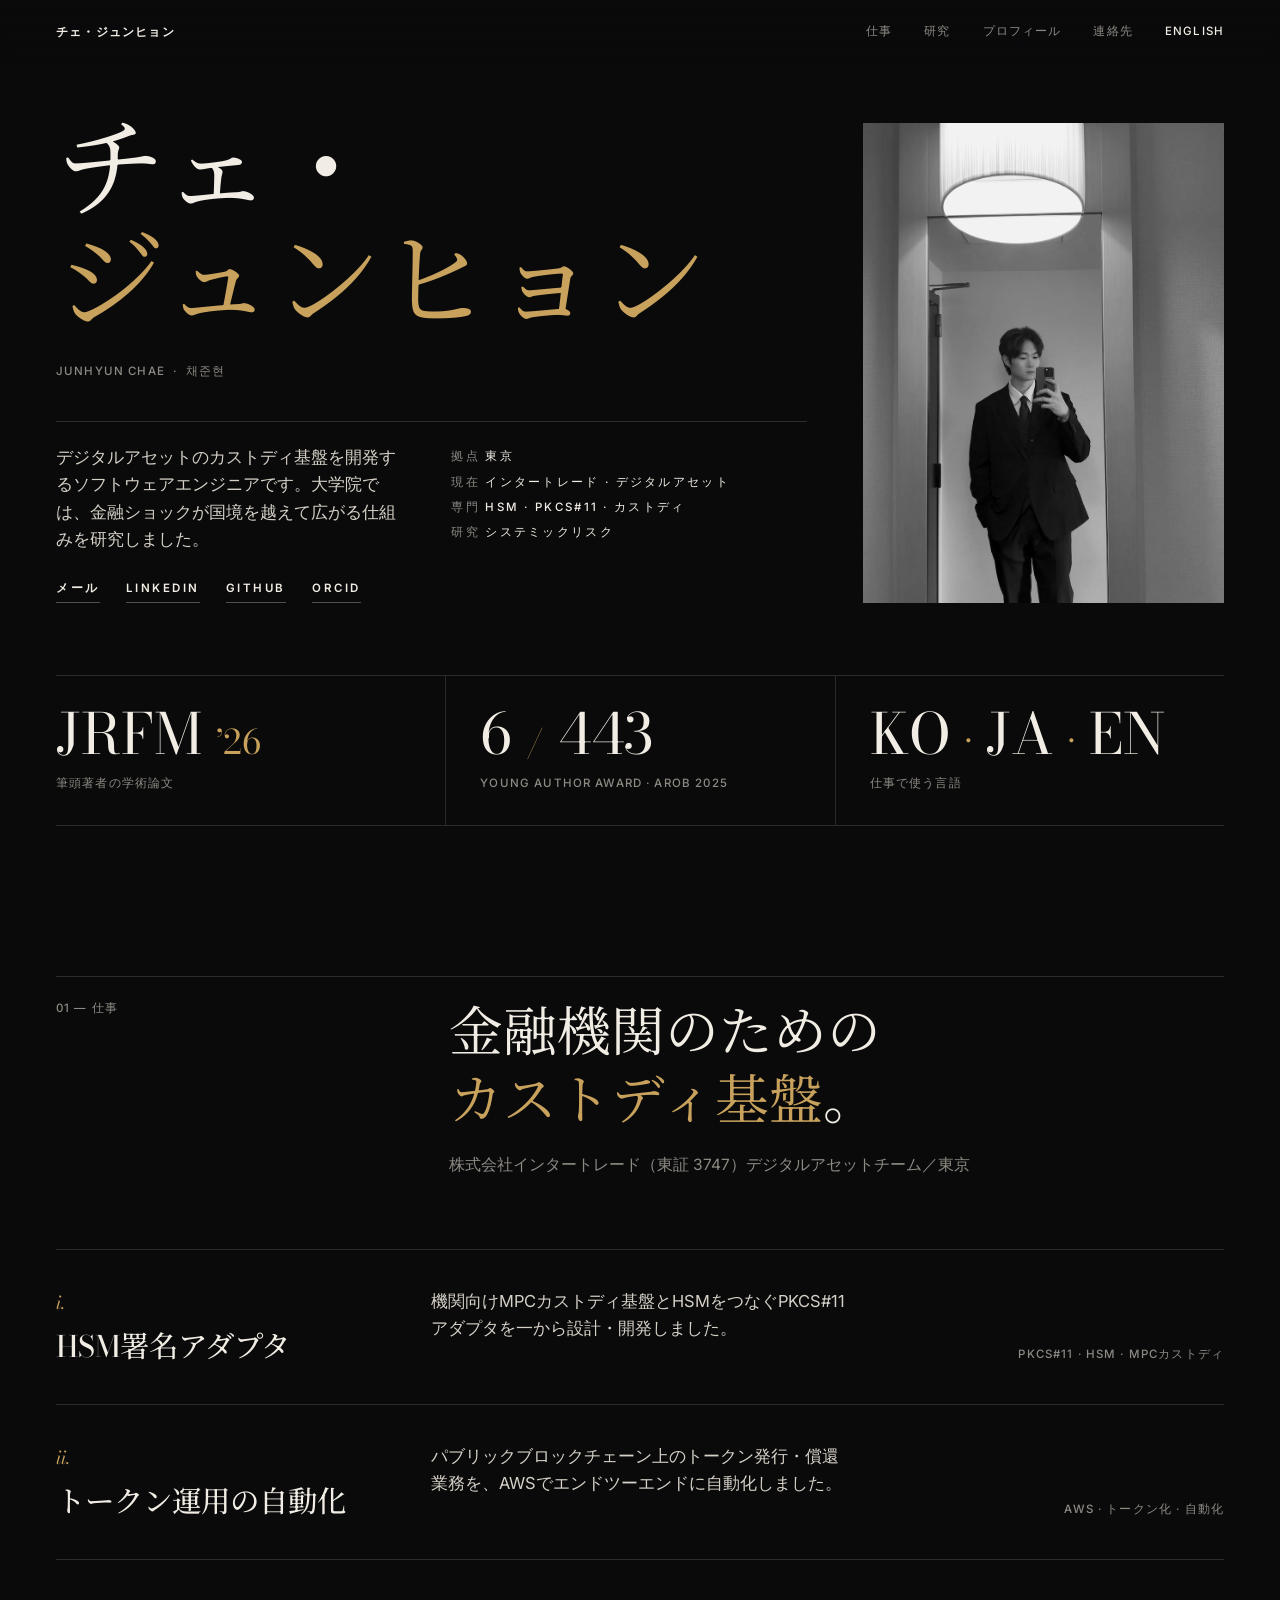
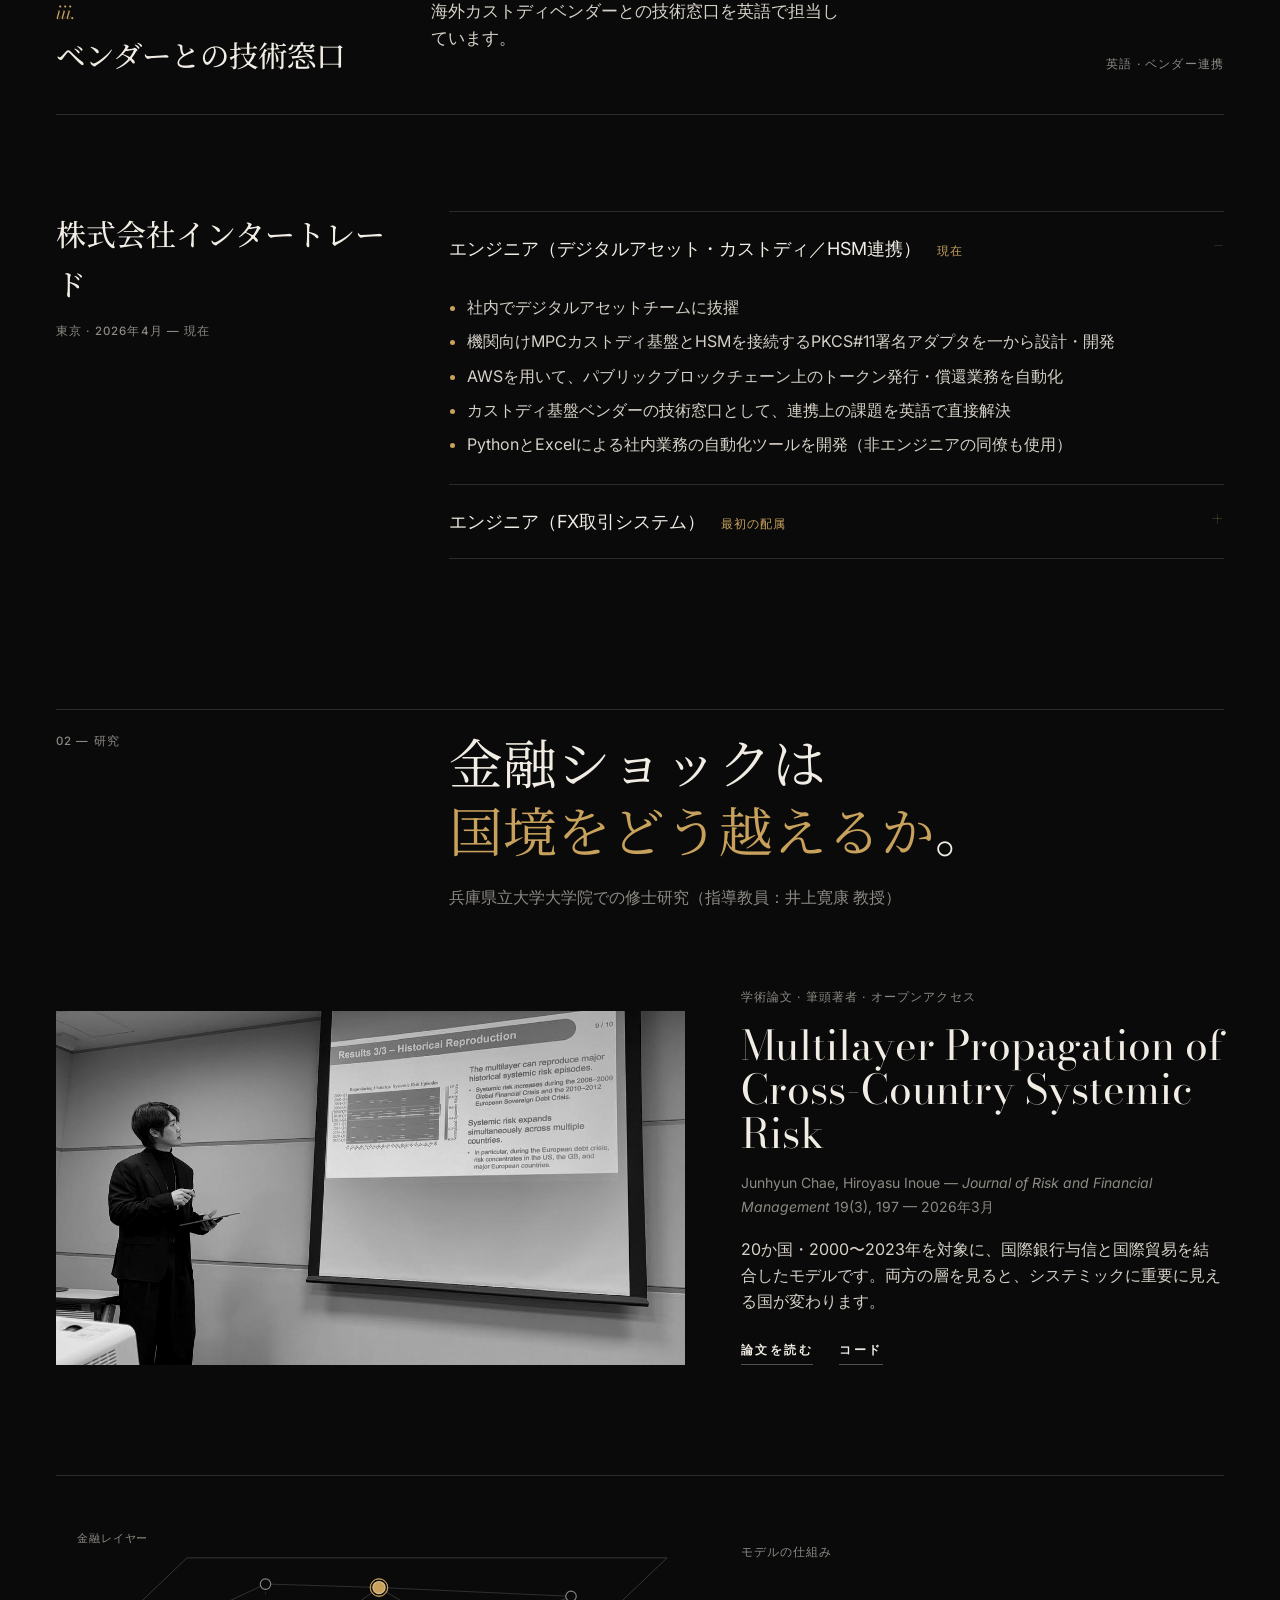
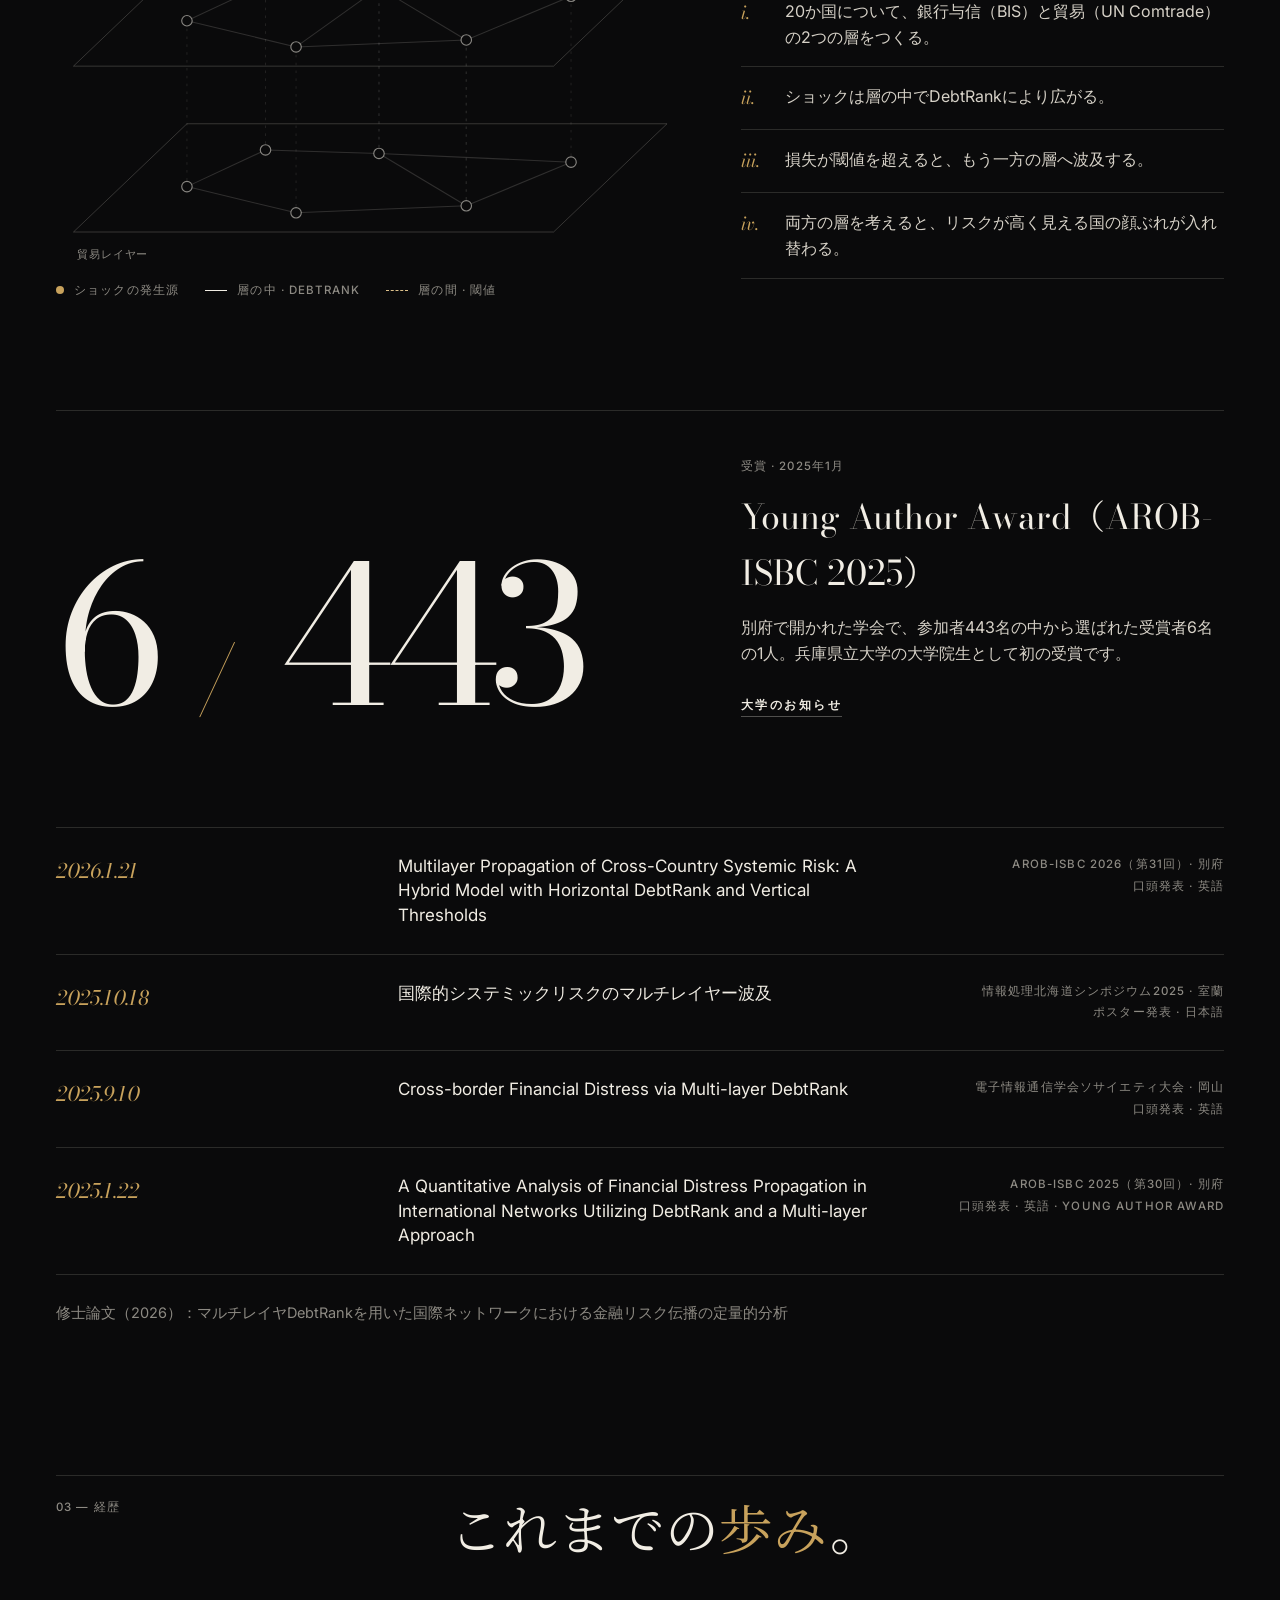
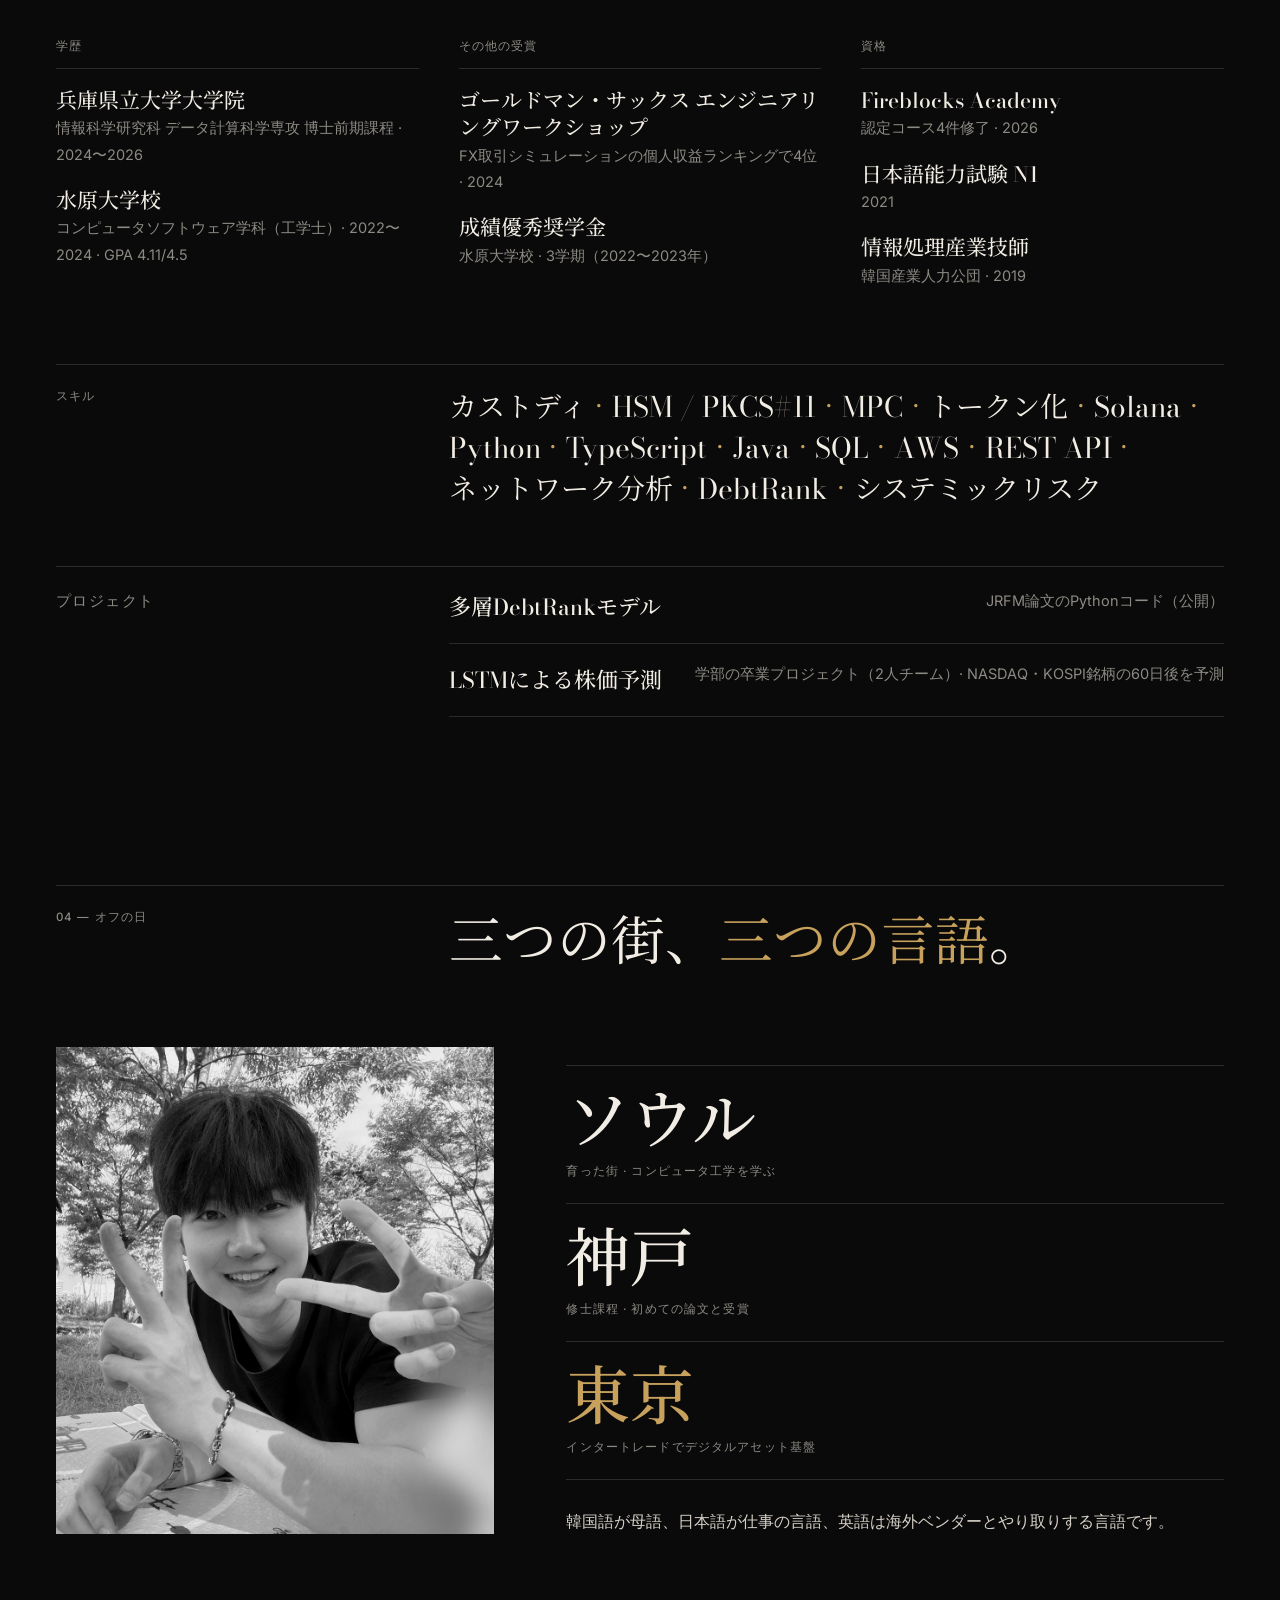
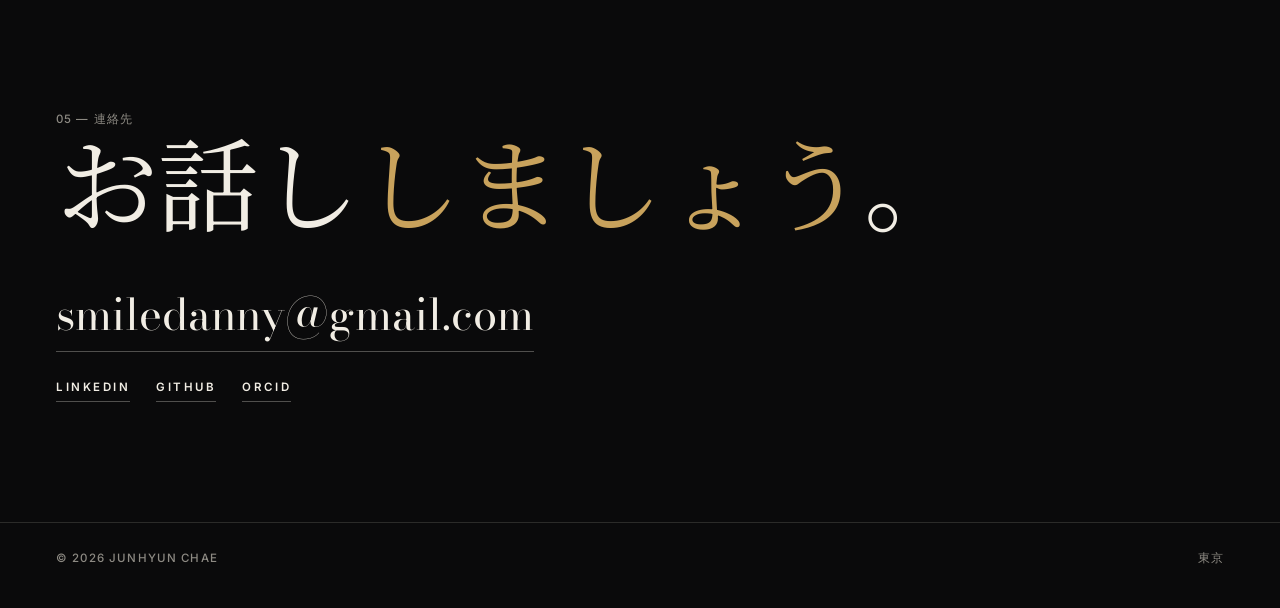
==== commit 803ca403: "Personal site" ====
--- a/ja/index.html
+++ b/ja/index.html
@@ -16,7 +16,7 @@
   <link rel="preconnect" href="https://fonts.googleapis.com">
   <link rel="preconnect" href="https://fonts.gstatic.com" crossorigin>
   <link rel="stylesheet" href="https://fonts.googleapis.com/css2?family=Bodoni+Moda:ital,opsz,wght@0,6..96,400;0,6..96,500;1,6..96,400&amp;family=Noto+Serif+JP:wght@400;500;600&amp;family=Inter:wght@400;500;600&amp;display=swap">
-  <link rel="stylesheet" href="../assets/style.css?v=12">
+  <link rel="stylesheet" href="../assets/style.css">
   <script type="application/ld+json">
   {
     "@context": "https://schema.org",
@@ -95,7 +95,7 @@
         <ol class="rows">
           <li>
             <div><span class="ix">i.</span><h3>HSM署名アダプタ</h3></div>
-            <p>機関向けMPCカストディ基盤とHSMをつなぐPKCS#11アダプタを一から設計・開発し、実運用に導入しました。</p>
+            <p>機関向けMPCカストディ基盤とHSMをつなぐPKCS#11アダプタを一から設計・開発しました。</p>
             <span class="caps">PKCS#11 · HSM · MPCカストディ</span>
           </li>
           <li>
@@ -105,7 +105,7 @@
           </li>
           <li>
             <div><span class="ix">iii.</span><h3>ベンダーとの技術窓口</h3></div>
-            <p>海外カストディベンダーとの技術窓口を英語で担当しています。事業者の評価、NDA・契約レビューの支援、金融機関との橋渡しも行います。</p>
+            <p>海外カストディベンダーとの技術窓口を英語で担当しています。</p>
             <span class="caps">英語 · ベンダー連携</span>
           </li>
         </ol>
@@ -120,18 +120,17 @@
               <summary>エンジニア（デジタルアセット・カストディ／HSM連携） <span class="caps">現在</span></summary>
               <ul>
                 <li>社内でデジタルアセットチームに抜擢</li>
-                <li>機関向けMPCカストディ基盤とHSMを接続するPKCS#11署名アダプタを一から設計・開発し、実運用に導入</li>
+                <li>機関向けMPCカストディ基盤とHSMを接続するPKCS#11署名アダプタを一から設計・開発</li>
                 <li>AWSを用いて、パブリックブロックチェーン上のトークン発行・償還業務を自動化</li>
                 <li>カストディ基盤ベンダーの技術窓口として、連携上の課題を英語で直接解決</li>
-                <li>カストディ事業者の調査・評価、NDA・契約書レビューの支援、事業者と金融機関の橋渡し</li>
-                <li>PythonとExcelによる社内業務の自動化ツールを開発（非エンジニアの同僚も使うコスト照合ツールなど）</li>
+                <li>PythonとExcelによる社内業務の自動化ツールを開発（非エンジニアの同僚も使用）</li>
               </ul>
             </details>
             <details>
               <summary>エンジニア（FX取引システム） <span class="caps">最初の配属</span></summary>
               <ul>
                 <li>FX取引システムの開発・保守。データベース障害時にも顧客の取引を継続させるための障害テストなど</li>
-                <li>レート取得ツールのPythonリファクタリングと、顧客向けレート取得アプリの開発</li>
+                <li>レート取得ツールのPythonリファクタリングと、レート取得アプリの開発</li>
               </ul>
             </details>
           </div>
@@ -273,7 +272,7 @@
         </div>
         <div class="skills">
           <span class="caps">スキル</span>
-          <p><span class="nw">カストディ</span><i>·</i><span class="nw">HSM / PKCS#11</span><i>·</i><span class="nw">MPC</span><i>·</i><span class="nw">トークン化</span><i>·</i><span class="nw">Solana</span><i>·</i><span class="nw">Python</span><i>·</i><span class="nw">TypeScript</span><i>·</i><span class="nw">Java</span><i>·</i><span class="nw">SQL</span><i>·</i><span class="nw">AWS</span><i>·</i><span class="nw">REST API</span><i>·</i><span class="nw">ネットワーク分析</span><i>·</i><span class="nw">DebtRank</span><i>·</i><span class="nw">システミックリスク</span></p>
+          <p><span>カストディ</span> <i>·</i> <span>HSM / PKCS#11</span> <i>·</i> <span>MPC</span> <i>·</i> <span>トークン化</span> <i>·</i> <span>Solana</span> <i>·</i> <span>Python</span> <i>·</i> <span>TypeScript</span> <i>·</i> <span>Java</span> <i>·</i> <span>SQL</span> <i>·</i> <span>AWS</span> <i>·</i> <span>REST API</span> <i>·</i> <span>ネットワーク分析</span> <i>·</i> <span>DebtRank</span> <i>·</i> <span>システミックリスク</span></p>
         </div>
         <div class="projects">
           <span class="caps">プロジェクト</span>
--- a/assets/style.css
+++ b/assets/style.css
@@ -3,7 +3,6 @@
   --ink: #f1ede4;
   --text: #d6d1c7;
   --mute: #8d8a83;
-  --dim: #55534e;
   --line: rgba(241, 237, 228, 0.14);
   --line-2: rgba(241, 237, 228, 0.3);
   --gold: #c8a25c;
@@ -47,6 +46,10 @@
   text-decoration: none;
 }
 
+figure {
+  margin: 0;
+}
+
 .page {
   max-width: 1440px;
   margin: 0 auto;
@@ -60,7 +63,15 @@
   color: var(--mute);
 }
 
-/* Top bar */
+:lang(ja) .caps {
+  letter-spacing: 0.1em;
+}
+
+:lang(ja) i {
+  font-style: normal;
+}
+
+/* Header */
 .bar {
   position: sticky;
   top: 0;
@@ -103,7 +114,12 @@
   color: var(--ink);
 }
 
-/* Photos: black and white, colour on hover, never cropped */
+:lang(ja) .bar .name,
+:lang(ja) .bar nav a {
+  letter-spacing: 0.1em;
+}
+
+/* Photos */
 .bw img {
   width: 100%;
   height: auto;
@@ -113,14 +129,6 @@
 
 .bw:hover img {
   filter: none;
-}
-
-figure {
-  margin: 0;
-}
-
-figcaption {
-  margin-top: 12px;
 }
 
 /* Hero */
@@ -152,10 +160,6 @@
   letter-spacing: -0.01em;
   word-break: keep-all;
   line-break: strict;
-}
-
-:lang(ja) .hero h1 i {
-  font-style: normal;
 }
 
 .hero .alt {
@@ -217,6 +221,7 @@
   border-color: var(--gold);
 }
 
+/* Highlights */
 .facts {
   display: grid;
   grid-template-columns: repeat(3, 1fr);
@@ -239,6 +244,7 @@
   color: var(--ink);
   font-family: var(--serif);
   font-size: clamp(40px, 4.4vw, 60px);
+  font-variation-settings: "opsz" 18;
   line-height: 1;
 }
 
@@ -285,17 +291,13 @@
   letter-spacing: 0;
 }
 
-:lang(ja) i {
-  font-style: normal;
-}
-
 .sub {
   margin: 18px 0 0;
   color: var(--mute);
   font-size: 15.5px;
 }
 
-/* Work rows */
+/* Work */
 .rows {
   margin: 72px 0 0;
   padding: 0;
@@ -325,8 +327,15 @@
   color: var(--ink);
   font-family: var(--serif);
   font-size: clamp(28px, 2.8vw, 40px);
+  font-variation-settings: "opsz" 28;
   font-weight: 400;
   line-height: 1.1;
+}
+
+:lang(ja) .rows h3 {
+  font-size: clamp(24px, 2.3vw, 32px);
+  font-weight: 500;
+  line-height: 1.3;
 }
 
 .rows p {
@@ -354,7 +363,12 @@
   color: var(--ink);
   font-family: var(--serif);
   font-size: 30px;
+  font-variation-settings: "opsz" 28;
   font-weight: 400;
+}
+
+:lang(ja) .exp-org h3 {
+  font-weight: 500;
 }
 
 details {
@@ -425,6 +439,7 @@
   color: var(--ink);
   font-family: var(--serif);
   font-size: clamp(32px, 3.2vw, 48px);
+  font-variation-settings: "opsz" 28;
   font-weight: 400;
   line-height: 1.08;
 }
@@ -511,7 +526,7 @@
   border-top: 1px dashed var(--gold-2);
 }
 
-/* Animated network, monochrome with a gold shock */
+/* Network diagram */
 .net {
   display: block;
   width: 100%;
@@ -613,7 +628,7 @@
   100% { transform: scale(5); opacity: 0; }
 }
 
-/* Award feature */
+/* Award */
 .award {
   display: grid;
   grid-template-columns: 1.3fr 1fr;
@@ -629,6 +644,7 @@
   color: var(--ink);
   font-family: var(--serif);
   font-size: clamp(110px, 15vw, 240px);
+  font-variation-settings: "opsz" 18;
   line-height: 0.85;
   letter-spacing: -0.04em;
 }
@@ -644,6 +660,7 @@
   color: var(--ink);
   font-family: var(--serif);
   font-size: 34px;
+  font-variation-settings: "opsz" 28;
   font-weight: 400;
 }
 
@@ -671,6 +688,7 @@
   color: var(--gold);
   font-family: var(--serif);
   font-size: 20px;
+  font-variation-settings: "opsz" 28;
   font-style: italic;
 }
 
@@ -729,8 +747,13 @@
   color: var(--ink);
   font-family: var(--serif);
   font-size: 21px;
+  font-variation-settings: "opsz" 28;
   font-weight: 400;
   line-height: 1.3;
+}
+
+:lang(ja) .cols b {
+  font-weight: 500;
 }
 
 .cols span {
@@ -755,10 +778,14 @@
   line-height: 1.45;
 }
 
+.skills p span {
+  white-space: nowrap;
+}
+
 .skills p i {
   color: var(--gold);
   font-style: normal;
-  padding: 0 0.25em;
+  padding: 0 0.1em;
 }
 
 .projects {
@@ -790,6 +817,11 @@
   color: var(--ink);
   font-family: var(--serif);
   font-size: 22px;
+  font-variation-settings: "opsz" 28;
+}
+
+:lang(ja) .projects a {
+  font-weight: 500;
 }
 
 .projects a:hover {
@@ -801,7 +833,7 @@
   font-size: 14.5px;
 }
 
-/* Journey */
+/* Off the clock */
 .journey {
   display: grid;
   grid-template-columns: 0.8fr 1.2fr;
@@ -830,7 +862,12 @@
   color: var(--ink);
   font-family: var(--serif);
   font-size: clamp(44px, 5vw, 72px);
+  font-variation-settings: "opsz" 28;
   line-height: 1;
+}
+
+:lang(ja) .route .city {
+  font-weight: 500;
 }
 
 .route li:last-child .city {
@@ -883,6 +920,7 @@
   color: var(--ink);
   font-family: var(--serif);
   font-size: clamp(26px, 3.4vw, 46px);
+  font-variation-settings: "opsz" 28;
   border-bottom: 1px solid var(--line-2);
   transition: color 0.2s ease, border-color 0.2s ease;
 }
@@ -901,7 +939,6 @@
   border-top: 1px solid var(--line);
 }
 
-/* Responsive */
 @media (max-width: 1080px) {
   :root {
     --pad: 36px;
@@ -1043,44 +1080,3 @@
     color: #000;
   }
 }
-
-/* Optical size: sturdier hairlines for numbers and mid-size headings */
-.award .big,
-.facts .n {
-  font-variation-settings: "opsz" 18;
-}
-
-.paper h3,
-.award h3,
-.rows h3,
-.exp-org h3,
-.cols b,
-.projects a,
-.talks .when,
-.route .city,
-.contact .mail {
-  font-variation-settings: "opsz" 28;
-}
-
-.nw {
-  white-space: nowrap;
-}
-
-:lang(ja) .caps,
-:lang(ja) .bar .name,
-:lang(ja) .bar nav a {
-  letter-spacing: 0.1em;
-}
-
-:lang(ja) .rows h3,
-:lang(ja) .cols b,
-:lang(ja) .exp-org h3,
-:lang(ja) .projects a,
-:lang(ja) .route .city {
-  font-weight: 500;
-}
-
-:lang(ja) .rows h3 {
-  font-size: clamp(24px, 2.3vw, 32px);
-  line-height: 1.3;
-}
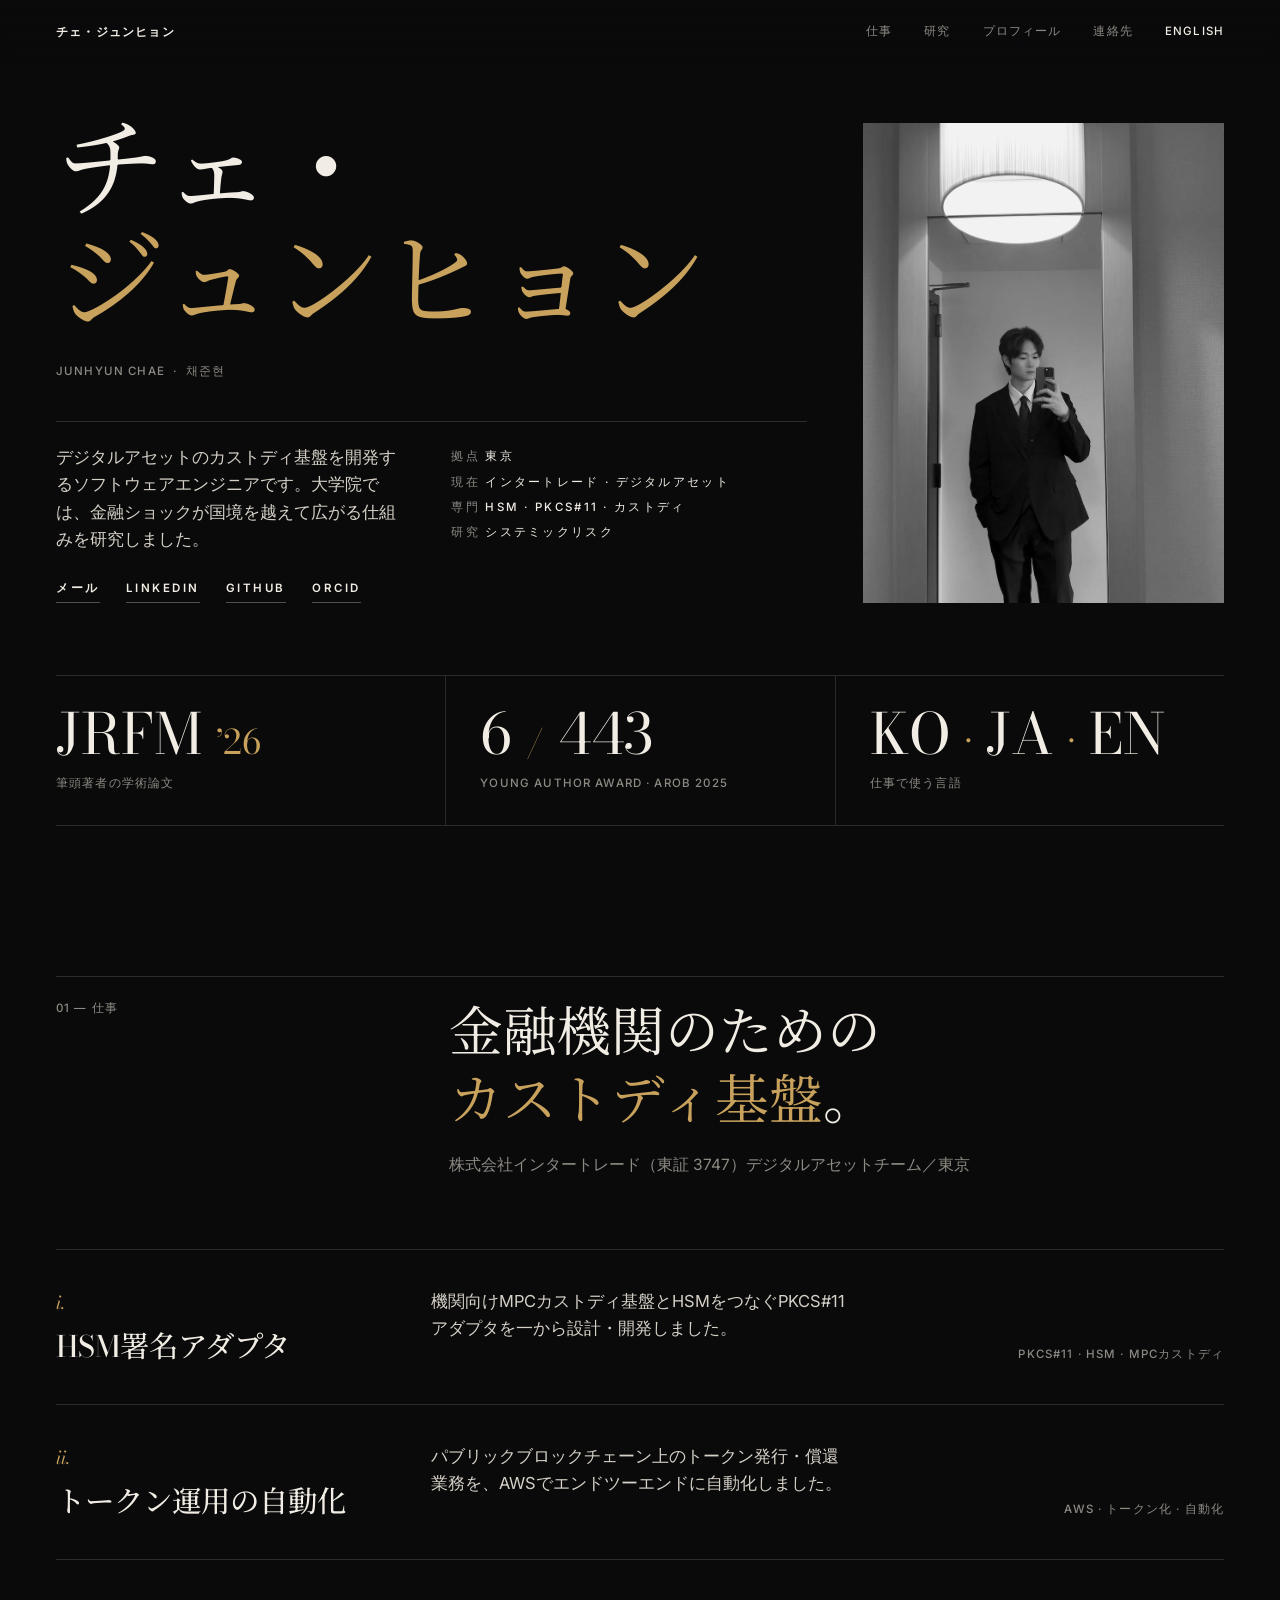
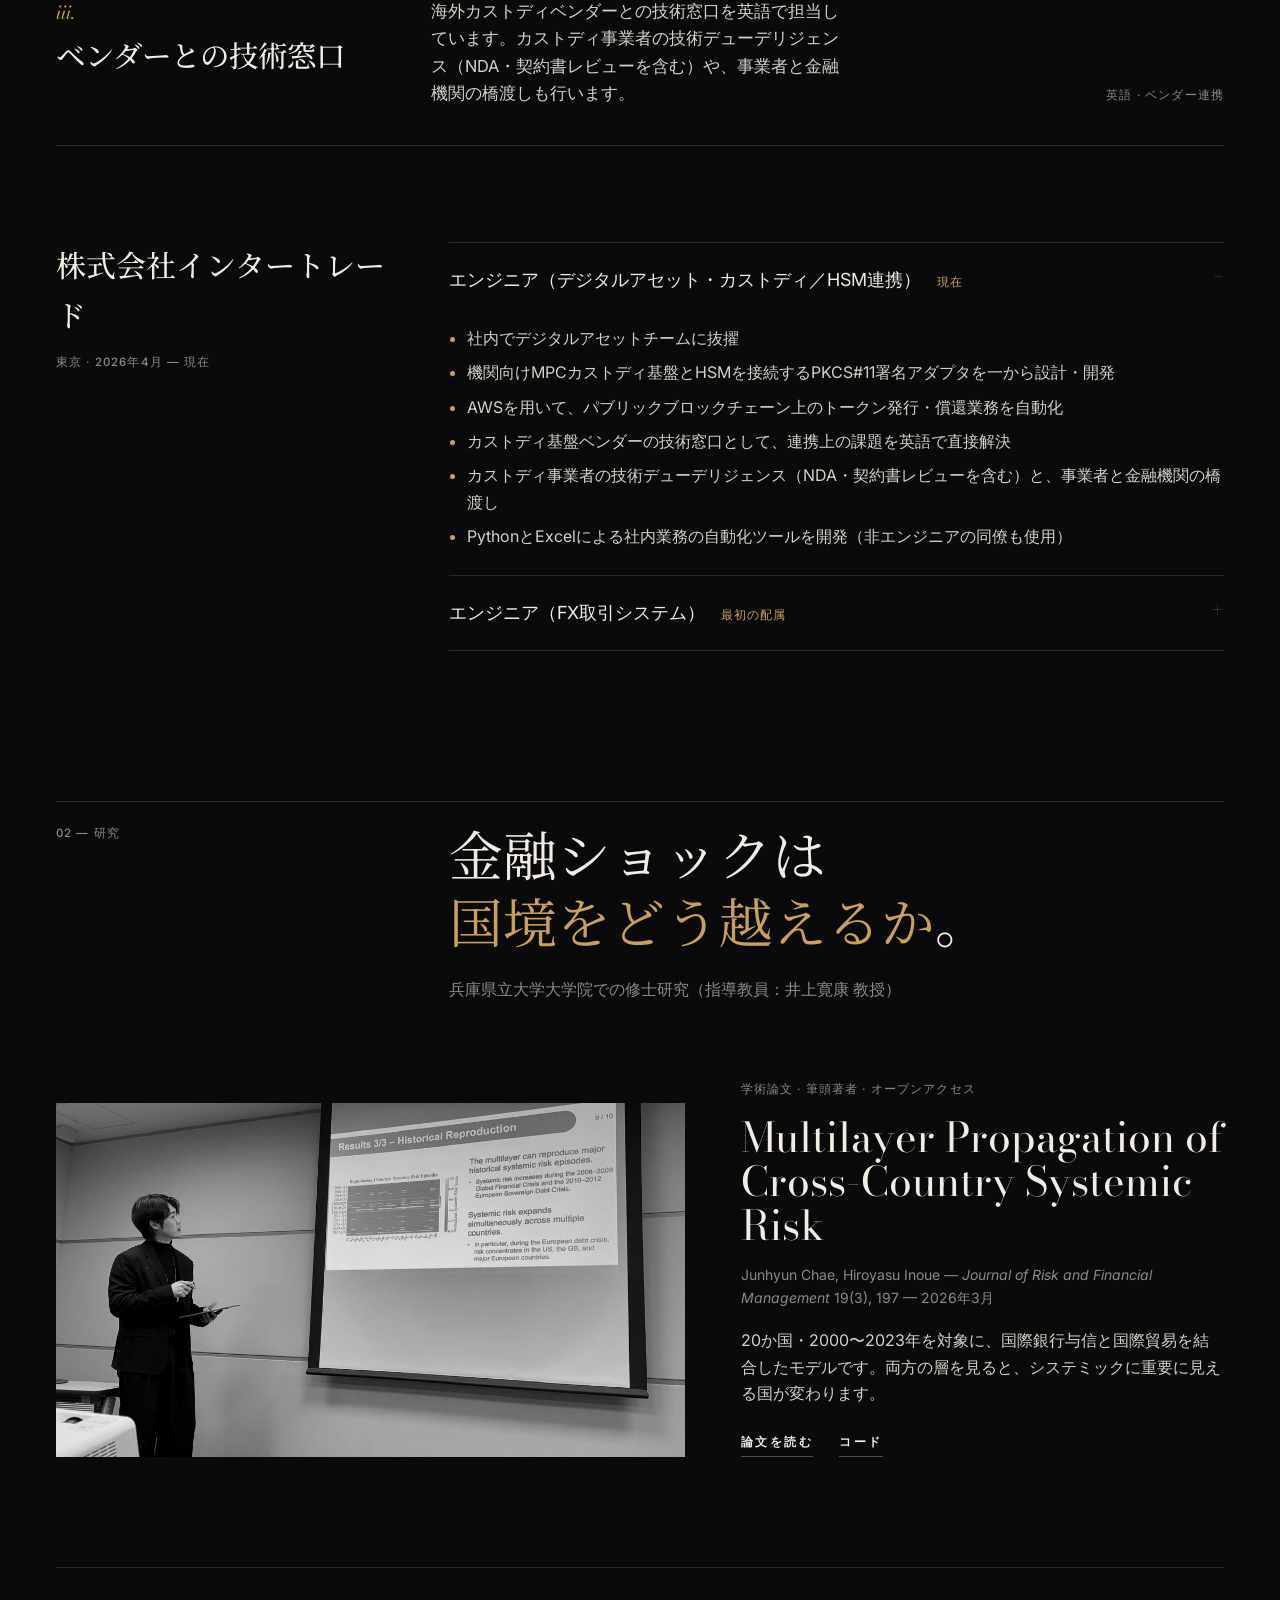
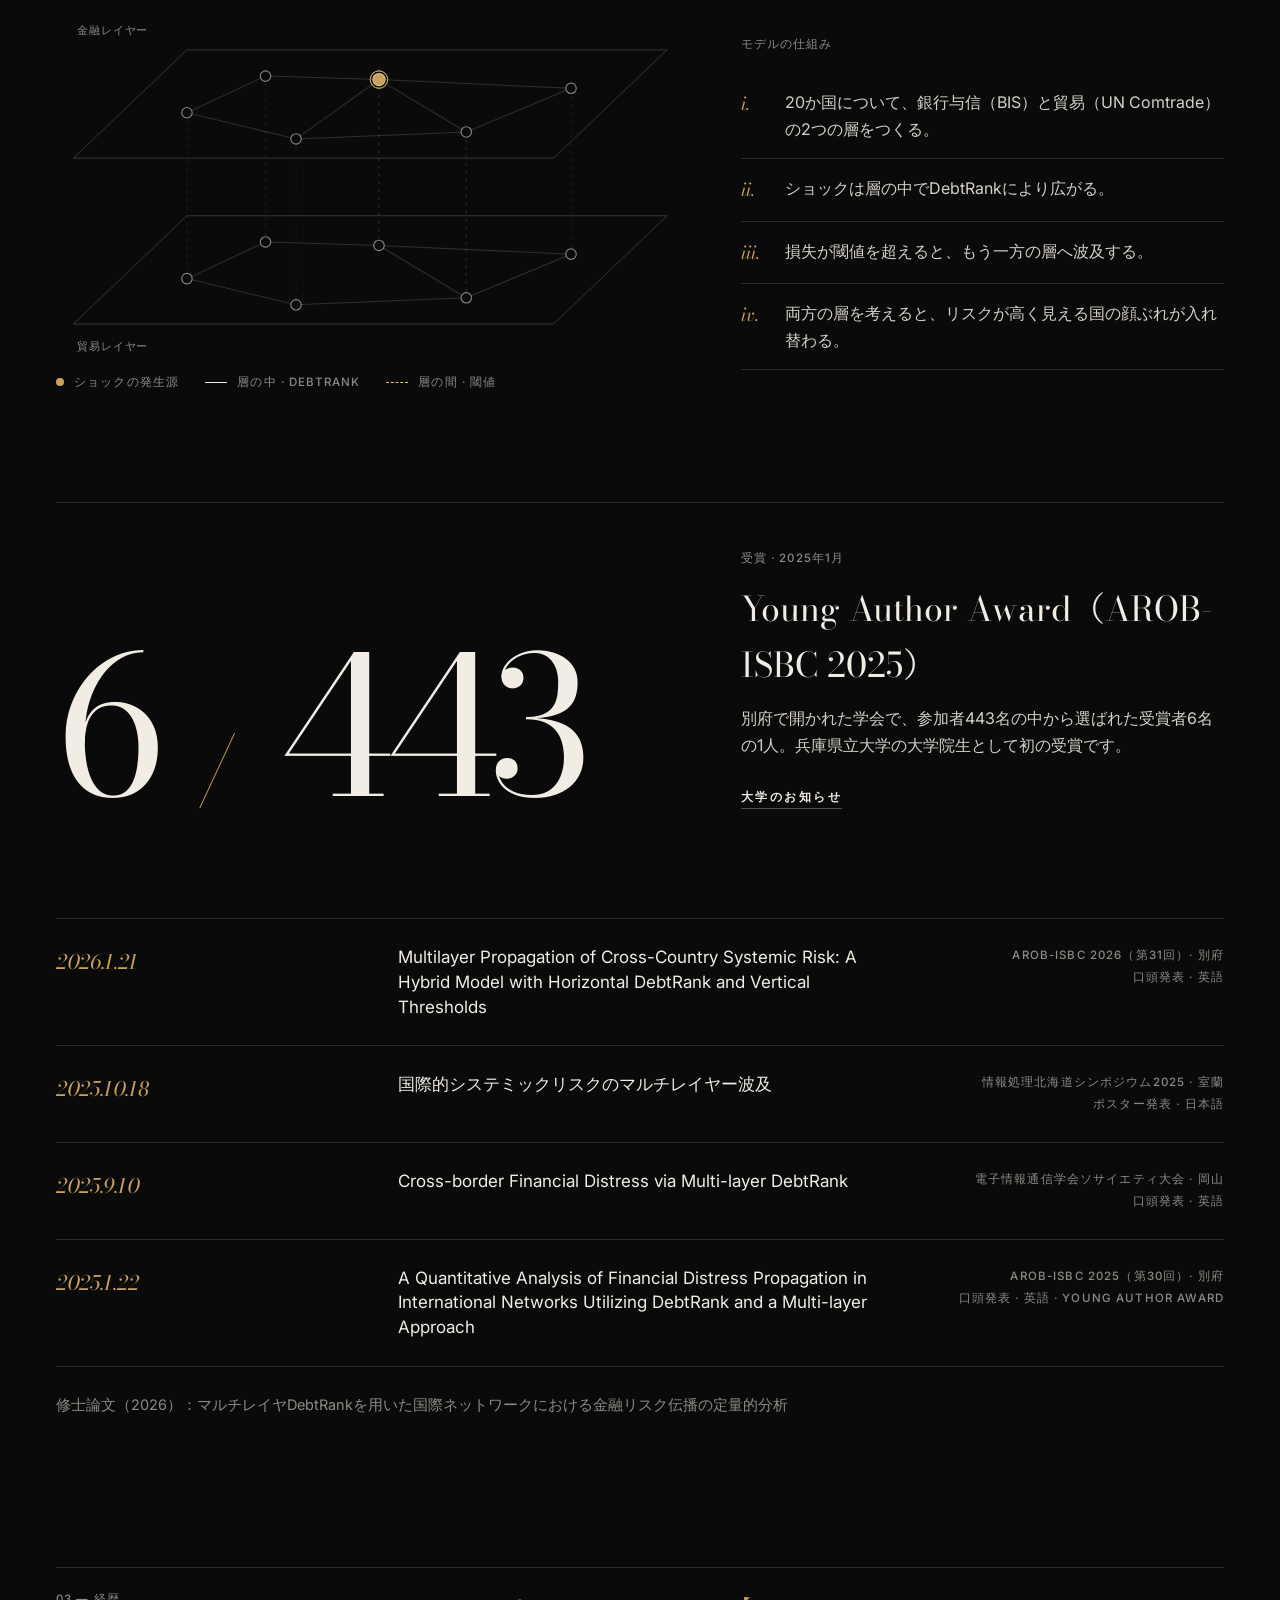
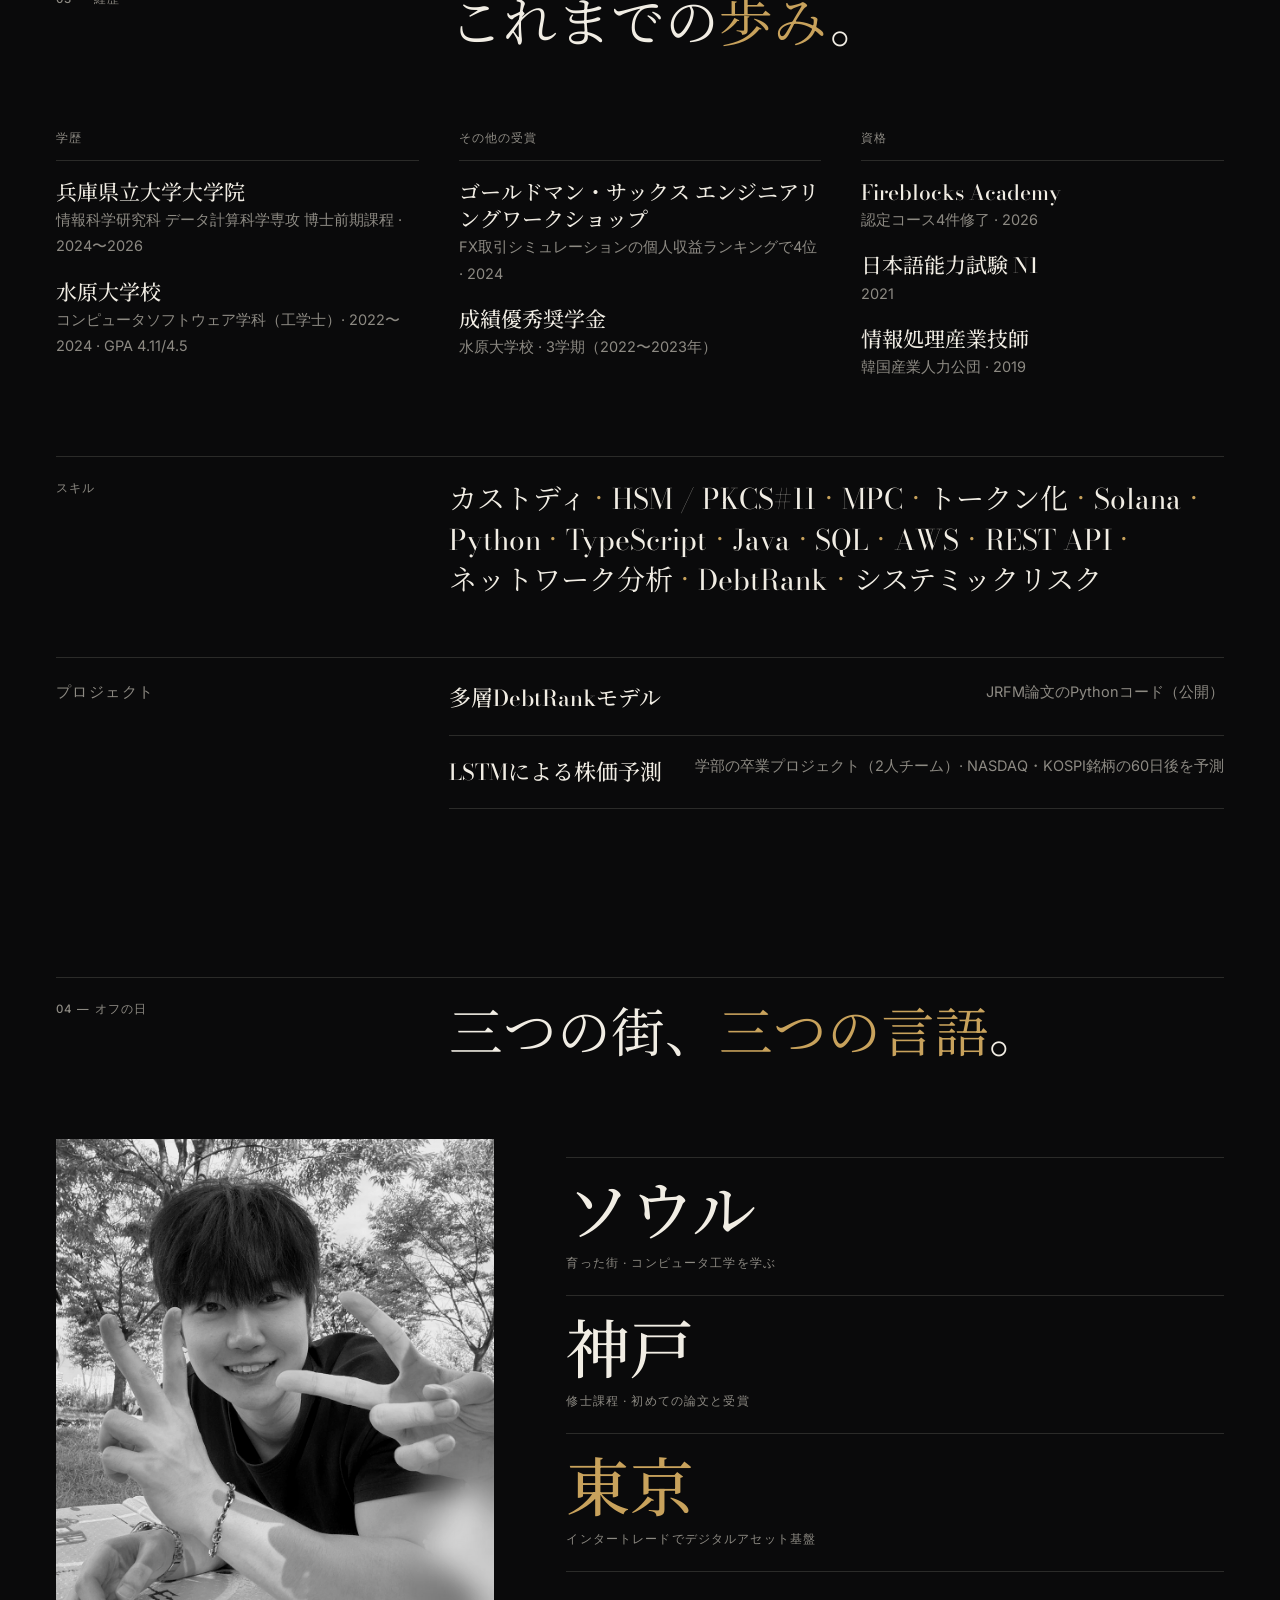
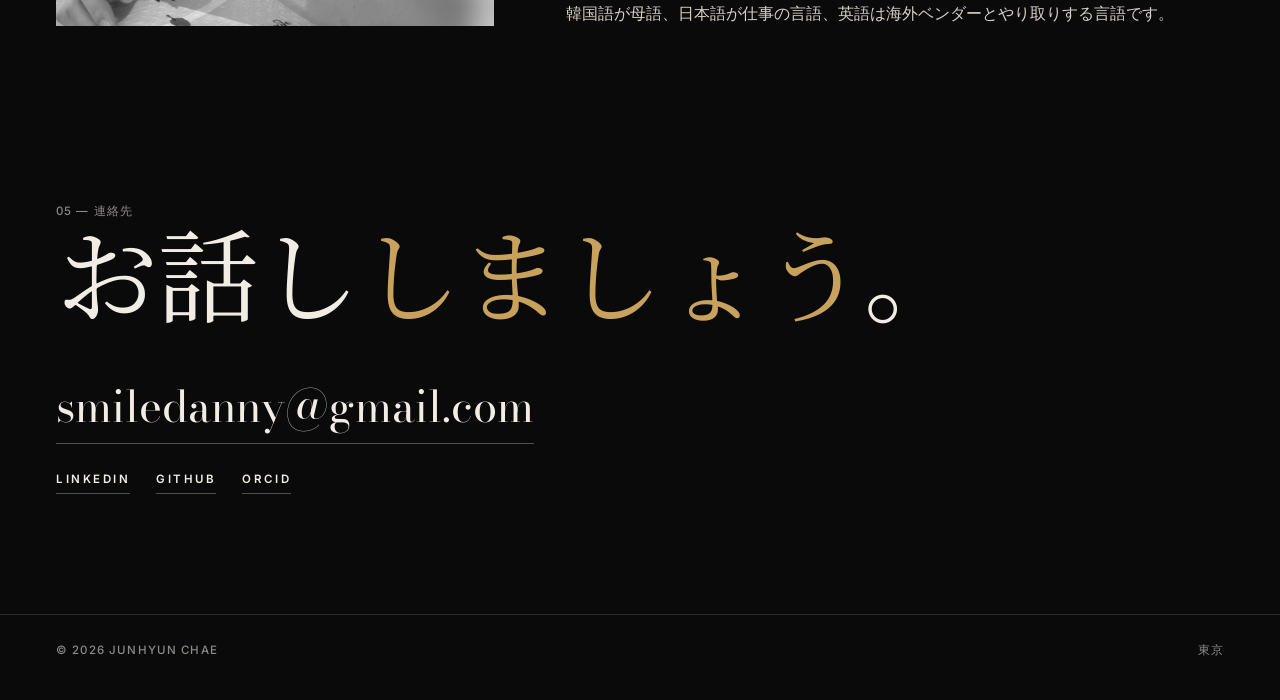
==== commit fb8558fc: "Add vendor due diligence and financial institution lines" ====
--- a/ja/index.html
+++ b/ja/index.html
@@ -105,7 +105,7 @@
           </li>
           <li>
             <div><span class="ix">iii.</span><h3>ベンダーとの技術窓口</h3></div>
-            <p>海外カストディベンダーとの技術窓口を英語で担当しています。</p>
+            <p>海外カストディベンダーとの技術窓口を英語で担当しています。カストディ事業者の技術デューデリジェンス（NDA・契約書レビューを含む）や、事業者と金融機関の橋渡しも行います。</p>
             <span class="caps">英語 · ベンダー連携</span>
           </li>
         </ol>
@@ -123,6 +123,7 @@
                 <li>機関向けMPCカストディ基盤とHSMを接続するPKCS#11署名アダプタを一から設計・開発</li>
                 <li>AWSを用いて、パブリックブロックチェーン上のトークン発行・償還業務を自動化</li>
                 <li>カストディ基盤ベンダーの技術窓口として、連携上の課題を英語で直接解決</li>
+                <li>カストディ事業者の技術デューデリジェンス（NDA・契約書レビューを含む）と、事業者と金融機関の橋渡し</li>
                 <li>PythonとExcelによる社内業務の自動化ツールを開発（非エンジニアの同僚も使用）</li>
               </ul>
             </details>
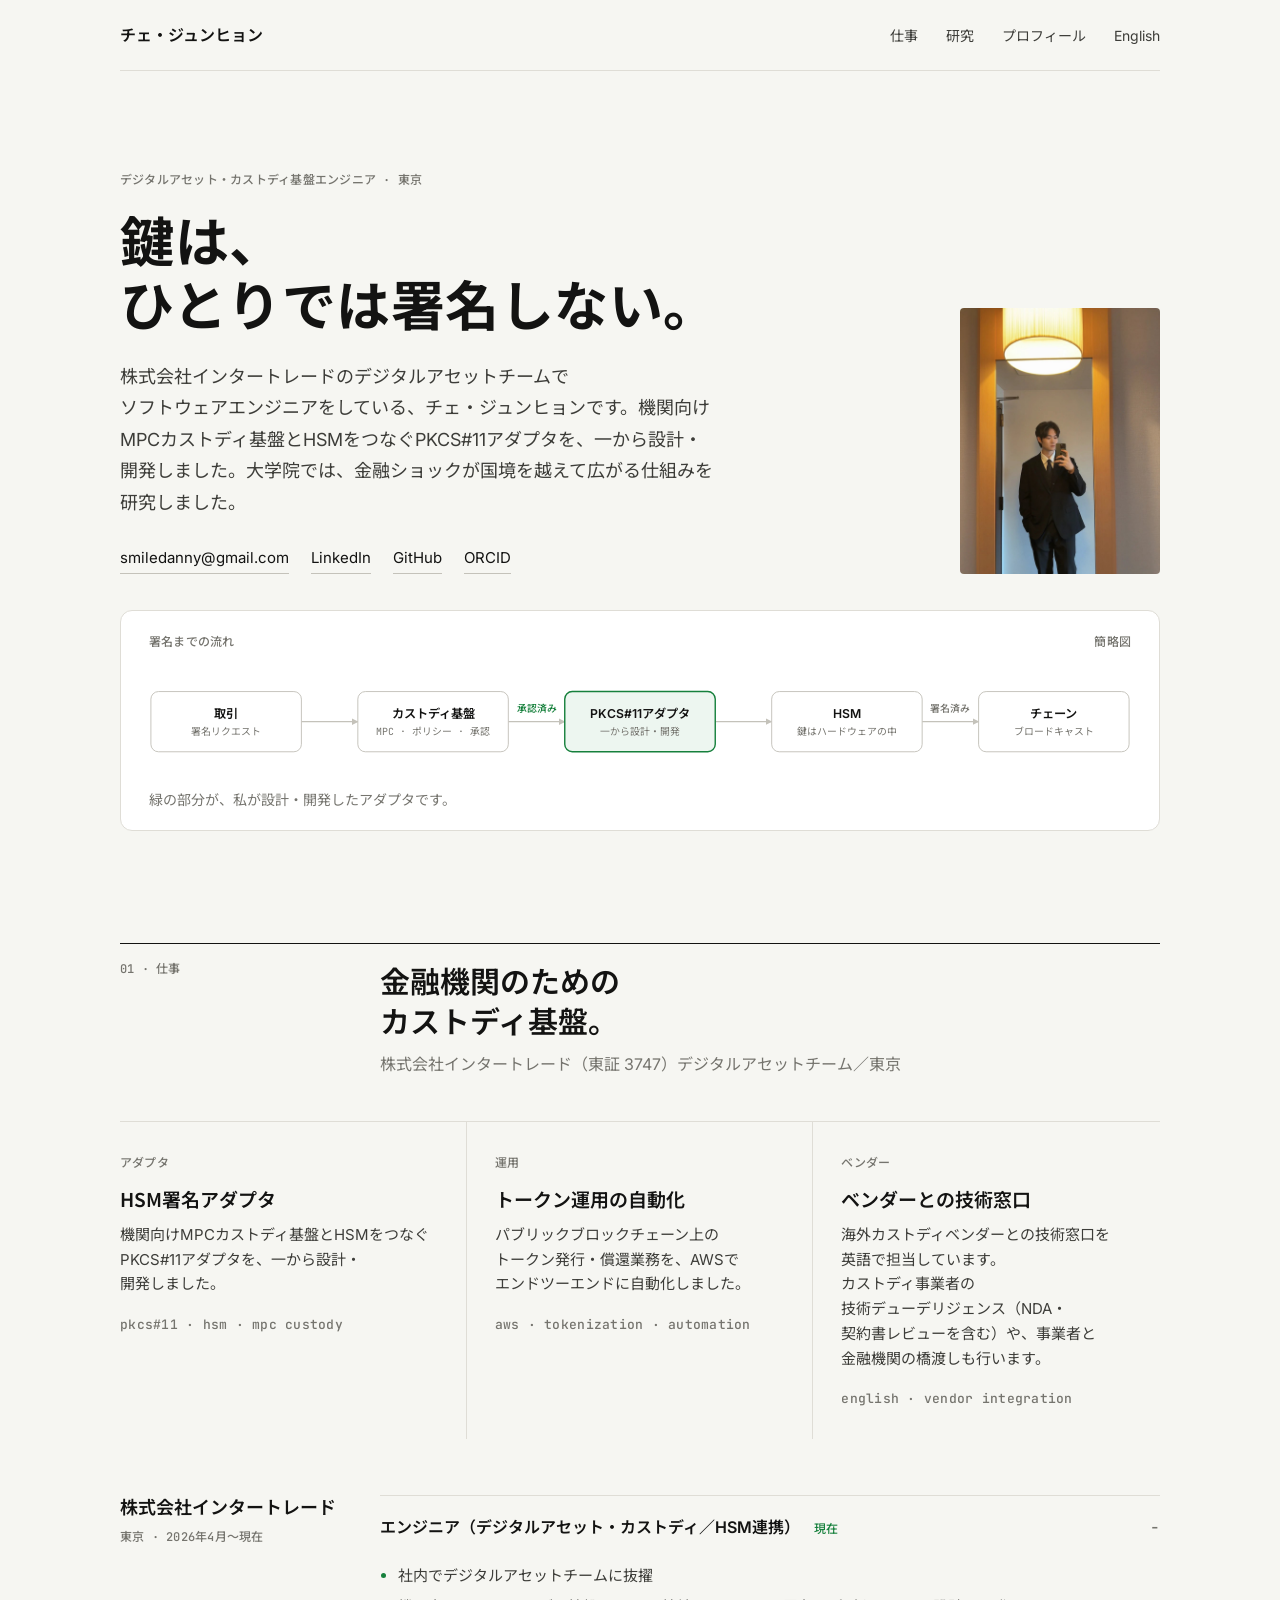
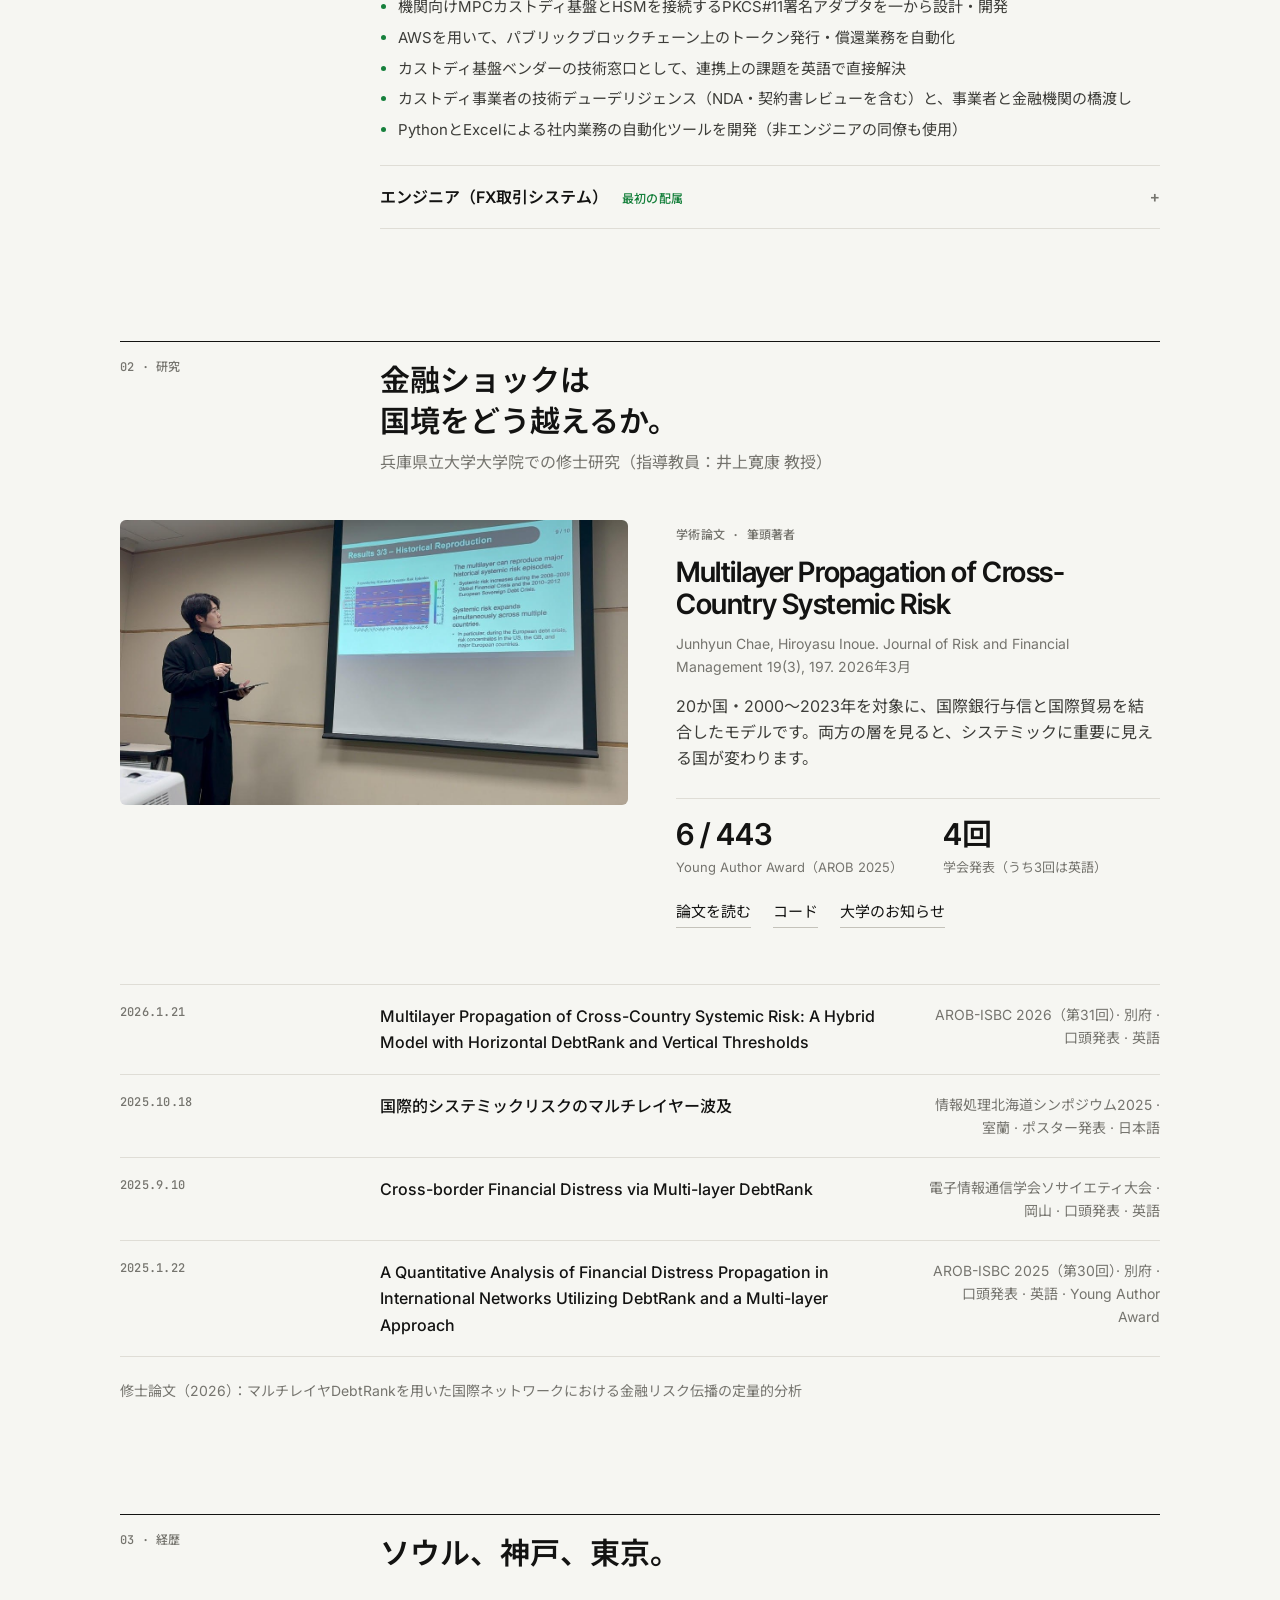
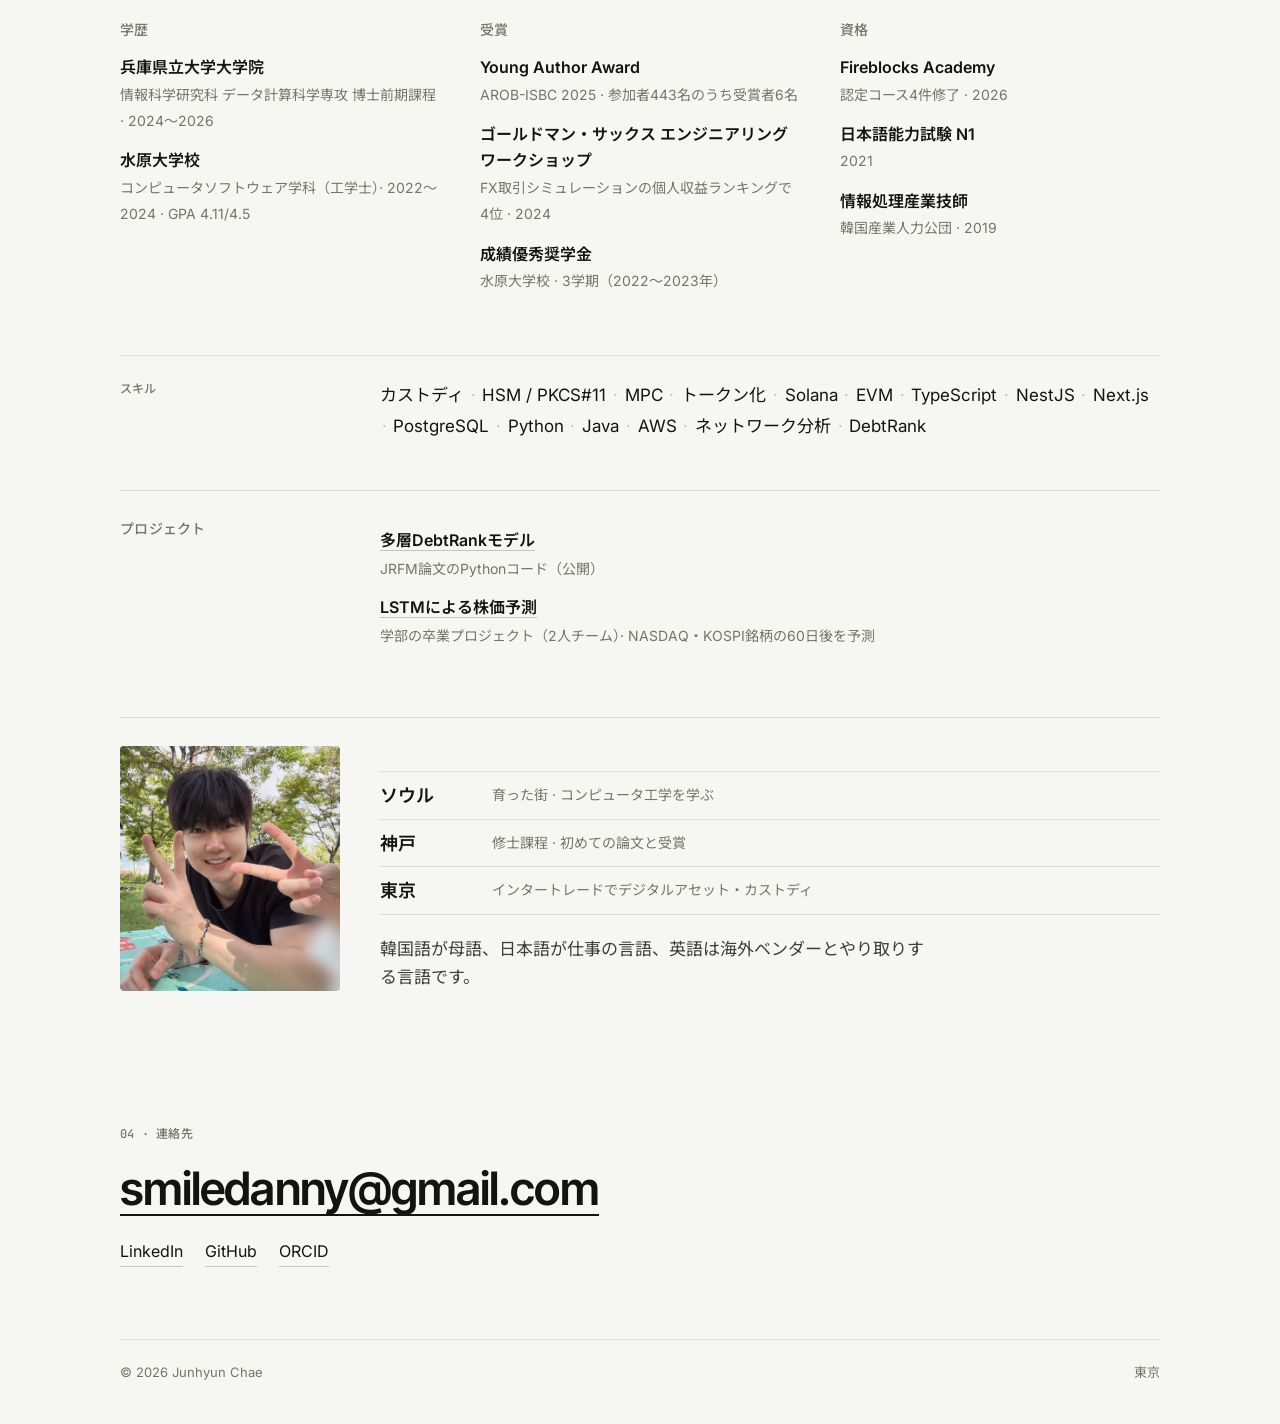
==== commit 4533a085: "Redesign in a light system style" ====
--- a/ja/index.html
+++ b/ja/index.html
@@ -3,10 +3,10 @@
 <head>
   <meta charset="utf-8">
   <meta name="viewport" content="width=device-width, initial-scale=1">
-  <title>チェ・ジュンヒョン（Junhyun Chae）｜デジタルアセット基盤エンジニア</title>
+  <title>チェ・ジュンヒョン（Junhyun Chae）｜デジタルアセット・カストディ基盤エンジニア</title>
   <meta name="description" content="東京で金融機関向けのデジタルアセット・カストディ基盤（HSMによる鍵管理、トークン運用）を開発するソフトウェアエンジニア。国際金融ネットワークのシステミックリスク研究で筆頭著者論文があります。">
-  <meta name="theme-color" content="#0a0a0b">
-  <meta property="og:title" content="チェ・ジュンヒョン（Junhyun Chae）｜デジタルアセット基盤エンジニア">
+  <meta name="theme-color" content="#f6f6f2">
+  <meta property="og:title" content="チェ・ジュンヒョン（Junhyun Chae）｜デジタルアセット・カストディ基盤エンジニア">
   <meta property="og:description" content="金融機関向けのカストディ基盤を開発するソフトウェアエンジニア。システミックリスク研究でJRFM筆頭著者論文。">
   <meta property="og:type" content="profile">
   <meta property="og:image" content="https://junhyun-chae.github.io/assets/img/portrait.jpg">
@@ -15,8 +15,8 @@
   <link rel="icon" href="../assets/favicon.svg" type="image/svg+xml">
   <link rel="preconnect" href="https://fonts.googleapis.com">
   <link rel="preconnect" href="https://fonts.gstatic.com" crossorigin>
-  <link rel="stylesheet" href="https://fonts.googleapis.com/css2?family=Bodoni+Moda:ital,opsz,wght@0,6..96,400;0,6..96,500;1,6..96,400&amp;family=Noto+Serif+JP:wght@400;500;600&amp;family=Inter:wght@400;500;600&amp;display=swap">
-  <link rel="stylesheet" href="../assets/style.css">
+  <link rel="stylesheet" href="https://fonts.googleapis.com/css2?family=Inter:wght@400;500;600&amp;family=Inter+Tight:wght@500;600&amp;family=JetBrains+Mono:wght@400;500&amp;family=Noto+Sans+JP:wght@400;500;700&amp;display=swap">
+  <link rel="stylesheet" href="../assets/style.css?v=c1">
   <script type="application/ld+json">
   {
     "@context": "https://schema.org",
@@ -46,10 +46,9 @@
     <header class="bar">
       <a class="name" href="#top">チェ・ジュンヒョン</a>
       <nav aria-label="メイン">
-        <a class="hide-sm" href="#work">仕事</a>
-        <a class="hide-sm" href="#research">研究</a>
-        <a class="hide-sm" href="#about">プロフィール</a>
-        <a class="hide-sm" href="#contact">連絡先</a>
+        <a href="#work">仕事</a>
+        <a href="#research">研究</a>
+        <a href="#about">プロフィール</a>
         <a class="lang" href="../" lang="en" hreflang="en">English</a>
       </nav>
     </header>
@@ -57,67 +56,146 @@
     <main id="top">
       <section class="hero">
         <div>
-          <h1>チェ・<br><i>ジュンヒョン</i></h1>
-          <p class="alt caps"><span lang="en">Junhyun Chae</span> &nbsp;·&nbsp; <span lang="ko">채준현</span></p>
-          <div class="intro">
-            <div>
-              <p>デジタルアセットのカストディ基盤を開発するソフトウェアエンジニアです。大学院では、金融ショックが国境を越えて広がる仕組みを研究しました。</p>
-              <div class="links">
-                <a href="mailto:smiledanny@gmail.com">メール</a>
-                <a href="https://www.linkedin.com/in/junhyun-chae-654414443/" rel="me">LinkedIn</a>
-                <a href="https://github.com/Junhyun-Chae" rel="me">GitHub</a>
-                <a href="https://orcid.org/0009-0007-5531-7071" rel="me">ORCID</a>
-              </div>
-            </div>
-            <div class="meta">拠点 <span>東京</span><br>現在 <span>インタートレード · デジタルアセット</span><br>専門 <span>HSM · PKCS#11 · カストディ</span><br>研究 <span>システミックリスク</span></div>
-          </div>
-        </div>
-        <figure class="bw">
+          <p class="mono">デジタルアセット・カストディ基盤エンジニア · 東京</p>
+          <h1>鍵は、<br>ひとりでは署名しない。</h1>
+          <p class="lede">株式会社インタートレードのデジタルアセットチームでソフトウェアエンジニアをしている、チェ・ジュンヒョンです。機関向けMPCカストディ基盤とHSMをつなぐPKCS#11アダプタを、一から設計・開発しました。大学院では、金融ショックが国境を越えて広がる仕組みを研究しました。</p>
+          <p class="line-links">
+            <a href="mailto:smiledanny@gmail.com">smiledanny@gmail.com</a>
+            <a href="https://www.linkedin.com/in/junhyun-chae-654414443/" rel="me">LinkedIn</a>
+            <a href="https://github.com/Junhyun-Chae" rel="me">GitHub</a>
+            <a href="https://orcid.org/0009-0007-5531-7071" rel="me">ORCID</a>
+          </p>
+        </div>
+        <figure>
           <img src="../assets/img/portrait.jpg" width="840" height="1116" alt="スーツ姿で鏡越しに写るチェ・ジュンヒョン" fetchpriority="high">
         </figure>
       </section>
 
-      <section class="facts" aria-label="ハイライト">
-        <div><span class="n">JRFM <i>’26</i></span><span class="caps">筆頭著者の学術論文</span></div>
-        <div><span class="n">6 <i>/</i> 443</span><span class="caps">Young Author Award · AROB 2025</span></div>
-        <div><span class="n">KO <i>·</i> JA <i>·</i> EN</span><span class="caps">仕事で使う言語</span></div>
-      </section>
+      <div class="panel">
+        <div class="panel-head">
+          <span class="mono">署名までの流れ</span>
+          <span class="mono">簡略図</span>
+        </div>
+
+        <svg class="flow" viewBox="-2 0 1044 112" role="img" aria-label="取引はカストディ基盤で承認され、PKCS#11アダプタを通ってHSMで署名され、チェーンに送られます。">
+          <defs>
+            <marker id="arrow" viewBox="0 0 10 10" refX="9" refY="5" markerWidth="6" markerHeight="6" orient="auto-start-reverse"><path class="tip" d="M0 0L10 5L0 10z"/></marker>
+          </defs>
+          <path class="edge" d="M160 56H220" marker-end="url(#arrow)"/>
+          <path class="edge" d="M380 56H440" marker-end="url(#arrow)"/>
+          <path class="edge" d="M600 56H660" marker-end="url(#arrow)"/>
+          <path class="edge" d="M820 56H880" marker-end="url(#arrow)"/>
+          <circle class="token" r="4.5">
+            <animateMotion dur="6s" repeatCount="indefinite" path="M80 56H960"/>
+          </circle>
+
+          <rect class="box" x="0" y="24" width="160" height="64" rx="8"/>
+          <text class="node" x="80" y="52" text-anchor="middle">取引</text>
+          <text class="node-sub" x="80" y="70" text-anchor="middle">署名リクエスト</text>
+
+          <rect class="box" x="220" y="24" width="160" height="64" rx="8"/>
+          <text class="node" x="300" y="52" text-anchor="middle">カストディ基盤</text>
+          <text class="node-sub" x="300" y="70" text-anchor="middle">MPC · ポリシー · 承認</text>
+
+          <rect class="box ok" x="440" y="24" width="160" height="64" rx="8"/>
+          <rect class="pulse" x="440" y="24" width="160" height="64" rx="8">
+            <animate attributeName="stroke-opacity" values="0;0;0.35;0;0" keyTimes="0;0.45;0.5;0.62;1" dur="6s" repeatCount="indefinite"/>
+          </rect>
+          <text class="node" x="520" y="52" text-anchor="middle">PKCS#11アダプタ</text>
+          <text class="node-sub" x="520" y="70" text-anchor="middle">一から設計・開発</text>
+
+          <rect class="box" x="660" y="24" width="160" height="64" rx="8"/>
+          <text class="node" x="740" y="52" text-anchor="middle">HSM</text>
+          <text class="node-sub" x="740" y="70" text-anchor="middle">鍵はハードウェアの中</text>
+
+          <rect class="box" x="880" y="24" width="160" height="64" rx="8"/>
+          <text class="node" x="960" y="52" text-anchor="middle">チェーン</text>
+          <text class="node-sub" x="960" y="70" text-anchor="middle">ブロードキャスト</text>
+
+          <text class="edge-label ok" x="410" y="46" text-anchor="middle">承認済み</text>
+          <text class="edge-label" x="850" y="46" text-anchor="middle">署名済み</text>
+        </svg>
+
+        <svg class="flow-v" viewBox="0 -2 360 408" role="img" aria-label="取引はカストディ基盤で承認され、PKCS#11アダプタを通ってHSMで署名され、チェーンに送られます。">
+          <defs>
+            <marker id="arrow-v" viewBox="0 0 10 10" refX="9" refY="5" markerWidth="6" markerHeight="6" orient="auto-start-reverse"><path class="tip" d="M0 0L10 5L0 10z"/></marker>
+          </defs>
+          <path class="edge" d="M180 52V88" marker-end="url(#arrow-v)"/>
+          <path class="edge" d="M180 140V176" marker-end="url(#arrow-v)"/>
+          <path class="edge" d="M180 228V264" marker-end="url(#arrow-v)"/>
+          <path class="edge" d="M180 316V352" marker-end="url(#arrow-v)"/>
+          <circle class="token" r="4.5">
+            <animateMotion dur="6s" repeatCount="indefinite" path="M180 26V378"/>
+          </circle>
+
+          <rect class="box" x="70" y="0" width="220" height="52" rx="8"/>
+          <text class="node" x="180" y="22" text-anchor="middle">取引</text>
+          <text class="node-sub" x="180" y="39" text-anchor="middle">署名リクエスト</text>
+
+          <rect class="box" x="70" y="88" width="220" height="52" rx="8"/>
+          <text class="node" x="180" y="110" text-anchor="middle">カストディ基盤</text>
+          <text class="node-sub" x="180" y="127" text-anchor="middle">MPC · ポリシー · 承認</text>
+
+          <rect class="box ok" x="70" y="176" width="220" height="52" rx="8"/>
+          <rect class="pulse" x="70" y="176" width="220" height="52" rx="8">
+            <animate attributeName="stroke-opacity" values="0;0;0.35;0;0" keyTimes="0;0.45;0.5;0.62;1" dur="6s" repeatCount="indefinite"/>
+          </rect>
+          <text class="node" x="180" y="198" text-anchor="middle">PKCS#11アダプタ</text>
+          <text class="node-sub" x="180" y="215" text-anchor="middle">一から設計・開発</text>
+
+          <rect class="box" x="70" y="264" width="220" height="52" rx="8"/>
+          <text class="node" x="180" y="286" text-anchor="middle">HSM</text>
+          <text class="node-sub" x="180" y="303" text-anchor="middle">鍵はハードウェアの中</text>
+
+          <rect class="box" x="70" y="352" width="220" height="52" rx="8"/>
+          <text class="node" x="180" y="374" text-anchor="middle">チェーン</text>
+          <text class="node-sub" x="180" y="391" text-anchor="middle">ブロードキャスト</text>
+
+          <text class="edge-label ok" x="192" y="162">承認済み</text>
+          <text class="edge-label" x="192" y="338">署名済み</text>
+        </svg>
+
+        <p class="caption">緑の部分が、私が設計・開発したアダプタです。</p>
+      </div>
 
       <section class="sec" id="work">
         <div class="sec-head">
-          <span class="caps">01 — 仕事</span>
-          <div>
-            <h2>金融機関のための<br><i>カストディ基盤</i>。</h2>
-            <p class="sub">株式会社インタートレード（東証 3747）デジタルアセットチーム／東京</p>
-          </div>
-        </div>
-
-        <ol class="rows">
-          <li>
-            <div><span class="ix">i.</span><h3>HSM署名アダプタ</h3></div>
-            <p>機関向けMPCカストディ基盤とHSMをつなぐPKCS#11アダプタを一から設計・開発しました。</p>
-            <span class="caps">PKCS#11 · HSM · MPCカストディ</span>
-          </li>
-          <li>
-            <div><span class="ix">ii.</span><h3>トークン運用の自動化</h3></div>
+          <span class="mono">01 · 仕事</span>
+          <div>
+            <h2>金融機関のための<br>カストディ基盤。</h2>
+            <p>株式会社インタートレード（東証 3747）デジタルアセットチーム／東京</p>
+          </div>
+        </div>
+
+        <div class="cards">
+          <div class="card">
+            <span class="mono">アダプタ</span>
+            <h3>HSM署名アダプタ</h3>
+            <p>機関向けMPCカストディ基盤とHSMをつなぐPKCS#11アダプタを、一から設計・開発しました。</p>
+            <p class="mono tags">pkcs#11 · hsm · mpc custody</p>
+          </div>
+          <div class="card">
+            <span class="mono">運用</span>
+            <h3>トークン運用の自動化</h3>
             <p>パブリックブロックチェーン上のトークン発行・償還業務を、AWSでエンドツーエンドに自動化しました。</p>
-            <span class="caps">AWS · トークン化 · 自動化</span>
-          </li>
-          <li>
-            <div><span class="ix">iii.</span><h3>ベンダーとの技術窓口</h3></div>
+            <p class="mono tags">aws · tokenization · automation</p>
+          </div>
+          <div class="card">
+            <span class="mono">ベンダー</span>
+            <h3>ベンダーとの技術窓口</h3>
             <p>海外カストディベンダーとの技術窓口を英語で担当しています。カストディ事業者の技術デューデリジェンス（NDA・契約書レビューを含む）や、事業者と金融機関の橋渡しも行います。</p>
-            <span class="caps">英語 · ベンダー連携</span>
-          </li>
-        </ol>
+            <p class="mono tags">english · vendor integration</p>
+          </div>
+        </div>
 
         <div class="exp">
           <div class="exp-org">
             <h3>株式会社インタートレード</h3>
-            <span class="caps">東京 · 2026年4月 — 現在</span>
+            <span class="mono">東京 · 2026年4月〜現在</span>
           </div>
           <div>
             <details open>
-              <summary>エンジニア（デジタルアセット・カストディ／HSM連携） <span class="caps">現在</span></summary>
+              <summary>エンジニア（デジタルアセット・カストディ／HSM連携） <span class="mono">現在</span></summary>
               <ul>
                 <li>社内でデジタルアセットチームに抜擢</li>
                 <li>機関向けMPCカストディ基盤とHSMを接続するPKCS#11署名アダプタを一から設計・開発</li>
@@ -128,7 +206,7 @@
               </ul>
             </details>
             <details>
-              <summary>エンジニア（FX取引システム） <span class="caps">最初の配属</span></summary>
+              <summary>エンジニア（FX取引システム） <span class="mono">最初の配属</span></summary>
               <ul>
                 <li>FX取引システムの開発・保守。データベース障害時にも顧客の取引を継続させるための障害テストなど</li>
                 <li>レート取得ツールのPythonリファクタリングと、レート取得アプリの開発</li>
@@ -140,130 +218,65 @@
 
       <section class="sec" id="research">
         <div class="sec-head">
-          <span class="caps">02 — 研究</span>
-          <div>
-            <h2>金融ショックは<br><i>国境をどう越えるか</i>。</h2>
-            <p class="sub">兵庫県立大学大学院での修士研究（指導教員：井上寛康 教授）</p>
-          </div>
-        </div>
-
-        <div class="lead-grid">
-          <figure class="bw">
-            <img src="../assets/img/talk.jpg" width="1182" height="665" loading="lazy" alt="多層システミックリスクモデルの結果を発表するチェ・ジュンヒョン">
-          </figure>
+          <span class="mono">02 · 研究</span>
+          <div>
+            <h2>金融ショックは<br>国境をどう越えるか。</h2>
+            <p>兵庫県立大学大学院での修士研究（指導教員：井上寛康 教授）</p>
+          </div>
+        </div>
+
+        <div class="research">
+          <img src="../assets/img/talk.jpg" width="1182" height="665" loading="lazy" alt="多層システミックリスクモデルの結果を発表するチェ・ジュンヒョン">
           <div class="paper">
-            <span class="caps">学術論文 · 筆頭著者 · オープンアクセス</span>
+            <span class="mono">学術論文 · 筆頭著者</span>
             <h3 lang="en">Multilayer Propagation of Cross-Country Systemic Risk</h3>
-            <p class="by">Junhyun Chae, Hiroyasu Inoue — <i>Journal of Risk and Financial Management</i> 19(3), 197 — 2026年3月</p>
+            <p class="by">Junhyun Chae, Hiroyasu Inoue. Journal of Risk and Financial Management 19(3), 197. 2026年3月</p>
             <p>20か国・2000〜2023年を対象に、国際銀行与信と国際貿易を結合したモデルです。両方の層を見ると、システミックに重要に見える国が変わります。</p>
-            <div class="links">
+            <div class="stats">
+              <div><b>6 / 443</b><span>Young Author Award（AROB 2025）</span></div>
+              <div><b>4回</b><span>学会発表（うち3回は英語）</span></div>
+            </div>
+            <p class="line-links">
               <a href="https://doi.org/10.3390/jrfm19030197">論文を読む</a>
               <a href="https://github.com/Junhyun-Chae/multilayer-debtrank-financial-contagion">コード</a>
-            </div>
-          </div>
-        </div>
-
-        <div class="model">
-          <div>
-            <svg class="net" viewBox="0 0 720 400" role="img" aria-label="アニメーション：ショックが金融レイヤーで発生して周辺の国に広がり、損失が閾値を超えると貿易レイヤーへ波及する。">
-              <polygon class="plane" points="150,48 700,48 570,172 20,172"/>
-              <polygon class="plane" points="150,238 700,238 570,362 20,362"/>
-              <text class="layer-label" x="24" y="30">金融レイヤー</text>
-              <text class="layer-label" x="24" y="392">貿易レイヤー</text>
-              <line class="vlink" x1="150" y1="120" x2="150" y2="310"/>
-              <line class="vlink" x1="275" y1="150" x2="275" y2="340"/>
-              <line class="vlink" x1="590" y1="92" x2="590" y2="282"/>
-              <line class="vlink" x1="240" y1="78" x2="240" y2="268"/>
-              <line class="vlink hot static-hot" style="--d:2.2s" x1="370" y1="82" x2="370" y2="272"/>
-              <line class="vlink hot" style="--d:2.4s" x1="470" y1="142" x2="470" y2="332"/>
-              <line class="edge" style="--d:.3s" x1="370" y1="82" x2="240" y2="78"/>
-              <line class="edge" style="--d:.3s" x1="370" y1="82" x2="275" y2="150"/>
-              <line class="edge" style="--d:.3s" x1="370" y1="82" x2="470" y2="142"/>
-              <line class="edge" style="--d:.3s" x1="370" y1="82" x2="590" y2="92"/>
-              <line class="edge" style="--d:1.4s" x1="240" y1="78" x2="150" y2="120"/>
-              <line class="edge" style="--d:1.4s" x1="275" y1="150" x2="150" y2="120"/>
-              <line class="edge" style="--d:1.4s" x1="275" y1="150" x2="470" y2="142"/>
-              <line class="edge" style="--d:1.4s" x1="470" y1="142" x2="590" y2="92"/>
-              <line class="edge" style="--d:3.3s" x1="370" y1="272" x2="240" y2="268"/>
-              <line class="edge" style="--d:3.3s" x1="370" y1="272" x2="590" y2="282"/>
-              <line class="edge" style="--d:3.3s" x1="370" y1="272" x2="470" y2="332"/>
-              <line class="edge" style="--d:3.3s" x1="470" y1="332" x2="275" y2="340"/>
-              <line class="edge" style="--d:3.3s" x1="470" y1="332" x2="590" y2="282"/>
-              <line class="edge" style="--d:4.2s" x1="240" y1="268" x2="150" y2="310"/>
-              <line class="edge" style="--d:4.2s" x1="275" y1="340" x2="150" y2="310"/>
-              <circle class="ripple" cx="370" cy="82" r="10"/>
-              <circle class="ripple r2" cx="370" cy="82" r="10"/>
-              <circle class="node" style="--d:1.8s" cx="150" cy="120" r="6"/>
-              <circle class="node" style="--d:.8s" cx="275" cy="150" r="6"/>
-              <circle class="node origin" cx="370" cy="82" r="7"/>
-              <circle class="node" style="--d:.8s" cx="470" cy="142" r="6"/>
-              <circle class="node" style="--d:.8s" cx="590" cy="92" r="6"/>
-              <circle class="node" style="--d:.8s" cx="240" cy="78" r="6"/>
-              <circle class="node" style="--d:4.6s" cx="150" cy="310" r="6"/>
-              <circle class="node" style="--d:3.8s" cx="275" cy="340" r="6"/>
-              <circle class="node static-node" style="--d:2.8s" cx="370" cy="272" r="6"/>
-              <circle class="node" style="--d:3s" cx="470" cy="332" r="6"/>
-              <circle class="node" style="--d:3.8s" cx="590" cy="282" r="6"/>
-              <circle class="node" style="--d:3.8s" cx="240" cy="268" r="6"/>
-            </svg>
-            <div class="legend caps">
-              <span><i class="dot"></i>ショックの発生源</span>
-              <span><i class="solid"></i>層の中 · DebtRank</span>
-              <span><i class="dash"></i>層の間 · 閾値</span>
-            </div>
-          </div>
-          <div>
-            <span class="caps">モデルの仕組み</span>
-            <ol class="steps">
-              <li>20か国について、銀行与信（BIS）と貿易（UN Comtrade）の2つの層をつくる。</li>
-              <li>ショックは層の中でDebtRankにより広がる。</li>
-              <li>損失が閾値を超えると、もう一方の層へ波及する。</li>
-              <li>両方の層を考えると、リスクが高く見える国の顔ぶれが入れ替わる。</li>
-            </ol>
-          </div>
-        </div>
-
-        <div class="award">
-          <span class="big">6 <i>/</i> 443</span>
-          <div>
-            <span class="caps">受賞 · 2025年1月</span>
-            <h3>Young Author Award（AROB-ISBC 2025）</h3>
-            <p>別府で開かれた学会で、参加者443名の中から選ばれた受賞者6名の1人。兵庫県立大学の大学院生として初の受賞です。</p>
-            <a class="arrow" href="https://u-hyogo-gsis.org/topics/%E5%8D%9A%E5%A3%AB%E5%89%8D%E6%9C%9F%E8%AA%B2%E7%A8%8B1%E5%B9%B4-%E3%83%81%E3%82%A7%E3%82%B8%E3%83%A5%E3%83%B3%E3%83%92%E3%83%A7%E3%83%B3%E3%81%95%E3%82%93%E3%81%AE%E5%8F%97%E8%B3%9E/">大学のお知らせ</a>
+              <a href="https://u-hyogo-gsis.org/topics/%E5%8D%9A%E5%A3%AB%E5%89%8D%E6%9C%9F%E8%AA%B2%E7%A8%8B1%E5%B9%B4-%E3%83%81%E3%82%A7%E3%82%B8%E3%83%A5%E3%83%B3%E3%83%92%E3%83%A7%E3%83%B3%E3%81%95%E3%82%93%E3%81%AE%E5%8F%97%E8%B3%9E/">大学のお知らせ</a>
+            </p>
           </div>
         </div>
 
         <ul class="talks" aria-label="学会発表">
-          <li><span class="when">2026.1.21</span><span class="what"><a href="https://isarob.org/symposium/programs/arob31/Abstracts.pdf" lang="en">Multilayer Propagation of Cross-Country Systemic Risk: A Hybrid Model with Horizontal DebtRank and Vertical Thresholds</a></span><span class="caps">AROB-ISBC 2026（第31回）· 別府<br>口頭発表 · 英語</span></li>
-          <li><span class="when">2025.10.18</span><span class="what"><a href="https://hokkaido.ipsj.or.jp/info2025/info2025program.pdf">国際的システミックリスクのマルチレイヤー波及</a></span><span class="caps">情報処理北海道シンポジウム2025 · 室蘭<br>ポスター発表 · 日本語</span></li>
-          <li><span class="when">2025.9.10</span><span class="what"><a href="https://pub.confit.atlas.jp/ja/event/society2025/presentation/N-1-14" lang="en">Cross-border Financial Distress via Multi-layer DebtRank</a></span><span class="caps">電子情報通信学会ソサイエティ大会 · 岡山<br>口頭発表 · 英語</span></li>
-          <li><span class="when">2025.1.22</span><span class="what"><a href="https://isarob.org/symposium/programs/arob30/Abstracts.pdf" lang="en">A Quantitative Analysis of Financial Distress Propagation in International Networks Utilizing DebtRank and a Multi-layer Approach</a></span><span class="caps">AROB-ISBC 2025（第30回）· 別府<br>口頭発表 · 英語 · Young Author Award</span></li>
+          <li><span class="mono">2026.1.21</span><span class="what"><a href="https://isarob.org/symposium/programs/arob31/Abstracts.pdf" lang="en">Multilayer Propagation of Cross-Country Systemic Risk: A Hybrid Model with Horizontal DebtRank and Vertical Thresholds</a></span><span class="where">AROB-ISBC 2026（第31回）· 別府 · 口頭発表 · 英語</span></li>
+          <li><span class="mono">2025.10.18</span><span class="what"><a href="https://hokkaido.ipsj.or.jp/info2025/info2025program.pdf">国際的システミックリスクのマルチレイヤー波及</a></span><span class="where">情報処理北海道シンポジウム2025 · 室蘭 · ポスター発表 · 日本語</span></li>
+          <li><span class="mono">2025.9.10</span><span class="what"><a href="https://pub.confit.atlas.jp/ja/event/society2025/presentation/N-1-14" lang="en">Cross-border Financial Distress via Multi-layer DebtRank</a></span><span class="where">電子情報通信学会ソサイエティ大会 · 岡山 · 口頭発表 · 英語</span></li>
+          <li><span class="mono">2025.1.22</span><span class="what"><a href="https://isarob.org/symposium/programs/arob30/Abstracts.pdf" lang="en">A Quantitative Analysis of Financial Distress Propagation in International Networks Utilizing DebtRank and a Multi-layer Approach</a></span><span class="where">AROB-ISBC 2025（第30回）· 別府 · 口頭発表 · 英語 · Young Author Award</span></li>
         </ul>
         <p class="thesis">修士論文（2026）：マルチレイヤDebtRankを用いた国際ネットワークにおける金融リスク伝播の定量的分析</p>
       </section>
 
-      <section class="sec">
+      <section class="sec" id="about">
         <div class="sec-head">
-          <span class="caps">03 — 経歴</span>
-          <h2>これまでの<i>歩み</i>。</h2>
-        </div>
-        <div class="cols">
-          <div>
-            <h3 class="caps">学歴</h3>
+          <span class="mono">03 · 経歴</span>
+          <h2>ソウル、神戸、東京。</h2>
+        </div>
+
+        <div class="bg">
+          <div>
+            <span class="mono">学歴</span>
             <ul>
               <li><b>兵庫県立大学大学院</b><span>情報科学研究科 データ計算科学専攻 博士前期課程 · 2024〜2026</span></li>
               <li><b>水原大学校</b><span>コンピュータソフトウェア学科（工学士）· 2022〜2024 · GPA 4.11/4.5</span></li>
             </ul>
           </div>
           <div>
-            <h3 class="caps">その他の受賞</h3>
+            <span class="mono">受賞</span>
             <ul>
+              <li><b>Young Author Award</b><span>AROB-ISBC 2025 · 参加者443名のうち受賞者6名</span></li>
               <li><b>ゴールドマン・サックス エンジニアリングワークショップ</b><span>FX取引シミュレーションの個人収益ランキングで4位 · 2024</span></li>
               <li><b>成績優秀奨学金</b><span>水原大学校 · 3学期（2022〜2023年）</span></li>
             </ul>
           </div>
           <div>
-            <h3 class="caps">資格</h3>
+            <span class="mono">資格</span>
             <ul>
               <li><b>Fireblocks Academy</b><span>認定コース4件修了 · 2026</span></li>
               <li><b>日本語能力試験 N1</b><span>2021</span></li>
@@ -271,52 +284,45 @@
             </ul>
           </div>
         </div>
-        <div class="skills">
-          <span class="caps">スキル</span>
-          <p><span>カストディ</span> <i>·</i> <span>HSM / PKCS#11</span> <i>·</i> <span>MPC</span> <i>·</i> <span>トークン化</span> <i>·</i> <span>Solana</span> <i>·</i> <span>Python</span> <i>·</i> <span>TypeScript</span> <i>·</i> <span>Java</span> <i>·</i> <span>SQL</span> <i>·</i> <span>AWS</span> <i>·</i> <span>REST API</span> <i>·</i> <span>ネットワーク分析</span> <i>·</i> <span>DebtRank</span> <i>·</i> <span>システミックリスク</span></p>
-        </div>
-        <div class="projects">
-          <span class="caps">プロジェクト</span>
+
+        <div class="row">
+          <span class="mono">スキル</span>
+          <p class="skills"><span>カストディ</span> <i>·</i> <span>HSM / PKCS#11</span> <i>·</i> <span>MPC</span> <i>·</i> <span>トークン化</span> <i>·</i> <span>Solana</span> <i>·</i> <span>EVM</span> <i>·</i> <span>TypeScript</span> <i>·</i> <span>NestJS</span> <i>·</i> <span>Next.js</span> <i>·</i> <span>PostgreSQL</span> <i>·</i> <span>Python</span> <i>·</i> <span>Java</span> <i>·</i> <span>AWS</span> <i>·</i> <span>ネットワーク分析</span> <i>·</i> <span>DebtRank</span></p>
+        </div>
+
+        <div class="row projects">
+          <span class="mono">プロジェクト</span>
           <ul>
             <li><a href="https://github.com/Junhyun-Chae/multilayer-debtrank-financial-contagion">多層DebtRankモデル</a><span>JRFM論文のPythonコード（公開）</span></li>
             <li><a href="https://github.com/Junhyun-Chae/Stock_price_prediction_LSTM">LSTMによる株価予測</a><span>学部の卒業プロジェクト（2人チーム）· NASDAQ・KOSPI銘柄の60日後を予測</span></li>
           </ul>
         </div>
-      </section>
-
-      <section class="sec" id="about">
-        <div class="sec-head">
-          <span class="caps">04 — オフの日</span>
-          <h2>三つの街、<i>三つの言語</i>。</h2>
-        </div>
-        <div class="journey">
-          <figure class="bw">
-            <img src="../assets/img/offclock.jpg" width="1012" height="1124" loading="lazy" alt="屋外でピースサインをして笑うチェ・ジュンヒョン">
-          </figure>
-          <div>
-            <ol class="route">
-              <li><span class="city">ソウル</span><span class="caps">育った街 · コンピュータ工学を学ぶ</span></li>
-              <li><span class="city">神戸</span><span class="caps">修士課程 · 初めての論文と受賞</span></li>
-              <li><span class="city">東京</span><span class="caps">インタートレードでデジタルアセット基盤</span></li>
-            </ol>
-            <p class="note">韓国語が母語、日本語が仕事の言語、英語は海外ベンダーとやり取りする言語です。</p>
+
+        <div class="life">
+          <img src="../assets/img/offclock.jpg" width="1012" height="1124" loading="lazy" alt="屋外でピースサインをして笑うチェ・ジュンヒョン">
+          <div>
+            <ul class="route">
+              <li><b>ソウル</b><span>育った街 · コンピュータ工学を学ぶ</span></li>
+              <li><b>神戸</b><span>修士課程 · 初めての論文と受賞</span></li>
+              <li><b>東京</b><span>インタートレードでデジタルアセット・カストディ</span></li>
+            </ul>
+            <p>韓国語が母語、日本語が仕事の言語、英語は海外ベンダーとやり取りする言語です。</p>
           </div>
         </div>
       </section>
 
       <section class="contact" id="contact">
-        <span class="caps">05 — 連絡先</span>
-        <h2>お話し<i>しましょう</i>。</h2>
-        <a class="mail" href="mailto:smiledanny@gmail.com">smiledanny@gmail.com</a>
-        <div class="links">
+        <span class="mono">04 · 連絡先</span>
+        <div><a class="mail" href="mailto:smiledanny@gmail.com">smiledanny@gmail.com</a></div>
+        <p class="line-links">
           <a href="https://www.linkedin.com/in/junhyun-chae-654414443/">LinkedIn</a>
           <a href="https://github.com/Junhyun-Chae">GitHub</a>
           <a href="https://orcid.org/0009-0007-5531-7071">ORCID</a>
-        </div>
+        </p>
       </section>
     </main>
 
-    <footer class="caps">
+    <footer>
       <span>© 2026 Junhyun Chae</span>
       <span>東京</span>
     </footer>
--- a/assets/style.css
+++ b/assets/style.css
@@ -1,17 +1,17 @@
 :root {
-  --bg: #0a0a0b;
-  --ink: #f1ede4;
-  --text: #d6d1c7;
-  --mute: #8d8a83;
-  --line: rgba(241, 237, 228, 0.14);
-  --line-2: rgba(241, 237, 228, 0.3);
-  --gold: #c8a25c;
-  --gold-2: #dcc08a;
-  --pad: 56px;
-  --serif: "Bodoni Moda", "Noto Serif JP", "Hiragino Mincho ProN", "Yu Mincho", Georgia, serif;
-  --sans: Inter, system-ui, -apple-system, "Segoe UI", "Hiragino Sans", "Hiragino Kaku Gothic ProN",
-    "Noto Sans JP", "Yu Gothic", Meiryo, "Apple SD Gothic Neo", sans-serif;
-  color-scheme: dark;
+  --bg: #f6f6f2;
+  --paper: #ffffff;
+  --ink: #131312;
+  --text: #3d3d39;
+  --mute: #75746e;
+  --line: #dfddd6;
+  --line-2: #c4c2ba;
+  --ok: #16803c;
+  --ok-soft: #edf6f0;
+  --sans: Inter, "Noto Sans JP", "Hiragino Sans", "Hiragino Kaku Gothic ProN", "Yu Gothic", system-ui, sans-serif;
+  --display: "Inter Tight", Inter, "Noto Sans JP", "Hiragino Sans", system-ui, sans-serif;
+  --mono: "JetBrains Mono", "Noto Sans JP", ui-monospace, Menlo, monospace;
+  color-scheme: light;
 }
 
 *,
@@ -29,10 +29,13 @@
   margin: 0;
   background: var(--bg);
   color: var(--text);
-  font-family: var(--sans);
-  font-size: 16px;
-  line-height: 1.65;
+  font: 16px/1.65 var(--sans);
   -webkit-font-smoothing: antialiased;
+}
+
+a {
+  color: var(--ink);
+  text-decoration: none;
 }
 
 img {
@@ -41,815 +44,501 @@
   height: auto;
 }
 
-a {
-  color: var(--ink);
-  text-decoration: none;
-}
-
 figure {
   margin: 0;
 }
 
 .page {
-  max-width: 1440px;
+  max-width: 1120px;
   margin: 0 auto;
-}
-
-.caps {
-  font-size: 11.5px;
-  font-weight: 500;
-  letter-spacing: 0.22em;
+  padding: 0 40px;
+}
+
+.mono {
+  color: var(--mute);
+  font: 500 12px/1.5 var(--mono);
+  letter-spacing: 0.04em;
   text-transform: uppercase;
-  color: var(--mute);
-}
-
-:lang(ja) .caps {
-  letter-spacing: 0.1em;
-}
-
-:lang(ja) i {
-  font-style: normal;
+}
+
+.line-links {
+  display: flex;
+  flex-wrap: wrap;
+  gap: 10px 22px;
+  margin: 0;
+}
+
+.line-links a {
+  padding-bottom: 2px;
+  border-bottom: 1px solid var(--line-2);
+  transition: border-color 0.2s;
+}
+
+.line-links a:hover {
+  border-color: var(--ink);
 }
 
 /* Header */
 .bar {
-  position: sticky;
-  top: 0;
-  z-index: 20;
   display: flex;
   justify-content: space-between;
   align-items: center;
-  padding: 22px var(--pad);
-  background: linear-gradient(180deg, rgba(10, 10, 11, 0.92), rgba(10, 10, 11, 0.6) 70%, transparent);
-  backdrop-filter: blur(6px);
-  -webkit-backdrop-filter: blur(6px);
+  padding: 22px 0;
+  border-bottom: 1px solid var(--line);
 }
 
 .bar .name {
-  color: var(--ink);
-  font-size: 12px;
   font-weight: 600;
-  letter-spacing: 0.3em;
-  text-transform: uppercase;
-  white-space: nowrap;
 }
 
 .bar nav {
   display: flex;
-  gap: 32px;
+  gap: 28px;
+  font-size: 14px;
 }
 
 .bar nav a {
-  font-size: 11.5px;
-  font-weight: 500;
-  letter-spacing: 0.22em;
-  text-transform: uppercase;
-  color: var(--mute);
-  white-space: nowrap;
-  transition: color 0.2s ease;
-}
-
-.bar nav a:hover,
-.bar nav a.lang {
-  color: var(--ink);
-}
-
-:lang(ja) .bar .name,
-:lang(ja) .bar nav a {
-  letter-spacing: 0.1em;
-}
-
-/* Photos */
-.bw img {
+  color: var(--text);
+}
+
+.bar nav a:hover {
+  color: var(--ink);
+}
+
+/* Hero */
+.hero {
+  display: grid;
+  grid-template-columns: 1fr 200px;
+  gap: 64px;
+  align-items: end;
+  padding: 88px 0 36px;
+}
+
+.hero h1 {
+  margin: 18px 0 0;
+  color: var(--ink);
+  font: 600 64px/1 var(--display);
+  letter-spacing: -0.035em;
+}
+
+.lede {
+  max-width: 640px;
+  margin: 26px 0 0;
+  font-size: 19px;
+  line-height: 1.55;
+}
+
+.hero .line-links {
+  margin-top: 28px;
+  font-size: 15px;
+}
+
+.hero img {
+  border-radius: 4px;
+}
+
+/* Signing flow */
+.panel {
+  padding: 22px 28px 18px;
+  border: 1px solid var(--line);
+  border-radius: 12px;
+  background: var(--paper);
+}
+
+.panel-head {
+  display: flex;
+  justify-content: space-between;
+  gap: 16px;
+  margin-bottom: 18px;
+}
+
+.flow,
+.flow-v {
+  display: block;
   width: 100%;
   height: auto;
-  filter: grayscale(1) contrast(1.08) brightness(0.95);
-  transition: filter 0.7s ease;
-}
-
-.bw:hover img {
-  filter: none;
-}
-
-/* Hero */
-.hero {
-  display: grid;
-  grid-template-columns: 1.35fr 0.65fr;
-  gap: 56px;
-  align-items: end;
-  padding: 48px var(--pad) 0;
-}
-
-.hero h1 {
-  margin: 0;
-  color: var(--ink);
-  font-family: var(--serif);
-  font-size: clamp(84px, 12.5vw, 200px);
-  font-weight: 400;
-  line-height: 0.86;
-  letter-spacing: -0.035em;
-}
-
-.hero h1 i {
-  color: var(--gold);
-}
-
-:lang(ja) .hero h1 {
-  font-size: clamp(56px, 8.6vw, 140px);
-  line-height: 1.02;
-  letter-spacing: -0.01em;
-  word-break: keep-all;
-  line-break: strict;
-}
-
-.hero .alt {
-  margin: 26px 0 0;
-}
-
-.intro {
-  display: grid;
-  grid-template-columns: 1fr 1fr;
-  gap: 40px;
-  margin-top: 40px;
-  padding-top: 22px;
-  border-top: 1px solid var(--line);
-}
-
-.intro p {
-  margin: 0;
-  color: var(--text);
-  font-size: 17px;
-  line-height: 1.6;
-}
-
-.meta {
-  font-size: 11.5px;
-  font-weight: 500;
-  letter-spacing: 0.2em;
-  text-transform: uppercase;
-  color: var(--mute);
-  line-height: 2.2;
-}
-
-.meta span {
-  color: var(--ink);
-}
-
-.links {
-  display: flex;
-  flex-wrap: wrap;
-  gap: 10px 26px;
-  margin-top: 26px;
-}
-
-.links a,
-.arrow {
-  position: relative;
-  color: var(--ink);
-  font-size: 11.5px;
-  font-weight: 600;
-  letter-spacing: 0.22em;
-  text-transform: uppercase;
-  padding-bottom: 4px;
-  border-bottom: 1px solid var(--line-2);
-  transition: color 0.2s ease, border-color 0.2s ease;
-}
-
-.links a:hover,
-.arrow:hover {
-  color: var(--gold-2);
-  border-color: var(--gold);
-}
-
-/* Highlights */
-.facts {
-  display: grid;
-  grid-template-columns: repeat(3, 1fr);
-  margin: 72px var(--pad) 0;
-  border-top: 1px solid var(--line);
-  border-bottom: 1px solid var(--line);
-}
-
-.facts div {
-  padding: 30px 0 32px;
-}
-
-.facts div + div {
-  padding-left: 34px;
-  border-left: 1px solid var(--line);
-}
-
-.facts .n {
-  display: block;
-  color: var(--ink);
-  font-family: var(--serif);
-  font-size: clamp(40px, 4.4vw, 60px);
-  font-variation-settings: "opsz" 18;
-  line-height: 1;
-}
-
-.facts .n i {
-  color: var(--gold);
-  font-size: 0.6em;
-}
-
-.facts .caps {
-  display: block;
-  margin-top: 12px;
+}
+
+.flow-v {
+  display: none;
+  max-width: 360px;
+  margin: 0 auto;
+}
+
+.box {
+  fill: var(--paper);
+  stroke: var(--line-2);
+  stroke-width: 1;
+}
+
+.box.ok {
+  fill: var(--ok-soft);
+  stroke: var(--ok);
+  stroke-width: 1.5;
+}
+
+.node {
+  fill: var(--ink);
+  font: 600 13px var(--sans);
+}
+
+.node-sub {
+  fill: var(--mute);
+  font: 400 10.5px var(--mono);
+}
+
+.edge {
+  fill: none;
+  stroke: var(--line-2);
+  stroke-width: 1.2;
+}
+
+.tip {
+  fill: var(--line-2);
+}
+
+.edge-label {
+  fill: var(--mute);
+  font: 500 10.5px var(--mono);
+}
+
+.edge-label.ok {
+  fill: var(--ok);
+}
+
+.token {
+  fill: var(--ok);
+}
+
+.pulse {
+  fill: none;
+  stroke: var(--ok);
+  stroke-width: 6;
+  stroke-opacity: 0;
+}
+
+.caption {
+  margin: 14px 0 0;
+  color: var(--mute);
+  font-size: 14px;
 }
 
 /* Sections */
 .sec {
-  padding: 150px var(--pad) 0;
+  padding-top: 112px;
 }
 
 .sec-head {
   display: grid;
-  grid-template-columns: 1fr 2.2fr;
+  grid-template-columns: 220px 1fr;
   gap: 40px;
-  padding-top: 22px;
-  border-top: 1px solid var(--line);
+  padding-top: 16px;
+  border-top: 1px solid var(--ink);
 }
 
 .sec-head h2 {
   margin: 0;
   color: var(--ink);
-  font-family: var(--serif);
-  font-size: clamp(44px, 5.6vw, 84px);
-  font-weight: 400;
-  line-height: 1.02;
+  font: 600 34px/1.15 var(--display);
   letter-spacing: -0.02em;
 }
 
-.sec-head h2 i {
-  color: var(--gold);
-}
-
-:lang(ja) .sec-head h2 {
-  font-size: clamp(34px, 4.2vw, 62px);
-  line-height: 1.25;
-  letter-spacing: 0;
-}
-
-.sub {
-  margin: 18px 0 0;
-  color: var(--mute);
-  font-size: 15.5px;
+.sec-head p {
+  margin: 10px 0 0;
+  color: var(--mute);
 }
 
 /* Work */
-.rows {
-  margin: 72px 0 0;
+.cards {
+  display: grid;
+  grid-template-columns: repeat(3, 1fr);
+  margin-top: 44px;
+  border-top: 1px solid var(--line);
+}
+
+.card {
+  padding: 26px 28px 30px 0;
+  border-right: 1px solid var(--line);
+}
+
+.card + .card {
+  padding-left: 28px;
+}
+
+.card:last-child {
+  border-right: 0;
+}
+
+.card h3 {
+  margin: 12px 0 10px;
+  color: var(--ink);
+  font: 600 21px/1.25 var(--display);
+  letter-spacing: -0.01em;
+}
+
+.card p {
+  margin: 0;
+  font-size: 15px;
+}
+
+.card .tags {
+  margin-top: 18px;
+  font-size: 13px;
+  text-transform: none;
+}
+
+.exp {
+  display: grid;
+  grid-template-columns: 220px 1fr;
+  gap: 40px;
+  margin-top: 56px;
+}
+
+.exp-org h3 {
+  margin: 0 0 4px;
+  color: var(--ink);
+  font: 600 18px/1.3 var(--display);
+}
+
+details {
+  border-top: 1px solid var(--line);
+}
+
+details:last-child {
+  border-bottom: 1px solid var(--line);
+}
+
+summary {
+  display: flex;
+  align-items: baseline;
+  gap: 14px;
+  padding: 18px 0;
+  color: var(--ink);
+  font-weight: 600;
+  cursor: pointer;
+  list-style: none;
+}
+
+summary::-webkit-details-marker {
+  display: none;
+}
+
+summary::after {
+  content: "+";
+  margin-left: auto;
+  color: var(--mute);
+  font: 500 16px var(--mono);
+}
+
+details[open] summary::after {
+  content: "−";
+}
+
+summary .mono {
+  color: var(--ok);
+}
+
+details ul {
+  margin: 0 0 22px;
+  padding-left: 18px;
+}
+
+details li {
+  margin: 6px 0;
+  font-size: 15px;
+}
+
+details li::marker {
+  color: var(--ok);
+}
+
+/* Research */
+.research {
+  display: grid;
+  grid-template-columns: 1.05fr 1fr;
+  gap: 48px;
+  align-items: start;
+  margin-top: 44px;
+}
+
+.research img {
+  border-radius: 6px;
+}
+
+.paper h3 {
+  margin: 10px 0 0;
+  color: var(--ink);
+  font: 600 28px/1.15 var(--display);
+  letter-spacing: -0.015em;
+}
+
+.paper .by {
+  margin: 12px 0 0;
+  color: var(--mute);
+  font-size: 14px;
+}
+
+.paper p {
+  margin: 14px 0 0;
+}
+
+.stats {
+  display: flex;
+  gap: 40px;
+  margin-top: 26px;
+  padding-top: 20px;
+  border-top: 1px solid var(--line);
+}
+
+.stats b {
+  display: block;
+  color: var(--ink);
+  font: 600 30px/1 var(--display);
+}
+
+.stats span {
+  display: block;
+  margin-top: 8px;
+  color: var(--mute);
+  font-size: 13px;
+}
+
+.paper .line-links {
+  margin-top: 22px;
+  font-size: 15px;
+}
+
+.talks {
+  margin: 56px 0 0;
   padding: 0;
   list-style: none;
   border-top: 1px solid var(--line);
 }
 
-.rows li {
-  display: grid;
-  grid-template-columns: 1fr 1.25fr 1fr;
+.talks li {
+  display: grid;
+  grid-template-columns: 220px 1fr 240px;
+  gap: 8px 40px;
+  padding: 18px 0;
+  border-bottom: 1px solid var(--line);
+}
+
+.talks .what a {
+  color: var(--ink);
+  font-weight: 500;
+  border-bottom: 1px solid transparent;
+  transition: border-color 0.2s;
+}
+
+.talks .what a:hover {
+  border-color: var(--line-2);
+}
+
+.talks .where {
+  color: var(--mute);
+  font-size: 14px;
+  text-align: right;
+}
+
+.thesis {
+  margin: 22px 0 0;
+  color: var(--mute);
+  font-size: 14px;
+}
+
+/* Background */
+.bg {
+  display: grid;
+  grid-template-columns: repeat(3, 1fr);
   gap: 40px;
-  padding: 38px 0;
-  border-bottom: 1px solid var(--line);
-}
-
-.rows .ix {
-  display: block;
-  margin-bottom: 10px;
-  color: var(--gold);
-  font-family: var(--serif);
-  font-size: 18px;
-  font-style: italic;
-}
-
-.rows h3 {
-  margin: 0;
-  color: var(--ink);
-  font-family: var(--serif);
-  font-size: clamp(28px, 2.8vw, 40px);
-  font-variation-settings: "opsz" 28;
-  font-weight: 400;
-  line-height: 1.1;
-}
-
-:lang(ja) .rows h3 {
-  font-size: clamp(24px, 2.3vw, 32px);
-  font-weight: 500;
-  line-height: 1.3;
-}
-
-.rows p {
-  margin: 0;
-  color: var(--text);
-  font-size: 16.5px;
-}
-
-.rows .caps {
-  align-self: end;
-  text-align: right;
-  line-height: 2;
-}
-
-/* Experience */
-.exp {
-  display: grid;
-  grid-template-columns: 1fr 2.2fr;
-  gap: 40px;
-  margin-top: 96px;
-}
-
-.exp-org h3 {
-  margin: 0 0 6px;
-  color: var(--ink);
-  font-family: var(--serif);
-  font-size: 30px;
-  font-variation-settings: "opsz" 28;
-  font-weight: 400;
-}
-
-:lang(ja) .exp-org h3 {
-  font-weight: 500;
-}
-
-details {
-  border-top: 1px solid var(--line);
-}
-
-details:last-child {
-  border-bottom: 1px solid var(--line);
-}
-
-details summary {
-  display: flex;
-  align-items: baseline;
-  gap: 16px;
-  padding: 22px 0;
-  cursor: pointer;
-  list-style: none;
-  color: var(--ink);
-  font-size: 18px;
-}
-
-details summary::-webkit-details-marker {
-  display: none;
-}
-
-details summary::after {
-  content: "+";
-  margin-left: auto;
-  color: var(--gold);
-  font-family: var(--serif);
-  font-size: 24px;
-  line-height: 1;
-}
-
-details[open] summary::after {
-  content: "−";
-}
-
-details summary .caps {
-  color: var(--gold);
-}
-
-details ul {
-  margin: 0 0 26px;
-  padding: 0 0 0 18px;
-  color: var(--text);
-}
-
-details li {
-  margin: 8px 0;
-}
-
-details li::marker {
-  color: var(--gold);
-}
-
-/* Research */
-.lead-grid {
-  display: grid;
-  grid-template-columns: 1.3fr 1fr;
-  gap: 56px;
-  align-items: end;
-  margin-top: 72px;
-}
-
-.paper h3 {
-  margin: 14px 0 0;
-  color: var(--ink);
-  font-family: var(--serif);
-  font-size: clamp(32px, 3.2vw, 48px);
-  font-variation-settings: "opsz" 28;
-  font-weight: 400;
-  line-height: 1.08;
-}
-
-.paper .by {
-  margin: 16px 0 0;
-  color: var(--mute);
-  font-size: 14px;
-}
-
-.paper .by i {
-  font-style: italic;
-}
-
-.paper p {
-  margin: 18px 0 0;
-}
-
-.model {
-  display: grid;
-  grid-template-columns: 1.3fr 1fr;
-  gap: 56px;
-  align-items: center;
-  margin-top: 110px;
-  padding-top: 40px;
-  border-top: 1px solid var(--line);
-}
-
-.steps {
-  margin: 18px 0 0;
+  margin-top: 44px;
+}
+
+.bg ul,
+.projects ul,
+.route {
+  margin: 12px 0 0;
   padding: 0;
   list-style: none;
-  counter-reset: s;
-}
-
-.steps li {
-  display: grid;
-  grid-template-columns: 44px 1fr;
-  padding: 16px 0;
-  border-bottom: 1px solid var(--line);
-  counter-increment: s;
-}
-
-.steps li::before {
-  content: counter(s, lower-roman) ".";
-  color: var(--gold);
-  font-family: var(--serif);
-  font-style: italic;
-  font-size: 18px;
-}
-
-.legend {
-  display: flex;
-  flex-wrap: wrap;
-  gap: 8px 26px;
-  margin-top: 16px;
-}
-
-.legend span {
-  display: inline-flex;
-  align-items: center;
-  gap: 10px;
-}
-
-.legend i {
-  display: inline-block;
-}
-
-.legend .dot {
-  width: 8px;
-  height: 8px;
-  border-radius: 50%;
-  background: var(--gold);
-}
-
-.legend .solid {
-  width: 22px;
-  height: 1px;
-  background: var(--ink);
-}
-
-.legend .dash {
-  width: 22px;
-  border-top: 1px dashed var(--gold-2);
-}
-
-/* Network diagram */
-.net {
+}
+
+.bg li {
+  margin-bottom: 14px;
+}
+
+.bg b {
   display: block;
-  width: 100%;
-  height: auto;
-}
-
-.net .plane {
-  fill: none;
-  stroke: rgba(241, 237, 228, 0.22);
-  stroke-width: 1;
-}
-
-.net .layer-label {
-  fill: var(--mute);
-  font-family: var(--sans);
-  font-size: 13px;
-  font-weight: 500;
-  letter-spacing: 0.22em;
-}
-
-:lang(ja) .net .layer-label {
-  letter-spacing: 0.08em;
-}
-
-.net .edge {
-  stroke: rgba(241, 237, 228, 0.16);
-  stroke-width: 1.2;
-  animation: edgeGlow 10s ease-in-out infinite;
-  animation-delay: var(--d, 0s);
-}
-
-.net .vlink {
-  stroke: rgba(241, 237, 228, 0.12);
-  stroke-width: 1;
-  stroke-dasharray: 3 6;
-}
-
-.net .vlink.hot {
-  stroke-width: 1.6;
-  animation: vGlow 10s ease-in-out infinite, flow 0.9s linear infinite;
-  animation-delay: var(--d, 0s), 0s;
-}
-
-.net .node {
-  fill: var(--bg);
-  stroke: rgba(241, 237, 228, 0.55);
-  stroke-width: 1.3;
-  animation: nodeGlow 10s ease-in-out infinite;
-  animation-delay: var(--d, 0s);
-}
-
-.net .origin {
-  fill: var(--gold);
-  stroke: var(--gold-2);
-  animation: none;
-}
-
-.net .ripple {
-  fill: none;
-  stroke: var(--gold);
-  stroke-width: 1;
-  transform-box: fill-box;
-  transform-origin: center;
-  animation: ripple 10s ease-out infinite;
-}
-
-.net .ripple.r2 {
-  animation-delay: 0.35s;
-}
-
-@keyframes edgeGlow {
-  0%, 100% { stroke: rgba(241, 237, 228, 0.16); }
-  4% { stroke: #ffffff; }
-  38% { stroke: var(--gold-2); }
-  52% { stroke: rgba(241, 237, 228, 0.16); }
-}
-
-@keyframes vGlow {
-  0%, 100% { stroke: rgba(241, 237, 228, 0.12); }
-  4% { stroke: #ffffff; }
-  38% { stroke: var(--gold-2); }
-  52% { stroke: rgba(241, 237, 228, 0.12); }
-}
-
-@keyframes flow {
-  to { stroke-dashoffset: -18; }
-}
-
-@keyframes nodeGlow {
-  0%, 100% { fill: var(--bg); stroke: rgba(241, 237, 228, 0.55); }
-  4% { fill: #ffffff; stroke: #ffffff; }
-  38% { fill: var(--gold); stroke: var(--gold-2); }
-  52% { fill: var(--bg); stroke: rgba(241, 237, 228, 0.55); }
-}
-
-@keyframes ripple {
-  0% { transform: scale(1); opacity: 0.9; }
-  16% { transform: scale(5); opacity: 0; }
-  100% { transform: scale(5); opacity: 0; }
-}
-
-/* Award */
-.award {
-  display: grid;
-  grid-template-columns: 1.3fr 1fr;
-  gap: 56px;
+  color: var(--ink);
+  font-weight: 600;
+}
+
+.bg span {
+  color: var(--mute);
+  font-size: 14px;
+}
+
+.row {
+  display: grid;
+  grid-template-columns: 220px 1fr;
+  gap: 40px;
+  margin-top: 48px;
+  padding-top: 24px;
+  border-top: 1px solid var(--line);
+}
+
+.skills {
+  margin: 0;
+  color: var(--ink);
+  font-size: 17px;
+  line-height: 1.8;
+}
+
+.skills span {
+  white-space: nowrap;
+}
+
+.skills i {
+  padding: 0 0.1em;
+  color: var(--line-2);
+  font-style: normal;
+}
+
+.projects li {
+  padding: 0 0 14px;
+}
+
+.projects a {
+  font-weight: 600;
+  border-bottom: 1px solid var(--line-2);
+}
+
+.projects span {
+  display: block;
+  margin-top: 4px;
+  color: var(--mute);
+  font-size: 14px;
+}
+
+
+.life {
+  display: grid;
+  grid-template-columns: 220px 1fr;
+  gap: 40px;
   align-items: end;
-  margin-top: 110px;
-  padding-top: 40px;
+  margin-top: 56px;
+  padding-top: 28px;
   border-top: 1px solid var(--line);
 }
 
-.award .big {
-  display: block;
-  color: var(--ink);
-  font-family: var(--serif);
-  font-size: clamp(110px, 15vw, 240px);
-  font-variation-settings: "opsz" 18;
-  line-height: 0.85;
-  letter-spacing: -0.04em;
-}
-
-.award .big i {
-  color: var(--gold);
-  font-size: 0.42em;
-  letter-spacing: 0;
-}
-
-.award h3 {
-  margin: 12px 0 0;
-  color: var(--ink);
-  font-family: var(--serif);
-  font-size: 34px;
-  font-variation-settings: "opsz" 28;
-  font-weight: 400;
-}
-
-.award p {
-  margin: 12px 0 24px;
-}
-
-/* Talks */
-.talks {
-  margin: 110px 0 0;
-  padding: 0;
-  list-style: none;
-  border-top: 1px solid var(--line);
-}
-
-.talks li {
-  display: grid;
-  grid-template-columns: 1fr 1.6fr 1fr;
-  gap: 40px;
-  padding: 26px 0;
-  border-bottom: 1px solid var(--line);
-}
-
-.talks .when {
-  color: var(--gold);
-  font-family: var(--serif);
-  font-size: 20px;
-  font-variation-settings: "opsz" 28;
-  font-style: italic;
-}
-
-.talks .what {
-  color: var(--ink);
-  font-size: 17px;
-  line-height: 1.45;
-}
-
-.talks .what a {
-  border-bottom: 1px solid transparent;
-  transition: border-color 0.2s ease;
-}
-
-.talks .what a:hover {
-  border-color: var(--line-2);
-}
-
-.talks .caps {
-  text-align: right;
-  line-height: 1.9;
-}
-
-.thesis {
-  margin: 26px 0 0;
-  color: var(--mute);
-  font-size: 14.5px;
-}
-
-/* Background */
-.cols {
-  display: grid;
-  grid-template-columns: repeat(3, 1fr);
-  gap: 40px;
-  margin-top: 72px;
-}
-
-.cols h3 {
-  margin: 0 0 18px;
-  padding-bottom: 12px;
-  border-bottom: 1px solid var(--line);
-}
-
-.cols ul {
-  margin: 0;
-  padding: 0;
-  list-style: none;
-}
-
-.cols li {
-  margin-bottom: 20px;
-}
-
-.cols b {
-  display: block;
-  color: var(--ink);
-  font-family: var(--serif);
-  font-size: 21px;
-  font-variation-settings: "opsz" 28;
-  font-weight: 400;
-  line-height: 1.3;
-}
-
-:lang(ja) .cols b {
-  font-weight: 500;
-}
-
-.cols span {
-  color: var(--mute);
-  font-size: 14.5px;
-}
-
-.skills {
-  display: grid;
-  grid-template-columns: 1fr 2.2fr;
-  gap: 40px;
-  margin-top: 56px;
-  padding-top: 22px;
-  border-top: 1px solid var(--line);
-}
-
-.skills p {
-  margin: 0;
-  color: var(--ink);
-  font-family: var(--serif);
-  font-size: clamp(22px, 2.2vw, 30px);
-  line-height: 1.45;
-}
-
-.skills p span {
-  white-space: nowrap;
-}
-
-.skills p i {
-  color: var(--gold);
-  font-style: normal;
-  padding: 0 0.1em;
-}
-
-.projects {
-  display: grid;
-  grid-template-columns: 1fr 2.2fr;
-  gap: 40px;
-  margin-top: 56px;
-  padding-top: 22px;
-  border-top: 1px solid var(--line);
-}
-
-.projects ul {
-  margin: 0;
-  padding: 0;
-  list-style: none;
-}
-
-.projects li {
-  display: flex;
-  flex-wrap: wrap;
-  justify-content: space-between;
-  gap: 8px 24px;
-  padding-bottom: 18px;
-  margin-bottom: 18px;
-  border-bottom: 1px solid var(--line);
-}
-
-.projects a {
-  color: var(--ink);
-  font-family: var(--serif);
-  font-size: 22px;
-  font-variation-settings: "opsz" 28;
-}
-
-:lang(ja) .projects a {
-  font-weight: 500;
-}
-
-.projects a:hover {
-  color: var(--gold-2);
-}
-
-.projects span {
-  color: var(--mute);
-  font-size: 14.5px;
-}
-
-/* Off the clock */
-.journey {
-  display: grid;
-  grid-template-columns: 0.8fr 1.2fr;
-  gap: 72px;
-  align-items: end;
-  margin-top: 72px;
-}
-
-.route {
-  margin: 0;
-  padding: 0;
-  list-style: none;
+.life img {
+  border-radius: 4px;
 }
 
 .route li {
-  padding: 22px 0;
+  display: grid;
+  grid-template-columns: 96px 1fr;
+  gap: 16px;
+  padding: 10px 0;
   border-bottom: 1px solid var(--line);
 }
 
@@ -857,189 +546,179 @@
   border-top: 1px solid var(--line);
 }
 
-.route .city {
-  display: block;
-  color: var(--ink);
-  font-family: var(--serif);
-  font-size: clamp(44px, 5vw, 72px);
-  font-variation-settings: "opsz" 28;
-  line-height: 1;
-}
-
-:lang(ja) .route .city {
-  font-weight: 500;
-}
-
-.route li:last-child .city {
-  color: var(--gold);
-  font-style: italic;
-}
-
-:lang(ja) .route li:last-child .city {
-  font-style: normal;
-}
-
-.route .caps {
-  display: block;
-  margin-top: 10px;
-}
-
-.journey .note {
-  margin: 28px 0 0;
-  color: var(--text);
+.route b {
+  color: var(--ink);
+  font: 600 18px/1.4 var(--display);
+}
+
+.route span {
+  color: var(--mute);
+  font-size: 14px;
+  line-height: 1.9;
+}
+
+.life p {
+  max-width: 560px;
+  margin: 20px 0 0;
+  font-size: 17px;
 }
 
 /* Contact */
 .contact {
-  padding: 170px var(--pad) 0;
-}
-
-.contact h2 {
-  margin: 0;
-  color: var(--ink);
-  font-family: var(--serif);
-  font-size: clamp(80px, 13vw, 210px);
-  font-weight: 400;
-  line-height: 0.9;
-  letter-spacing: -0.035em;
-}
-
-.contact h2 i {
-  color: var(--gold);
-}
-
-:lang(ja) .contact h2 {
-  font-size: clamp(48px, 8vw, 128px);
-  line-height: 1.1;
-  letter-spacing: -0.01em;
+  padding: 128px 0 72px;
 }
 
 .contact .mail {
   display: inline-block;
-  margin-top: 36px;
-  color: var(--ink);
-  font-family: var(--serif);
-  font-size: clamp(26px, 3.4vw, 46px);
-  font-variation-settings: "opsz" 28;
-  border-bottom: 1px solid var(--line-2);
-  transition: color 0.2s ease, border-color 0.2s ease;
-}
-
-.contact .mail:hover {
-  color: var(--gold-2);
-  border-color: var(--gold);
+  margin: 18px 0 22px;
+  color: var(--ink);
+  font: 600 46px/1.1 var(--display);
+  letter-spacing: -0.02em;
+  border-bottom: 2px solid var(--ink);
 }
 
 footer {
   display: flex;
   justify-content: space-between;
-  gap: 16px;
-  margin-top: 120px;
-  padding: 26px var(--pad) 40px;
+  padding: 22px 0 40px;
   border-top: 1px solid var(--line);
-}
-
-@media (max-width: 1080px) {
-  :root {
-    --pad: 36px;
-  }
-
-  .rows li {
-    grid-template-columns: 1fr 1.3fr;
-  }
-
-  .rows .caps {
-    grid-column: 2;
+  color: var(--mute);
+  font-size: 13px;
+}
+
+/* Japanese */
+:lang(ja) .mono {
+  letter-spacing: 0.02em;
+}
+
+:lang(ja) .hero h1 {
+  font: 700 54px/1.18 "Noto Sans JP", var(--sans);
+  letter-spacing: 0.01em;
+}
+
+:lang(ja) .sec-head h2,
+:lang(ja) .card h3,
+:lang(ja) .exp-org h3,
+:lang(ja) .route b {
+  font-family: "Noto Sans JP", var(--sans);
+  letter-spacing: 0;
+}
+
+:lang(ja) .sec-head h2 {
+  font-size: 30px;
+  line-height: 1.35;
+}
+
+:lang(ja) .card h3 {
+  font-size: 19px;
+  line-height: 1.4;
+}
+
+:lang(ja) .hero h1,
+:lang(ja) .sec-head h2,
+:lang(ja) .sec-head p,
+:lang(ja) .lede,
+:lang(ja) .card h3,
+:lang(ja) .card p,
+:lang(ja) .caption {
+  word-break: auto-phrase;
+}
+
+:lang(ja) .lede {
+  font-size: 18px;
+  line-height: 1.75;
+}
+
+:lang(ja) .contact .mail {
+  font-family: var(--display);
+}
+
+/* Responsive */
+@media (max-width: 960px) {
+  .talks li {
+    grid-template-columns: 1fr;
+    gap: 4px;
+  }
+
+  .talks .where {
     text-align: left;
   }
-
-  .talks li {
-    grid-template-columns: 1fr 2fr;
-  }
-
-  .talks .caps {
-    grid-column: 2;
-    text-align: left;
-  }
 }
 
 @media (max-width: 820px) {
-  :root {
-    --pad: 22px;
-  }
-
-  .bar nav .hide-sm {
+  .page {
+    padding: 0 20px;
+  }
+
+  .bar nav a:not(.lang) {
     display: none;
   }
 
   .hero,
-  .intro,
   .sec-head,
   .exp,
-  .lead-grid,
-  .model,
-  .award,
-  .cols,
-  .skills,
-  .projects,
-  .journey {
+  .research,
+  .row,
+  .life {
     grid-template-columns: 1fr;
+    gap: 20px;
   }
 
   .hero {
-    gap: 36px;
-    padding-top: 24px;
+    gap: 28px;
+    padding-top: 48px;
   }
 
   .hero figure {
     order: -1;
-    width: min(260px, 70%);
-  }
-
-  .intro {
-    gap: 22px;
-  }
-
-  .facts {
+    width: 140px;
+  }
+
+  .hero h1 {
+    font-size: 44px;
+  }
+
+  :lang(ja) .hero h1 {
+    font-size: 36px;
+  }
+
+  .panel {
+    padding: 18px 16px 14px;
+  }
+
+  .flow {
+    display: none;
+  }
+
+  .flow-v {
+    display: block;
+  }
+
+  .cards,
+  .bg {
     grid-template-columns: 1fr;
   }
 
-  .facts div + div {
+  .card,
+  .card + .card {
     padding-left: 0;
-    border-left: 0;
-    border-top: 1px solid var(--line);
+    border-right: 0;
+  }
+
+  .card {
+    border-bottom: 1px solid var(--line);
   }
 
   .sec {
-    padding-top: 110px;
-  }
-
-  .sec-head {
-    gap: 16px;
-  }
-
-  .rows li,
-  .talks li {
-    grid-template-columns: 1fr;
-    gap: 12px;
-  }
-
-  .rows .caps,
-  .talks .caps {
-    grid-column: auto;
-    text-align: left;
-  }
-
-  .journey figure {
-    width: min(360px, 100%);
-  }
-
-  .net .layer-label {
-    font-size: 22px;
-  }
-
-  footer {
-    flex-direction: column;
+    padding-top: 88px;
+  }
+
+  .life img {
+    width: min(260px, 100%);
+  }
+
+  .contact .mail {
+    font-size: 28px;
   }
 }
 
@@ -1048,35 +727,20 @@
     scroll-behavior: auto;
   }
 
-  .net *,
-  .net .vlink.hot {
-    animation: none !important;
-  }
-
-  .net .static-hot {
-    stroke: var(--gold-2);
-  }
-
-  .net .static-node {
-    fill: var(--gold);
-    stroke: var(--gold-2);
-  }
-
-  .bw img {
-    transition: none;
+  .token,
+  .pulse {
+    display: none;
   }
 }
 
 @media print {
   .bar,
-  .links,
-  figure,
-  .model {
+  .panel,
+  .line-links {
     display: none;
   }
 
   body {
     background: #fff;
-    color: #000;
-  }
-}
+  }
+}
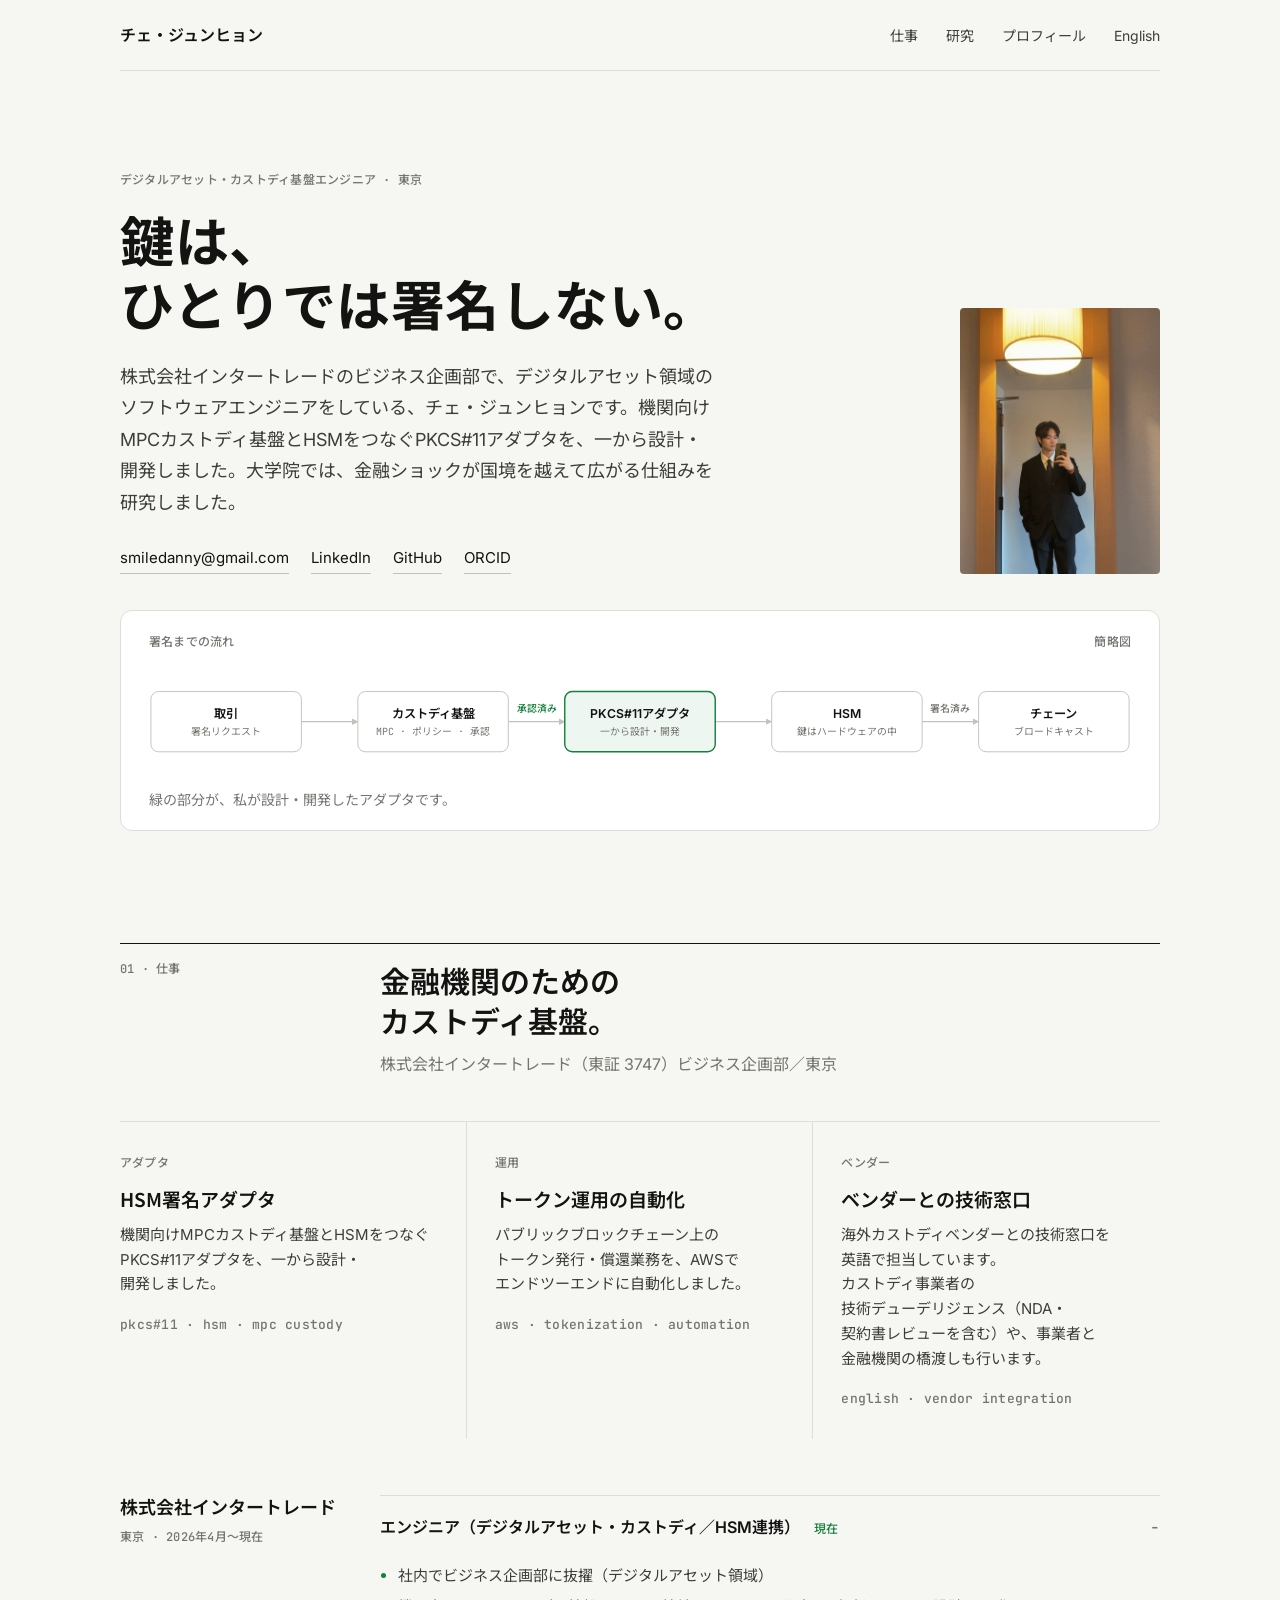
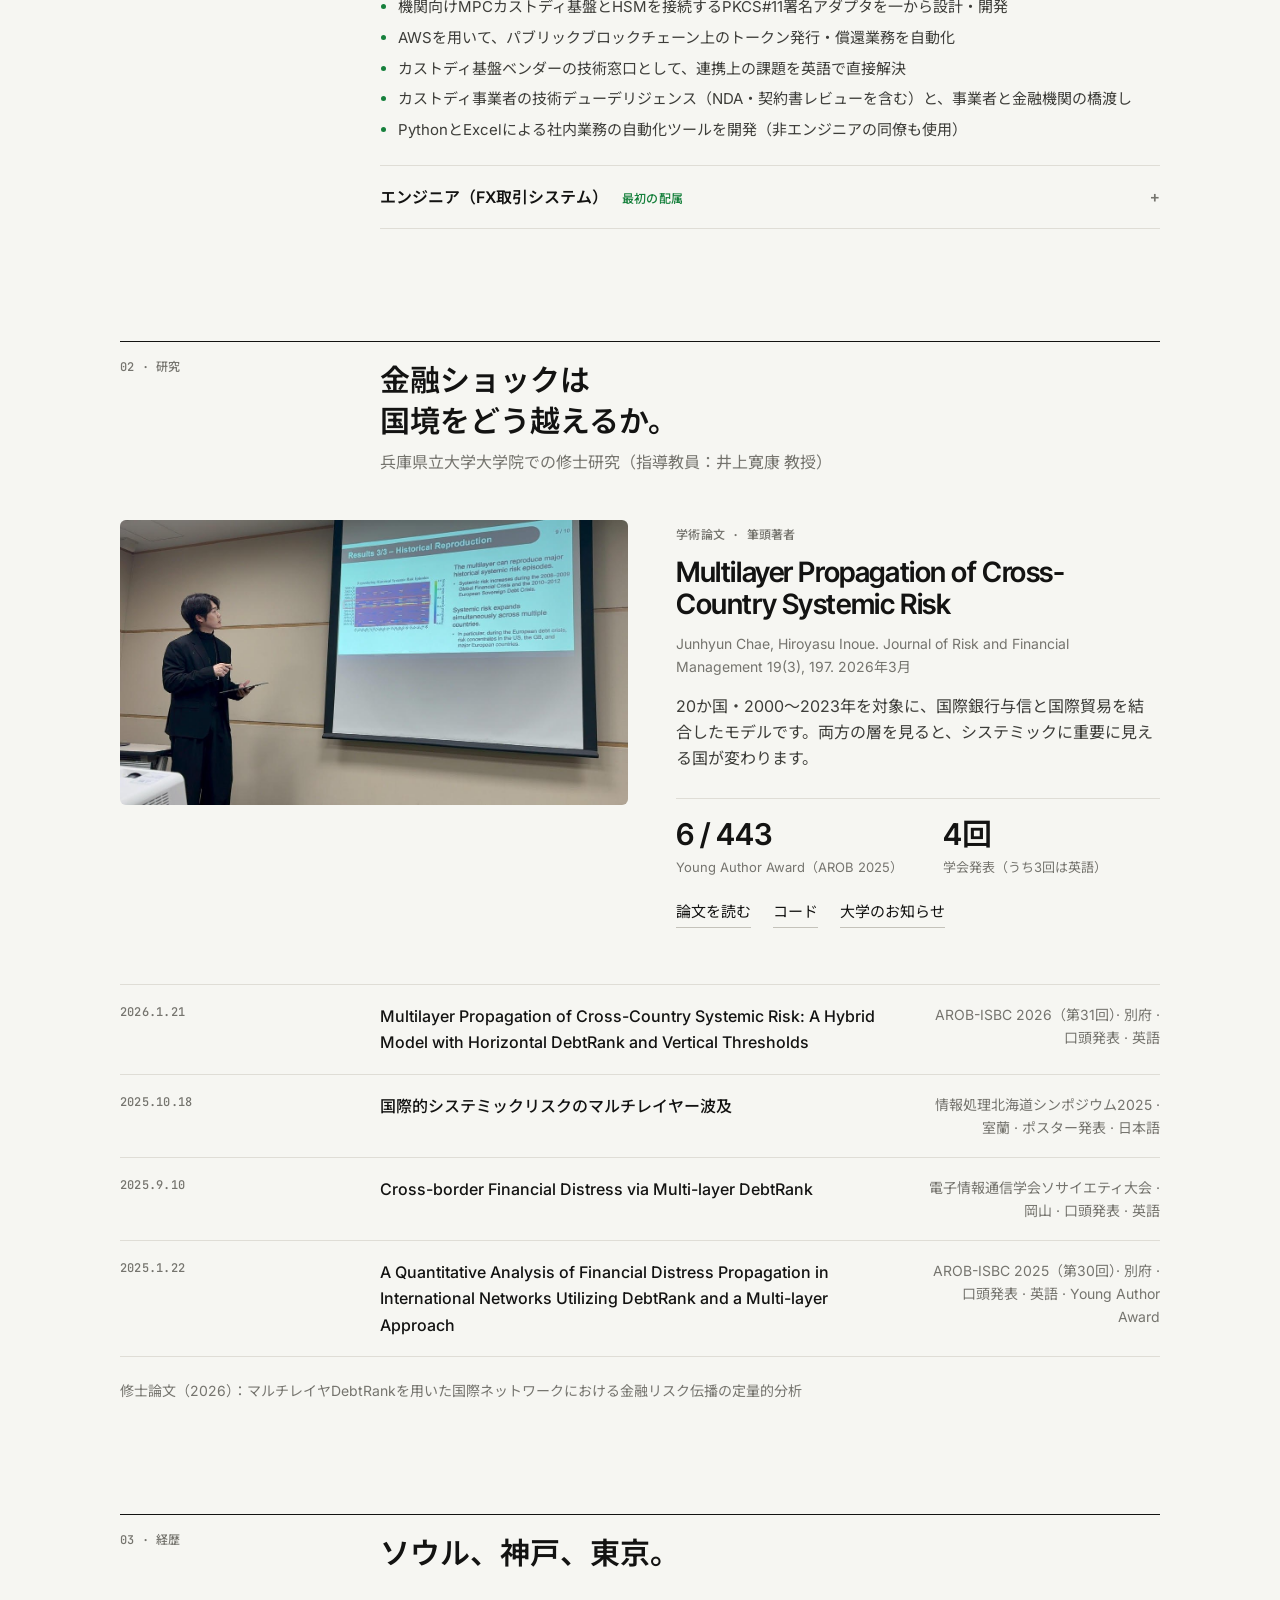
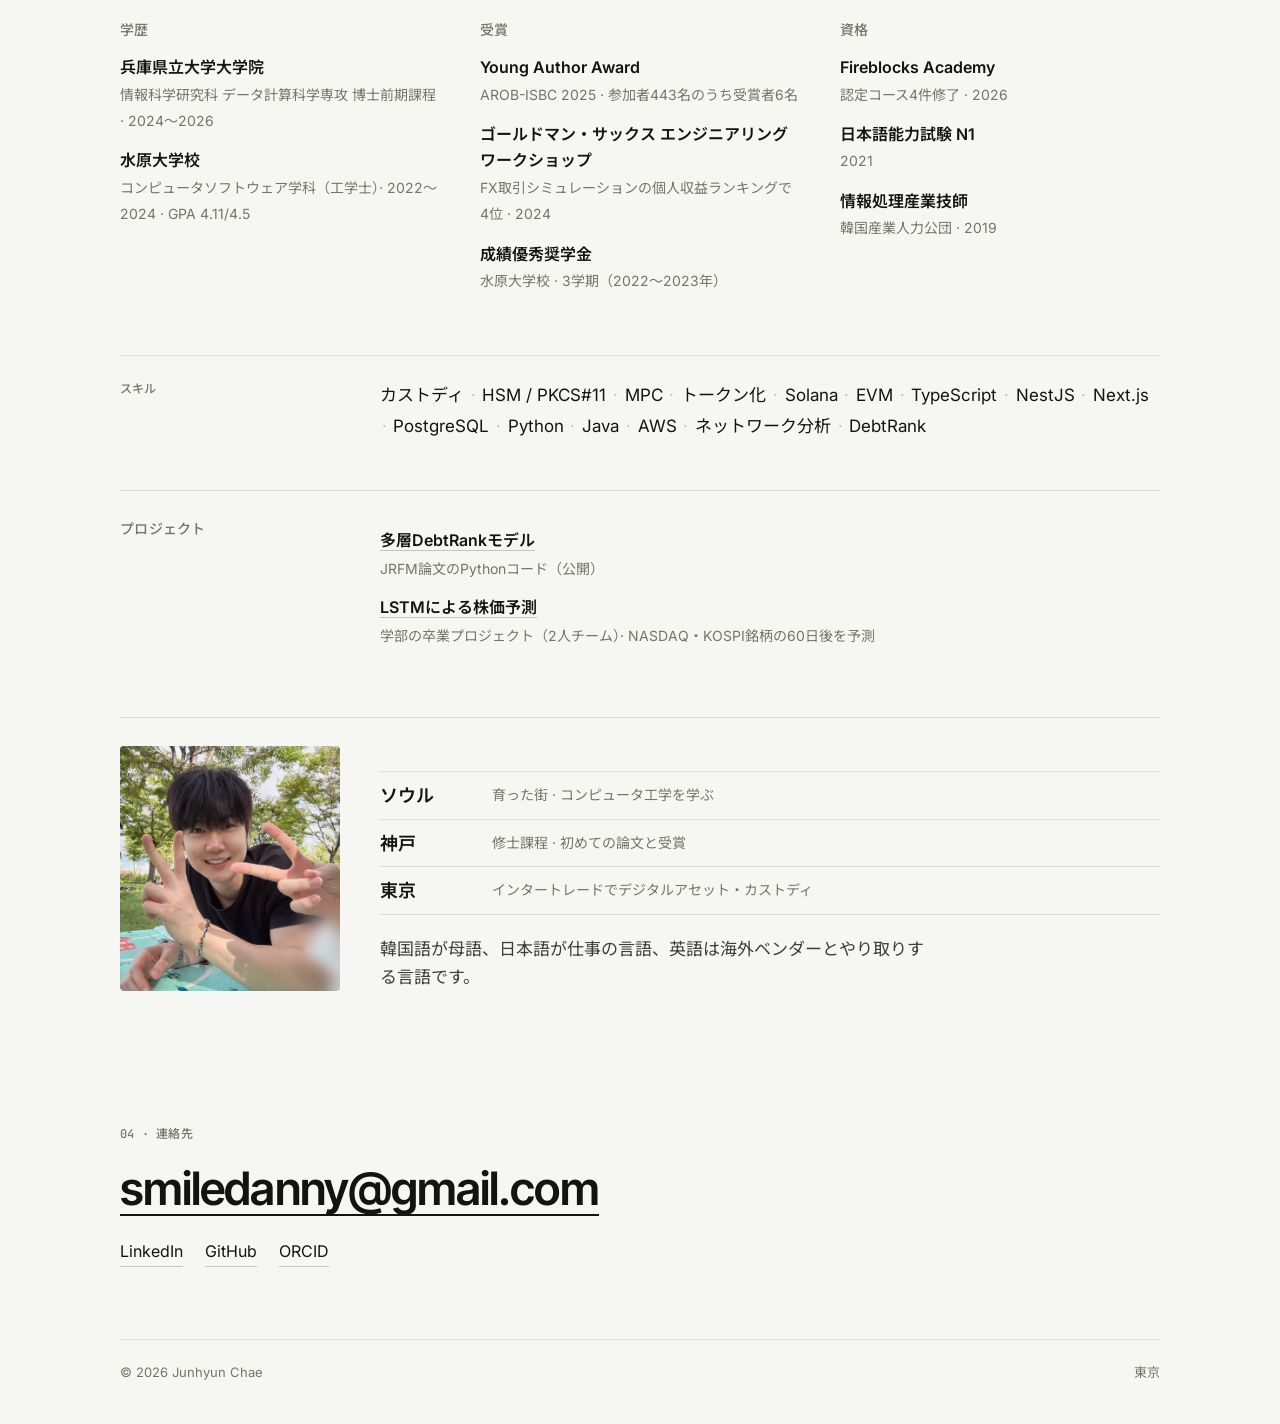
==== commit 2afff954: "Fix department name" ====
--- a/ja/index.html
+++ b/ja/index.html
@@ -58,7 +58,7 @@
         <div>
           <p class="mono">デジタルアセット・カストディ基盤エンジニア · 東京</p>
           <h1>鍵は、<br>ひとりでは署名しない。</h1>
-          <p class="lede">株式会社インタートレードのデジタルアセットチームでソフトウェアエンジニアをしている、チェ・ジュンヒョンです。機関向けMPCカストディ基盤とHSMをつなぐPKCS#11アダプタを、一から設計・開発しました。大学院では、金融ショックが国境を越えて広がる仕組みを研究しました。</p>
+          <p class="lede">株式会社インタートレードのビジネス企画部で、デジタルアセット領域のソフトウェアエンジニアをしている、チェ・ジュンヒョンです。機関向けMPCカストディ基盤とHSMをつなぐPKCS#11アダプタを、一から設計・開発しました。大学院では、金融ショックが国境を越えて広がる仕組みを研究しました。</p>
           <p class="line-links">
             <a href="mailto:smiledanny@gmail.com">smiledanny@gmail.com</a>
             <a href="https://www.linkedin.com/in/junhyun-chae-654414443/" rel="me">LinkedIn</a>
@@ -163,7 +163,7 @@
           <span class="mono">01 · 仕事</span>
           <div>
             <h2>金融機関のための<br>カストディ基盤。</h2>
-            <p>株式会社インタートレード（東証 3747）デジタルアセットチーム／東京</p>
+            <p>株式会社インタートレード（東証 3747）ビジネス企画部／東京</p>
           </div>
         </div>
 
@@ -197,7 +197,7 @@
             <details open>
               <summary>エンジニア（デジタルアセット・カストディ／HSM連携） <span class="mono">現在</span></summary>
               <ul>
-                <li>社内でデジタルアセットチームに抜擢</li>
+                <li>社内でビジネス企画部に抜擢（デジタルアセット領域）</li>
                 <li>機関向けMPCカストディ基盤とHSMを接続するPKCS#11署名アダプタを一から設計・開発</li>
                 <li>AWSを用いて、パブリックブロックチェーン上のトークン発行・償還業務を自動化</li>
                 <li>カストディ基盤ベンダーの技術窓口として、連携上の課題を英語で直接解決</li>
